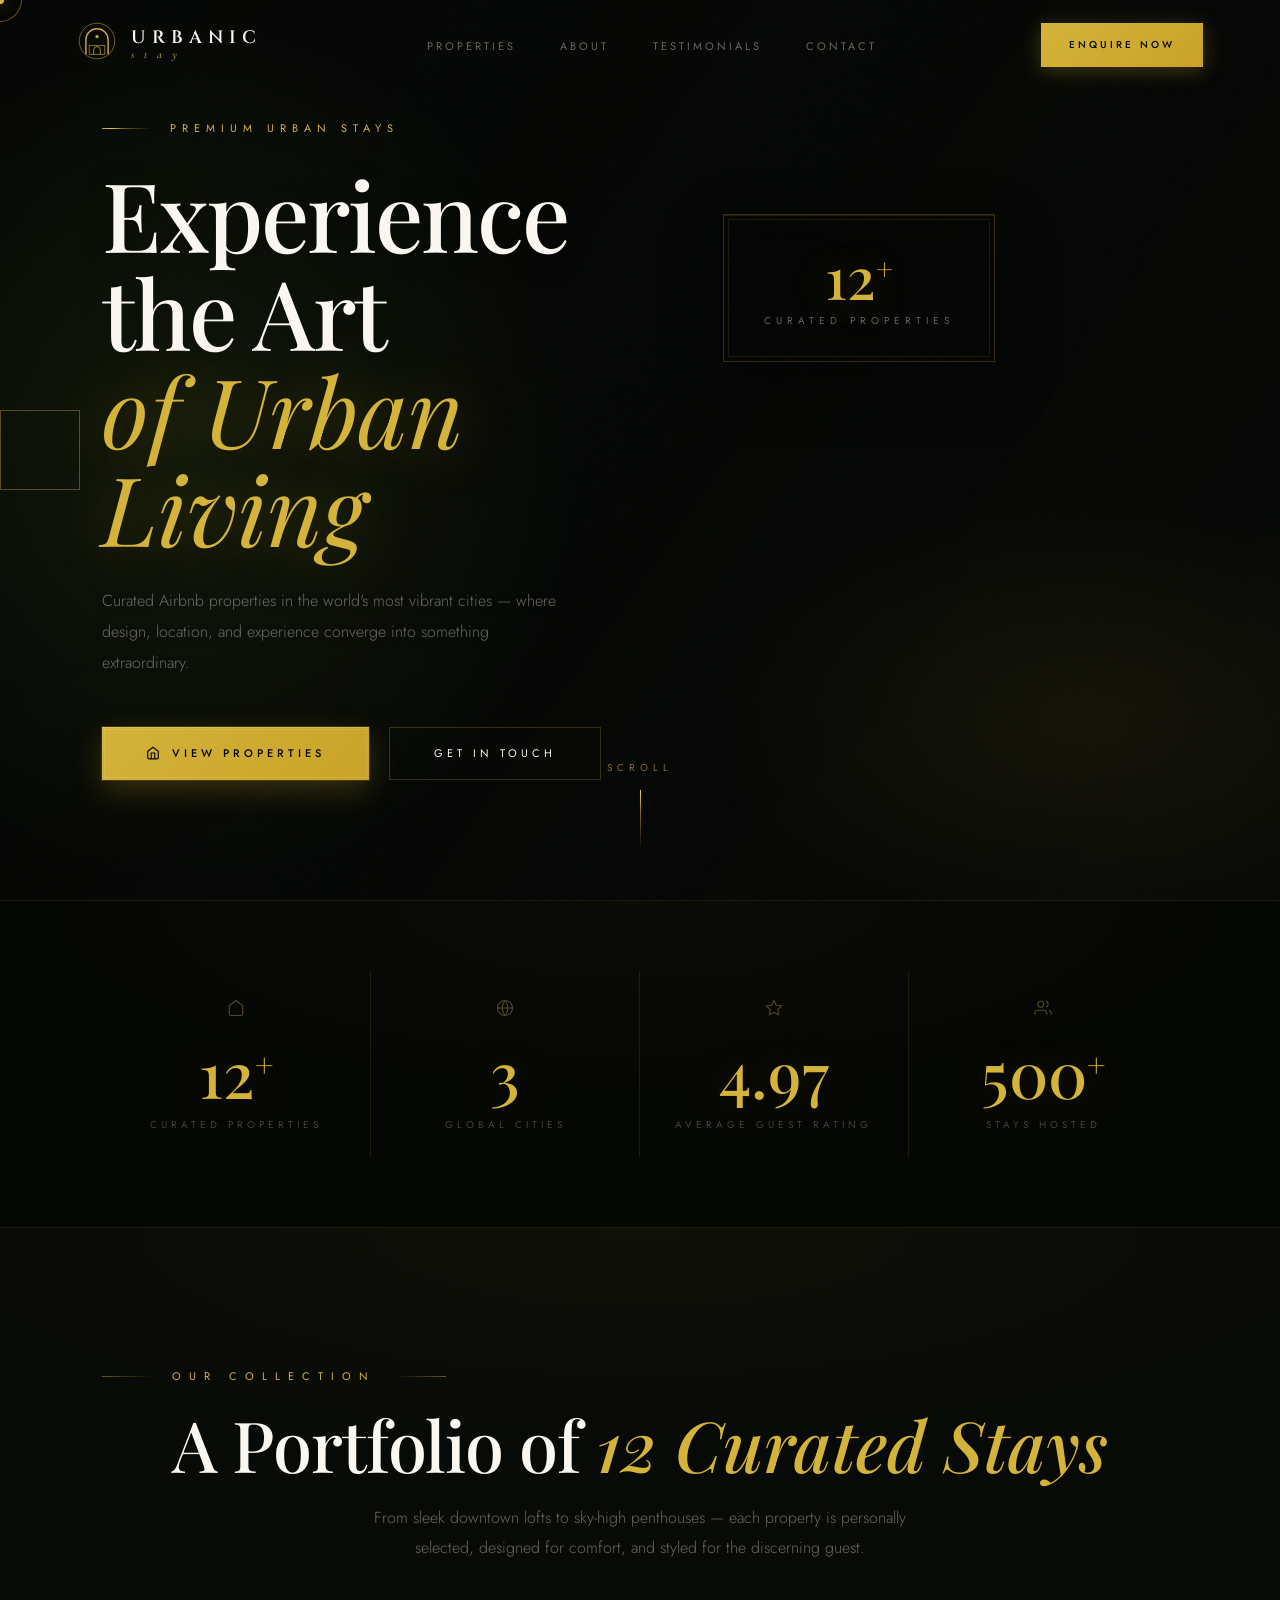
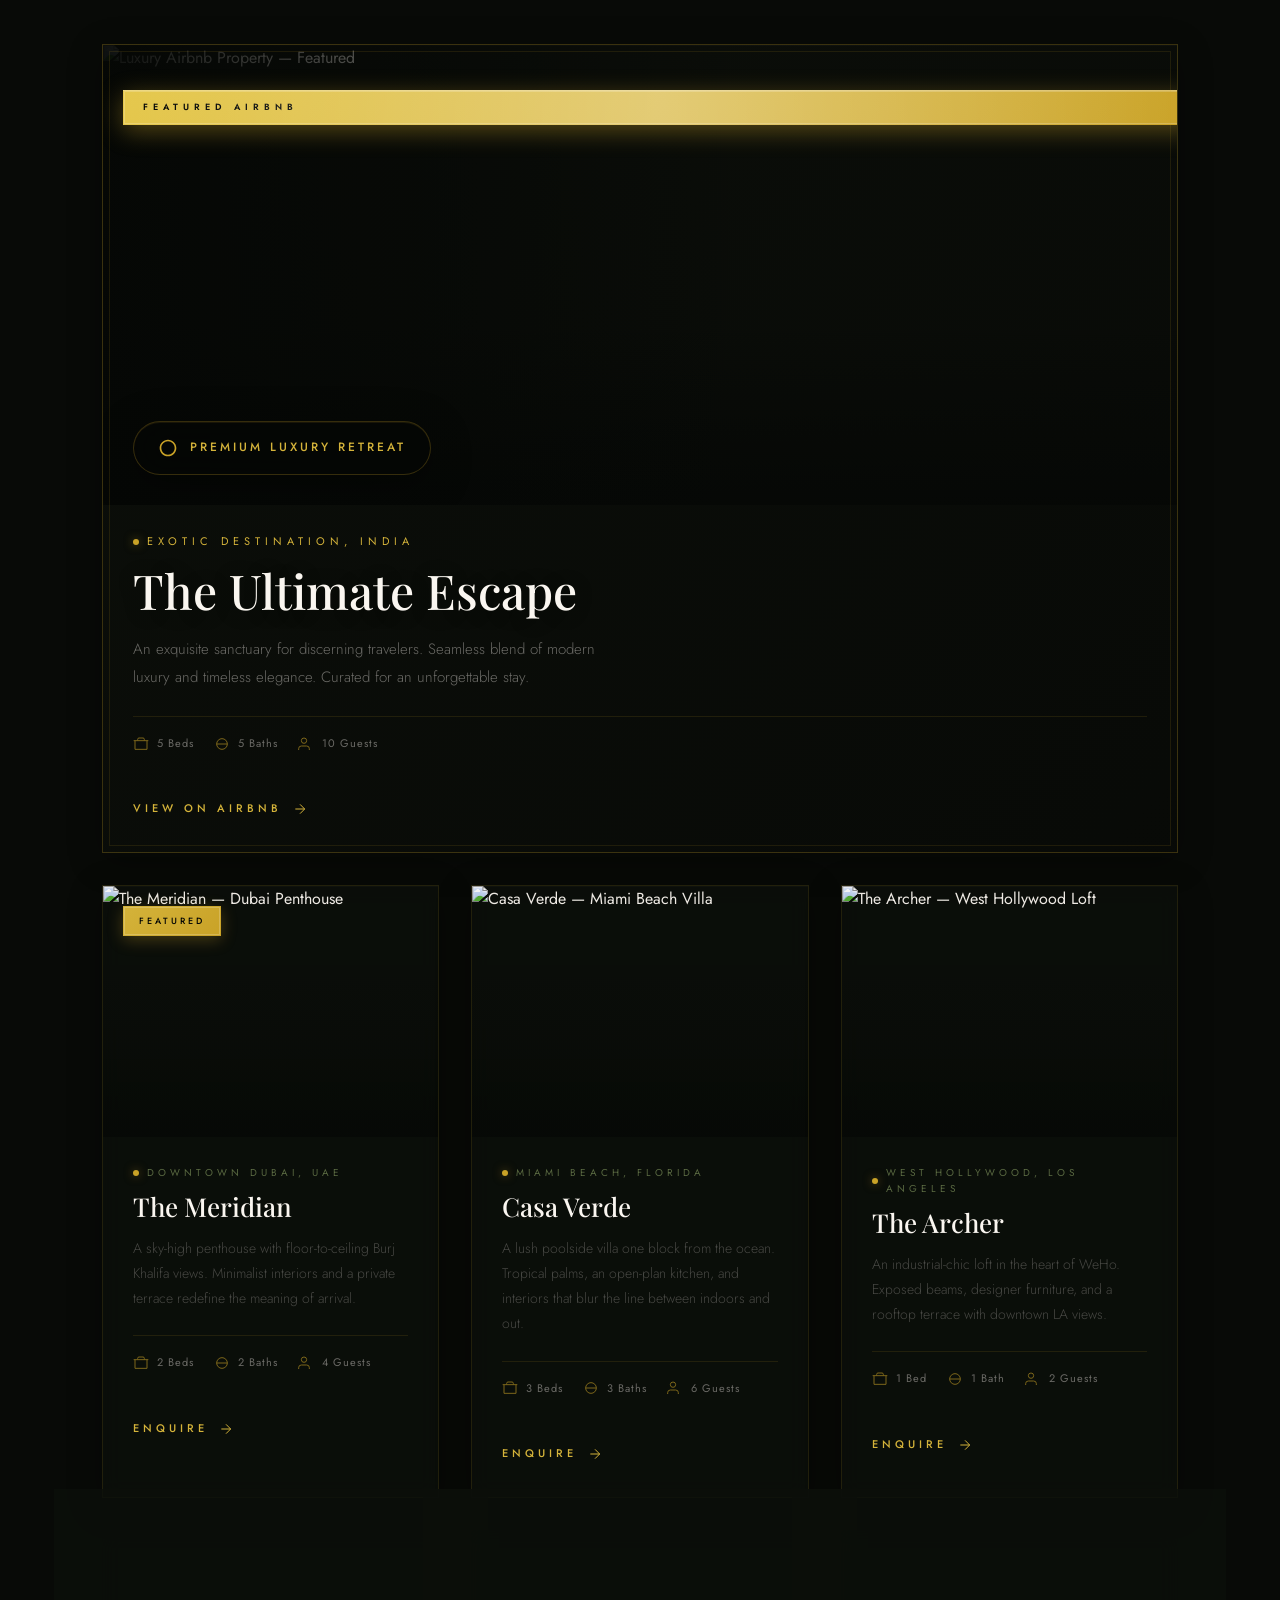
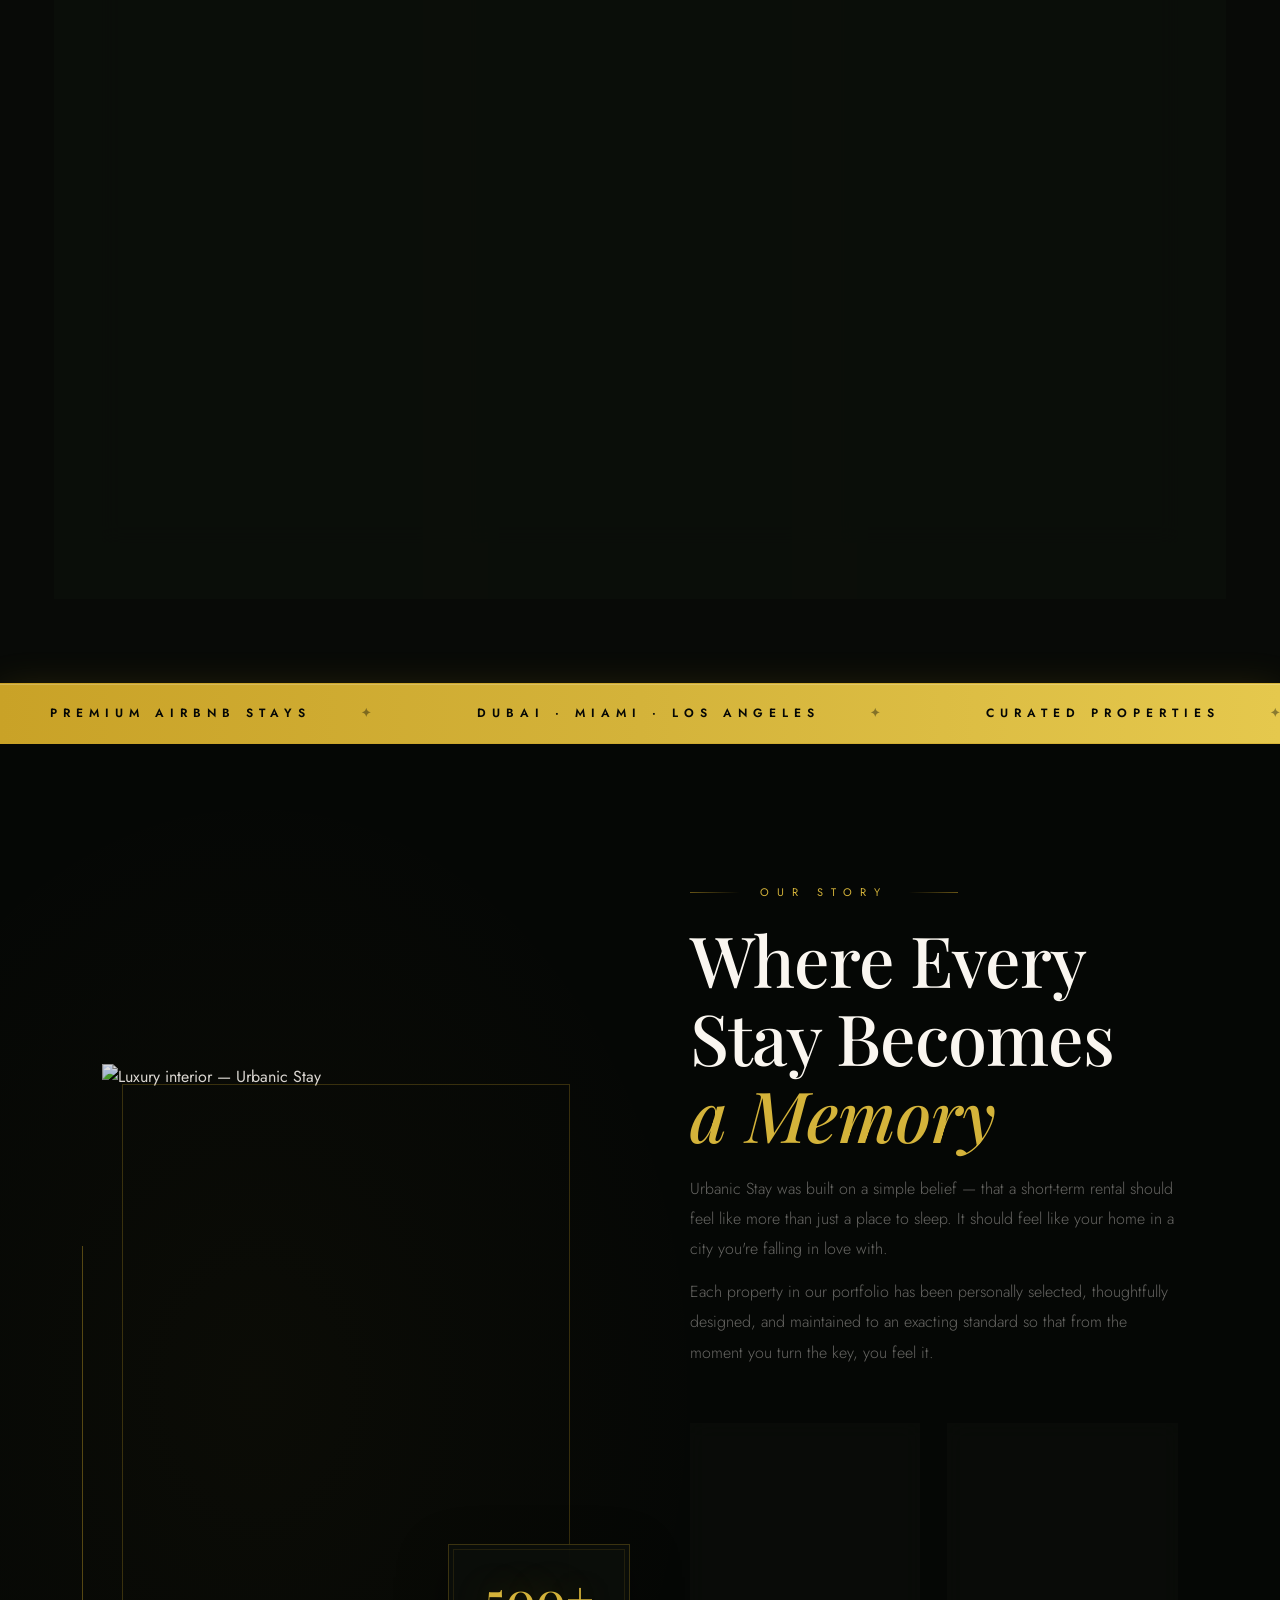
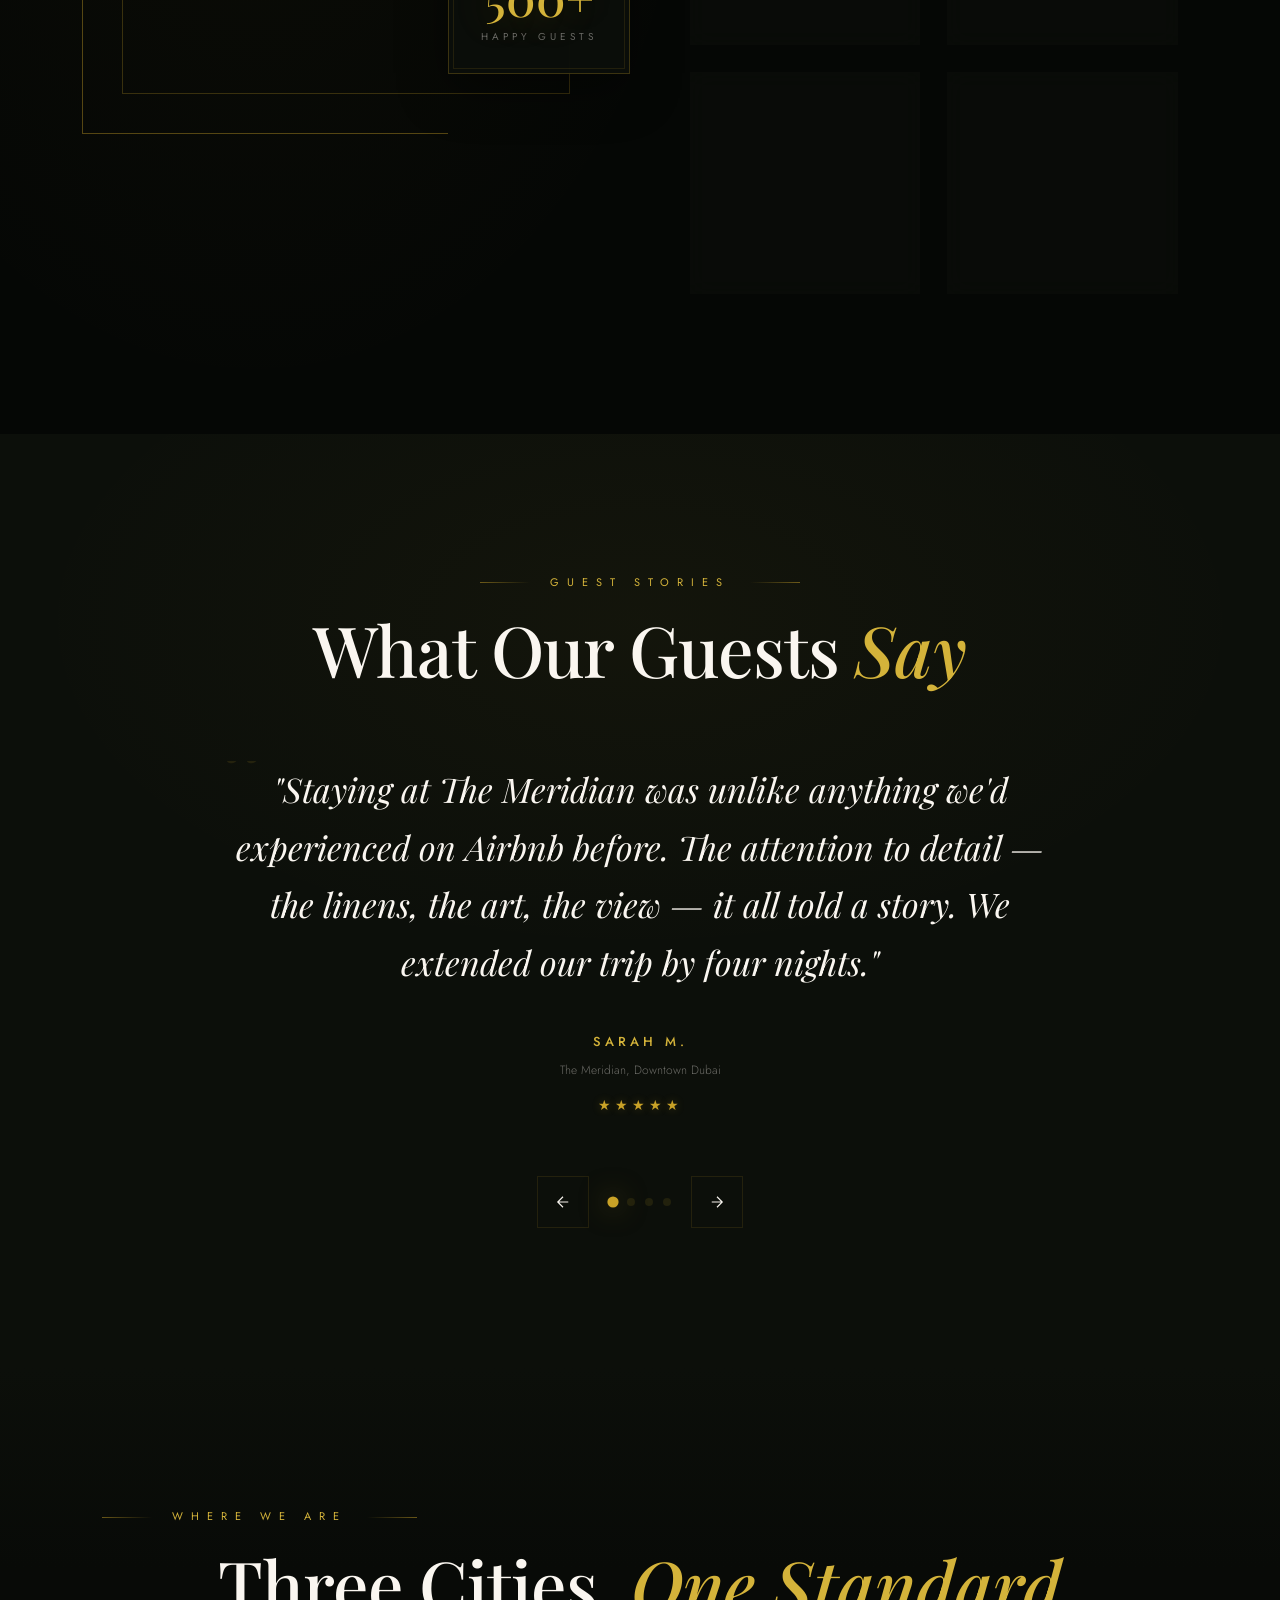
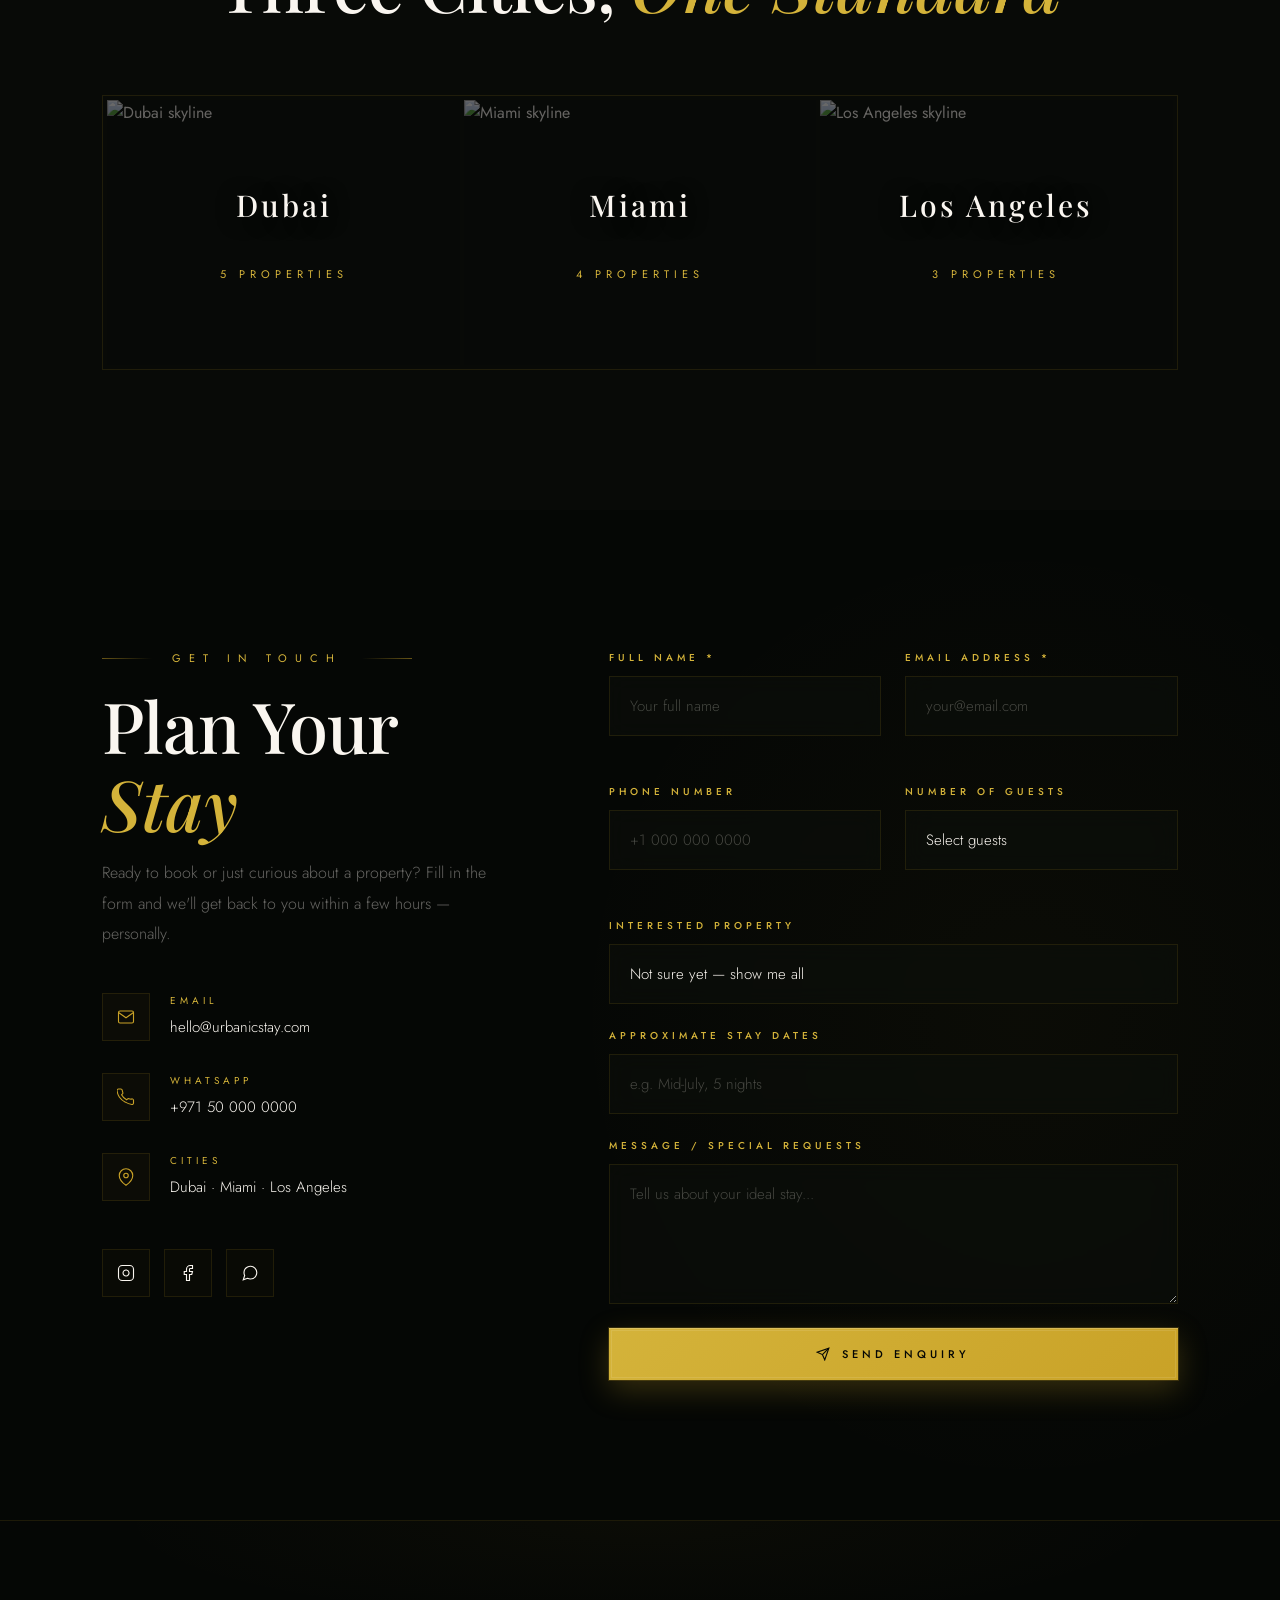
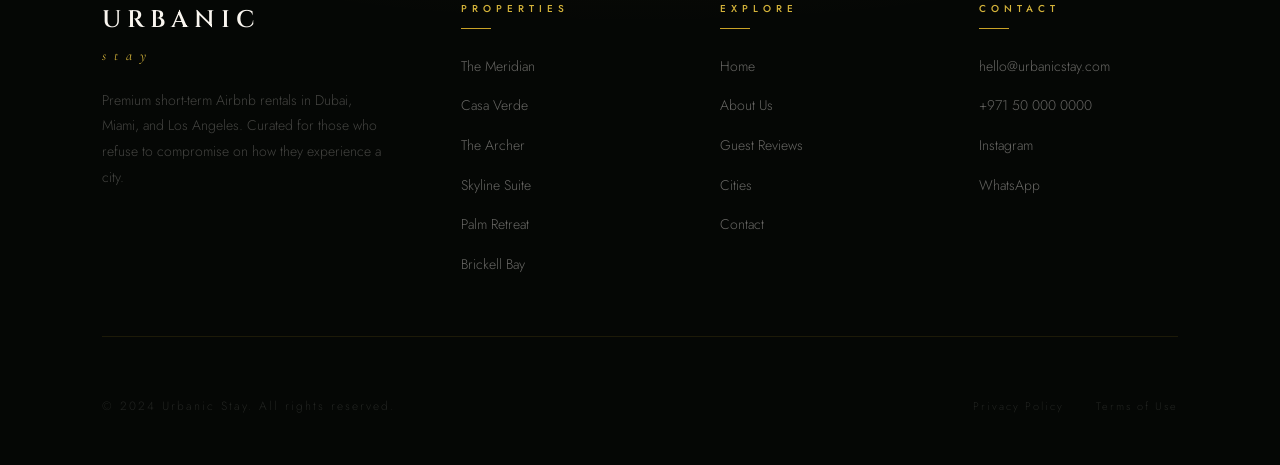
==== public/index.html @ b085d73c "Initial project import Co-Authored-By: Oz <oz-agent@warp.dev>" ====
<!DOCTYPE html>
<html lang="en">
<head>
<meta charset="UTF-8">
<meta name="viewport" content="width=device-width, initial-scale=1.0">
<title>Urbanic Stay — Luxury Urban Retreats</title>
<link rel="preconnect" href="https://fonts.googleapis.com">
<link rel="preconnect" href="https://fonts.gstatic.com" crossorigin>
<link href="https://fonts.googleapis.com/css2?family=Playfair+Display:ital,wght@0,400;0,500;0,600;0,700;1,400;1,500&family=Cormorant+Garamond:ital,wght@0,300;0,400;0,500;0,600;0,700;1,300;1,400;1,500&family=Jost:wght@200;300;400;500&family=Cinzel:wght@400;500;600;700&display=swap" rel="stylesheet">
<style>
/* ═══════════════════════════════════════════════════════
   LUXURY DESIGN SYSTEM — PREMIUM RESET & CUSTOM PROPERTIES
═══════════════════════════════════════════════════════ */
*, *::before, *::after { margin:0; padding:0; box-sizing:border-box; }

:root {
  /* Deep Luxury Darks */
  --dark:        #050705;
  --dark-2:      #080A07;
  --dark-3:      #0C0F0A;
  --dark-4:      #10140D;
  --dark-5:      #151A12;
  
  /* Premium Olive Accents */
  --olive:       #2A3A12;
  --olive-2:     #3A4A22;
  --olive-3:     #4A5A32;
  --olive-4:     #5A6A42;
  
  /* Opulent Gold Spectrum */
  --gold:        #C9A227;
  --gold-light:  #D4B33A;
  --gold-bright: #E5C84D;
  --champagne:   #F0DFA0;
  --gold-pale:   #FFF8E7;
  
  /* Refined Neutrals */
  --cream:       #FAF6F0;
  --cream-2:     #F5EFE6;
  --ivory:       #FFFEF9;
  --pearl:       #E8E4DC;
  --platinum:    #D4D0C8;
  
  /* Atmospheric Tones */
  --sage:        #9AAD6F;
  --moss:        #6B7F4A;
  --muted:       rgba(250,246,240,0.4);
  --muted-2:     rgba(250,246,240,0.25);
  --muted-3:     rgba(250,246,240,0.12);
  
  /* Premium Borders & Shadows */
  --border:      rgba(201,162,39,0.12);
  --border-2:    rgba(201,162,39,0.25);
  --border-3:    rgba(201,162,39,0.4);
  --glow:        rgba(201,162,39,0.3);
  --shadow:      rgba(0,0,0,0.4);
  --shadow-lg:   rgba(0,0,0,0.6);
  
  /* Layout */
  --nav-h:       90px;
  
  /* Premium Easings */
  --ease-luxury: cubic-bezier(0.23, 1, 0.32, 1);
  --ease-bounce: cubic-bezier(0.34, 1.56, 0.64, 1);
  --ease-smooth: cubic-bezier(0.4, 0, 0.2, 1);
}

html { 
  scroll-behavior: smooth; 
  font-size: 16px; 
  -webkit-font-smoothing: antialiased;
  -moz-osx-font-smoothing: grayscale;
}

body {
  font-family: 'Jost', -apple-system, BlinkMacSystemFont, sans-serif;
  background: var(--dark-2);
  color: var(--cream);
  overflow-x: hidden;
  cursor: none;
  line-height: 1.6;
}

/* ═══════════════════════════════════════════════════════
   PREMIUM CUSTOM CURSOR
═══════════════════════════════════════════════════════ */
#cursor {
  position: fixed; 
  width: 8px; 
  height: 8px; 
  border-radius: 50%;
  background: linear-gradient(135deg, var(--gold-bright), var(--gold));
  pointer-events: none; 
  z-index: 99999;
  transform: translate(-50%, -50%); 
  transition: transform 0.08s, width 0.4s var(--ease-bounce), 
              height 0.4s var(--ease-bounce), opacity 0.4s,
              background 0.3s;
  box-shadow: 0 0 20px rgba(201,162,39,0.5), 
              0 0 40px rgba(201,162,39,0.2),
              inset 0 0 4px rgba(255,255,255,0.4);
}
#cursor::after {
  content: '';
  position: absolute;
  inset: -2px;
  border-radius: 50%;
  background: radial-gradient(circle, rgba(201,162,39,0.4) 0%, transparent 70%);
  animation: cursorGlow 2s ease-in-out infinite;
}
@keyframes cursorGlow {
  0%, 100% { transform: scale(1); opacity: 0.6; }
  50% { transform: scale(1.5); opacity: 0.3; }
}

#cursor-ring {
  position: fixed; 
  width: 44px; 
  height: 44px; 
  border-radius: 50%;
  border: 1px solid rgba(201,162,39,0.5); 
  pointer-events: none; 
  z-index: 99998;
  transform: translate(-50%, -50%); 
  transition: transform 0.15s ease-out, 
              width 0.4s var(--ease-bounce), 
              height 0.4s var(--ease-bounce),
              border-color 0.3s,
              background 0.3s;
  background: radial-gradient(circle, rgba(201,162,39,0.03) 0%, transparent 70%);
}
body:hover #cursor { opacity: 1; }

/* ═══════════════════════════════════════════════════════
   LUXURY GRAIN & TEXTURE OVERLAY
═══════════════════════════════════════════════════════ */
body::after {
  content: ''; 
  position: fixed; 
  inset: 0; 
  pointer-events: none; 
  z-index: 9000;
  background-image: url("data:image/svg+xml,%3Csvg xmlns='http://www.w3.org/2000/svg' width='300' height='300'%3E%3Cfilter id='n'%3E%3CfeTurbulence type='fractalNoise' baseFrequency='0.75' numOctaves='4' stitchTiles='stitch'/%3E%3C/filter%3E%3Crect width='300' height='300' filter='url(%23n)' opacity='1'/%3E%3C/svg%3E");
  opacity: 0.022;
  mix-blend-mode: overlay;
}

/* ═══════════════════════════════════════════════════════
   CINEMATIC LUXURY PRELOADER
═══════════════════════════════════════════════════════ */
#preloader {
  position: fixed; 
  inset: 0; 
  z-index: 99000;
  background: var(--dark);
  display: flex; 
  align-items: center; 
  justify-content: center;
  flex-direction: column; 
  gap: 0;
  transition: opacity 1.5s var(--ease-luxury), 
              transform 1.5s var(--ease-luxury),
              filter 1.5s var(--ease-luxury);
  overflow: hidden;
}
#preloader.hide { 
  opacity: 0; 
  transform: scale(1.02); 
  filter: blur(10px);
  pointer-events: none; 
}

/* Animated atmospheric layers */
#preloader::before {
  content: ''; 
  position: absolute; 
  inset: 0; 
  background: 
    radial-gradient(ellipse 80% 50% at 20% 40%, rgba(201,162,39,0.08) 0%, transparent 60%),
    radial-gradient(ellipse 60% 40% at 80% 60%, rgba(154,173,111,0.05) 0%, transparent 60%),
    radial-gradient(ellipse 100% 80% at 50% 100%, rgba(201,162,39,0.04) 0%, transparent 50%);
  animation: preloadAtmosphere 6s ease-in-out infinite;
}
#preloader::after {
  content: ''; 
  position: absolute; 
  inset: 0;
  background: linear-gradient(180deg, transparent 0%, rgba(0,0,0,0.3) 100%);
  pointer-events: none;
}

@keyframes preloadAtmosphere {
  0%, 100% { opacity: 0.4; transform: scale(1); }
  50% { opacity: 0.9; transform: scale(1.1); }
}

/* Floating particles */
.pre-particles {
  position: absolute;
  inset: 0;
  overflow: hidden;
  z-index: 0;
}
.pre-particle {
  position: absolute;
  width: 3px;
  height: 3px;
  background: var(--gold);
  border-radius: 50%;
  opacity: 0;
  animation: floatParticle 8s ease-in-out infinite;
}
.pre-particle:nth-child(1) { left: 10%; animation-delay: 0s; animation-duration: 10s; }
.pre-particle:nth-child(2) { left: 20%; animation-delay: 1s; animation-duration: 12s; }
.pre-particle:nth-child(3) { left: 35%; animation-delay: 2s; animation-duration: 9s; }
.pre-particle:nth-child(4) { left: 50%; animation-delay: 0.5s; animation-duration: 11s; }
.pre-particle:nth-child(5) { left: 65%; animation-delay: 1.5s; animation-duration: 10s; }
.pre-particle:nth-child(6) { left: 80%; animation-delay: 2.5s; animation-duration: 8s; }
.pre-particle:nth-child(7) { left: 90%; animation-delay: 0.8s; animation-duration: 13s; }
@keyframes floatParticle {
  0% { bottom: -10%; opacity: 0; transform: translateX(0) scale(0.5); }
  10% { opacity: 0.6; }
  90% { opacity: 0.6; }
  100% { bottom: 110%; opacity: 0; transform: translateX(30px) scale(1); }
}

/* Elegant lines */
.pre-lines {
  position: absolute;
  inset: 0;
  z-index: 0;
  overflow: hidden;
}
.pre-line {
  position: absolute;
  width: 1px;
  height: 100%;
  background: linear-gradient(180deg, transparent 0%, rgba(201,162,39,0.15) 50%, transparent 100%);
  animation: preLineGlow 4s ease-in-out infinite;
}
.pre-line:nth-child(1) { left: 15%; animation-delay: 0s; }
.pre-line:nth-child(2) { left: 35%; animation-delay: 1s; }
.pre-line:nth-child(3) { left: 65%; animation-delay: 2s; }
.pre-line:nth-child(4) { left: 85%; animation-delay: 0.5s; }
@keyframes preLineGlow {
  0%, 100% { opacity: 0.2; transform: scaleY(0.8); }
  50% { opacity: 0.6; transform: scaleY(1); }
}

/* Emblem container with glow */
.pre-emblem {
  opacity: 0; 
  transform: scale(0.85) rotateY(15deg);
  animation: preEmblem 1.6s var(--ease-bounce) 0.3s forwards;
  position: relative;
  z-index: 2;
  filter: drop-shadow(0 0 40px rgba(201,162,39,0.3));
}
.pre-emblem::before {
  content: '';
  position: absolute;
  inset: -40px;
  background: radial-gradient(circle, rgba(201,162,39,0.15) 0%, transparent 70%);
  animation: emblemGlow 3s ease-in-out infinite;
  z-index: -1;
}
@keyframes emblemGlow {
  0%, 100% { transform: scale(1); opacity: 0.5; }
  50% { transform: scale(1.2); opacity: 0.8; }
}
@keyframes preEmblem {
  to { opacity: 1; transform: scale(1) rotateY(0deg); }
}

.pre-emblem svg .arch-path {
  stroke-dasharray: 600; 
  stroke-dashoffset: 600;
  animation: drawArch 2s var(--ease-luxury) 0.6s forwards;
}
@keyframes drawArch { to { stroke-dashoffset: 0; } }

.pre-emblem svg .arch-inner {
  stroke-dasharray: 480; 
  stroke-dashoffset: 480;
  animation: drawArch 1.8s var(--ease-luxury) 1s forwards;
}
.pre-emblem svg .ring-circle {
  stroke-dasharray: 450; 
  stroke-dashoffset: 450;
  animation: drawArch 2.2s var(--ease-luxury) 0.3s forwards;
}

/* Premium wordmark */
.pre-wordmark {
  margin-top: 50px; 
  text-align: center;
  overflow: hidden;
  position: relative;
  z-index: 2;
}
.pre-title {
  font-family: 'Cinzel', 'Cormorant Garamond', serif;
  font-size: clamp(42px, 7vw, 68px); 
  font-weight: 600;
  color: var(--cream); 
  letter-spacing: 18px;
  text-transform: uppercase;
  clip-path: inset(0 100% 0 0);
  animation: revealTitle 1.4s var(--ease-bounce) 1.2s forwards;
  text-shadow: 0 0 60px rgba(201,162,39,0.3);
}
@keyframes revealTitle { to { clip-path: inset(0 0% 0 0); } }

.pre-sub {
  font-family: 'Cormorant Garamond', serif;
  font-size: clamp(14px, 2.5vw, 22px); 
  font-weight: 300; 
  font-style: italic;
  color: var(--gold-light); 
  letter-spacing: 12px; 
  margin-top: 10px;
  opacity: 0; 
  animation: fadeInUp 1s var(--ease-bounce) 2.2s forwards;
}
@keyframes fadeInUp {
  from { opacity: 0; transform: translateY(20px); }
  to { opacity: 1; transform: translateY(0); }
}

/* Elegant progress indicator */
.pre-bar-wrap {
  width: 180px; 
  height: 1px; 
  background: rgba(201,162,39,0.15);
  margin-top: 56px; 
  overflow: hidden;
  border-radius: 2px;
  position: relative;
  z-index: 2;
}
.pre-bar-wrap::before,
.pre-bar-wrap::after {
  content: '';
  position: absolute;
  top: 50%;
  width: 4px;
  height: 4px;
  background: var(--gold);
  border-radius: 50%;
  transform: translateY(-50%);
  opacity: 0.6;
}
.pre-bar-wrap::before { left: -8px; }
.pre-bar-wrap::after { right: -8px; }

.pre-bar {
  height: 100%; 
  width: 0; 
  background: linear-gradient(90deg, transparent, var(--gold-bright), var(--gold), transparent);
  animation: loadBar 3.5s var(--ease-luxury) 0.4s forwards;
  box-shadow: 0 0 30px rgba(201,162,39,0.6), 0 0 60px rgba(201,162,39,0.3);
  position: relative;
}
.pre-bar::after {
  content: '';
  position: absolute;
  right: 0;
  top: -3px;
  width: 8px;
  height: 8px;
  background: var(--gold-bright);
  border-radius: 50%;
  box-shadow: 0 0 20px var(--gold);
}
@keyframes loadBar { to { width: 100%; } }

/* Ornamental elements */
.pre-ornament {
  display: flex;
  align-items: center;
  gap: 16px;
  margin-top: 40px;
  opacity: 0;
  animation: fadeIn 0.8s ease 2.6s forwards;
  z-index: 2;
  position: relative;
}
.pre-ornament-line {
  width: 30px;
  height: 1px;
  background: linear-gradient(90deg, var(--gold), transparent);
}
.pre-ornament-line:last-child {
  background: linear-gradient(270deg, var(--gold), transparent);
}
.pre-ornament-diamond {
  width: 6px;
  height: 6px;
  background: var(--gold);
  transform: rotate(45deg);
  box-shadow: 0 0 15px rgba(201,162,39,0.5);
}

/* ═══════════════════════════════════════════════════════
   LUXURY ANIMATIONS & UTILITIES
═══════════════════════════════════════════════════════ */
@keyframes fadeIn { to { opacity: 1; } }
@keyframes fadeUp { 
  from { opacity: 0; transform: translateY(50px); } 
  to { opacity: 1; transform: translateY(0); } 
}
@keyframes shimmer {
  0% { background-position: -200% center; }
  100% { background-position: 200% center; }
}
@keyframes float {
  0%, 100% { transform: translateY(0); }
  50% { transform: translateY(-10px); }
}
@keyframes pulse {
  0%, 100% { opacity: 0.6; }
  50% { opacity: 1; }
}

.reveal { 
  opacity: 0; 
  transform: translateY(50px); 
  transition: opacity 1s var(--ease-luxury), 
              transform 1s var(--ease-luxury); 
}
.reveal.visible { opacity: 1; transform: translateY(0); }

.reveal-left { 
  opacity: 0; 
  transform: translateX(-60px); 
  transition: opacity 1s var(--ease-luxury), 
              transform 1s var(--ease-luxury); 
}
.reveal-left.visible { opacity: 1; transform: translateX(0); }

.reveal-right { 
  opacity: 0; 
  transform: translateX(60px); 
  transition: opacity 1s var(--ease-luxury), 
              transform 1s var(--ease-luxury); 
}
.reveal-right.visible { opacity: 1; transform: translateX(0); }

.reveal-scale {
  opacity: 0;
  transform: scale(0.9);
  transition: opacity 1s var(--ease-luxury),
              transform 1s var(--ease-luxury);
}
.reveal-scale.visible { opacity: 1; transform: scale(1); }

.stagger-1 { transition-delay: 0.1s; }
.stagger-2 { transition-delay: 0.2s; }
.stagger-3 { transition-delay: 0.3s; }
.stagger-4 { transition-delay: 0.4s; }
.stagger-5 { transition-delay: 0.5s; }
.stagger-6 { transition-delay: 0.6s; }

/* Premium Section Typography */
.section-eyebrow {
  font-family: 'Jost', sans-serif; 
  font-size: 11px; 
  font-weight: 400;
  letter-spacing: 8px; 
  color: var(--gold-light); 
  text-transform: uppercase;
  display: flex; 
  align-items: center; 
  gap: 20px;
}
.section-eyebrow::before, 
.section-eyebrow::after {
  content: ''; 
  flex: 1; 
  max-width: 50px; 
  height: 1px; 
  background: linear-gradient(90deg, var(--gold), transparent);
  opacity: 0.5;
}
.section-eyebrow::after { 
  background: linear-gradient(270deg, var(--gold), transparent); 
}

.section-title {
  font-family: 'Playfair Display', 'Cormorant Garamond', serif;
  font-size: clamp(40px, 5.5vw, 72px); 
  font-weight: 500; 
  line-height: 1.1;
  color: var(--cream); 
  margin-top: 20px;
  letter-spacing: -1px;
}
.section-title em { 
  font-style: italic; 
  color: var(--gold-light); 
  letter-spacing: 0; 
}

.section-sub {
  font-size: 16px; 
  font-weight: 300; 
  line-height: 1.9;
  color: var(--muted); 
  margin-top: 20px; 
  max-width: 540px;
}

/* Luxury Dividers */
.gold-rule { 
  width: 80px; 
  height: 1px; 
  background: linear-gradient(90deg, transparent, var(--gold), transparent);
  opacity: 0.6; 
  margin: 0 auto; 
  position: relative;
}
.gold-rule::before {
  content: '';
  position: absolute;
  left: 50%;
  top: 50%;
  transform: translate(-50%, -50%);
  width: 6px;
  height: 6px;
  background: var(--gold);
  border-radius: 50%;
}

/* Premium Ornamental Divider */
.ornament-divider {
  display: flex;
  align-items: center;
  justify-content: center;
  gap: 16px;
  margin: 40px 0;
}
.ornament-divider-line {
  width: 60px;
  height: 1px;
  background: linear-gradient(90deg, transparent, var(--border-2));
}
.ornament-divider-line:last-child {
  background: linear-gradient(270deg, transparent, var(--border-2));
}
.ornament-divider-diamond {
  width: 8px;
  height: 8px;
  background: var(--gold);
  transform: rotate(45deg);
  box-shadow: 0 0 20px rgba(201,162,39,0.4);
}

/* ═══════════════════════════════════════════════════════
   LUXURY BUTTON STYLES
═══════════════════════════════════════════════════════ */
.btn-primary {
  display: inline-flex; 
  align-items: center; 
  gap: 12px;
  font-family: 'Jost', sans-serif; 
  font-size: 11px; 
  font-weight: 500; 
  letter-spacing: 4px;
  text-transform: uppercase; 
  text-decoration: none;
  padding: 18px 44px; 
  background: linear-gradient(135deg, var(--gold-light), var(--gold));
  color: var(--dark);
  border: none; 
  cursor: none; 
  position: relative;
  overflow: hidden;
  box-shadow: 0 10px 30px rgba(201,162,39,0.25),
              0 0 0 1px rgba(201,162,39,0.2),
              inset 0 1px 0 rgba(255,255,255,0.2);
  transition: all 0.5s var(--ease-luxury);
}
.btn-primary::before {
  content: ''; 
  position: absolute; 
  inset: 0;
  background: linear-gradient(90deg, transparent, rgba(255,255,255,0.4), transparent);
  transform: translateX(-100%);
  transition: transform 0.8s var(--ease-luxury);
}
.btn-primary::after {
  content: '';
  position: absolute;
  inset: 2px;
  border: 1px solid rgba(255,255,255,0.1);
  pointer-events: none;
}
.btn-primary:hover { 
  letter-spacing: 5px; 
  transform: translateY(-3px);
  box-shadow: 0 16px 40px rgba(201,162,39,0.35),
              0 0 0 1px rgba(201,162,39,0.3),
              inset 0 1px 0 rgba(255,255,255,0.3);
}
.btn-primary:hover::before { transform: translateX(100%); }

.btn-ghost {
  display: inline-flex; 
  align-items: center; 
  gap: 12px;
  font-family: 'Jost', sans-serif; 
  font-size: 11px; 
  font-weight: 400; 
  letter-spacing: 4px;
  text-transform: uppercase; 
  text-decoration: none;
  padding: 17px 44px; 
  background: transparent; 
  color: var(--cream);
  border: 1px solid var(--border-2); 
  cursor: none;
  position: relative;
  overflow: hidden;
  transition: all 0.5s var(--ease-luxury);
}
.btn-ghost::before {
  content: '';
  position: absolute;
  inset: 0;
  background: linear-gradient(135deg, rgba(201,162,39,0.1), transparent);
  opacity: 0;
  transition: opacity 0.5s;
}
.btn-ghost:hover { 
  border-color: var(--gold); 
  color: var(--gold-light); 
  letter-spacing: 5px;
  transform: translateY(-3px);
  box-shadow: 0 10px 30px rgba(201,162,39,0.15);
}
.btn-ghost:hover::before { opacity: 1; }

/* ═══════════════════════════════════════════════════════
   PREMIUM GLASSMORPHISM NAVIGATION
═══════════════════════════════════════════════════════ */
.nav {
  position: fixed; 
  top: 0; 
  left: 0; 
  right: 0; 
  z-index: 8000;
  height: var(--nav-h); 
  padding: 0 6%;
  display: flex; 
  align-items: center; 
  justify-content: space-between;
  transition: all 0.6s var(--ease-luxury);
  border-bottom: 1px solid transparent;
}
.nav.scrolled {
  background: rgba(5,7,5,0.85);
  backdrop-filter: blur(24px) saturate(180%);
  -webkit-backdrop-filter: blur(24px) saturate(180%);
  border-color: var(--border);
  box-shadow: 0 8px 40px rgba(0,0,0,0.4), 
              inset 0 1px 0 rgba(201,162,39,0.08),
              inset 0 -1px 0 rgba(0,0,0,0.2);
}

.nav-logo {
  display: flex; 
  align-items: center; 
  gap: 14px; 
  text-decoration: none;
  transition: transform 0.4s var(--ease-luxury);
}
.nav-logo:hover {
  transform: translateY(-2px);
}
.nav-logo-mark svg { 
  width: 40px; 
  height: 40px;
  filter: drop-shadow(0 0 10px rgba(201,162,39,0.2));
}
.nav-logo-text { 
  display: flex; 
  flex-direction: column; 
  gap: 2px; 
}
.nav-logo-urbanic {
  font-family: 'Cinzel', 'Cormorant Garamond', serif; 
  font-size: 18px; 
  font-weight: 600;
  color: var(--cream); 
  letter-spacing: 6px; 
  line-height: 1;
  text-transform: uppercase;
}
.nav-logo-stay {
  font-family: 'Cormorant Garamond', serif; 
  font-size: 11px; 
  font-weight: 400; 
  font-style: italic;
  color: var(--gold-light); 
  letter-spacing: 10px; 
  line-height: 1;
}

.nav-links {
  display: flex; 
  align-items: center; 
  gap: 44px; 
  list-style: none;
}
.nav-links a {
  font-size: 11px; 
  font-weight: 400; 
  letter-spacing: 3px; 
  text-transform: uppercase;
  color: var(--muted); 
  text-decoration: none;
  transition: all 0.4s var(--ease-luxury); 
  position: relative;
  padding: 8px 0;
}
.nav-links a::after {
  content: ''; 
  position: absolute; 
  bottom: 0; 
  left: 50%; 
  width: 0; 
  height: 1px;
  background: linear-gradient(90deg, transparent, var(--gold), transparent); 
  transition: all 0.4s var(--ease-luxury);
  transform: translateX(-50%);
}
.nav-links a:hover { 
  color: var(--gold-light); 
}
.nav-links a:hover::after { 
  width: 100%; 
}

.nav-cta {
  font-size: 10px; 
  font-weight: 500; 
  letter-spacing: 3px; 
  text-transform: uppercase;
  color: var(--dark); 
  background: linear-gradient(135deg, var(--gold-light), var(--gold));
  text-decoration: none;
  padding: 14px 28px; 
  position: relative;
  overflow: hidden;
  box-shadow: 0 4px 20px rgba(201,162,39,0.3);
  transition: all 0.4s var(--ease-luxury);
}
.nav-cta::before {
  content: '';
  position: absolute;
  inset: 0;
  background: linear-gradient(90deg, transparent, rgba(255,255,255,0.3), transparent);
  transform: translateX(-100%);
  transition: transform 0.6s;
}
.nav-cta:hover { 
  transform: translateY(-2px);
  box-shadow: 0 8px 30px rgba(201,162,39,0.4);
}
.nav-cta:hover::before {
  transform: translateX(100%);
}

.hamburger {
  display: none; 
  flex-direction: column; 
  gap: 6px; 
  background: none; 
  border: none; 
  cursor: none; 
  padding: 6px;
}
.hamburger span {
  display: block; 
  width: 26px; 
  height: 1px; 
  background: var(--cream);
  transition: all 0.4s var(--ease-luxury);
  transform-origin: center;
}
.hamburger.open span:nth-child(1) { transform: translateY(7px) rotate(45deg); }
.hamburger.open span:nth-child(2) { opacity: 0; transform: scaleX(0); }
.hamburger.open span:nth-child(3) { transform: translateY(-7px) rotate(-45deg); }

.mobile-menu {
  display: none; 
  position: fixed; 
  inset: 0; 
  top: var(--nav-h); 
  z-index: 7900;
  background: rgba(5,7,5,0.98); 
  backdrop-filter: blur(30px);
  flex-direction: column; 
  align-items: center; 
  justify-content: center; 
  gap: 40px;
}
.mobile-menu.open { display: flex; }
.mobile-menu a {
  font-family: 'Playfair Display', serif; 
  font-size: 32px; 
  font-weight: 400;
  color: var(--cream); 
  text-decoration: none; 
  letter-spacing: 4px;
  transition: all 0.4s var(--ease-luxury);
}
.mobile-menu a:hover { 
  color: var(--gold-light); 
  transform: translateX(10px);
}

/* ═══════════════════════════════════════════════════════
   CINEMATIC HERO SECTION
═══════════════════════════════════════════════════════ */
.hero {
  position: relative; 
  height: 100vh; 
  min-height: 750px;
  display: flex; 
  align-items: center; 
  justify-content: flex-start;
  overflow: hidden;
}

/* Cinematic background with enhanced zoom */
.hero-bg {
  position: absolute; 
  inset: 0; 
  z-index: 0;
  background-image: url('https://images.unsplash.com/photo-1545324418-cc1a3fa10c00?auto=format&fit=crop&w=1920&q=80');
  background-size: cover; 
  background-position: center;
  transform: scale(1.1);
  animation: heroBgZoom 15s var(--ease-luxury) 3.5s forwards;
  filter: brightness(0.9) saturate(1.1);
}
@keyframes heroBgZoom { to { transform: scale(1); } }

/* Multi-layer cinematic overlays */
.hero-overlay {
  position: absolute; 
  inset: 0; 
  z-index: 1;
  background: 
    linear-gradient(125deg, rgba(5,7,5,0.95) 0%, rgba(5,7,5,0.7) 40%, rgba(5,7,5,0.3) 100%);
}

/* Atmospheric tint with animated glow */
.hero-tint {
  position: absolute; 
  inset: 0; 
  z-index: 2;
  background: 
    radial-gradient(ellipse 50% 80% at 15% 50%, rgba(42,58,18,0.35) 0%, transparent 60%),
    radial-gradient(ellipse 60% 50% at 85% 80%, rgba(201,162,39,0.08) 0%, transparent 50%);
  animation: heroTintPulse 8s ease-in-out infinite;
}
@keyframes heroTintPulse {
  0%, 100% { opacity: 0.8; }
  50% { opacity: 1; }
}

/* Floating particles in hero */
.hero-particles {
  position: absolute;
  inset: 0;
  z-index: 2;
  overflow: hidden;
  pointer-events: none;
}
.hero-particle {
  position: absolute;
  width: 2px;
  height: 2px;
  background: var(--gold);
  border-radius: 50%;
  opacity: 0;
  animation: heroFloat 12s ease-in-out infinite;
}
.hero-particle:nth-child(1) { left: 15%; animation-delay: 0s; }
.hero-particle:nth-child(2) { left: 30%; animation-delay: 2s; }
.hero-particle:nth-child(3) { left: 50%; animation-delay: 4s; }
.hero-particle:nth-child(4) { left: 70%; animation-delay: 1s; }
.hero-particle:nth-child(5) { left: 85%; animation-delay: 3s; }
@keyframes heroFloat {
  0% { bottom: -5%; opacity: 0; }
  10% { opacity: 0.4; }
  90% { opacity: 0.4; }
  100% { bottom: 105%; opacity: 0; }
}

/* Hero content with enhanced animation */
.hero-content {
  position: relative; 
  z-index: 4; 
  padding: 0 8%; 
  max-width: 800px;
  animation: fadeUp 1.2s var(--ease-luxury) 3.6s both;
}

/* Premium eyebrow with animated line */
.hero-eyebrow {
  display: flex; 
  align-items: center; 
  gap: 18px; 
  margin-bottom: 28px;
}
.hero-eyebrow-line { 
  width: 50px; 
  height: 1px; 
  background: linear-gradient(90deg, var(--gold), transparent);
  position: relative;
  overflow: hidden;
}
.hero-eyebrow-line::after {
  content: '';
  position: absolute;
  width: 20px;
  height: 100%;
  background: linear-gradient(90deg, transparent, var(--gold-bright), transparent);
  animation: lineShimmer 3s ease-in-out infinite;
}
@keyframes lineShimmer {
  0% { transform: translateX(-100%); }
  100% { transform: translateX(300%); }
}
.hero-eyebrow-text {
  font-size: 11px; 
  font-weight: 400; 
  letter-spacing: 6px; 
  text-transform: uppercase; 
  color: var(--gold-light);
}

/* Dramatic hero title */
.hero-title {
  font-family: 'Playfair Display', 'Cormorant Garamond', serif;
  font-size: clamp(48px, 7.5vw, 96px); 
  font-weight: 500; 
  line-height: 1.02; 
  color: var(--cream);
  letter-spacing: -2px;
  text-shadow: 0 4px 30px rgba(0,0,0,0.3);
}
.hero-title em { 
  font-style: italic; 
  font-weight: 400; 
  color: var(--gold-light); 
  display: block; 
  letter-spacing: 0;
  text-shadow: 0 0 60px rgba(201,162,39,0.3);
}

.hero-desc {
  font-size: 16px; 
  font-weight: 300; 
  line-height: 1.95; 
  color: var(--muted);
  margin-top: 28px; 
  max-width: 460px;
  text-shadow: 0 2px 10px rgba(0,0,0,0.3);
}

.hero-btns {
  display: flex; 
  gap: 20px; 
  margin-top: 48px; 
  flex-wrap: wrap;
}

/* Elegant scroll indicator */
.hero-scroll {
  position: absolute; 
  bottom: 50px; 
  left: 50%; 
  transform: translateX(-50%);
  z-index: 4; 
  display: flex; 
  flex-direction: column; 
  align-items: center; 
  gap: 14px;
  animation: fadeIn 1s ease 4.5s both;
}
.hero-scroll span {
  font-size: 10px; 
  letter-spacing: 5px; 
  text-transform: uppercase; 
  color: var(--gold-light); 
  opacity: 0.6;
}
.scroll-line {
  width: 1px; 
  height: 60px; 
  background: linear-gradient(to bottom, var(--gold), transparent);
  position: relative;
  overflow: hidden;
}
.scroll-line::after {
  content: '';
  position: absolute;
  top: 0;
  left: 0;
  width: 100%;
  height: 20px;
  background: linear-gradient(to bottom, var(--gold-bright), transparent);
  animation: scrollPulse 2.5s var(--ease-luxury) infinite;
}
@keyframes scrollPulse {
  0% { transform: translateY(-100%); opacity: 0; }
  50% { opacity: 1; }
  100% { transform: translateY(300%); opacity: 0; }
}

/* Premium glassmorphism badge */
.hero-badge {
  position: absolute; 
  right: 6%; 
  bottom: 18%; 
  z-index: 4;
  border: 1px solid var(--border-2); 
  padding: 32px 40px; 
  text-align: center;
  background: rgba(5,7,5,0.7); 
  backdrop-filter: blur(20px) saturate(150%);
  -webkit-backdrop-filter: blur(20px) saturate(150%);
  animation: fadeIn 1s var(--ease-luxury) 4.5s both;
  box-shadow: 0 20px 60px rgba(0,0,0,0.4), 
              inset 0 1px 0 rgba(201,162,39,0.15),
              inset 0 -1px 0 rgba(0,0,0,0.2);
  position: relative;
}
.hero-badge::before {
  content: '';
  position: absolute;
  inset: 4px;
  border: 1px solid var(--border);
  pointer-events: none;
}
.hero-badge-num {
  font-family: 'Playfair Display', serif; 
  font-size: 58px; 
  font-weight: 500; 
  color: var(--gold-light); 
  line-height: 1;
  text-shadow: 0 0 40px rgba(201,162,39,0.3);
}
.hero-badge-label { 
  font-size: 10px; 
  letter-spacing: 5px; 
  text-transform: uppercase; 
  color: var(--muted); 
  margin-top: 8px; 
}

/* Decorative corner elements */
.hero-corner {
  position: absolute;
  width: 80px;
  height: 80px;
  border: 1px solid var(--border);
  z-index: 3;
  opacity: 0;
  animation: fadeIn 1s ease 4.8s forwards;
}
.hero-corner--tl { top: 8%; left: 4%; border-right: none; border-bottom: none; }
.hero-corner--br { bottom: 8%; right: 4%; border-left: none; border-top: none; }

/* ═══════════════════════════════════════════════════════
   LUXURY STATS SECTION
═══════════════════════════════════════════════════════ */
.stats {
  background: var(--dark);
  border-top: 1px solid var(--border);
  border-bottom: 1px solid var(--border);
  padding: 70px 8%;
  display: grid;
  grid-template-columns: repeat(4, 1fr);
  gap: 0;
  position: relative;
}
.stats::before {
  content: '';
  position: absolute;
  inset: 0;
  background: radial-gradient(ellipse 80% 100% at 50% 0%, rgba(201,162,39,0.03) 0%, transparent 60%);
  pointer-events: none;
}

.stat-item {
  text-align: center;
  padding: 24px 20px;
  border-right: 1px solid var(--border);
  position: relative;
  transition: all 0.5s var(--ease-luxury);
}
.stat-item:last-child { border-right: none; }
.stat-item:hover {
  background: rgba(201,162,39,0.03);
}
.stat-item::before {
  content: '';
  position: absolute;
  bottom: 0;
  left: 50%;
  transform: translateX(-50%);
  width: 0;
  height: 2px;
  background: linear-gradient(90deg, transparent, var(--gold), transparent);
  transition: width 0.5s var(--ease-luxury);
}
.stat-item:hover::before {
  width: 60%;
}

.stat-num {
  font-family: 'Playfair Display', serif;
  font-size: clamp(42px, 5vw, 64px);
  font-weight: 500;
  color: var(--gold-light);
  line-height: 1;
  text-shadow: 0 0 40px rgba(201,162,39,0.2);
}
.stat-suffix { 
  font-size: 0.5em; 
  vertical-align: super; 
  color: var(--gold);
}
.stat-label {
  font-size: 10px;
  font-weight: 400;
  letter-spacing: 4px;
  text-transform: uppercase;
  color: var(--muted-2);
  margin-top: 12px;
}
.stat-icon { 
  font-size: 20px; 
  margin-bottom: 14px; 
  opacity: 0.4;
  color: var(--gold);
}

/* ═══════════════════════════════════════════════════════
   LUXURY PROPERTIES SHOWCASE
═══════════════════════════════════════════════════════ */
.properties { 
  padding: 140px 8%; 
  background: var(--dark-2);
  position: relative;
}
.properties::before {
  content: '';
  position: absolute;
  top: 0;
  left: 0;
  right: 0;
  height: 300px;
  background: radial-gradient(ellipse 80% 100% at 50% 0%, rgba(201,162,39,0.04) 0%, transparent 70%);
  pointer-events: none;
}

.properties-header { 
  text-align: center; 
  margin-bottom: 80px;
  position: relative;
}
.properties-header .section-sub { 
  margin: 20px auto 0; 
  text-align: center; 
}

.prop-grid {
  display: grid; 
  grid-template-columns: repeat(3, 1fr); 
  gap: 32px;
}

/* Premium Property Cards with Glassmorphism */
.prop-card {
  background: rgba(12,15,10,0.8);
  backdrop-filter: blur(10px);
  -webkit-backdrop-filter: blur(10px);
  border: 1px solid var(--border);
  overflow: hidden; 
  position: relative; 
  cursor: none;
  transition: all 0.7s var(--ease-luxury);
  box-shadow: 0 8px 32px rgba(0,0,0,0.3),
              inset 0 1px 0 rgba(255,255,255,0.02);
}
.prop-card::before {
  content: '';
  position: absolute;
  inset: 0;
  background: linear-gradient(135deg, rgba(201,162,39,0.03) 0%, transparent 50%);
  opacity: 0;
  transition: opacity 0.5s;
  z-index: 1;
  pointer-events: none;
}
.prop-card:hover { 
  transform: translateY(-16px) scale(1.01); 
  border-color: var(--border-3);
  box-shadow: 0 24px 60px rgba(201,162,39,0.12), 
              0 0 80px rgba(201,162,39,0.06),
              inset 0 1px 0 rgba(201,162,39,0.1);
}
.prop-card:hover::before { opacity: 1; }

.prop-img-wrap { 
  position: relative; 
  overflow: hidden; 
  aspect-ratio: 4/3; 
}
.prop-img-wrap img {
  width: 100%; 
  height: 100%; 
  object-fit: cover;
  transition: transform 0.9s var(--ease-luxury), filter 0.5s;
  filter: brightness(0.95) saturate(1.05);
}
.prop-card:hover .prop-img-wrap img { 
  transform: scale(1.08); 
  filter: brightness(1) saturate(1.1);
}

.prop-img-overlay {
  position: absolute; 
  inset: 0; 
  background: linear-gradient(to top, rgba(5,7,5,0.9) 0%, rgba(5,7,5,0.3) 40%, transparent 70%);
  opacity: 0.7; 
  transition: opacity 0.5s var(--ease-luxury);
}
.prop-card:hover .prop-img-overlay { opacity: 0.9; }

/* Premium tag styling */
.prop-tag {
  position: absolute; 
  top: 20px; 
  left: 20px; 
  z-index: 3;
  font-size: 9px; 
  font-weight: 500; 
  letter-spacing: 3px; 
  text-transform: uppercase;
  background: linear-gradient(135deg, var(--gold-light), var(--gold));
  color: var(--dark); 
  padding: 8px 16px;
  box-shadow: 0 4px 16px rgba(201,162,39,0.3);
}
.prop-tag::after {
  content: '';
  position: absolute;
  inset: 1px;
  border: 1px solid rgba(255,255,255,0.2);
  pointer-events: none;
}

.prop-body { 
  padding: 28px 30px 32px;
  position: relative;
  z-index: 2;
}

.prop-location {
  font-size: 10px; 
  font-weight: 400; 
  letter-spacing: 4px; 
  text-transform: uppercase;
  color: var(--olive-4); 
  margin-bottom: 10px;
  display: flex; 
  align-items: center; 
  gap: 8px;
}
.prop-location::before {
  content: ''; 
  width: 6px; 
  height: 6px; 
  border-radius: 50%; 
  background: var(--gold);
  box-shadow: 0 0 10px rgba(201,162,39,0.5);
  flex-shrink: 0;
}

.prop-name {
  font-family: 'Playfair Display', serif; 
  font-size: 26px; 
  font-weight: 500;
  color: var(--cream); 
  line-height: 1.25; 
  margin-bottom: 12px;
  transition: color 0.4s;
}
.prop-card:hover .prop-name {
  color: var(--gold-pale);
}

.prop-desc {
  font-size: 14px; 
  font-weight: 300; 
  line-height: 1.8; 
  color: var(--muted-2);
  margin-bottom: 24px;
}

.prop-amenities {
  display: flex; 
  gap: 20px; 
  padding: 18px 0; 
  border-top: 1px solid var(--border);
  margin-bottom: 24px;
}
.prop-amenity {
  display: flex; 
  align-items: center; 
  gap: 8px;
  font-size: 11px; 
  font-weight: 400; 
  letter-spacing: 1px; 
  color: var(--muted);
  transition: color 0.3s;
}
.prop-card:hover .prop-amenity {
  color: var(--cream);
}
.prop-amenity svg { 
  width: 16px; 
  height: 16px; 
  flex-shrink: 0; 
  opacity: 0.6;
  stroke: var(--gold);
}

.prop-cta {
  display: inline-flex; 
  align-items: center; 
  gap: 10px;
  font-size: 11px; 
  font-weight: 500; 
  letter-spacing: 4px; 
  text-transform: uppercase;
  color: var(--gold-light); 
  text-decoration: none; 
  transition: all 0.4s var(--ease-luxury);
  position: relative;
}
.prop-cta::after {
  content: '';
  position: absolute;
  bottom: -4px;
  left: 0;
  width: 0;
  height: 1px;
  background: var(--gold);
  transition: width 0.4s var(--ease-luxury);
}
.prop-cta:hover { 
  gap: 16px; 
  letter-spacing: 5px; 
}
.prop-cta:hover::after { width: 100%; }
.prop-cta svg { 
  width: 16px; 
  height: 16px; 
  transition: transform 0.4s var(--ease-luxury); 
}
.prop-cta:hover svg { transform: translateX(6px); }

/* ═══════════════════════════════════════════════════════
   PREMIUM FEATURED AIRBNB SHOWCASE
═══════════════════════════════════════════════════════ */
.featured-airbnb {
  grid-column: 1 / -1;
  grid-row: 1;
  border: 1px solid var(--border-2);
  background: linear-gradient(135deg, rgba(12,15,10,0.95) 0%, rgba(8,10,7,0.98) 100%);
  position: relative;
  overflow: hidden;
}
.featured-airbnb::before {
  content: '';
  position: absolute;
  inset: 0;
  background: 
    radial-gradient(ellipse 60% 80% at 20% 20%, rgba(201,162,39,0.06) 0%, transparent 50%),
    radial-gradient(ellipse 40% 60% at 80% 80%, rgba(201,162,39,0.04) 0%, transparent 50%);
  z-index: 0;
}
.featured-airbnb::after {
  content: '';
  position: absolute;
  inset: 6px;
  border: 1px solid var(--border);
  pointer-events: none;
  z-index: 4;
}

.featured-airbnb:hover {
  border-color: var(--gold);
  box-shadow: 0 30px 80px rgba(201,162,39,0.15),
              0 0 100px rgba(201,162,39,0.08),
              inset 0 1px 0 rgba(201,162,39,0.15);
}

.featured-airbnb .prop-img-wrap {
  aspect-ratio: 21/9;
  position: relative;
}
.featured-airbnb .prop-img-wrap img {
  filter: brightness(0.9) saturate(1.1);
}
.featured-airbnb:hover .prop-img-wrap img {
  filter: brightness(1) saturate(1.15);
}

/* Premium showcase overlay */
.featured-airbnb .prop-img-overlay {
  background: 
    linear-gradient(90deg, rgba(5,7,5,0.95) 0%, rgba(5,7,5,0.6) 30%, transparent 60%),
    linear-gradient(to top, rgba(5,7,5,0.8) 0%, transparent 40%);
  opacity: 1;
}

/* Featured content positioned over image */
.featured-content {
  position: absolute;
  bottom: 0;
  left: 0;
  right: 0;
  padding: 50px 40px;
  z-index: 3;
}
.featured-airbnb .prop-location {
  font-size: 11px;
  letter-spacing: 5px;
  color: var(--gold-light);
}
.featured-airbnb .prop-name {
  font-size: clamp(32px, 4vw, 48px);
  font-weight: 500;
  margin-bottom: 16px;
  text-shadow: 0 2px 20px rgba(0,0,0,0.3);
}
.featured-airbnb .prop-desc {
  font-size: 15px;
  max-width: 500px;
  line-height: 1.85;
  color: var(--muted);
}

/* Airbnb tag - premium styling */
.airbnb-tag {
  background: linear-gradient(135deg, var(--gold-bright), var(--gold));
  box-shadow: 0 6px 24px rgba(201,162,39,0.4),
              inset 0 1px 0 rgba(255,255,255,0.3);
  font-weight: 600;
  letter-spacing: 5px;
  padding: 10px 20px;
  position: relative;
}
.airbnb-tag::before {
  content: '';
  position: absolute;
  inset: 0;
  background: linear-gradient(90deg, transparent, rgba(255,255,255,0.3), transparent);
  animation: shimmer 3s ease-in-out infinite;
}

/* Airbnb badge - glassmorphism */
.airbnb-badge {
  position: absolute;
  bottom: 30px;
  left: 30px;
  background: rgba(5,7,5,0.85);
  backdrop-filter: blur(20px) saturate(150%);
  -webkit-backdrop-filter: blur(20px) saturate(150%);
  border: 1px solid var(--border-2);
  padding: 16px 24px;
  border-radius: 60px;
  display: flex;
  align-items: center;
  gap: 12px;
  z-index: 4;
  animation: fadeInUp 1s var(--ease-bounce) 4.5s both;
  box-shadow: 0 10px 40px rgba(0,0,0,0.4),
              inset 0 1px 0 rgba(201,162,39,0.1);
}
.airbnb-badge svg {
  width: 20px;
  height: 20px;
  fill: var(--gold);
}
.airbnb-badge span {
  font-size: 12px;
  letter-spacing: 3px;
  color: var(--gold-light);
  font-weight: 500;
  text-transform: uppercase;
}

/* Featured stats/rating */
.featured-stats {
  position: absolute;
  top: 30px;
  right: 30px;
  display: flex;
  gap: 20px;
  z-index: 4;
}
.featured-stat {
  background: rgba(5,7,5,0.8);
  backdrop-filter: blur(16px);
  border: 1px solid var(--border);
  padding: 16px 24px;
  text-align: center;
}
.featured-stat-num {
  font-family: 'Playfair Display', serif;
  font-size: 28px;
  font-weight: 500;
  color: var(--gold-light);
  line-height: 1;
}
.featured-stat-label {
  font-size: 9px;
  letter-spacing: 3px;
  text-transform: uppercase;
  color: var(--muted);
  margin-top: 6px;
}

/* ═══════════════════════════════════════════════════════
   LUXURY MARQUEE STRIP
═══════════════════════════════════════════════════════ */
.marquee-strip {
  background: linear-gradient(90deg, var(--gold), var(--gold-light), var(--gold-bright), var(--gold-light), var(--gold)); 
  background-size: 200% 100%;
  animation: marqueeGradient 8s ease-in-out infinite;
  padding: 20px 0; 
  overflow: hidden; 
  display: flex;
  border-top: 1px solid rgba(201,162,39,0.5); 
  border-bottom: 1px solid rgba(201,162,39,0.5);
  box-shadow: 0 8px 40px rgba(201,162,39,0.2),
              inset 0 1px 0 rgba(255,255,255,0.2);
  position: relative;
}
@keyframes marqueeGradient {
  0%, 100% { background-position: 0% center; }
  50% { background-position: 100% center; }
}
.marquee-track {
  display: flex; 
  gap: 0; 
  animation: marquee 28s linear infinite; 
  white-space: nowrap;
}
.marquee-track span {
  font-size: 12px; 
  font-weight: 600; 
  letter-spacing: 6px; 
  text-transform: uppercase;
  color: var(--dark); 
  padding: 0 50px;
  position: relative;
}
.marquee-track span::after {
  content: '✦';
  margin-left: 50px;
  opacity: 0.4;
}

@keyframes marquee { from { transform: translateX(0); } to { transform: translateX(-50%); } }

/* ═══════════════════════════════════════════════════════
   LUXURY ABOUT SECTION
═══════════════════════════════════════════════════════ */
.about { 
  padding: 140px 8%; 
  background: var(--dark);
  display: grid; 
  grid-template-columns: 1fr 1fr; 
  gap: 100px; 
  align-items: center;
  position: relative;
}
.about::before {
  content: '';
  position: absolute;
  inset: 0;
  background: radial-gradient(ellipse 60% 80% at 20% 50%, rgba(201,162,39,0.03) 0%, transparent 60%);
  pointer-events: none;
}

.about-img-col { position: relative; }
.about-img-frame {
  position: relative;
  aspect-ratio: 3/4; 
  overflow: hidden;
}
.about-img-frame img {
  width: 100%; 
  height: 100%; 
  object-fit: cover;
  filter: brightness(0.85) saturate(1.05) contrast(1.05);
  transition: all 0.8s var(--ease-luxury);
}
.about-img-frame:hover img {
  filter: brightness(0.95) saturate(1.1) contrast(1.1);
  transform: scale(1.03);
}

/* Premium frame accents */
.about-img-frame::before {
  content: ''; 
  position: absolute; 
  inset: 20px; 
  border: 1px solid var(--border-2); 
  z-index: 1; 
  pointer-events: none;
  transition: all 0.5s var(--ease-luxury);
}
.about-img-frame:hover::before {
  inset: 16px;
  border-color: var(--gold);
}
.about-img-frame::after {
  content: ''; 
  position: absolute; 
  top: -20px; 
  right: -20px;
  width: 75%; 
  height: 75%; 
  border-top: 1px solid var(--gold); 
  border-right: 1px solid var(--gold);
  opacity: 0.4; 
  pointer-events: none;
  transition: opacity 0.5s;
}
.about-img-frame:hover::after {
  opacity: 0.7;
}

.about-corner {
  position: absolute; 
  bottom: -20px; 
  left: -20px;
  width: 75%; 
  height: 75%; 
  border-bottom: 1px solid var(--gold); 
  border-left: 1px solid var(--gold);
  opacity: 0.4; 
  pointer-events: none;
  transition: opacity 0.5s;
}
.about-img-frame:hover + .about-corner,
.about-img-col:hover .about-corner {
  opacity: 0.7;
}

/* Premium stat badge */
.about-stat-badge {
  position: absolute; 
  bottom: 40px; 
  right: -40px; 
  z-index: 2;
  background: rgba(12,15,10,0.9);
  backdrop-filter: blur(20px);
  -webkit-backdrop-filter: blur(20px);
  border: 1px solid var(--border-2);
  padding: 28px 32px; 
  text-align: center;
  box-shadow: 0 16px 50px rgba(0,0,0,0.4);
}
.about-stat-badge::before {
  content: '';
  position: absolute;
  inset: 4px;
  border: 1px solid var(--border);
  pointer-events: none;
}
.about-stat-badge .num { 
  font-family: 'Playfair Display', serif; 
  font-size: 48px; 
  font-weight: 500; 
  color: var(--gold-light); 
  line-height: 1;
  text-shadow: 0 0 40px rgba(201,162,39,0.3);
}
.about-stat-badge .lbl { 
  font-size: 10px; 
  letter-spacing: 4px; 
  text-transform: uppercase; 
  color: var(--muted); 
  margin-top: 8px; 
}

.about-text-col { position: relative; z-index: 1; }

/* Premium value cards */
.about-values { 
  display: grid; 
  grid-template-columns: 1fr 1fr; 
  gap: 28px; 
  margin-top: 56px; 
}
.about-value-item {
  padding: 28px; 
  border: 1px solid var(--border); 
  background: rgba(12,15,10,0.6);
  backdrop-filter: blur(10px);
  transition: all 0.5s var(--ease-luxury);
  position: relative;
}
.about-value-item::before {
  content: '';
  position: absolute;
  top: 0;
  left: 0;
  width: 0;
  height: 2px;
  background: linear-gradient(90deg, var(--gold), transparent);
  transition: width 0.5s var(--ease-luxury);
}
.about-value-item:hover { 
  border-color: var(--border-2);
  background: rgba(201,162,39,0.03);
  transform: translateY(-4px);
}
.about-value-item:hover::before {
  width: 60%;
}
.about-value-icon { 
  font-size: 24px; 
  margin-bottom: 14px;
  color: var(--gold);
}
.about-value-title { 
  font-family: 'Playfair Display', serif; 
  font-size: 19px; 
  font-weight: 500; 
  color: var(--cream); 
  margin-bottom: 10px; 
}
.about-value-desc { 
  font-size: 13px; 
  font-weight: 300; 
  line-height: 1.8; 
  color: var(--muted-2); 
}

/* ═══════════════════════════════════════════════════════
   LUXURY TESTIMONIALS
═══════════════════════════════════════════════════════ */
.testimonials { 
  padding: 140px 8%; 
  background: var(--dark-3);
  text-align: center; 
  overflow: hidden;
  position: relative;
}
.testimonials::before {
  content: '';
  position: absolute;
  inset: 0;
  background: radial-gradient(ellipse 80% 60% at 50% 20%, rgba(201,162,39,0.04) 0%, transparent 60%);
  pointer-events: none;
}
.testimonials .section-eyebrow { justify-content: center; }

.testi-slider { 
  margin-top: 72px; 
  position: relative; 
  overflow: hidden; 
}
.testi-track {
  display: flex; 
  transition: transform 0.9s var(--ease-luxury);
}
.testi-slide {
  min-width: 100%; 
  padding: 0 12%;
}

.testi-quote {
  font-family: 'Playfair Display', serif;
  font-size: clamp(22px, 3vw, 34px); 
  font-weight: 400; 
  font-style: italic; 
  line-height: 1.7;
  color: var(--cream); 
  position: relative;
}
.testi-quote::before {
  content: '“'; 
  font-size: 120px; 
  font-family: 'Playfair Display', serif;
  color: var(--gold); 
  opacity: 0.12; 
  position: absolute; 
  top: -50px; 
  left: -20px; 
  line-height: 1;
}

.testi-author { 
  margin-top: 40px; 
  display: flex; 
  flex-direction: column; 
  align-items: center; 
  gap: 8px; 
}
.testi-name { 
  font-size: 13px; 
  font-weight: 500; 
  letter-spacing: 4px; 
  text-transform: uppercase; 
  color: var(--gold-light); 
}
.testi-property { 
  font-size: 12px; 
  font-weight: 300; 
  color: var(--muted); 
}
.testi-stars { 
  color: var(--gold); 
  font-size: 14px; 
  letter-spacing: 4px; 
  margin-top: 6px;
  text-shadow: 0 0 10px rgba(201,162,39,0.3);
}

.testi-controls {
  display: flex; 
  align-items: center; 
  justify-content: center; 
  gap: 20px; 
  margin-top: 60px;
}
.testi-btn {
  width: 52px; 
  height: 52px; 
  border: 1px solid var(--border);
  background: transparent; 
  cursor: none; 
  display: flex; 
  align-items: center; 
  justify-content: center;
  transition: all 0.4s var(--ease-luxury);
}
.testi-btn:hover { 
  border-color: var(--gold); 
  background: rgba(201,162,39,0.1);
  transform: translateY(-2px);
}
.testi-btn svg { 
  width: 18px; 
  height: 18px; 
  stroke: var(--cream);
  transition: stroke 0.3s;
}
.testi-btn:hover svg {
  stroke: var(--gold);
}

.testi-dots { display: flex; gap: 10px; }
.testi-dot {
  width: 8px; 
  height: 8px; 
  border-radius: 50%; 
  background: var(--border); 
  cursor: none;
  transition: all 0.4s var(--ease-luxury);
}
.testi-dot.active { 
  background: var(--gold); 
  transform: scale(1.4);
  box-shadow: 0 0 20px rgba(201,162,39,0.5);
}

/* ═══════════════════════════════════════════════════════
   LUXURY LOCATIONS
═══════════════════════════════════════════════════════ */
.locations { 
  padding: 140px 8%; 
  background: var(--dark-2);
  position: relative;
}
.locations::before {
  content: '';
  position: absolute;
  top: 0;
  left: 0;
  right: 0;
  height: 200px;
  background: linear-gradient(180deg, var(--dark-3) 0%, transparent 100%);
  pointer-events: none;
}
.locations-header { 
  text-align: center; 
  margin-bottom: 72px;
  position: relative;
}

.locations-grid { 
  display: grid; 
  grid-template-columns: repeat(3, 1fr); 
  gap: 4px;
  border: 1px solid var(--border);
  padding: 4px;
}
.loc-card {
  position: relative; 
  aspect-ratio: 4/3; 
  overflow: hidden; 
  cursor: none;
}
.loc-card img {
  width: 100%; 
  height: 100%; 
  object-fit: cover;
  filter: brightness(0.5) saturate(0.85);
  transition: all 0.8s var(--ease-luxury);
}
.loc-card:hover img { 
  transform: scale(1.1); 
  filter: brightness(0.4) saturate(1);
}

.loc-overlay {
  position: absolute; 
  inset: 0; 
  display: flex; 
  flex-direction: column;
  align-items: center; 
  justify-content: center; 
  gap: 12px; 
  padding: 30px;
  background: rgba(5,7,5,0.2);
  transition: background 0.5s;
}
.loc-card:hover .loc-overlay {
  background: rgba(5,7,5,0.4);
}

.loc-name {
  font-family: 'Playfair Display', serif; 
  font-size: 30px; 
  font-weight: 500; 
  color: var(--cream);
  letter-spacing: 3px; 
  text-align: center;
  text-shadow: 0 2px 20px rgba(0,0,0,0.5);
}
.loc-count {
  font-size: 11px; 
  letter-spacing: 5px; 
  text-transform: uppercase; 
  color: var(--gold-light);
}
.loc-line {
  width: 0; 
  height: 1px; 
  background: linear-gradient(90deg, transparent, var(--gold), transparent);
  transition: width 0.5s var(--ease-luxury); 
  margin: 6px auto;
}
.loc-card:hover .loc-line { width: 60px; }

/* ═══════════════════════════════════════════════════════
   LUXURY CONTACT SECTION
═══════════════════════════════════════════════════════ */
.contact { 
  padding: 140px 8%; 
  background: var(--dark);
  display: grid; 
  grid-template-columns: 1fr 1.4fr; 
  gap: 100px;
  position: relative;
}
.contact::before {
  content: '';
  position: absolute;
  inset: 0;
  background: radial-gradient(ellipse 60% 80% at 80% 50%, rgba(201,162,39,0.03) 0%, transparent 60%);
  pointer-events: none;
}

.contact-info { position: relative; z-index: 1; }
.contact-detail { 
  display: flex; 
  align-items: flex-start; 
  gap: 20px; 
  margin-bottom: 32px;
  transition: transform 0.4s var(--ease-luxury);
}
.contact-detail:hover {
  transform: translateX(8px);
}
.contact-detail-icon {
  width: 48px; 
  height: 48px; 
  border: 1px solid var(--border); 
  flex-shrink: 0;
  display: flex; 
  align-items: center; 
  justify-content: center;
  background: rgba(201,162,39,0.03);
  transition: all 0.4s var(--ease-luxury);
}
.contact-detail:hover .contact-detail-icon {
  border-color: var(--gold);
  background: rgba(201,162,39,0.1);
}
.contact-detail-icon svg { 
  width: 18px; 
  height: 18px; 
  stroke: var(--gold); 
}
.contact-detail-title { 
  font-size: 10px; 
  letter-spacing: 4px; 
  text-transform: uppercase; 
  color: var(--gold-light); 
  margin-bottom: 6px; 
}
.contact-detail-val { 
  font-size: 15px; 
  font-weight: 300; 
  color: var(--cream); 
  line-height: 1.6; 
}

.contact-social { 
  display: flex; 
  gap: 14px; 
  margin-top: 48px; 
}
.social-btn {
  width: 48px; 
  height: 48px; 
  border: 1px solid var(--border); 
  display: flex; 
  align-items: center; 
  justify-content: center;
  text-decoration: none; 
  transition: all 0.4s var(--ease-luxury);
  background: rgba(201,162,39,0.02);
}
.social-btn:hover { 
  border-color: var(--gold); 
  background: rgba(201,162,39,0.12);
  transform: translateY(-4px);
}
.social-btn svg { 
  width: 18px; 
  height: 18px; 
  stroke: var(--cream);
  transition: stroke 0.3s;
}
.social-btn:hover svg {
  stroke: var(--gold);
}

/* Premium form styling */
.contact-form { position: relative; z-index: 1; }
.form-row { 
  display: grid; 
  grid-template-columns: 1fr 1fr; 
  gap: 24px; 
  margin-bottom: 24px; 
}
.form-group { 
  display: flex; 
  flex-direction: column; 
  gap: 10px; 
  margin-bottom: 24px; 
}
.form-group.full { grid-column: 1/-1; }
.form-label {
  font-size: 10px; 
  font-weight: 500; 
  letter-spacing: 4px; 
  text-transform: uppercase; 
  color: var(--gold-light);
}

.form-input, .form-select, .form-textarea {
  background: rgba(12,15,10,0.6);
  backdrop-filter: blur(10px);
  border: 1px solid var(--border);
  color: var(--cream); 
  font-family: 'Jost', sans-serif; 
  font-size: 15px; 
  font-weight: 300;
  padding: 18px 20px; 
  outline: none; 
  width: 100%;
  transition: all 0.5s var(--ease-luxury);
  -webkit-appearance: none; 
  appearance: none;
}
.form-input:focus, .form-select:focus, .form-textarea:focus { 
  border-color: var(--gold);
  background: rgba(201,162,39,0.05);
  box-shadow: 0 0 30px rgba(201,162,39,0.1), 
              inset 0 0 20px rgba(201,162,39,0.03);
}
.form-input::placeholder, .form-textarea::placeholder { 
  color: var(--muted-2); 
}
.form-select option { background: var(--dark-3); }
.form-textarea { 
  resize: vertical; 
  min-height: 140px; 
}

.form-submit { margin-top: 12px; }
.form-success {
  display: none; 
  padding: 28px 32px; 
  border: 1px solid var(--gold);
  background: rgba(201,162,39,0.08); 
  text-align: center;
  margin-top: 20px;
}
.form-success p { 
  font-size: 15px; 
  font-weight: 400; 
  color: var(--gold-light); 
  letter-spacing: 2px;
}

/* ═══════════════════════════════════════════════════════
   LUXURY FOOTER
═══════════════════════════════════════════════════════ */
.footer {
  background: var(--dark);
  border-top: 1px solid var(--border);
  padding: 80px 8% 48px;
  position: relative;
}
.footer::before {
  content: '';
  position: absolute;
  top: 0;
  left: 0;
  right: 0;
  height: 150px;
  background: radial-gradient(ellipse 60% 100% at 50% 0%, rgba(201,162,39,0.03) 0%, transparent 70%);
  pointer-events: none;
}

.footer-top {
  display: grid;
  grid-template-columns: 1.5fr 1fr 1fr 1fr;
  gap: 60px;
  margin-bottom: 60px;
  padding-bottom: 60px;
  border-bottom: 1px solid var(--border);
  position: relative;
}

.footer-brand-name {
  font-family: 'Cinzel', 'Cormorant Garamond', serif;
  font-size: 24px;
  font-weight: 600;
  color: var(--cream);
  letter-spacing: 6px;
  margin-bottom: 6px;
  text-transform: uppercase;
}
.footer-brand-tag {
  font-family: 'Cormorant Garamond', serif;
  font-size: 14px;
  font-style: italic;
  color: var(--gold-light);
  letter-spacing: 8px;
  margin-bottom: 20px;
}
.footer-brand-desc {
  font-size: 14px;
  font-weight: 300;
  line-height: 1.85;
  color: var(--muted-2);
  max-width: 280px;
}

.footer-col-title {
  font-size: 10px;
  font-weight: 500;
  letter-spacing: 5px;
  text-transform: uppercase;
  color: var(--gold-light);
  margin-bottom: 24px;
  position: relative;
  padding-bottom: 12px;
}
.footer-col-title::after {
  content: '';
  position: absolute;
  bottom: 0;
  left: 0;
  width: 30px;
  height: 1px;
  background: var(--gold);
}

.footer-links {
  list-style: none;
  display: flex;
  flex-direction: column;
  gap: 14px;
}
.footer-links a {
  font-size: 14px;
  font-weight: 300;
  color: var(--muted);
  text-decoration: none;
  transition: all 0.4s var(--ease-luxury);
  position: relative;
  padding-left: 0;
}
.footer-links a::before {
  content: '';
  position: absolute;
  left: 0;
  top: 50%;
  width: 0;
  height: 1px;
  background: var(--gold);
  transition: width 0.4s var(--ease-luxury);
  transform: translateY(-50%);
}
.footer-links a:hover {
  color: var(--gold-light);
  padding-left: 20px;
}
.footer-links a:hover::before {
  width: 12px;
}

.footer-bottom {
  display: flex;
  align-items: center;
  justify-content: space-between;
  flex-wrap: wrap;
  gap: 20px;
}
.footer-copy {
  font-size: 12px;
  font-weight: 300;
  color: var(--muted-3);
  letter-spacing: 2px;
}
.footer-legal {
  display: flex;
  gap: 32px;
}
.footer-legal a {
  font-size: 11px;
  font-weight: 300;
  color: var(--muted-3);
  text-decoration: none;
  letter-spacing: 2px;
  transition: color 0.3s;
}
.footer-legal a:hover {
  color: var(--gold-light);
}

/* ═══════════════════════════════════════════════════════
   RESPONSIVE DESIGN
═══════════════════════════════════════════════════════ */
@media(max-width:1024px) {
  .prop-grid { grid-template-columns: 1fr 1fr; }
  .featured-airbnb .prop-img-wrap { aspect-ratio: 16/9; }
  .about { grid-template-columns: 1fr; gap: 80px; }
  .about-img-frame { aspect-ratio: 16/10; }
  .about-stat-badge { right: 20px; bottom: 20px; }
  .contact { grid-template-columns: 1fr; gap: 60px; }
  .footer-top { grid-template-columns: 1fr 1fr; }
  .locations-grid { grid-template-columns: 1fr 1fr; }
  .hero-content { max-width: 600px; }
  .hero-badge { right: 4%; bottom: 12%; padding: 24px 30px; }
}

@media(max-width:768px) {
  :root { --nav-h: 72px; }
  .nav-links, .nav-cta { display: none; }
  .hamburger { display: flex; }
  .stats { grid-template-columns: repeat(2, 1fr); }
  .stat-item:nth-child(2) { border-right: none; }
  .prop-grid { grid-template-columns: 1fr; }
  .featured-airbnb .prop-img-wrap { aspect-ratio: 4/3; }
  .hero-badge { display: none; }
  .hero-corner { display: none; }
  .hero-particles { display: none; }
  .form-row { grid-template-columns: 1fr; }
  .footer-top { grid-template-columns: 1fr; gap: 40px; }
  .locations-grid { grid-template-columns: 1fr; }
  .about-values { grid-template-columns: 1fr; }
  .about-stat-badge { position: relative; right: 0; bottom: 0; margin-top: 24px; }
  .testi-slide { padding: 0 5%; }
  .hero-title { letter-spacing: -1px; }
  .section-title { font-size: clamp(32px, 8vw, 48px); }
  .pre-title { letter-spacing: 10px; }
}
</style>
</head>

<body>
<!-- ═══ CURSOR ═══ -->
<div id="cursor"></div>
<div id="cursor-ring"></div>

<!-- ═══ LUXURY PRELOADER ═══ -->
<div id="preloader">
  <!-- Floating particles -->
  <div class="pre-particles">
    <div class="pre-particle"></div>
    <div class="pre-particle"></div>
    <div class="pre-particle"></div>
    <div class="pre-particle"></div>
    <div class="pre-particle"></div>
    <div class="pre-particle"></div>
    <div class="pre-particle"></div>
  </div>
  <!-- Elegant vertical lines -->
  <div class="pre-lines">
    <div class="pre-line"></div>
    <div class="pre-line"></div>
    <div class="pre-line"></div>
    <div class="pre-line"></div>
  </div>
  <div class="pre-emblem">
    <svg viewBox="0 0 180 180" width="140" height="140" xmlns="http://www.w3.org/2000/svg">
      <!-- Outer ring (draws in) -->
      <circle class="ring-circle" cx="90" cy="90" r="74" fill="none" stroke="#C9A227" stroke-width="1"/>
      <circle cx="90" cy="90" r="68" fill="none" stroke="#C9A227" stroke-width="0.4" opacity="0.4"/>
      <!-- Ring label text -->
      <path id="preRingPath" d="M90,18 A72,72 0 1,1 89.9,18" fill="none"/>
      <text font-family="'Jost',sans-serif" font-size="7" font-weight="400" fill="#C9A227" letter-spacing="3.2" opacity="0.6">
        <textPath href="#preRingPath" startOffset="6%">LUXURY RETREATS  ·  CURATED STAYS  ·  URBANIC  ·</textPath>
      </text>
      <!-- Main arch outer -->
      <path class="arch-path" d="M52,148 L52,88 A38,38 0 0,1 128,88 L128,148" fill="none" stroke="#C9A227" stroke-width="1.8" stroke-linecap="round"/>
      <!-- Inner arch -->
      <path class="arch-inner" d="M62,148 L62,94 A28,28 0 0,1 118,94 L118,148" fill="none" stroke="#C9A227" stroke-width="0.7" opacity="0.45"/>
      <!-- Building inside -->
      <rect x="70" y="112" width="40" height="36" fill="none" stroke="#C9A227" stroke-width="0.9" opacity="0.7"/>
      <!-- Windows -->
      <rect x="74" y="116" width="11" height="10" rx="0.5" fill="none" stroke="#C9A227" stroke-width="0.7" opacity="0.6"/>
      <rect x="95" y="116" width="11" height="10" rx="0.5" fill="none" stroke="#C9A227" stroke-width="0.7" opacity="0.6"/>
      <!-- Door arch -->
      <path d="M83,148 L83,136 A7,7 0 0,1 97,136 L97,148" fill="none" stroke="#C9A227" stroke-width="0.8" opacity="0.8"/>
      <!-- Ground line -->
      <line x1="47" y1="148" x2="133" y2="148" stroke="#C9A227" stroke-width="1" opacity="0.4"/>
      <!-- Top keystone -->
      <polygon points="90,58 94,66 86,66" fill="#C9A227" opacity="0.6"/>
      <!-- Top circle ornament -->
      <circle cx="90" cy="56" r="4" fill="#050705" stroke="#C9A227" stroke-width="1"/>
      <circle cx="90" cy="56" r="1.5" fill="#C9A227"/>
      <!-- Olive branch left -->
      <path d="M52,128 Q38,114 33,96" fill="none" stroke="#6B7F4A" stroke-width="1.1" stroke-linecap="round"/>
      <ellipse cx="43" cy="112" rx="7" ry="2.8" transform="rotate(-42,43,112)" fill="#6B7F4A" opacity="0.85"/>
      <ellipse cx="37" cy="102" rx="6" ry="2.4" transform="rotate(-54,37,102)" fill="#6B7F4A" opacity="0.75"/>
      <ellipse cx="49" cy="122" rx="5.5" ry="2.2" transform="rotate(-30,49,122)" fill="#6B7F4A" opacity="0.7"/>
      <circle cx="41" cy="108" r="2" fill="#4A5A32" opacity="0.8"/>
      <!-- Olive branch right -->
      <path d="M128,128 Q142,114 147,96" fill="none" stroke="#6B7F4A" stroke-width="1.1" stroke-linecap="round"/>
      <ellipse cx="137" cy="112" rx="7" ry="2.8" transform="rotate(42,137,112)" fill="#6B7F4A" opacity="0.85"/>
      <ellipse cx="143" cy="102" rx="6" ry="2.4" transform="rotate(54,143,102)" fill="#6B7F4A" opacity="0.75"/>
      <ellipse cx="131" cy="122" rx="5.5" ry="2.2" transform="rotate(30,131,122)" fill="#6B7F4A" opacity="0.7"/>
      <circle cx="139" cy="108" r="2" fill="#4A5A32" opacity="0.8"/>
    </svg>
  </div>
  <div class="pre-wordmark">
    <div class="pre-title">URBANIC</div>
    <div class="pre-sub">stay</div>
  </div>
  <div class="pre-bar-wrap"><div class="pre-bar"></div></div>
  <div class="pre-ornament">
    <div class="pre-ornament-line"></div>
    <div class="pre-ornament-diamond"></div>
    <div class="pre-ornament-line"></div>
  </div>
</div>

<!-- ═══ NAVIGATION ═══ -->
<header class="nav" id="nav">
  <a href="#home" class="nav-logo">
    <div class="nav-logo-mark">
      <svg viewBox="0 0 36 36" xmlns="http://www.w3.org/2000/svg" width="36" height="36">
        <circle cx="18" cy="18" r="16" fill="none" stroke="#C4A844" stroke-width="0.8" opacity="0.6"/>
        <path d="M8,30 L8,17 A10,10 0 0,1 28,17 L28,30" fill="none" stroke="#C4A844" stroke-width="1.3"/>
        <rect x="11" y="22" width="14" height="8" fill="none" stroke="#C4A844" stroke-width="0.8" opacity="0.7"/>
        <path d="M15,30 L15,26 A3,3 0 0,1 21,26 L21,30" fill="none" stroke="#C4A844" stroke-width="0.7"/>
        <circle cx="18" cy="14" r="1.5" fill="#C4A844"/>
      </svg>
    </div>
    <div class="nav-logo-text">
      <span class="nav-logo-urbanic">URBANIC</span>
      <span class="nav-logo-stay">stay</span>
    </div>
  </a>
  <ul class="nav-links">
    <li><a href="#properties">Properties</a></li>
    <li><a href="#about">About</a></li>
    <li><a href="#testimonials">Testimonials</a></li>
    <li><a href="#contact">Contact</a></li>
  </ul>
  <a href="#contact" class="nav-cta">Enquire Now</a>
  <button class="hamburger" id="hamburger" aria-label="Menu">
    <span></span><span></span><span></span>
  </button>
</header>

<!-- Mobile menu -->
<div class="mobile-menu" id="mobile-menu">
  <a href="#properties" onclick="closeMobileMenu()">Properties</a>
  <a href="#about"      onclick="closeMobileMenu()">About</a>
  <a href="#testimonials" onclick="closeMobileMenu()">Testimonials</a>
  <a href="#contact"    onclick="closeMobileMenu()">Contact</a>
  <a href="#contact" class="btn-primary" onclick="closeMobileMenu()">Enquire Now</a>
</div>

<!-- ═══ HERO ═══ -->
<section id="home" class="hero">
  <div class="hero-bg"></div>
  <div class="hero-overlay"></div>
  <div class="hero-tint"></div>
  
  <!-- Floating Particles -->
  <div class="hero-particles">
    <div class="hero-particle"></div>
    <div class="hero-particle"></div>
    <div class="hero-particle"></div>
    <div class="hero-particle"></div>
    <div class="hero-particle"></div>
    <div class="hero-particle"></div>
    <div class="hero-particle"></div>
    <div class="hero-particle"></div>
  </div>
  
  <!-- Corner Decorations -->
  <div class="hero-corner hero-corner-tl"></div>
  <div class="hero-corner hero-corner-tr"></div>
  <div class="hero-corner hero-corner-bl"></div>
  <div class="hero-corner hero-corner-br"></div>
  
  <div class="hero-content">
    <div class="hero-eyebrow">
      <div class="hero-eyebrow-line"></div>
      <div class="hero-eyebrow-text">Premium Urban Stays</div>
    </div>
    <h1 class="hero-title">
      Experience the Art<br>
      <em>of Urban Living</em>
    </h1>
    <p class="hero-desc">Curated Airbnb properties in the world's most vibrant cities — where design, location, and experience converge into something extraordinary.</p>
    <div class="hero-btns">
      <a href="#properties" class="btn-primary">
        <svg width="14" height="14" viewBox="0 0 24 24" fill="none" stroke="currentColor" stroke-width="2"><path d="M3 9l9-7 9 7v11a2 2 0 01-2 2H5a2 2 0 01-2-2z"/><polyline points="9 22 9 12 15 12 15 22"/></svg>
        View Properties
      </a>
      <a href="#contact" class="btn-ghost">Get in Touch</a>
    </div>
  </div>
  <div class="hero-badge">
    <div class="hero-badge-num"><span class="counter" data-target="12">0</span><span class="stat-suffix">+</span></div>
    <div class="hero-badge-label">Curated Properties</div>
  </div>
  <div class="hero-scroll">
    <span>Scroll</span>
    <div class="scroll-line"></div>
  </div>
</section>

<!-- ═══ STATS ═══ -->
<section class="stats">
  <div class="stat-item reveal stagger-1">
    <div class="stat-icon">
      <svg width="18" height="18" viewBox="0 0 24 24" fill="none" stroke="#C4A844" stroke-width="1.5"><path d="M3 9l9-7 9 7v11a2 2 0 01-2 2H5a2 2 0 01-2-2z"/></svg>
    </div>
    <div class="stat-num"><span class="counter" data-target="12">0</span><span class="stat-suffix">+</span></div>
    <div class="stat-label">Curated Properties</div>
  </div>
  <div class="stat-item reveal stagger-2">
    <div class="stat-icon">
      <svg width="18" height="18" viewBox="0 0 24 24" fill="none" stroke="#C4A844" stroke-width="1.5"><circle cx="12" cy="12" r="10"/><line x1="2" y1="12" x2="22" y2="12"/><path d="M12 2a15.3 15.3 0 010 20M12 2a15.3 15.3 0 000 20"/></svg>
    </div>
    <div class="stat-num"><span class="counter" data-target="3">0</span></div>
    <div class="stat-label">Global Cities</div>
  </div>
  <div class="stat-item reveal stagger-3">
    <div class="stat-icon">
      <svg width="18" height="18" viewBox="0 0 24 24" fill="none" stroke="#C4A844" stroke-width="1.5"><polygon points="12 2 15.09 8.26 22 9.27 17 14.14 18.18 21.02 12 17.77 5.82 21.02 7 14.14 2 9.27 8.91 8.26 12 2"/></svg>
    </div>
    <div class="stat-num"><span class="counter" data-target="497" data-decimal="true">0</span></div>
    <div class="stat-label">Average Guest Rating</div>
  </div>
  <div class="stat-item reveal stagger-4">
    <div class="stat-icon">
      <svg width="18" height="18" viewBox="0 0 24 24" fill="none" stroke="#C4A844" stroke-width="1.5"><path d="M17 21v-2a4 4 0 00-4-4H5a4 4 0 00-4 4v2"/><circle cx="9" cy="7" r="4"/><path d="M23 21v-2a4 4 0 00-3-3.87M16 3.13a4 4 0 010 7.75"/></svg>
    </div>
    <div class="stat-num"><span class="counter" data-target="500">0</span><span class="stat-suffix">+</span></div>
    <div class="stat-label">Stays Hosted</div>
  </div>
</section>

<!-- ═══ PROPERTIES ═══ -->
<section id="properties" class="properties">
  <div class="properties-header">
    <div class="section-eyebrow reveal">Our Collection</div>
    <h2 class="section-title reveal stagger-1">A Portfolio of <em>12 Curated Stays</em></h2>
    <p class="section-sub reveal stagger-2">From sleek downtown lofts to sky-high penthouses — each property is personally selected, designed for comfort, and styled for the discerning guest.</p>
  </div>
  <div class="prop-grid">

    <!-- Featured Airbnb Showcase -->
    <div class="prop-card reveal stagger-1 featured-airbnb">
      <div class="prop-img-wrap">
        <img src="https://images.unsplash.com/photo-1604009556118-91f84e14e900?auto=format&fit=crop&w=800&q=80" alt="Luxury Airbnb Property — Featured" loading="lazy"/>
        <div class="prop-img-overlay"></div>
        <div class="prop-tag airbnb-tag">Featured Airbnb</div>
        <div class="airbnb-badge">
          <svg width="20" height="20" viewBox="0 0 24 24" fill="#D4AF37"><path d="M12 2C6.48 2 2 6.48 2 12s4.48 10 10 10 10-4.48 10-10S17.52 2 12 2zm0 18c-4.41 0-8-3.59-8-8s3.59-8 8-8 8 3.59 8 8-3.59 8-8 8z"/></svg>
          <span>Premium Luxury Retreat</span>
        </div>
      </div>
      <div class="prop-body">
        <div class="prop-location">Exotic Destination, India</div>
        <div class="prop-name">The Ultimate Escape</div>
        <p class="prop-desc">An exquisite sanctuary for discerning travelers. Seamless blend of modern luxury and timeless elegance. Curated for an unforgettable stay.</p>
        <div class="prop-amenities">
          <div class="prop-amenity">
            <svg viewBox="0 0 24 24" fill="none" stroke="currentColor" stroke-width="1.5"><path d="M3 7v13h18V7M3 7H1M3 7h18M21 7h2M7 7V5a2 2 0 012-2h6a2 2 0 012 2v2"/></svg>
            5 Beds
          </div>
          <div class="prop-amenity">
            <svg viewBox="0 0 24 24" fill="none" stroke="currentColor" stroke-width="1.5"><path d="M4 12h16M4 12a8 8 0 008 8M4 12a8 8 0 018-8M20 12a8 8 0 01-8 8M20 12a8 8 0 00-8-8"/></svg>
            5 Baths
          </div>
          <div class="prop-amenity">
            <svg viewBox="0 0 24 24" fill="none" stroke="currentColor" stroke-width="1.5"><path d="M17 21v-2a4 4 0 00-4-4H5a4 4 0 00-4 4v2"/><circle cx="9" cy="7" r="4"/></svg>
            10 Guests
          </div>
        </div>
        <a href="https://www.airbnb.co.in/rooms/1386951925674251357?source_impression_id=p3_1776334834_P3pV3AhdJErmfD1X" target="_blank" rel="noopener noreferrer" class="prop-cta">
          View on Airbnb
          <svg viewBox="0 0 24 24" fill="none" stroke="currentColor" stroke-width="1.5"><path d="M5 12h14M12 5l7 7-7 7"/></svg>
        </a>
      </div>
    </div>

    <!-- Card 1 -->
    <div class="prop-card reveal stagger-2">
      <div class="prop-img-wrap">
        <img src="https://images.unsplash.com/photo-1600596542815-ffad4c1539a9?auto=format&fit=crop&w=800&q=80" alt="The Meridian — Dubai Penthouse" loading="lazy"/>
        <div class="prop-img-overlay"></div>
        <div class="prop-tag">Featured</div>
      </div>
      <div class="prop-body">
        <div class="prop-location">Downtown Dubai, UAE</div>
        <div class="prop-name">The Meridian</div>
        <p class="prop-desc">A sky-high penthouse with floor-to-ceiling Burj Khalifa views. Minimalist interiors and a private terrace redefine the meaning of arrival.</p>
        <div class="prop-amenities">
          <div class="prop-amenity">
            <svg viewBox="0 0 24 24" fill="none" stroke="currentColor" stroke-width="1.5"><path d="M3 7v13h18V7M3 7H1M3 7h18M21 7h2M7 7V5a2 2 0 012-2h6a2 2 0 012 2v2"/></svg>
            2 Beds
          </div>
          <div class="prop-amenity">
            <svg viewBox="0 0 24 24" fill="none" stroke="currentColor" stroke-width="1.5"><path d="M4 12h16M4 12a8 8 0 008 8M4 12a8 8 0 018-8M20 12a8 8 0 01-8 8M20 12a8 8 0 00-8-8"/></svg>
            2 Baths
          </div>
          <div class="prop-amenity">
            <svg viewBox="0 0 24 24" fill="none" stroke="currentColor" stroke-width="1.5"><path d="M17 21v-2a4 4 0 00-4-4H5a4 4 0 00-4 4v2"/><circle cx="9" cy="7" r="4"/></svg>
            4 Guests
          </div>
        </div>
        <a href="#contact" class="prop-cta">
          Enquire
          <svg viewBox="0 0 24 24" fill="none" stroke="currentColor" stroke-width="1.5"><path d="M5 12h14M12 5l7 7-7 7"/></svg>
        </a>
      </div>
    </div>

    <!-- Card 2 -->
    <div class="prop-card reveal stagger-3">
      <div class="prop-img-wrap">
        <img src="https://images.unsplash.com/photo-1613977257592-4871e5fcd7c4?auto=format&fit=crop&w=800&q=80" alt="Casa Verde — Miami Beach Villa" loading="lazy"/>
        <div class="prop-img-overlay"></div>
      </div>
      <div class="prop-body">
        <div class="prop-location">Miami Beach, Florida</div>
        <div class="prop-name">Casa Verde</div>
        <p class="prop-desc">A lush poolside villa one block from the ocean. Tropical palms, an open-plan kitchen, and interiors that blur the line between indoors and out.</p>
        <div class="prop-amenities">
          <div class="prop-amenity">
            <svg viewBox="0 0 24 24" fill="none" stroke="currentColor" stroke-width="1.5"><path d="M3 7v13h18V7M3 7H1M3 7h18M21 7h2M7 7V5a2 2 0 012-2h6a2 2 0 012 2v2"/></svg>
            3 Beds
          </div>
          <div class="prop-amenity">
            <svg viewBox="0 0 24 24" fill="none" stroke="currentColor" stroke-width="1.5"><path d="M4 12h16M4 12a8 8 0 008 8M4 12a8 8 0 018-8M20 12a8 8 0 01-8 8M20 12a8 8 0 00-8-8"/></svg>
            3 Baths
          </div>
          <div class="prop-amenity">
            <svg viewBox="0 0 24 24" fill="none" stroke="currentColor" stroke-width="1.5"><path d="M17 21v-2a4 4 0 00-4-4H5a4 4 0 00-4 4v2"/><circle cx="9" cy="7" r="4"/></svg>
            6 Guests
          </div>
        </div>
        <a href="#contact" class="prop-cta">
          Enquire
          <svg viewBox="0 0 24 24" fill="none" stroke="currentColor" stroke-width="1.5"><path d="M5 12h14M12 5l7 7-7 7"/></svg>
        </a>
      </div>
    </div>

    <!-- Card 3 -->
    <div class="prop-card reveal stagger-3">
      <div class="prop-img-wrap">
        <img src="https://images.unsplash.com/photo-1522708323590-d24dbb6b0267?auto=format&fit=crop&w=800&q=80" alt="The Archer — West Hollywood Loft" loading="lazy"/>
        <div class="prop-img-overlay"></div>
      </div>
      <div class="prop-body">
        <div class="prop-location">West Hollywood, Los Angeles</div>
        <div class="prop-name">The Archer</div>
        <p class="prop-desc">An industrial-chic loft in the heart of WeHo. Exposed beams, designer furniture, and a rooftop terrace with downtown LA views.</p>
        <div class="prop-amenities">
          <div class="prop-amenity">
            <svg viewBox="0 0 24 24" fill="none" stroke="currentColor" stroke-width="1.5"><path d="M3 7v13h18V7M3 7H1M3 7h18M21 7h2M7 7V5a2 2 0 012-2h6a2 2 0 012 2v2"/></svg>
            1 Bed
          </div>
          <div class="prop-amenity">
            <svg viewBox="0 0 24 24" fill="none" stroke="currentColor" stroke-width="1.5"><path d="M4 12h16M4 12a8 8 0 008 8M4 12a8 8 0 018-8M20 12a8 8 0 01-8 8M20 12a8 8 0 00-8-8"/></svg>
            1 Bath
          </div>
          <div class="prop-amenity">
            <svg viewBox="0 0 24 24" fill="none" stroke="currentColor" stroke-width="1.5"><path d="M17 21v-2a4 4 0 00-4-4H5a4 4 0 00-4 4v2"/><circle cx="9" cy="7" r="4"/></svg>
            2 Guests
          </div>
        </div>
        <a href="#contact" class="prop-cta">
          Enquire
          <svg viewBox="0 0 24 24" fill="none" stroke="currentColor" stroke-width="1.5"><path d="M5 12h14M12 5l7 7-7 7"/></svg>
        </a>
      </div>
    </div>

    <!-- Card 4 -->
    <div class="prop-card reveal stagger-1">
      <div class="prop-img-wrap">
        <img src="https://images.unsplash.com/photo-1560448204-e02f11c3d0e2?auto=format&fit=crop&w=800&q=80" alt="Skyline Suite — Downtown LA" loading="lazy"/>
        <div class="prop-img-overlay"></div>
        <div class="prop-tag">New</div>
      </div>
      <div class="prop-body">
        <div class="prop-location">Downtown Los Angeles</div>
        <div class="prop-name">Skyline Suite</div>
        <p class="prop-desc">High above the city grid — a glass-walled apartment with panoramic LA views, curated art, and a spa-style bathroom that demands a long stay.</p>
        <div class="prop-amenities">
          <div class="prop-amenity">
            <svg viewBox="0 0 24 24" fill="none" stroke="currentColor" stroke-width="1.5"><path d="M3 7v13h18V7M3 7H1M3 7h18M21 7h2M7 7V5a2 2 0 012-2h6a2 2 0 012 2v2"/></svg>
            2 Beds
          </div>
          <div class="prop-amenity">
            <svg viewBox="0 0 24 24" fill="none" stroke="currentColor" stroke-width="1.5"><path d="M4 12h16M4 12a8 8 0 008 8M4 12a8 8 0 018-8M20 12a8 8 0 01-8 8M20 12a8 8 0 00-8-8"/></svg>
            2 Baths
          </div>
          <div class="prop-amenity">
            <svg viewBox="0 0 24 24" fill="none" stroke="currentColor" stroke-width="1.5"><path d="M17 21v-2a4 4 0 00-4-4H5a4 4 0 00-4 4v2"/><circle cx="9" cy="7" r="4"/></svg>
            4 Guests
          </div>
        </div>
        <a href="#contact" class="prop-cta">
          Enquire
          <svg viewBox="0 0 24 24" fill="none" stroke="currentColor" stroke-width="1.5"><path d="M5 12h14M12 5l7 7-7 7"/></svg>
        </a>
      </div>
    </div>

    <!-- Card 5 -->
    <div class="prop-card reveal stagger-2">
      <div class="prop-img-wrap">
        <img src="https://images.unsplash.com/photo-1613977257363-707ba9348227?auto=format&fit=crop&w=800&q=80" alt="Palm Retreat — Palm Jumeirah Villa" loading="lazy"/>
        <div class="prop-img-overlay"></div>
        <div class="prop-tag">Luxury</div>
      </div>
      <div class="prop-body">
        <div class="prop-location">Palm Jumeirah, Dubai</div>
        <div class="prop-name">Palm Retreat</div>
        <p class="prop-desc">A private beachfront villa on the iconic Palm — 4 bedrooms, an infinity pool, and Arabian Gulf sunsets that make every evening feel like an event.</p>
        <div class="prop-amenities">
          <div class="prop-amenity">
            <svg viewBox="0 0 24 24" fill="none" stroke="currentColor" stroke-width="1.5"><path d="M3 7v13h18V7M3 7H1M3 7h18M21 7h2M7 7V5a2 2 0 012-2h6a2 2 0 012 2v2"/></svg>
            4 Beds
          </div>
          <div class="prop-amenity">
            <svg viewBox="0 0 24 24" fill="none" stroke="currentColor" stroke-width="1.5"><path d="M4 12h16M4 12a8 8 0 008 8M4 12a8 8 0 018-8M20 12a8 8 0 01-8 8M20 12a8 8 0 00-8-8"/></svg>
            4 Baths
          </div>
          <div class="prop-amenity">
            <svg viewBox="0 0 24 24" fill="none" stroke="currentColor" stroke-width="1.5"><path d="M17 21v-2a4 4 0 00-4-4H5a4 4 0 00-4 4v2"/><circle cx="9" cy="7" r="4"/></svg>
            8 Guests
          </div>
        </div>
        <a href="#contact" class="prop-cta">
          Enquire
          <svg viewBox="0 0 24 24" fill="none" stroke="currentColor" stroke-width="1.5"><path d="M5 12h14M12 5l7 7-7 7"/></svg>
        </a>
      </div>
    </div>

    <!-- Card 6 -->
    <div class="prop-card reveal stagger-3">
      <div class="prop-img-wrap">
        <img src="https://images.unsplash.com/photo-1631049307264-da0ec9d70304?auto=format&fit=crop&w=800&q=80" alt="Brickell Bay — Miami Waterfront" loading="lazy"/>
        <div class="prop-img-overlay"></div>
      </div>
      <div class="prop-body">
        <div class="prop-location">Brickell, Miami</div>
        <div class="prop-name">Brickell Bay</div>
        <p class="prop-desc">Waterfront living in Miami's financial district — a contemporary apartment with bay views, a chef's kitchen, and walking access to the best of Brickell.</p>
        <div class="prop-amenities">
          <div class="prop-amenity">
            <svg viewBox="0 0 24 24" fill="none" stroke="currentColor" stroke-width="1.5"><path d="M3 7v13h18V7M3 7H1M3 7h18M21 7h2M7 7V5a2 2 0 012-2h6a2 2 0 012 2v2"/></svg>
            2 Beds
          </div>
          <div class="prop-amenity">
            <svg viewBox="0 0 24 24" fill="none" stroke="currentColor" stroke-width="1.5"><path d="M4 12h16M4 12a8 8 0 008 8M4 12a8 8 0 018-8M20 12a8 8 0 01-8 8M20 12a8 8 0 00-8-8"/></svg>
            2 Baths
          </div>
          <div class="prop-amenity">
            <svg viewBox="0 0 24 24" fill="none" stroke="currentColor" stroke-width="1.5"><path d="M17 21v-2a4 4 0 00-4-4H5a4 4 0 00-4 4v2"/><circle cx="9" cy="7" r="4"/></svg>
            4 Guests
          </div>
        </div>
        <a href="#contact" class="prop-cta">
          Enquire
          <svg viewBox="0 0 24 24" fill="none" stroke="currentColor" stroke-width="1.5"><path d="M5 12h14M12 5l7 7-7 7"/></svg>
        </a>
      </div>
    </div>

  </div>
</section>

<!-- ═══ MARQUEE ═══ -->
<div class="marquee-strip" aria-hidden="true">
  <div class="marquee-track" id="marqueeTrack">
    <span>Premium Airbnb Stays</span><span>Dubai · Miami · Los Angeles</span><span>Curated Properties</span><span>5-Star Guest Experience</span><span>Urban Living Redefined</span><span>Design-First Rentals</span><span>Premium Airbnb Stays</span><span>Dubai · Miami · Los Angeles</span><span>Curated Properties</span><span>5-Star Guest Experience</span><span>Urban Living Redefined</span><span>Design-First Rentals</span>
  </div>
</div>

<!-- ═══ ABOUT ═══ -->
<section id="about" class="about">
  <div class="about-img-col reveal-left">
    <div class="about-img-frame">
      <img src="https://images.unsplash.com/photo-1600607687939-ce8a6c25118c?auto=format&fit=crop&w=800&q=80" alt="Luxury interior — Urbanic Stay" loading="lazy"/>
    </div>
    <div class="about-corner"></div>
    <div class="about-stat-badge">
      <div class="num"><span class="counter" data-target="500">0</span>+</div>
      <div class="lbl">Happy Guests</div>
    </div>
  </div>
  <div class="about-text-col reveal-right">
    <div class="section-eyebrow">Our Story</div>
    <h2 class="section-title">Where Every Stay Becomes<br><em>a Memory</em></h2>
    <p class="section-sub">Urbanic Stay was built on a simple belief — that a short-term rental should feel like more than just a place to sleep. It should feel like your home in a city you're falling in love with.</p>
    <p class="section-sub" style="margin-top:12px;">Each property in our portfolio has been personally selected, thoughtfully designed, and maintained to an exacting standard so that from the moment you turn the key, you feel it.</p>
    <div class="about-values">
      <div class="about-value-item reveal stagger-1">
        <div class="about-value-icon">
          <svg width="22" height="22" viewBox="0 0 24 24" fill="none" stroke="#C4A844" stroke-width="1.5"><polygon points="12 2 15.09 8.26 22 9.27 17 14.14 18.18 21.02 12 17.77 5.82 21.02 7 14.14 2 9.27 8.91 8.26 12 2"/></svg>
        </div>
        <div class="about-value-title">Curated Quality</div>
        <div class="about-value-desc">Every property personally vetted and styled to meet our premium standard.</div>
      </div>
      <div class="about-value-item reveal stagger-2">
        <div class="about-value-icon">
          <svg width="22" height="22" viewBox="0 0 24 24" fill="none" stroke="#C4A844" stroke-width="1.5"><path d="M20.84 4.61a5.5 5.5 0 00-7.78 0L12 5.67l-1.06-1.06a5.5 5.5 0 00-7.78 7.78L12 21.23l8.84-8.84a5.5 5.5 0 000-7.78z"/></svg>
        </div>
        <div class="about-value-title">Guest First</div>
        <div class="about-value-desc">Responsive support, meticulous cleaning, and seamless check-in every time.</div>
      </div>
      <div class="about-value-item reveal stagger-3">
        <div class="about-value-icon">
          <svg width="22" height="22" viewBox="0 0 24 24" fill="none" stroke="#C4A844" stroke-width="1.5"><circle cx="12" cy="12" r="10"/><line x1="2" y1="12" x2="22" y2="12"/><path d="M12 2a15.3 15.3 0 010 20M12 2a15.3 15.3 0 000 20"/></svg>
        </div>
        <div class="about-value-title">Prime Locations</div>
        <div class="about-value-desc">Properties positioned in the most sought-after neighbourhoods on the planet.</div>
      </div>
      <div class="about-value-item reveal stagger-4">
        <div class="about-value-icon">
          <svg width="22" height="22" viewBox="0 0 24 24" fill="none" stroke="#C4A844" stroke-width="1.5"><rect x="3" y="11" width="18" height="11" rx="2"/><path d="M7 11V7a5 5 0 0110 0v4"/></svg>
        </div>
        <div class="about-value-title">Full Transparency</div>
        <div class="about-value-desc">What you see is exactly what you get — no surprises, no hidden fees.</div>
      </div>
    </div>
  </div>
</section>

<!-- ═══ TESTIMONIALS ═══ -->
<section id="testimonials" class="testimonials">
  <div class="section-eyebrow reveal">Guest Stories</div>
  <h2 class="section-title reveal stagger-1">What Our Guests <em>Say</em></h2>
  <div class="testi-slider">
    <div class="testi-track" id="testiTrack">

      <div class="testi-slide">
        <p class="testi-quote">"Staying at The Meridian was unlike anything we'd experienced on Airbnb before. The attention to detail — the linens, the art, the view — it all told a story. We extended our trip by four nights."</p>
        <div class="testi-author">
          <div class="testi-name">Sarah M.</div>
          <div class="testi-property">The Meridian, Downtown Dubai</div>
          <div class="testi-stars">★★★★★</div>
        </div>
      </div>

      <div class="testi-slide">
        <p class="testi-quote">"Casa Verde was the perfect Miami base. The pool was immaculate, the neighbourhood was buzzing, and the host responded within minutes every single time. It's become our annual tradition."</p>
        <div class="testi-author">
          <div class="testi-name">James & Priya T.</div>
          <div class="testi-property">Casa Verde, Miami Beach</div>
          <div class="testi-stars">★★★★★</div>
        </div>
      </div>

      <div class="testi-slide">
        <p class="testi-quote">"I travel for work and have stayed in hundreds of apartments. The Archer in West Hollywood is the first one that felt like it was designed with real intention. I'll only book Urbanic Stay from now on."</p>
        <div class="testi-author">
          <div class="testi-name">David L.</div>
          <div class="testi-property">The Archer, West Hollywood</div>
          <div class="testi-stars">★★★★★</div>
        </div>
      </div>

      <div class="testi-slide">
        <p class="testi-quote">"Palm Retreat exceeded every expectation. The villa, the beach, the sunsets from the infinity pool — it was the most memorable week of our lives. Absolutely flawless from start to finish."</p>
        <div class="testi-author">
          <div class="testi-name">Nour & Alex K.</div>
          <div class="testi-property">Palm Retreat, Palm Jumeirah</div>
          <div class="testi-stars">★★★★★</div>
        </div>
      </div>

    </div>
  </div>
  <div class="testi-controls">
    <button class="testi-btn" id="testiPrev" aria-label="Previous">
      <svg viewBox="0 0 24 24" fill="none" stroke-width="1.5"><path d="M19 12H5M12 19l-7-7 7-7"/></svg>
    </button>
    <div class="testi-dots" id="testiDots">
      <div class="testi-dot active"></div>
      <div class="testi-dot"></div>
      <div class="testi-dot"></div>
      <div class="testi-dot"></div>
    </div>
    <button class="testi-btn" id="testiNext" aria-label="Next">
      <svg viewBox="0 0 24 24" fill="none" stroke-width="1.5"><path d="M5 12h14M12 5l7 7-7 7"/></svg>
    </button>
  </div>
</section>

<!-- ═══ LOCATIONS ═══ -->
<section id="locations" class="locations">
  <div class="locations-header">
    <div class="section-eyebrow reveal">Where We Are</div>
    <h2 class="section-title reveal stagger-1">Three Cities, <em>One Standard</em></h2>
  </div>
  <div class="locations-grid reveal stagger-2">
    <div class="loc-card">
      <img src="https://images.unsplash.com/photo-1512453979798-5ea266f8880c?auto=format&fit=crop&w=800&q=80" alt="Dubai skyline" loading="lazy"/>
      <div class="loc-overlay">
        <div class="loc-name">Dubai</div>
        <div class="loc-line"></div>
        <div class="loc-count">5 Properties</div>
      </div>
    </div>
    <div class="loc-card">
      <img src="https://images.unsplash.com/photo-1533106418989-88406c7cc8ca?auto=format&fit=crop&w=800&q=80" alt="Miami skyline" loading="lazy"/>
      <div class="loc-overlay">
        <div class="loc-name">Miami</div>
        <div class="loc-line"></div>
        <div class="loc-count">4 Properties</div>
      </div>
    </div>
    <div class="loc-card">
      <img src="https://images.unsplash.com/photo-1580655653885-65763b2597d0?auto=format&fit=crop&w=800&q=80" alt="Los Angeles skyline" loading="lazy"/>
      <div class="loc-overlay">
        <div class="loc-name">Los Angeles</div>
        <div class="loc-line"></div>
        <div class="loc-count">3 Properties</div>
      </div>
    </div>
  </div>
</section>

<!-- ═══ CONTACT ═══ -->
<section id="contact" class="contact">
  <div class="contact-info reveal-left">
    <div class="section-eyebrow">Get in Touch</div>
    <h2 class="section-title">Plan Your <em>Stay</em></h2>
    <p class="section-sub" style="margin-top:16px;">Ready to book or just curious about a property? Fill in the form and we'll get back to you within a few hours — personally.</p>

    <div style="margin-top:44px;">
      <div class="contact-detail">
        <div class="contact-detail-icon">
          <svg viewBox="0 0 24 24" fill="none" stroke-width="1.5"><path d="M4 4h16c1.1 0 2 .9 2 2v12c0 1.1-.9 2-2 2H4c-1.1 0-2-.9-2-2V6c0-1.1.9-2 2-2z"/><polyline points="22,6 12,13 2,6"/></svg>
        </div>
        <div>
          <div class="contact-detail-title">Email</div>
          <div class="contact-detail-val">hello@urbanicstay.com</div>
        </div>
      </div>
      <div class="contact-detail">
        <div class="contact-detail-icon">
          <svg viewBox="0 0 24 24" fill="none" stroke-width="1.5"><path d="M22 16.92v3a2 2 0 01-2.18 2 19.79 19.79 0 01-8.63-3.07A19.5 19.5 0 013.07 12a19.79 19.79 0 01-3.07-8.67A2 2 0 012 1.28h3a2 2 0 012 1.72c.127.96.361 1.903.7 2.81a2 2 0 01-.45 2.11L6.09 9.09a16 16 0 006.72 6.72l1.06-1.06a2 2 0 012.11-.45c.907.339 1.85.573 2.81.7A2 2 0 0122 16.92z"/></svg>
        </div>
        <div>
          <div class="contact-detail-title">WhatsApp</div>
          <div class="contact-detail-val">+971 50 000 0000</div>
        </div>
      </div>
      <div class="contact-detail">
        <div class="contact-detail-icon">
          <svg viewBox="0 0 24 24" fill="none" stroke-width="1.5"><path d="M21 10c0 7-9 13-9 13s-9-6-9-13a9 9 0 0118 0z"/><circle cx="12" cy="10" r="3"/></svg>
        </div>
        <div>
          <div class="contact-detail-title">Cities</div>
          <div class="contact-detail-val">Dubai · Miami · Los Angeles</div>
        </div>
      </div>
    </div>

    <div class="contact-social">
      <a href="#" class="social-btn" aria-label="Instagram">
        <svg viewBox="0 0 24 24" fill="none" stroke-width="1.5"><rect x="2" y="2" width="20" height="20" rx="5"/><path d="M16 11.37A4 4 0 1112.63 8 4 4 0 0116 11.37z"/><line x1="17.5" y1="6.5" x2="17.51" y2="6.5"/></svg>
      </a>
      <a href="#" class="social-btn" aria-label="Facebook">
        <svg viewBox="0 0 24 24" fill="none" stroke-width="1.5"><path d="M18 2h-3a5 5 0 00-5 5v3H7v4h3v8h4v-8h3l1-4h-4V7a1 1 0 011-1h3z"/></svg>
      </a>
      <a href="#" class="social-btn" aria-label="WhatsApp">
        <svg viewBox="0 0 24 24" fill="none" stroke-width="1.5"><path d="M21 11.5a8.38 8.38 0 01-.9 3.8 8.5 8.5 0 01-7.6 4.7 8.38 8.38 0 01-3.8-.9L3 21l1.9-5.7a8.38 8.38 0 01-.9-3.8 8.5 8.5 0 014.7-7.6 8.38 8.38 0 013.8-.9h.5a8.48 8.48 0 018 8v.5z"/></svg>
      </a>
    </div>
  </div>

  <div class="contact-form reveal-right">
    <form id="enquireForm" novalidate>
      <div class="form-row">
        <div class="form-group">
          <label class="form-label" for="fname">Full Name *</label>
          <input class="form-input" id="fname" type="text" placeholder="Your full name" required/>
        </div>
        <div class="form-group">
          <label class="form-label" for="femail">Email Address *</label>
          <input class="form-input" id="femail" type="email" placeholder="your@email.com" required/>
        </div>
      </div>
      <div class="form-row">
        <div class="form-group">
          <label class="form-label" for="fphone">Phone Number</label>
          <input class="form-input" id="fphone" type="tel" placeholder="+1 000 000 0000"/>
        </div>
        <div class="form-group">
          <label class="form-label" for="fguests">Number of Guests</label>
          <select class="form-select" id="fguests">
            <option value="">Select guests</option>
            <option>1 Guest</option><option>2 Guests</option><option>3 Guests</option>
            <option>4 Guests</option><option>5–6 Guests</option><option>7–8 Guests</option><option>8+ Guests</option>
          </select>
        </div>
      </div>
      <div class="form-group">
        <label class="form-label" for="fproperty">Interested Property</label>
        <select class="form-select" id="fproperty">
          <option value="">Not sure yet — show me all</option>
          <option>The Meridian — Downtown Dubai</option>
          <option>Casa Verde — Miami Beach</option>
          <option>The Archer — West Hollywood</option>
          <option>Skyline Suite — Downtown LA</option>
          <option>Palm Retreat — Palm Jumeirah</option>
          <option>Brickell Bay — Miami</option>
        </select>
      </div>
      <div class="form-group">
        <label class="form-label" for="fdates">Approximate Stay Dates</label>
        <input class="form-input" id="fdates" type="text" placeholder="e.g. Mid-July, 5 nights"/>
      </div>
      <div class="form-group">
        <label class="form-label" for="fmsg">Message / Special Requests</label>
        <textarea class="form-textarea" id="fmsg" placeholder="Tell us about your ideal stay..."></textarea>
      </div>
      <div class="form-submit">
        <button type="submit" class="btn-primary" style="width:100%;justify-content:center;">
          <svg width="14" height="14" viewBox="0 0 24 24" fill="none" stroke="currentColor" stroke-width="2"><line x1="22" y1="2" x2="11" y2="13"/><polygon points="22 2 15 22 11 13 2 9 22 2"/></svg>
          Send Enquiry
        </button>
      </div>
      <div class="form-success" id="formSuccess">
        <p>✦ &nbsp; Thank you. We'll be in touch within a few hours.</p>
      </div>
    </form>
  </div>
</section>

<!-- ═══ FOOTER ═══ -->
<footer class="footer">
  <div class="footer-top">
    <div>
      <div class="footer-brand-name">URBANIC</div>
      <div class="footer-brand-tag">stay</div>
      <p class="footer-brand-desc">Premium short-term Airbnb rentals in Dubai, Miami, and Los Angeles. Curated for those who refuse to compromise on how they experience a city.</p>
    </div>
    <div>
      <div class="footer-col-title">Properties</div>
      <ul class="footer-links">
        <li><a href="#properties">The Meridian</a></li>
        <li><a href="#properties">Casa Verde</a></li>
        <li><a href="#properties">The Archer</a></li>
        <li><a href="#properties">Skyline Suite</a></li>
        <li><a href="#properties">Palm Retreat</a></li>
        <li><a href="#properties">Brickell Bay</a></li>
      </ul>
    </div>
    <div>
      <div class="footer-col-title">Explore</div>
      <ul class="footer-links">
        <li><a href="#home">Home</a></li>
        <li><a href="#about">About Us</a></li>
        <li><a href="#testimonials">Guest Reviews</a></li>
        <li><a href="#locations">Cities</a></li>
        <li><a href="#contact">Contact</a></li>
      </ul>
    </div>
    <div>
      <div class="footer-col-title">Contact</div>
      <ul class="footer-links">
        <li><a href="mailto:hello@urbanicstay.com">hello@urbanicstay.com</a></li>
        <li><a href="#">+971 50 000 0000</a></li>
        <li><a href="#">Instagram</a></li>
        <li><a href="#">WhatsApp</a></li>
      </ul>
    </div>
  </div>
  <div class="footer-bottom">
    <div class="footer-copy">© 2024 Urbanic Stay. All rights reserved.</div>
    <div class="footer-legal">
      <a href="#">Privacy Policy</a>
      <a href="#">Terms of Use</a>
    </div>
  </div>
</footer>

<script>
/* ═══════════════════════════════════════════════════════
   CUSTOM CURSOR
═══════════════════════════════════════════════════════ */
const cur = document.getElementById('cursor');
const ring = document.getElementById('cursor-ring');
let mx=0,my=0,rx=0,ry=0;
document.addEventListener('mousemove', e=>{ mx=e.clientX; my=e.clientY; cur.style.left=mx+'px'; cur.style.top=my+'px'; });
(function animRing(){ rx+=(mx-rx)*0.12; ry+=(my-ry)*0.12; ring.style.left=rx+'px'; ring.style.top=ry+'px'; requestAnimationFrame(animRing); })();
document.querySelectorAll('a,button,.prop-card,.loc-card,.testi-btn').forEach(el=>{
  el.addEventListener('mouseenter',()=>{ cur.style.width='18px'; cur.style.height='18px'; ring.style.width='54px'; ring.style.height='54px'; });
  el.addEventListener('mouseleave',()=>{ cur.style.width='10px'; cur.style.height='10px'; ring.style.width='36px'; ring.style.height='36px'; });
});

/* ═══════════════════════════════════════════════════════
   PRELOADER
═══════════════════════════════════════════════════════ */
window.addEventListener('load', ()=>{
  setTimeout(()=>{
    const pre = document.getElementById('preloader');
    pre.classList.add('hide');
    setTimeout(()=>{ pre.style.display='none'; }, 1200);
  }, 3400);
});

/* ═══════════════════════════════════════════════════════
   NAVBAR SCROLL
═══════════════════════════════════════════════════════ */
const nav = document.getElementById('nav');
window.addEventListener('scroll',()=>{
  nav.classList.toggle('scrolled', window.scrollY > 60);
});

/* ═══════════════════════════════════════════════════════
   MOBILE MENU
═══════════════════════════════════════════════════════ */
const hamburger = document.getElementById('hamburger');
const mobileMenu = document.getElementById('mobile-menu');
hamburger.addEventListener('click',()=>{
  hamburger.classList.toggle('open');
  mobileMenu.classList.toggle('open');
  document.body.style.overflow = mobileMenu.classList.contains('open') ? 'hidden' : '';
});
function closeMobileMenu(){
  hamburger.classList.remove('open');
  mobileMenu.classList.remove('open');
  document.body.style.overflow = '';
}

/* ═══════════════════════════════════════════════════════
   SCROLL REVEAL (IntersectionObserver)
═══════════════════════════════════════════════════════ */
const revealEls = document.querySelectorAll('.reveal, .reveal-left, .reveal-right');
const revealObs = new IntersectionObserver((entries)=>{
  entries.forEach(e=>{ if(e.isIntersecting){ e.target.classList.add('visible'); } });
}, { threshold: 0.12, rootMargin:'0px 0px -40px 0px' });
revealEls.forEach(el => revealObs.observe(el));

/* ═══════════════════════════════════════════════════════
   ANIMATED COUNTERS
═══════════════════════════════════════════════════════ */
function animateCounter(el) {
  const target = parseInt(el.dataset.target);
  const isDecimal = el.dataset.decimal === 'true';
  const duration = 2000;
  const start = performance.now();
  const displayTarget = isDecimal ? (target / 100) : target;
  
  function update(now) {
    const elapsed = now - start;
    const progress = Math.min(elapsed / duration, 1);
    const ease = 1 - Math.pow(1 - progress, 4);
    const current = isDecimal ? (displayTarget * ease) : Math.round(target * ease);
    el.textContent = isDecimal ? current.toFixed(2) : current;
    if (progress < 1) requestAnimationFrame(update);
    else el.textContent = isDecimal ? displayTarget.toFixed(2) : target;
  }
  requestAnimationFrame(update);
}

const counterObs = new IntersectionObserver((entries)=>{
  entries.forEach(e=>{
    if(e.isIntersecting && !e.target.dataset.counted){
      e.target.dataset.counted = 'true';
      animateCounter(e.target);
    }
  });
}, { threshold: 0.5 });
document.querySelectorAll('.counter').forEach(el => counterObs.observe(el));

/* ═══════════════════════════════════════════════════════
   TESTIMONIALS SLIDER
═══════════════════════════════════════════════════════ */
let testiIdx = 0;
const track = document.getElementById('testiTrack');
const slides = track.querySelectorAll('.testi-slide');
const dots = document.querySelectorAll('.testi-dot');
const totalSlides = slides.length;

function goToSlide(n) {
  testiIdx = (n + totalSlides) % totalSlides;
  track.style.transform = `translateX(-${testiIdx * 100}%)`;
  dots.forEach((d,i) => d.classList.toggle('active', i === testiIdx));
}

document.getElementById('testiPrev').addEventListener('click', () => goToSlide(testiIdx - 1));
document.getElementById('testiNext').addEventListener('click', () => goToSlide(testiIdx + 1));
dots.forEach((d,i) => d.addEventListener('click', () => goToSlide(i)));

// Auto-advance
let testiTimer = setInterval(() => goToSlide(testiIdx + 1), 5500);
track.parentElement.addEventListener('mouseenter', () => clearInterval(testiTimer));
track.parentElement.addEventListener('mouseleave', () => { testiTimer = setInterval(() => goToSlide(testiIdx + 1), 5500); });

// Touch/swipe
let tsX = 0;
track.addEventListener('touchstart', e => { tsX = e.changedTouches[0].clientX; }, {passive:true});
track.addEventListener('touchend', e => {
  const diff = tsX - e.changedTouches[0].clientX;
  if (Math.abs(diff) > 40) goToSlide(diff > 0 ? testiIdx + 1 : testiIdx - 1);
}, {passive:true});

/* ═══════════════════════════════════════════════════════
   CONTACT FORM
═══════════════════════════════════════════════════════ */
document.getElementById('enquireForm').addEventListener('submit', function(e) {
  e.preventDefault();
  const name = document.getElementById('fname').value.trim();
  const email = document.getElementById('femail').value.trim();
  if (!name || !email) return;
  
  const btn = this.querySelector('button[type="submit"]');
  btn.textContent = 'Sending...';
  btn.disabled = true;
  
  setTimeout(() => {
    this.querySelectorAll('.form-input,.form-select,.form-textarea').forEach(el => el.value = '');
    btn.style.display = 'none';
    document.getElementById('formSuccess').style.display = 'block';
  }, 1200);
});

/* ═══════════════════════════════════════════════════════
   SMOOTH SCROLL FOR ANCHOR LINKS
═══════════════════════════════════════════════════════ */
document.querySelectorAll('a[href^="#"]').forEach(a => {
  a.addEventListener('click', function(e) {
    const id = this.getAttribute('href');
    if(id.length > 1) {
      const target = document.querySelector(id);
      if(target) {
        e.preventDefault();
        const navH = parseInt(getComputedStyle(document.documentElement).getPropertyValue('--nav-h'));
        const top = target.getBoundingClientRect().top + window.scrollY - navH;
        window.scrollTo({ top, behavior:'smooth' });
      }
    }
  });
});

/* ═══════════════════════════════════════════════════════
   PARALLAX HERO BACKGROUND (subtle)
═══════════════════════════════════════════════════════ */
const heroBg = document.querySelector('.hero-bg');
window.addEventListener('scroll', () => {
  const scrolled = window.scrollY;
  if (scrolled < window.innerHeight && heroBg) {
    heroBg.style.transform = `scale(1) translateY(${scrolled * 0.25}px)`;
  }
}, { passive: true });
</script>
</body>
</html>
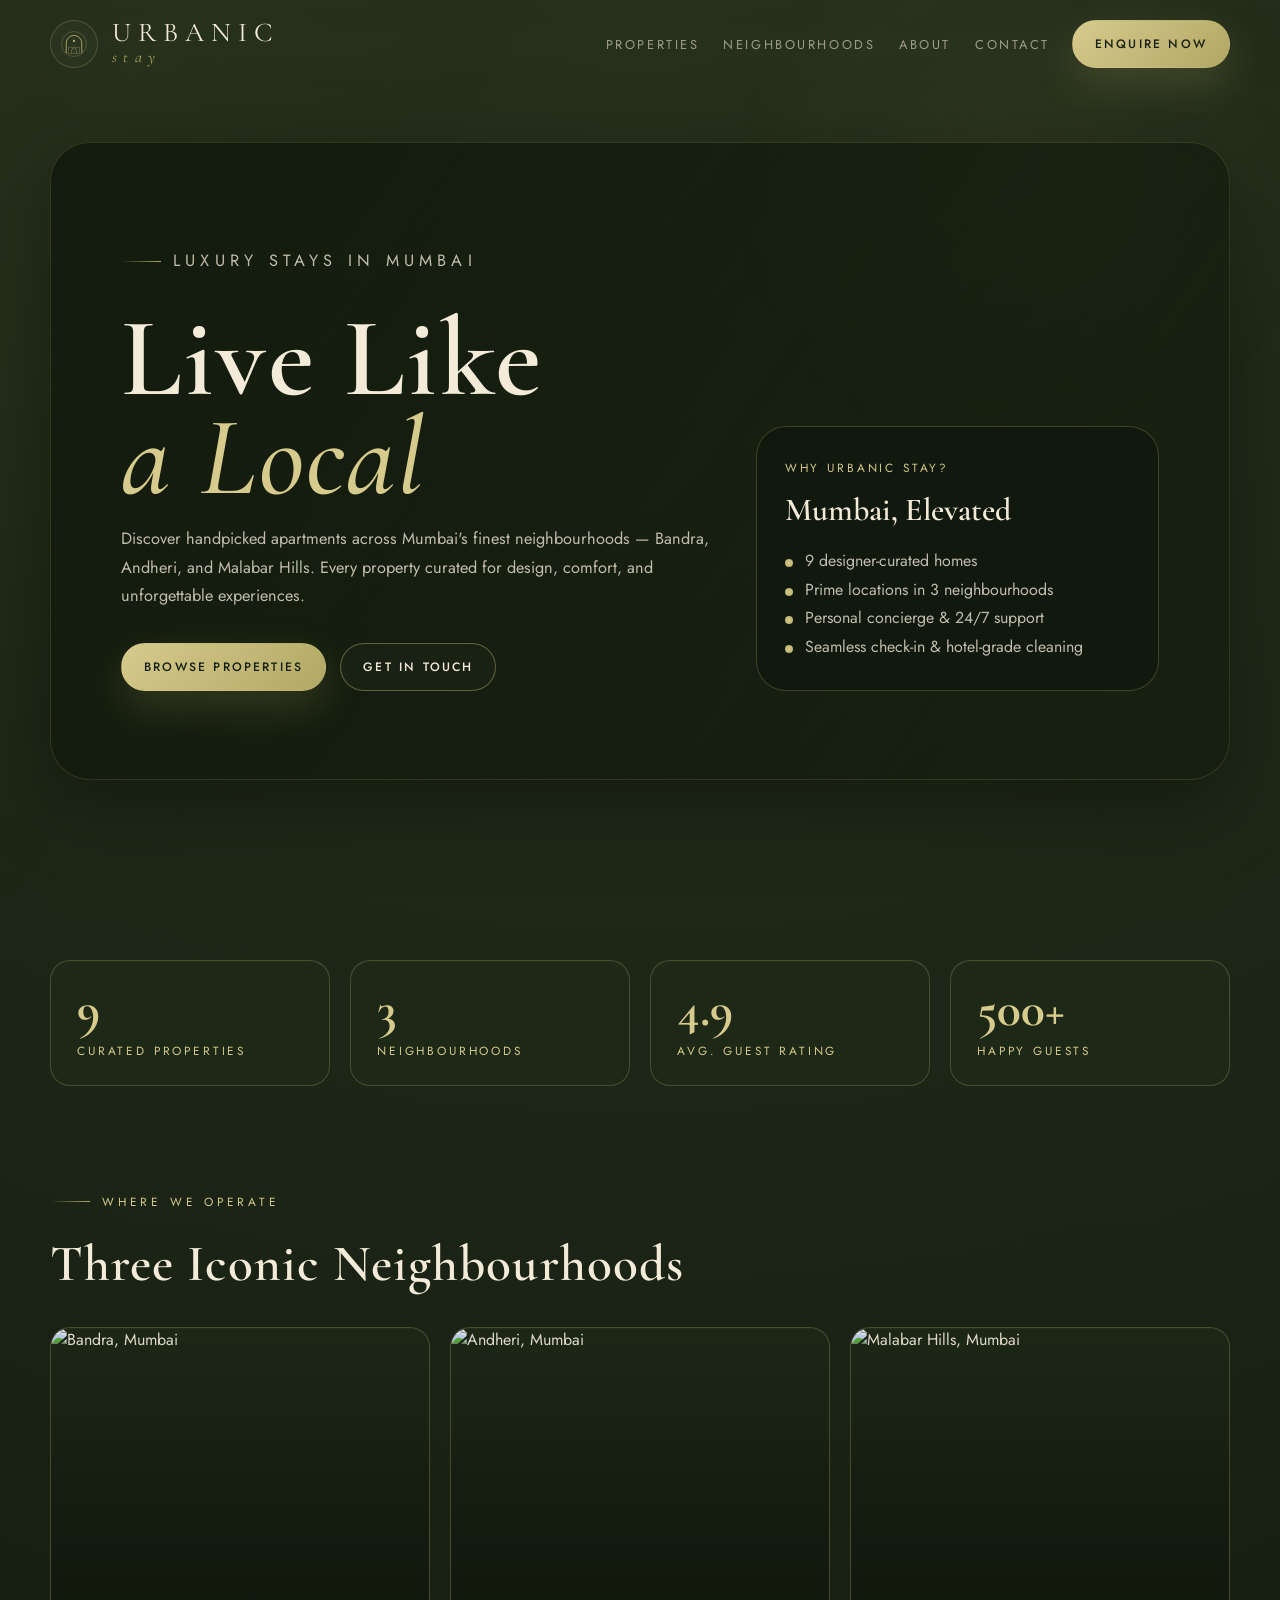
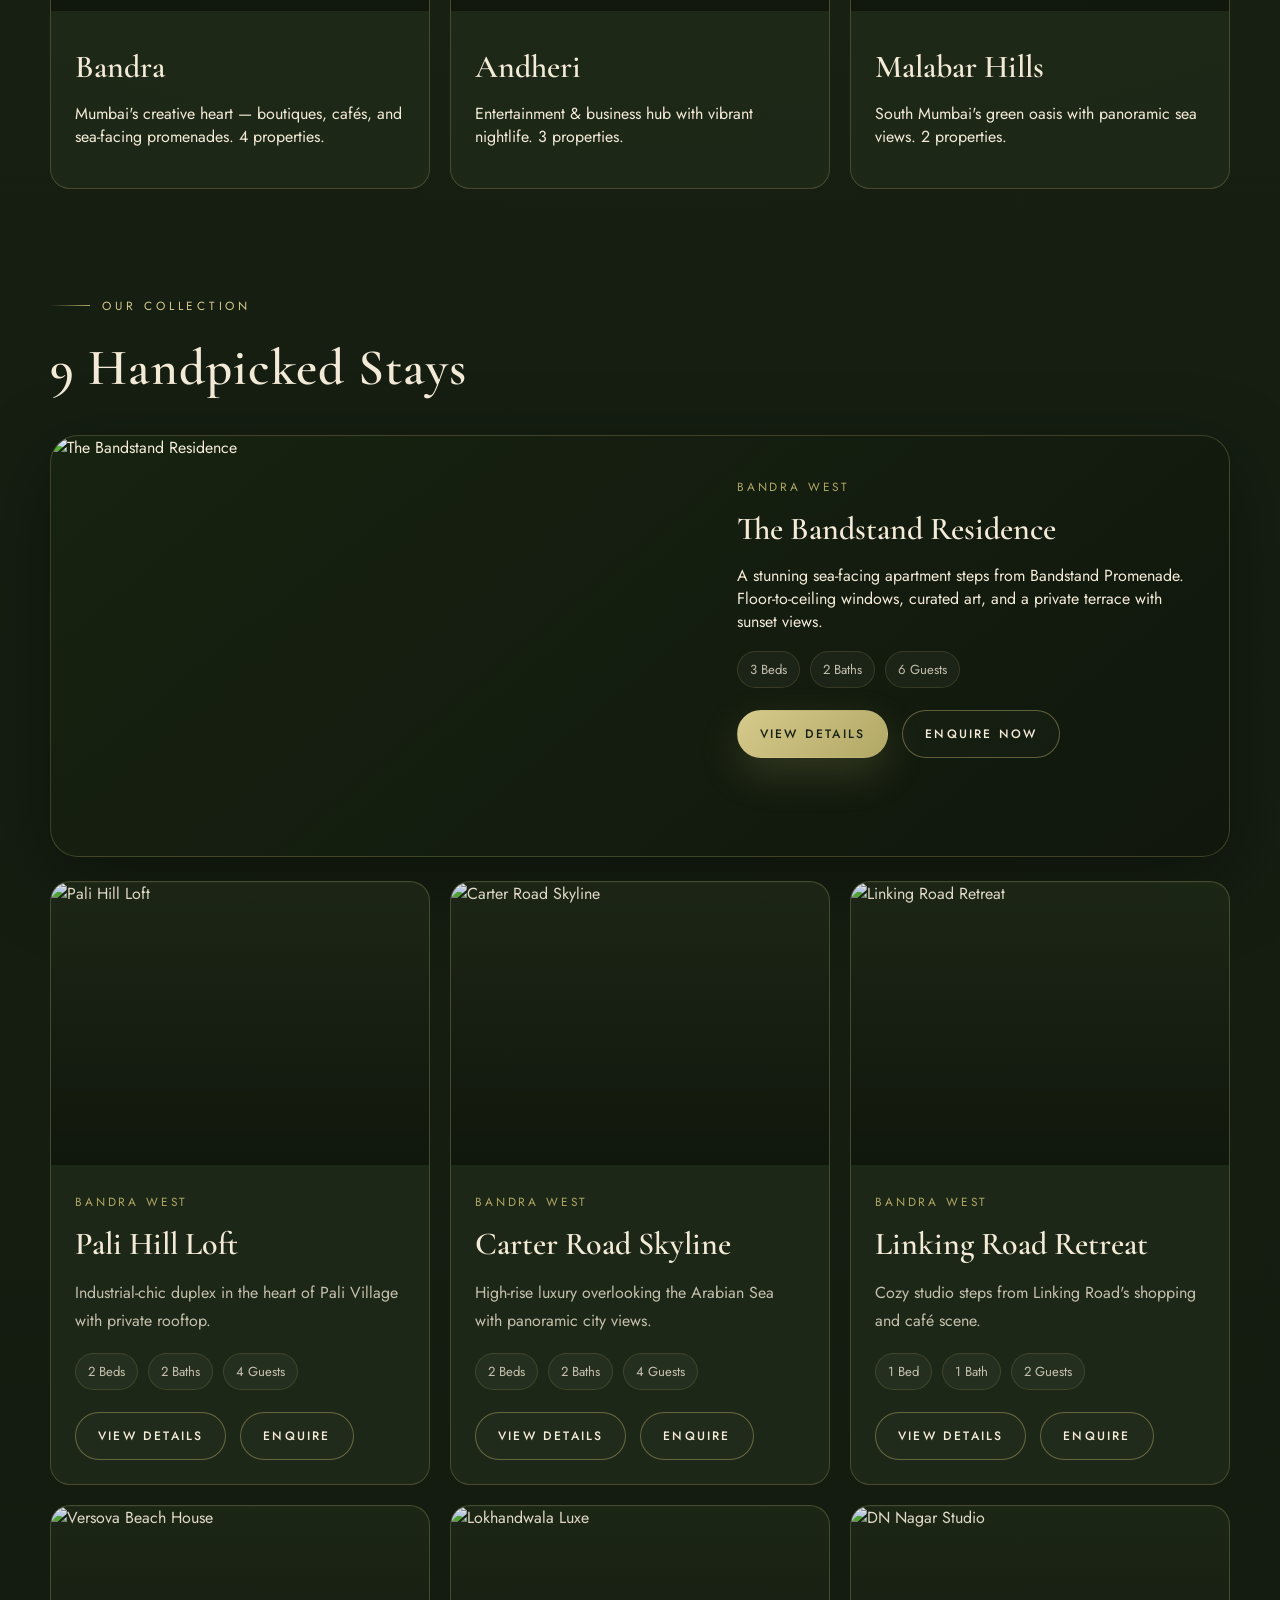
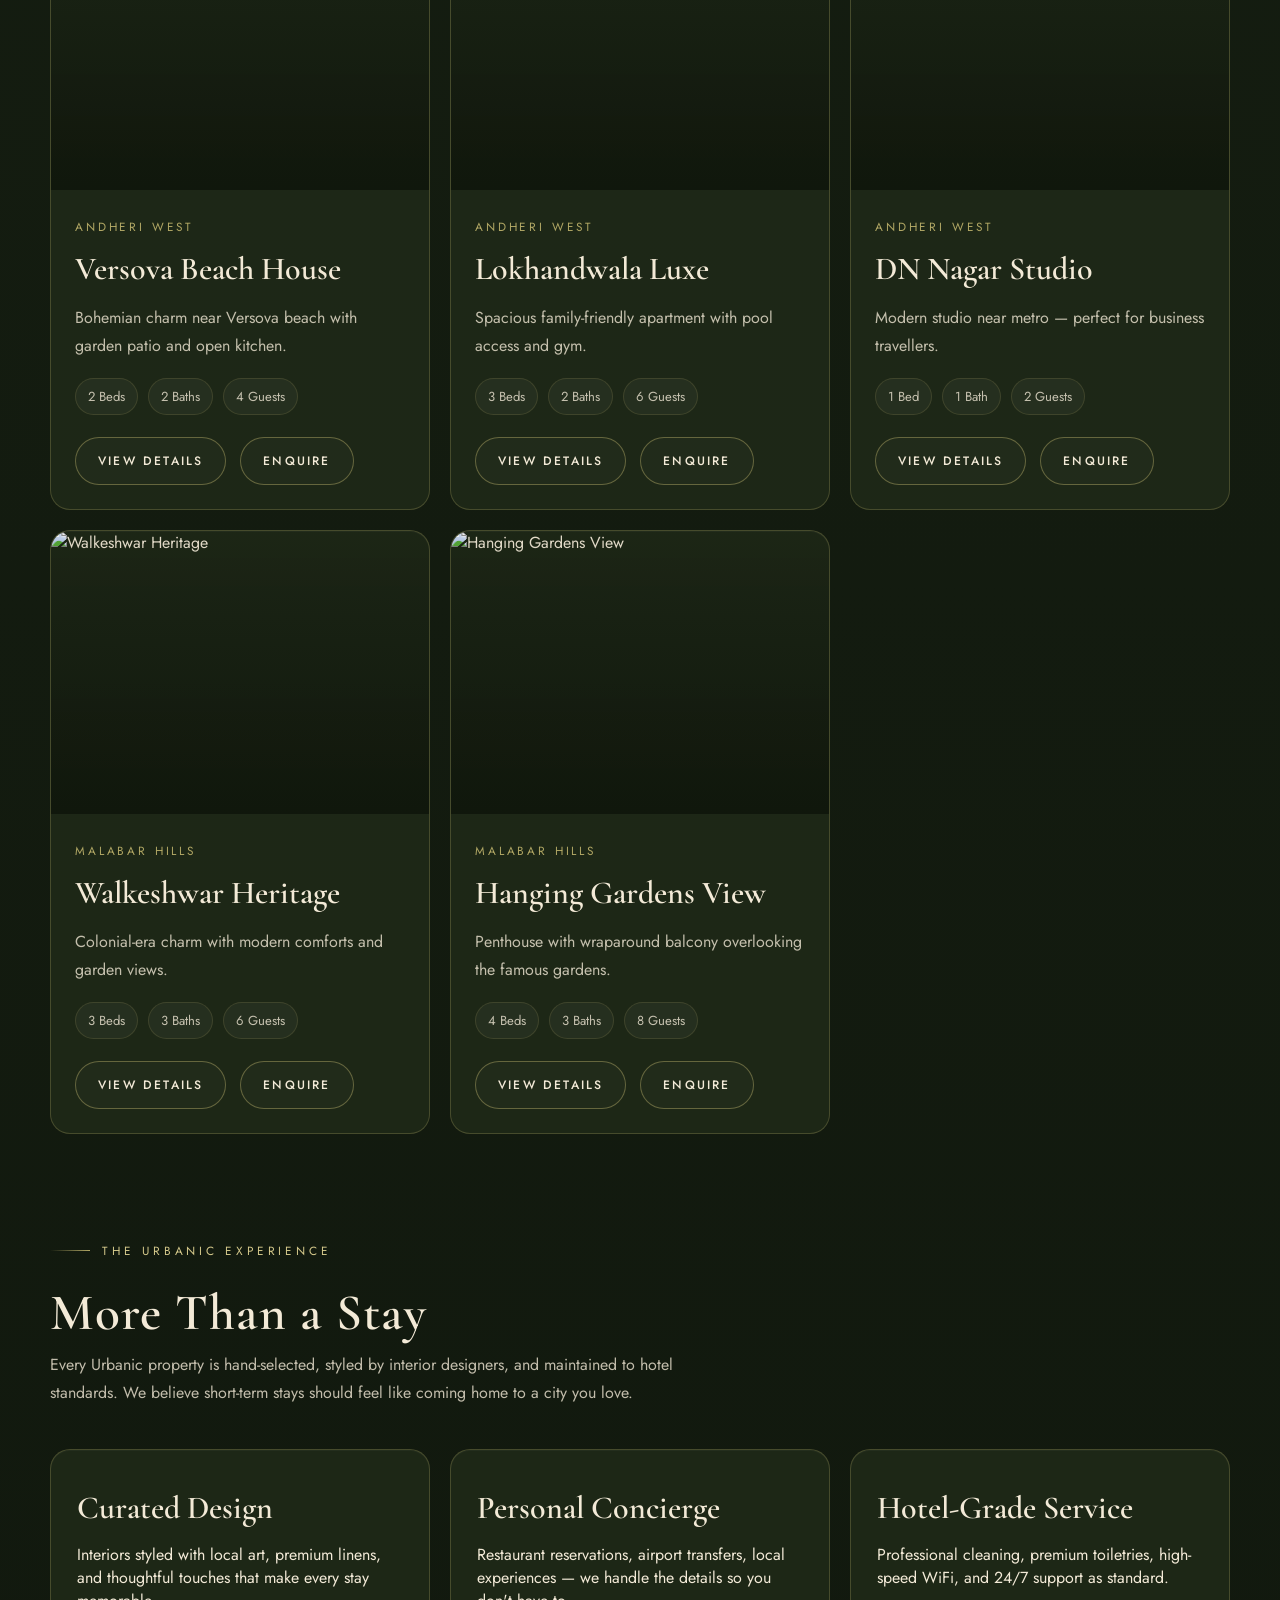
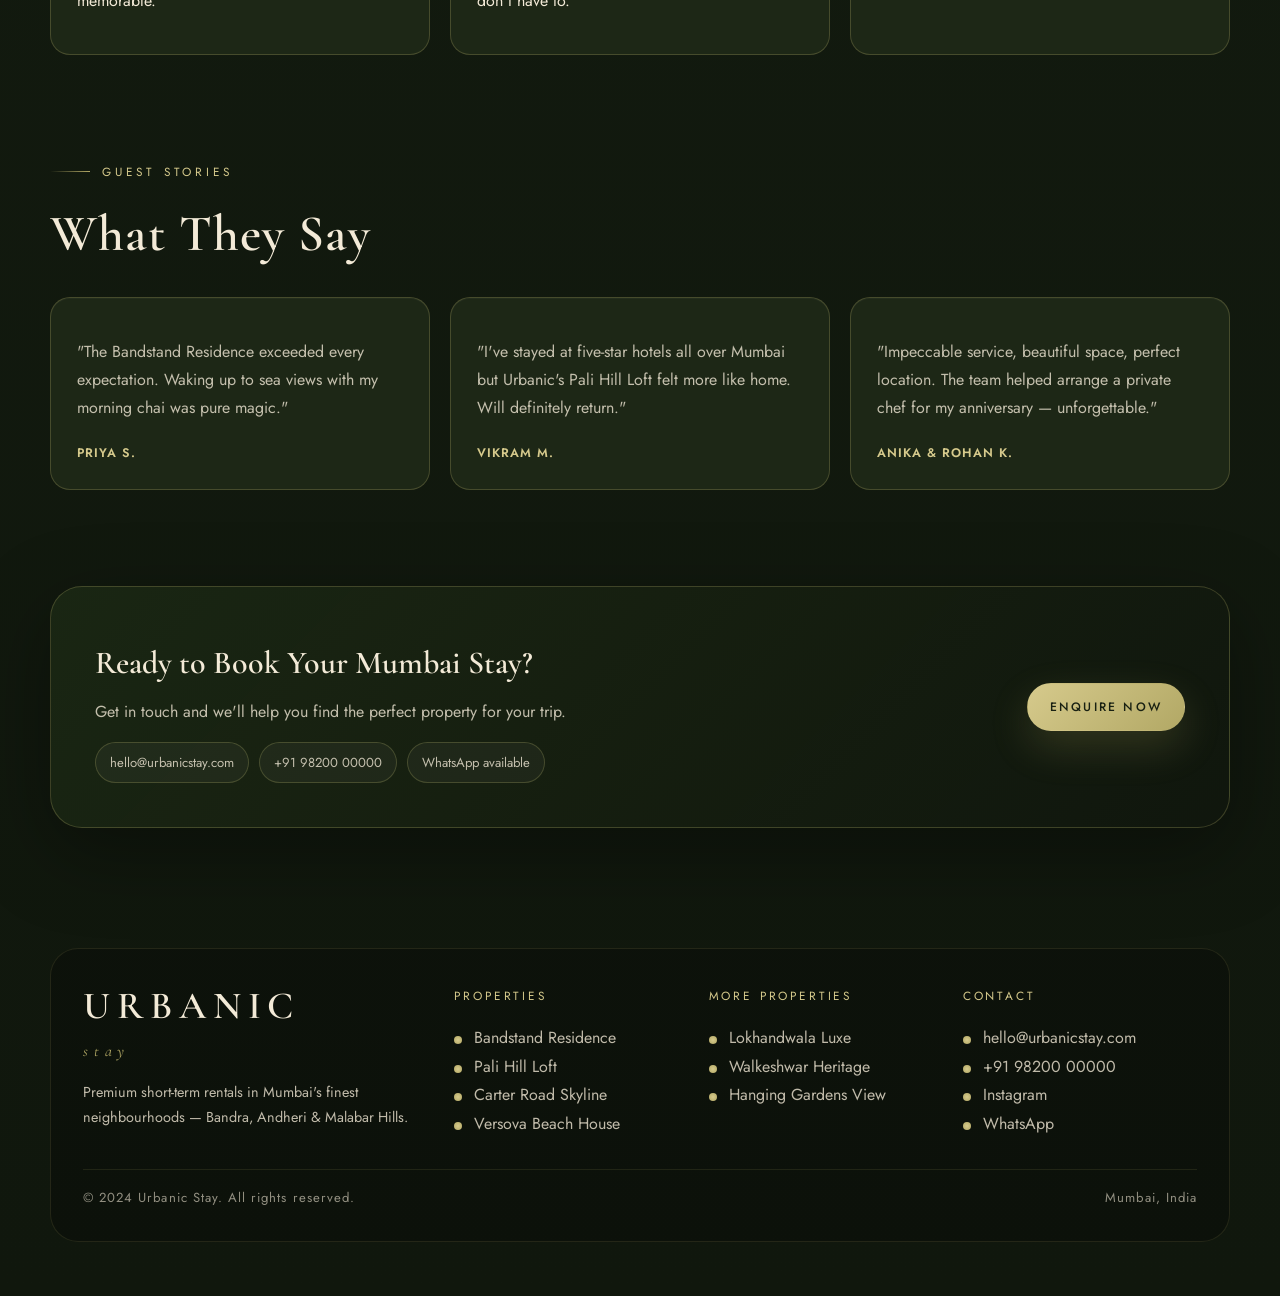
==== commit 71d6a7e3: "Redesign website for Mumbai with new theme and listing pages - Update color theme to match logo (dar" ====
--- a/public/index.html
+++ b/public/index.html
@@ -1,3242 +1,505 @@
 <!DOCTYPE html>
 <html lang="en">
 <head>
-<meta charset="UTF-8">
-<meta name="viewport" content="width=device-width, initial-scale=1.0">
-<title>Urbanic Stay — Luxury Urban Retreats</title>
-<link rel="preconnect" href="https://fonts.googleapis.com">
-<link rel="preconnect" href="https://fonts.gstatic.com" crossorigin>
-<link href="https://fonts.googleapis.com/css2?family=Playfair+Display:ital,wght@0,400;0,500;0,600;0,700;1,400;1,500&family=Cormorant+Garamond:ital,wght@0,300;0,400;0,500;0,600;0,700;1,300;1,400;1,500&family=Jost:wght@200;300;400;500&family=Cinzel:wght@400;500;600;700&display=swap" rel="stylesheet">
-<style>
-/* ═══════════════════════════════════════════════════════
-   LUXURY DESIGN SYSTEM — PREMIUM RESET & CUSTOM PROPERTIES
-═══════════════════════════════════════════════════════ */
-*, *::before, *::after { margin:0; padding:0; box-sizing:border-box; }
-
-:root {
-  /* Deep Luxury Darks */
-  --dark:        #050705;
-  --dark-2:      #080A07;
-  --dark-3:      #0C0F0A;
-  --dark-4:      #10140D;
-  --dark-5:      #151A12;
-  
-  /* Premium Olive Accents */
-  --olive:       #2A3A12;
-  --olive-2:     #3A4A22;
-  --olive-3:     #4A5A32;
-  --olive-4:     #5A6A42;
-  
-  /* Opulent Gold Spectrum */
-  --gold:        #C9A227;
-  --gold-light:  #D4B33A;
-  --gold-bright: #E5C84D;
-  --champagne:   #F0DFA0;
-  --gold-pale:   #FFF8E7;
-  
-  /* Refined Neutrals */
-  --cream:       #FAF6F0;
-  --cream-2:     #F5EFE6;
-  --ivory:       #FFFEF9;
-  --pearl:       #E8E4DC;
-  --platinum:    #D4D0C8;
-  
-  /* Atmospheric Tones */
-  --sage:        #9AAD6F;
-  --moss:        #6B7F4A;
-  --muted:       rgba(250,246,240,0.4);
-  --muted-2:     rgba(250,246,240,0.25);
-  --muted-3:     rgba(250,246,240,0.12);
-  
-  /* Premium Borders & Shadows */
-  --border:      rgba(201,162,39,0.12);
-  --border-2:    rgba(201,162,39,0.25);
-  --border-3:    rgba(201,162,39,0.4);
-  --glow:        rgba(201,162,39,0.3);
-  --shadow:      rgba(0,0,0,0.4);
-  --shadow-lg:   rgba(0,0,0,0.6);
-  
-  /* Layout */
-  --nav-h:       90px;
-  
-  /* Premium Easings */
-  --ease-luxury: cubic-bezier(0.23, 1, 0.32, 1);
-  --ease-bounce: cubic-bezier(0.34, 1.56, 0.64, 1);
-  --ease-smooth: cubic-bezier(0.4, 0, 0.2, 1);
-}
-
-html { 
-  scroll-behavior: smooth; 
-  font-size: 16px; 
-  -webkit-font-smoothing: antialiased;
-  -moz-osx-font-smoothing: grayscale;
-}
-
-body {
-  font-family: 'Jost', -apple-system, BlinkMacSystemFont, sans-serif;
-  background: var(--dark-2);
-  color: var(--cream);
-  overflow-x: hidden;
-  cursor: none;
-  line-height: 1.6;
-}
-
-/* ═══════════════════════════════════════════════════════
-   PREMIUM CUSTOM CURSOR
-═══════════════════════════════════════════════════════ */
-#cursor {
-  position: fixed; 
-  width: 8px; 
-  height: 8px; 
-  border-radius: 50%;
-  background: linear-gradient(135deg, var(--gold-bright), var(--gold));
-  pointer-events: none; 
-  z-index: 99999;
-  transform: translate(-50%, -50%); 
-  transition: transform 0.08s, width 0.4s var(--ease-bounce), 
-              height 0.4s var(--ease-bounce), opacity 0.4s,
-              background 0.3s;
-  box-shadow: 0 0 20px rgba(201,162,39,0.5), 
-              0 0 40px rgba(201,162,39,0.2),
-              inset 0 0 4px rgba(255,255,255,0.4);
-}
-#cursor::after {
-  content: '';
-  position: absolute;
-  inset: -2px;
-  border-radius: 50%;
-  background: radial-gradient(circle, rgba(201,162,39,0.4) 0%, transparent 70%);
-  animation: cursorGlow 2s ease-in-out infinite;
-}
-@keyframes cursorGlow {
-  0%, 100% { transform: scale(1); opacity: 0.6; }
-  50% { transform: scale(1.5); opacity: 0.3; }
-}
-
-#cursor-ring {
-  position: fixed; 
-  width: 44px; 
-  height: 44px; 
-  border-radius: 50%;
-  border: 1px solid rgba(201,162,39,0.5); 
-  pointer-events: none; 
-  z-index: 99998;
-  transform: translate(-50%, -50%); 
-  transition: transform 0.15s ease-out, 
-              width 0.4s var(--ease-bounce), 
-              height 0.4s var(--ease-bounce),
-              border-color 0.3s,
-              background 0.3s;
-  background: radial-gradient(circle, rgba(201,162,39,0.03) 0%, transparent 70%);
-}
-body:hover #cursor { opacity: 1; }
-
-/* ═══════════════════════════════════════════════════════
-   LUXURY GRAIN & TEXTURE OVERLAY
-═══════════════════════════════════════════════════════ */
-body::after {
-  content: ''; 
-  position: fixed; 
-  inset: 0; 
-  pointer-events: none; 
-  z-index: 9000;
-  background-image: url("data:image/svg+xml,%3Csvg xmlns='http://www.w3.org/2000/svg' width='300' height='300'%3E%3Cfilter id='n'%3E%3CfeTurbulence type='fractalNoise' baseFrequency='0.75' numOctaves='4' stitchTiles='stitch'/%3E%3C/filter%3E%3Crect width='300' height='300' filter='url(%23n)' opacity='1'/%3E%3C/svg%3E");
-  opacity: 0.022;
-  mix-blend-mode: overlay;
-}
-
-/* ═══════════════════════════════════════════════════════
-   CINEMATIC LUXURY PRELOADER
-═══════════════════════════════════════════════════════ */
-#preloader {
-  position: fixed; 
-  inset: 0; 
-  z-index: 99000;
-  background: var(--dark);
-  display: flex; 
-  align-items: center; 
-  justify-content: center;
-  flex-direction: column; 
-  gap: 0;
-  transition: opacity 1.5s var(--ease-luxury), 
-              transform 1.5s var(--ease-luxury),
-              filter 1.5s var(--ease-luxury);
-  overflow: hidden;
-}
-#preloader.hide { 
-  opacity: 0; 
-  transform: scale(1.02); 
-  filter: blur(10px);
-  pointer-events: none; 
-}
-
-/* Animated atmospheric layers */
-#preloader::before {
-  content: ''; 
-  position: absolute; 
-  inset: 0; 
-  background: 
-    radial-gradient(ellipse 80% 50% at 20% 40%, rgba(201,162,39,0.08) 0%, transparent 60%),
-    radial-gradient(ellipse 60% 40% at 80% 60%, rgba(154,173,111,0.05) 0%, transparent 60%),
-    radial-gradient(ellipse 100% 80% at 50% 100%, rgba(201,162,39,0.04) 0%, transparent 50%);
-  animation: preloadAtmosphere 6s ease-in-out infinite;
-}
-#preloader::after {
-  content: ''; 
-  position: absolute; 
-  inset: 0;
-  background: linear-gradient(180deg, transparent 0%, rgba(0,0,0,0.3) 100%);
-  pointer-events: none;
-}
-
-@keyframes preloadAtmosphere {
-  0%, 100% { opacity: 0.4; transform: scale(1); }
-  50% { opacity: 0.9; transform: scale(1.1); }
-}
-
-/* Floating particles */
-.pre-particles {
-  position: absolute;
-  inset: 0;
-  overflow: hidden;
-  z-index: 0;
-}
-.pre-particle {
-  position: absolute;
-  width: 3px;
-  height: 3px;
-  background: var(--gold);
-  border-radius: 50%;
-  opacity: 0;
-  animation: floatParticle 8s ease-in-out infinite;
-}
-.pre-particle:nth-child(1) { left: 10%; animation-delay: 0s; animation-duration: 10s; }
-.pre-particle:nth-child(2) { left: 20%; animation-delay: 1s; animation-duration: 12s; }
-.pre-particle:nth-child(3) { left: 35%; animation-delay: 2s; animation-duration: 9s; }
-.pre-particle:nth-child(4) { left: 50%; animation-delay: 0.5s; animation-duration: 11s; }
-.pre-particle:nth-child(5) { left: 65%; animation-delay: 1.5s; animation-duration: 10s; }
-.pre-particle:nth-child(6) { left: 80%; animation-delay: 2.5s; animation-duration: 8s; }
-.pre-particle:nth-child(7) { left: 90%; animation-delay: 0.8s; animation-duration: 13s; }
-@keyframes floatParticle {
-  0% { bottom: -10%; opacity: 0; transform: translateX(0) scale(0.5); }
-  10% { opacity: 0.6; }
-  90% { opacity: 0.6; }
-  100% { bottom: 110%; opacity: 0; transform: translateX(30px) scale(1); }
-}
-
-/* Elegant lines */
-.pre-lines {
-  position: absolute;
-  inset: 0;
-  z-index: 0;
-  overflow: hidden;
-}
-.pre-line {
-  position: absolute;
-  width: 1px;
-  height: 100%;
-  background: linear-gradient(180deg, transparent 0%, rgba(201,162,39,0.15) 50%, transparent 100%);
-  animation: preLineGlow 4s ease-in-out infinite;
-}
-.pre-line:nth-child(1) { left: 15%; animation-delay: 0s; }
-.pre-line:nth-child(2) { left: 35%; animation-delay: 1s; }
-.pre-line:nth-child(3) { left: 65%; animation-delay: 2s; }
-.pre-line:nth-child(4) { left: 85%; animation-delay: 0.5s; }
-@keyframes preLineGlow {
-  0%, 100% { opacity: 0.2; transform: scaleY(0.8); }
-  50% { opacity: 0.6; transform: scaleY(1); }
-}
-
-/* Emblem container with glow */
-.pre-emblem {
-  opacity: 0; 
-  transform: scale(0.85) rotateY(15deg);
-  animation: preEmblem 1.6s var(--ease-bounce) 0.3s forwards;
-  position: relative;
-  z-index: 2;
-  filter: drop-shadow(0 0 40px rgba(201,162,39,0.3));
-}
-.pre-emblem::before {
-  content: '';
-  position: absolute;
-  inset: -40px;
-  background: radial-gradient(circle, rgba(201,162,39,0.15) 0%, transparent 70%);
-  animation: emblemGlow 3s ease-in-out infinite;
-  z-index: -1;
-}
-@keyframes emblemGlow {
-  0%, 100% { transform: scale(1); opacity: 0.5; }
-  50% { transform: scale(1.2); opacity: 0.8; }
-}
-@keyframes preEmblem {
-  to { opacity: 1; transform: scale(1) rotateY(0deg); }
-}
-
-.pre-emblem svg .arch-path {
-  stroke-dasharray: 600; 
-  stroke-dashoffset: 600;
-  animation: drawArch 2s var(--ease-luxury) 0.6s forwards;
-}
-@keyframes drawArch { to { stroke-dashoffset: 0; } }
-
-.pre-emblem svg .arch-inner {
-  stroke-dasharray: 480; 
-  stroke-dashoffset: 480;
-  animation: drawArch 1.8s var(--ease-luxury) 1s forwards;
-}
-.pre-emblem svg .ring-circle {
-  stroke-dasharray: 450; 
-  stroke-dashoffset: 450;
-  animation: drawArch 2.2s var(--ease-luxury) 0.3s forwards;
-}
-
-/* Premium wordmark */
-.pre-wordmark {
-  margin-top: 50px; 
-  text-align: center;
-  overflow: hidden;
-  position: relative;
-  z-index: 2;
-}
-.pre-title {
-  font-family: 'Cinzel', 'Cormorant Garamond', serif;
-  font-size: clamp(42px, 7vw, 68px); 
-  font-weight: 600;
-  color: var(--cream); 
-  letter-spacing: 18px;
-  text-transform: uppercase;
-  clip-path: inset(0 100% 0 0);
-  animation: revealTitle 1.4s var(--ease-bounce) 1.2s forwards;
-  text-shadow: 0 0 60px rgba(201,162,39,0.3);
-}
-@keyframes revealTitle { to { clip-path: inset(0 0% 0 0); } }
-
-.pre-sub {
-  font-family: 'Cormorant Garamond', serif;
-  font-size: clamp(14px, 2.5vw, 22px); 
-  font-weight: 300; 
-  font-style: italic;
-  color: var(--gold-light); 
-  letter-spacing: 12px; 
-  margin-top: 10px;
-  opacity: 0; 
-  animation: fadeInUp 1s var(--ease-bounce) 2.2s forwards;
-}
-@keyframes fadeInUp {
-  from { opacity: 0; transform: translateY(20px); }
-  to { opacity: 1; transform: translateY(0); }
-}
-
-/* Elegant progress indicator */
-.pre-bar-wrap {
-  width: 180px; 
-  height: 1px; 
-  background: rgba(201,162,39,0.15);
-  margin-top: 56px; 
-  overflow: hidden;
-  border-radius: 2px;
-  position: relative;
-  z-index: 2;
-}
-.pre-bar-wrap::before,
-.pre-bar-wrap::after {
-  content: '';
-  position: absolute;
-  top: 50%;
-  width: 4px;
-  height: 4px;
-  background: var(--gold);
-  border-radius: 50%;
-  transform: translateY(-50%);
-  opacity: 0.6;
-}
-.pre-bar-wrap::before { left: -8px; }
-.pre-bar-wrap::after { right: -8px; }
-
-.pre-bar {
-  height: 100%; 
-  width: 0; 
-  background: linear-gradient(90deg, transparent, var(--gold-bright), var(--gold), transparent);
-  animation: loadBar 3.5s var(--ease-luxury) 0.4s forwards;
-  box-shadow: 0 0 30px rgba(201,162,39,0.6), 0 0 60px rgba(201,162,39,0.3);
-  position: relative;
-}
-.pre-bar::after {
-  content: '';
-  position: absolute;
-  right: 0;
-  top: -3px;
-  width: 8px;
-  height: 8px;
-  background: var(--gold-bright);
-  border-radius: 50%;
-  box-shadow: 0 0 20px var(--gold);
-}
-@keyframes loadBar { to { width: 100%; } }
-
-/* Ornamental elements */
-.pre-ornament {
-  display: flex;
-  align-items: center;
-  gap: 16px;
-  margin-top: 40px;
-  opacity: 0;
-  animation: fadeIn 0.8s ease 2.6s forwards;
-  z-index: 2;
-  position: relative;
-}
-.pre-ornament-line {
-  width: 30px;
-  height: 1px;
-  background: linear-gradient(90deg, var(--gold), transparent);
-}
-.pre-ornament-line:last-child {
-  background: linear-gradient(270deg, var(--gold), transparent);
-}
-.pre-ornament-diamond {
-  width: 6px;
-  height: 6px;
-  background: var(--gold);
-  transform: rotate(45deg);
-  box-shadow: 0 0 15px rgba(201,162,39,0.5);
-}
-
-/* ═══════════════════════════════════════════════════════
-   LUXURY ANIMATIONS & UTILITIES
-═══════════════════════════════════════════════════════ */
-@keyframes fadeIn { to { opacity: 1; } }
-@keyframes fadeUp { 
-  from { opacity: 0; transform: translateY(50px); } 
-  to { opacity: 1; transform: translateY(0); } 
-}
-@keyframes shimmer {
-  0% { background-position: -200% center; }
-  100% { background-position: 200% center; }
-}
-@keyframes float {
-  0%, 100% { transform: translateY(0); }
-  50% { transform: translateY(-10px); }
-}
-@keyframes pulse {
-  0%, 100% { opacity: 0.6; }
-  50% { opacity: 1; }
-}
-
-.reveal { 
-  opacity: 0; 
-  transform: translateY(50px); 
-  transition: opacity 1s var(--ease-luxury), 
-              transform 1s var(--ease-luxury); 
-}
-.reveal.visible { opacity: 1; transform: translateY(0); }
-
-.reveal-left { 
-  opacity: 0; 
-  transform: translateX(-60px); 
-  transition: opacity 1s var(--ease-luxury), 
-              transform 1s var(--ease-luxury); 
-}
-.reveal-left.visible { opacity: 1; transform: translateX(0); }
-
-.reveal-right { 
-  opacity: 0; 
-  transform: translateX(60px); 
-  transition: opacity 1s var(--ease-luxury), 
-              transform 1s var(--ease-luxury); 
-}
-.reveal-right.visible { opacity: 1; transform: translateX(0); }
-
-.reveal-scale {
-  opacity: 0;
-  transform: scale(0.9);
-  transition: opacity 1s var(--ease-luxury),
-              transform 1s var(--ease-luxury);
-}
-.reveal-scale.visible { opacity: 1; transform: scale(1); }
-
-.stagger-1 { transition-delay: 0.1s; }
-.stagger-2 { transition-delay: 0.2s; }
-.stagger-3 { transition-delay: 0.3s; }
-.stagger-4 { transition-delay: 0.4s; }
-.stagger-5 { transition-delay: 0.5s; }
-.stagger-6 { transition-delay: 0.6s; }
-
-/* Premium Section Typography */
-.section-eyebrow {
-  font-family: 'Jost', sans-serif; 
-  font-size: 11px; 
-  font-weight: 400;
-  letter-spacing: 8px; 
-  color: var(--gold-light); 
-  text-transform: uppercase;
-  display: flex; 
-  align-items: center; 
-  gap: 20px;
-}
-.section-eyebrow::before, 
-.section-eyebrow::after {
-  content: ''; 
-  flex: 1; 
-  max-width: 50px; 
-  height: 1px; 
-  background: linear-gradient(90deg, var(--gold), transparent);
-  opacity: 0.5;
-}
-.section-eyebrow::after { 
-  background: linear-gradient(270deg, var(--gold), transparent); 
-}
-
-.section-title {
-  font-family: 'Playfair Display', 'Cormorant Garamond', serif;
-  font-size: clamp(40px, 5.5vw, 72px); 
-  font-weight: 500; 
-  line-height: 1.1;
-  color: var(--cream); 
-  margin-top: 20px;
-  letter-spacing: -1px;
-}
-.section-title em { 
-  font-style: italic; 
-  color: var(--gold-light); 
-  letter-spacing: 0; 
-}
-
-.section-sub {
-  font-size: 16px; 
-  font-weight: 300; 
-  line-height: 1.9;
-  color: var(--muted); 
-  margin-top: 20px; 
-  max-width: 540px;
-}
-
-/* Luxury Dividers */
-.gold-rule { 
-  width: 80px; 
-  height: 1px; 
-  background: linear-gradient(90deg, transparent, var(--gold), transparent);
-  opacity: 0.6; 
-  margin: 0 auto; 
-  position: relative;
-}
-.gold-rule::before {
-  content: '';
-  position: absolute;
-  left: 50%;
-  top: 50%;
-  transform: translate(-50%, -50%);
-  width: 6px;
-  height: 6px;
-  background: var(--gold);
-  border-radius: 50%;
-}
-
-/* Premium Ornamental Divider */
-.ornament-divider {
-  display: flex;
-  align-items: center;
-  justify-content: center;
-  gap: 16px;
-  margin: 40px 0;
-}
-.ornament-divider-line {
-  width: 60px;
-  height: 1px;
-  background: linear-gradient(90deg, transparent, var(--border-2));
-}
-.ornament-divider-line:last-child {
-  background: linear-gradient(270deg, transparent, var(--border-2));
-}
-.ornament-divider-diamond {
-  width: 8px;
-  height: 8px;
-  background: var(--gold);
-  transform: rotate(45deg);
-  box-shadow: 0 0 20px rgba(201,162,39,0.4);
-}
-
-/* ═══════════════════════════════════════════════════════
-   LUXURY BUTTON STYLES
-═══════════════════════════════════════════════════════ */
-.btn-primary {
-  display: inline-flex; 
-  align-items: center; 
-  gap: 12px;
-  font-family: 'Jost', sans-serif; 
-  font-size: 11px; 
-  font-weight: 500; 
-  letter-spacing: 4px;
-  text-transform: uppercase; 
-  text-decoration: none;
-  padding: 18px 44px; 
-  background: linear-gradient(135deg, var(--gold-light), var(--gold));
-  color: var(--dark);
-  border: none; 
-  cursor: none; 
-  position: relative;
-  overflow: hidden;
-  box-shadow: 0 10px 30px rgba(201,162,39,0.25),
-              0 0 0 1px rgba(201,162,39,0.2),
-              inset 0 1px 0 rgba(255,255,255,0.2);
-  transition: all 0.5s var(--ease-luxury);
-}
-.btn-primary::before {
-  content: ''; 
-  position: absolute; 
-  inset: 0;
-  background: linear-gradient(90deg, transparent, rgba(255,255,255,0.4), transparent);
-  transform: translateX(-100%);
-  transition: transform 0.8s var(--ease-luxury);
-}
-.btn-primary::after {
-  content: '';
-  position: absolute;
-  inset: 2px;
-  border: 1px solid rgba(255,255,255,0.1);
-  pointer-events: none;
-}
-.btn-primary:hover { 
-  letter-spacing: 5px; 
-  transform: translateY(-3px);
-  box-shadow: 0 16px 40px rgba(201,162,39,0.35),
-              0 0 0 1px rgba(201,162,39,0.3),
-              inset 0 1px 0 rgba(255,255,255,0.3);
-}
-.btn-primary:hover::before { transform: translateX(100%); }
-
-.btn-ghost {
-  display: inline-flex; 
-  align-items: center; 
-  gap: 12px;
-  font-family: 'Jost', sans-serif; 
-  font-size: 11px; 
-  font-weight: 400; 
-  letter-spacing: 4px;
-  text-transform: uppercase; 
-  text-decoration: none;
-  padding: 17px 44px; 
-  background: transparent; 
-  color: var(--cream);
-  border: 1px solid var(--border-2); 
-  cursor: none;
-  position: relative;
-  overflow: hidden;
-  transition: all 0.5s var(--ease-luxury);
-}
-.btn-ghost::before {
-  content: '';
-  position: absolute;
-  inset: 0;
-  background: linear-gradient(135deg, rgba(201,162,39,0.1), transparent);
-  opacity: 0;
-  transition: opacity 0.5s;
-}
-.btn-ghost:hover { 
-  border-color: var(--gold); 
-  color: var(--gold-light); 
-  letter-spacing: 5px;
-  transform: translateY(-3px);
-  box-shadow: 0 10px 30px rgba(201,162,39,0.15);
-}
-.btn-ghost:hover::before { opacity: 1; }
-
-/* ═══════════════════════════════════════════════════════
-   PREMIUM GLASSMORPHISM NAVIGATION
-═══════════════════════════════════════════════════════ */
-.nav {
-  position: fixed; 
-  top: 0; 
-  left: 0; 
-  right: 0; 
-  z-index: 8000;
-  height: var(--nav-h); 
-  padding: 0 6%;
-  display: flex; 
-  align-items: center; 
-  justify-content: space-between;
-  transition: all 0.6s var(--ease-luxury);
-  border-bottom: 1px solid transparent;
-}
-.nav.scrolled {
-  background: rgba(5,7,5,0.85);
-  backdrop-filter: blur(24px) saturate(180%);
-  -webkit-backdrop-filter: blur(24px) saturate(180%);
-  border-color: var(--border);
-  box-shadow: 0 8px 40px rgba(0,0,0,0.4), 
-              inset 0 1px 0 rgba(201,162,39,0.08),
-              inset 0 -1px 0 rgba(0,0,0,0.2);
-}
-
-.nav-logo {
-  display: flex; 
-  align-items: center; 
-  gap: 14px; 
-  text-decoration: none;
-  transition: transform 0.4s var(--ease-luxury);
-}
-.nav-logo:hover {
-  transform: translateY(-2px);
-}
-.nav-logo-mark svg { 
-  width: 40px; 
-  height: 40px;
-  filter: drop-shadow(0 0 10px rgba(201,162,39,0.2));
-}
-.nav-logo-text { 
-  display: flex; 
-  flex-direction: column; 
-  gap: 2px; 
-}
-.nav-logo-urbanic {
-  font-family: 'Cinzel', 'Cormorant Garamond', serif; 
-  font-size: 18px; 
-  font-weight: 600;
-  color: var(--cream); 
-  letter-spacing: 6px; 
-  line-height: 1;
-  text-transform: uppercase;
-}
-.nav-logo-stay {
-  font-family: 'Cormorant Garamond', serif; 
-  font-size: 11px; 
-  font-weight: 400; 
-  font-style: italic;
-  color: var(--gold-light); 
-  letter-spacing: 10px; 
-  line-height: 1;
-}
-
-.nav-links {
-  display: flex; 
-  align-items: center; 
-  gap: 44px; 
-  list-style: none;
-}
-.nav-links a {
-  font-size: 11px; 
-  font-weight: 400; 
-  letter-spacing: 3px; 
-  text-transform: uppercase;
-  color: var(--muted); 
-  text-decoration: none;
-  transition: all 0.4s var(--ease-luxury); 
-  position: relative;
-  padding: 8px 0;
-}
-.nav-links a::after {
-  content: ''; 
-  position: absolute; 
-  bottom: 0; 
-  left: 50%; 
-  width: 0; 
-  height: 1px;
-  background: linear-gradient(90deg, transparent, var(--gold), transparent); 
-  transition: all 0.4s var(--ease-luxury);
-  transform: translateX(-50%);
-}
-.nav-links a:hover { 
-  color: var(--gold-light); 
-}
-.nav-links a:hover::after { 
-  width: 100%; 
-}
-
-.nav-cta {
-  font-size: 10px; 
-  font-weight: 500; 
-  letter-spacing: 3px; 
-  text-transform: uppercase;
-  color: var(--dark); 
-  background: linear-gradient(135deg, var(--gold-light), var(--gold));
-  text-decoration: none;
-  padding: 14px 28px; 
-  position: relative;
-  overflow: hidden;
-  box-shadow: 0 4px 20px rgba(201,162,39,0.3);
-  transition: all 0.4s var(--ease-luxury);
-}
-.nav-cta::before {
-  content: '';
-  position: absolute;
-  inset: 0;
-  background: linear-gradient(90deg, transparent, rgba(255,255,255,0.3), transparent);
-  transform: translateX(-100%);
-  transition: transform 0.6s;
-}
-.nav-cta:hover { 
-  transform: translateY(-2px);
-  box-shadow: 0 8px 30px rgba(201,162,39,0.4);
-}
-.nav-cta:hover::before {
-  transform: translateX(100%);
-}
-
-.hamburger {
-  display: none; 
-  flex-direction: column; 
-  gap: 6px; 
-  background: none; 
-  border: none; 
-  cursor: none; 
-  padding: 6px;
-}
-.hamburger span {
-  display: block; 
-  width: 26px; 
-  height: 1px; 
-  background: var(--cream);
-  transition: all 0.4s var(--ease-luxury);
-  transform-origin: center;
-}
-.hamburger.open span:nth-child(1) { transform: translateY(7px) rotate(45deg); }
-.hamburger.open span:nth-child(2) { opacity: 0; transform: scaleX(0); }
-.hamburger.open span:nth-child(3) { transform: translateY(-7px) rotate(-45deg); }
-
-.mobile-menu {
-  display: none; 
-  position: fixed; 
-  inset: 0; 
-  top: var(--nav-h); 
-  z-index: 7900;
-  background: rgba(5,7,5,0.98); 
-  backdrop-filter: blur(30px);
-  flex-direction: column; 
-  align-items: center; 
-  justify-content: center; 
-  gap: 40px;
-}
-.mobile-menu.open { display: flex; }
-.mobile-menu a {
-  font-family: 'Playfair Display', serif; 
-  font-size: 32px; 
-  font-weight: 400;
-  color: var(--cream); 
-  text-decoration: none; 
-  letter-spacing: 4px;
-  transition: all 0.4s var(--ease-luxury);
-}
-.mobile-menu a:hover { 
-  color: var(--gold-light); 
-  transform: translateX(10px);
-}
-
-/* ═══════════════════════════════════════════════════════
-   CINEMATIC HERO SECTION
-═══════════════════════════════════════════════════════ */
-.hero {
-  position: relative; 
-  height: 100vh; 
-  min-height: 750px;
-  display: flex; 
-  align-items: center; 
-  justify-content: flex-start;
-  overflow: hidden;
-}
-
-/* Cinematic background with enhanced zoom */
-.hero-bg {
-  position: absolute; 
-  inset: 0; 
-  z-index: 0;
-  background-image: url('https://images.unsplash.com/photo-1545324418-cc1a3fa10c00?auto=format&fit=crop&w=1920&q=80');
-  background-size: cover; 
-  background-position: center;
-  transform: scale(1.1);
-  animation: heroBgZoom 15s var(--ease-luxury) 3.5s forwards;
-  filter: brightness(0.9) saturate(1.1);
-}
-@keyframes heroBgZoom { to { transform: scale(1); } }
-
-/* Multi-layer cinematic overlays */
-.hero-overlay {
-  position: absolute; 
-  inset: 0; 
-  z-index: 1;
-  background: 
-    linear-gradient(125deg, rgba(5,7,5,0.95) 0%, rgba(5,7,5,0.7) 40%, rgba(5,7,5,0.3) 100%);
-}
-
-/* Atmospheric tint with animated glow */
-.hero-tint {
-  position: absolute; 
-  inset: 0; 
-  z-index: 2;
-  background: 
-    radial-gradient(ellipse 50% 80% at 15% 50%, rgba(42,58,18,0.35) 0%, transparent 60%),
-    radial-gradient(ellipse 60% 50% at 85% 80%, rgba(201,162,39,0.08) 0%, transparent 50%);
-  animation: heroTintPulse 8s ease-in-out infinite;
-}
-@keyframes heroTintPulse {
-  0%, 100% { opacity: 0.8; }
-  50% { opacity: 1; }
-}
-
-/* Floating particles in hero */
-.hero-particles {
-  position: absolute;
-  inset: 0;
-  z-index: 2;
-  overflow: hidden;
-  pointer-events: none;
-}
-.hero-particle {
-  position: absolute;
-  width: 2px;
-  height: 2px;
-  background: var(--gold);
-  border-radius: 50%;
-  opacity: 0;
-  animation: heroFloat 12s ease-in-out infinite;
-}
-.hero-particle:nth-child(1) { left: 15%; animation-delay: 0s; }
-.hero-particle:nth-child(2) { left: 30%; animation-delay: 2s; }
-.hero-particle:nth-child(3) { left: 50%; animation-delay: 4s; }
-.hero-particle:nth-child(4) { left: 70%; animation-delay: 1s; }
-.hero-particle:nth-child(5) { left: 85%; animation-delay: 3s; }
-@keyframes heroFloat {
-  0% { bottom: -5%; opacity: 0; }
-  10% { opacity: 0.4; }
-  90% { opacity: 0.4; }
-  100% { bottom: 105%; opacity: 0; }
-}
-
-/* Hero content with enhanced animation */
-.hero-content {
-  position: relative; 
-  z-index: 4; 
-  padding: 0 8%; 
-  max-width: 800px;
-  animation: fadeUp 1.2s var(--ease-luxury) 3.6s both;
-}
-
-/* Premium eyebrow with animated line */
-.hero-eyebrow {
-  display: flex; 
-  align-items: center; 
-  gap: 18px; 
-  margin-bottom: 28px;
-}
-.hero-eyebrow-line { 
-  width: 50px; 
-  height: 1px; 
-  background: linear-gradient(90deg, var(--gold), transparent);
-  position: relative;
-  overflow: hidden;
-}
-.hero-eyebrow-line::after {
-  content: '';
-  position: absolute;
-  width: 20px;
-  height: 100%;
-  background: linear-gradient(90deg, transparent, var(--gold-bright), transparent);
-  animation: lineShimmer 3s ease-in-out infinite;
-}
-@keyframes lineShimmer {
-  0% { transform: translateX(-100%); }
-  100% { transform: translateX(300%); }
-}
-.hero-eyebrow-text {
-  font-size: 11px; 
-  font-weight: 400; 
-  letter-spacing: 6px; 
-  text-transform: uppercase; 
-  color: var(--gold-light);
-}
-
-/* Dramatic hero title */
-.hero-title {
-  font-family: 'Playfair Display', 'Cormorant Garamond', serif;
-  font-size: clamp(48px, 7.5vw, 96px); 
-  font-weight: 500; 
-  line-height: 1.02; 
-  color: var(--cream);
-  letter-spacing: -2px;
-  text-shadow: 0 4px 30px rgba(0,0,0,0.3);
-}
-.hero-title em { 
-  font-style: italic; 
-  font-weight: 400; 
-  color: var(--gold-light); 
-  display: block; 
-  letter-spacing: 0;
-  text-shadow: 0 0 60px rgba(201,162,39,0.3);
-}
-
-.hero-desc {
-  font-size: 16px; 
-  font-weight: 300; 
-  line-height: 1.95; 
-  color: var(--muted);
-  margin-top: 28px; 
-  max-width: 460px;
-  text-shadow: 0 2px 10px rgba(0,0,0,0.3);
-}
-
-.hero-btns {
-  display: flex; 
-  gap: 20px; 
-  margin-top: 48px; 
-  flex-wrap: wrap;
-}
-
-/* Elegant scroll indicator */
-.hero-scroll {
-  position: absolute; 
-  bottom: 50px; 
-  left: 50%; 
-  transform: translateX(-50%);
-  z-index: 4; 
-  display: flex; 
-  flex-direction: column; 
-  align-items: center; 
-  gap: 14px;
-  animation: fadeIn 1s ease 4.5s both;
-}
-.hero-scroll span {
-  font-size: 10px; 
-  letter-spacing: 5px; 
-  text-transform: uppercase; 
-  color: var(--gold-light); 
-  opacity: 0.6;
-}
-.scroll-line {
-  width: 1px; 
-  height: 60px; 
-  background: linear-gradient(to bottom, var(--gold), transparent);
-  position: relative;
-  overflow: hidden;
-}
-.scroll-line::after {
-  content: '';
-  position: absolute;
-  top: 0;
-  left: 0;
-  width: 100%;
-  height: 20px;
-  background: linear-gradient(to bottom, var(--gold-bright), transparent);
-  animation: scrollPulse 2.5s var(--ease-luxury) infinite;
-}
-@keyframes scrollPulse {
-  0% { transform: translateY(-100%); opacity: 0; }
-  50% { opacity: 1; }
-  100% { transform: translateY(300%); opacity: 0; }
-}
-
-/* Premium glassmorphism badge */
-.hero-badge {
-  position: absolute; 
-  right: 6%; 
-  bottom: 18%; 
-  z-index: 4;
-  border: 1px solid var(--border-2); 
-  padding: 32px 40px; 
-  text-align: center;
-  background: rgba(5,7,5,0.7); 
-  backdrop-filter: blur(20px) saturate(150%);
-  -webkit-backdrop-filter: blur(20px) saturate(150%);
-  animation: fadeIn 1s var(--ease-luxury) 4.5s both;
-  box-shadow: 0 20px 60px rgba(0,0,0,0.4), 
-              inset 0 1px 0 rgba(201,162,39,0.15),
-              inset 0 -1px 0 rgba(0,0,0,0.2);
-  position: relative;
-}
-.hero-badge::before {
-  content: '';
-  position: absolute;
-  inset: 4px;
-  border: 1px solid var(--border);
-  pointer-events: none;
-}
-.hero-badge-num {
-  font-family: 'Playfair Display', serif; 
-  font-size: 58px; 
-  font-weight: 500; 
-  color: var(--gold-light); 
-  line-height: 1;
-  text-shadow: 0 0 40px rgba(201,162,39,0.3);
-}
-.hero-badge-label { 
-  font-size: 10px; 
-  letter-spacing: 5px; 
-  text-transform: uppercase; 
-  color: var(--muted); 
-  margin-top: 8px; 
-}
-
-/* Decorative corner elements */
-.hero-corner {
-  position: absolute;
-  width: 80px;
-  height: 80px;
-  border: 1px solid var(--border);
-  z-index: 3;
-  opacity: 0;
-  animation: fadeIn 1s ease 4.8s forwards;
-}
-.hero-corner--tl { top: 8%; left: 4%; border-right: none; border-bottom: none; }
-.hero-corner--br { bottom: 8%; right: 4%; border-left: none; border-top: none; }
-
-/* ═══════════════════════════════════════════════════════
-   LUXURY STATS SECTION
-═══════════════════════════════════════════════════════ */
-.stats {
-  background: var(--dark);
-  border-top: 1px solid var(--border);
-  border-bottom: 1px solid var(--border);
-  padding: 70px 8%;
-  display: grid;
-  grid-template-columns: repeat(4, 1fr);
-  gap: 0;
-  position: relative;
-}
-.stats::before {
-  content: '';
-  position: absolute;
-  inset: 0;
-  background: radial-gradient(ellipse 80% 100% at 50% 0%, rgba(201,162,39,0.03) 0%, transparent 60%);
-  pointer-events: none;
-}
-
-.stat-item {
-  text-align: center;
-  padding: 24px 20px;
-  border-right: 1px solid var(--border);
-  position: relative;
-  transition: all 0.5s var(--ease-luxury);
-}
-.stat-item:last-child { border-right: none; }
-.stat-item:hover {
-  background: rgba(201,162,39,0.03);
-}
-.stat-item::before {
-  content: '';
-  position: absolute;
-  bottom: 0;
-  left: 50%;
-  transform: translateX(-50%);
-  width: 0;
-  height: 2px;
-  background: linear-gradient(90deg, transparent, var(--gold), transparent);
-  transition: width 0.5s var(--ease-luxury);
-}
-.stat-item:hover::before {
-  width: 60%;
-}
-
-.stat-num {
-  font-family: 'Playfair Display', serif;
-  font-size: clamp(42px, 5vw, 64px);
-  font-weight: 500;
-  color: var(--gold-light);
-  line-height: 1;
-  text-shadow: 0 0 40px rgba(201,162,39,0.2);
-}
-.stat-suffix { 
-  font-size: 0.5em; 
-  vertical-align: super; 
-  color: var(--gold);
-}
-.stat-label {
-  font-size: 10px;
-  font-weight: 400;
-  letter-spacing: 4px;
-  text-transform: uppercase;
-  color: var(--muted-2);
-  margin-top: 12px;
-}
-.stat-icon { 
-  font-size: 20px; 
-  margin-bottom: 14px; 
-  opacity: 0.4;
-  color: var(--gold);
-}
-
-/* ═══════════════════════════════════════════════════════
-   LUXURY PROPERTIES SHOWCASE
-═══════════════════════════════════════════════════════ */
-.properties { 
-  padding: 140px 8%; 
-  background: var(--dark-2);
-  position: relative;
-}
-.properties::before {
-  content: '';
-  position: absolute;
-  top: 0;
-  left: 0;
-  right: 0;
-  height: 300px;
-  background: radial-gradient(ellipse 80% 100% at 50% 0%, rgba(201,162,39,0.04) 0%, transparent 70%);
-  pointer-events: none;
-}
-
-.properties-header { 
-  text-align: center; 
-  margin-bottom: 80px;
-  position: relative;
-}
-.properties-header .section-sub { 
-  margin: 20px auto 0; 
-  text-align: center; 
-}
-
-.prop-grid {
-  display: grid; 
-  grid-template-columns: repeat(3, 1fr); 
-  gap: 32px;
-}
-
-/* Premium Property Cards with Glassmorphism */
-.prop-card {
-  background: rgba(12,15,10,0.8);
-  backdrop-filter: blur(10px);
-  -webkit-backdrop-filter: blur(10px);
-  border: 1px solid var(--border);
-  overflow: hidden; 
-  position: relative; 
-  cursor: none;
-  transition: all 0.7s var(--ease-luxury);
-  box-shadow: 0 8px 32px rgba(0,0,0,0.3),
-              inset 0 1px 0 rgba(255,255,255,0.02);
-}
-.prop-card::before {
-  content: '';
-  position: absolute;
-  inset: 0;
-  background: linear-gradient(135deg, rgba(201,162,39,0.03) 0%, transparent 50%);
-  opacity: 0;
-  transition: opacity 0.5s;
-  z-index: 1;
-  pointer-events: none;
-}
-.prop-card:hover { 
-  transform: translateY(-16px) scale(1.01); 
-  border-color: var(--border-3);
-  box-shadow: 0 24px 60px rgba(201,162,39,0.12), 
-              0 0 80px rgba(201,162,39,0.06),
-              inset 0 1px 0 rgba(201,162,39,0.1);
-}
-.prop-card:hover::before { opacity: 1; }
-
-.prop-img-wrap { 
-  position: relative; 
-  overflow: hidden; 
-  aspect-ratio: 4/3; 
-}
-.prop-img-wrap img {
-  width: 100%; 
-  height: 100%; 
-  object-fit: cover;
-  transition: transform 0.9s var(--ease-luxury), filter 0.5s;
-  filter: brightness(0.95) saturate(1.05);
-}
-.prop-card:hover .prop-img-wrap img { 
-  transform: scale(1.08); 
-  filter: brightness(1) saturate(1.1);
-}
-
-.prop-img-overlay {
-  position: absolute; 
-  inset: 0; 
-  background: linear-gradient(to top, rgba(5,7,5,0.9) 0%, rgba(5,7,5,0.3) 40%, transparent 70%);
-  opacity: 0.7; 
-  transition: opacity 0.5s var(--ease-luxury);
-}
-.prop-card:hover .prop-img-overlay { opacity: 0.9; }
-
-/* Premium tag styling */
-.prop-tag {
-  position: absolute; 
-  top: 20px; 
-  left: 20px; 
-  z-index: 3;
-  font-size: 9px; 
-  font-weight: 500; 
-  letter-spacing: 3px; 
-  text-transform: uppercase;
-  background: linear-gradient(135deg, var(--gold-light), var(--gold));
-  color: var(--dark); 
-  padding: 8px 16px;
-  box-shadow: 0 4px 16px rgba(201,162,39,0.3);
-}
-.prop-tag::after {
-  content: '';
-  position: absolute;
-  inset: 1px;
-  border: 1px solid rgba(255,255,255,0.2);
-  pointer-events: none;
-}
-
-.prop-body { 
-  padding: 28px 30px 32px;
-  position: relative;
-  z-index: 2;
-}
-
-.prop-location {
-  font-size: 10px; 
-  font-weight: 400; 
-  letter-spacing: 4px; 
-  text-transform: uppercase;
-  color: var(--olive-4); 
-  margin-bottom: 10px;
-  display: flex; 
-  align-items: center; 
-  gap: 8px;
-}
-.prop-location::before {
-  content: ''; 
-  width: 6px; 
-  height: 6px; 
-  border-radius: 50%; 
-  background: var(--gold);
-  box-shadow: 0 0 10px rgba(201,162,39,0.5);
-  flex-shrink: 0;
-}
-
-.prop-name {
-  font-family: 'Playfair Display', serif; 
-  font-size: 26px; 
-  font-weight: 500;
-  color: var(--cream); 
-  line-height: 1.25; 
-  margin-bottom: 12px;
-  transition: color 0.4s;
-}
-.prop-card:hover .prop-name {
-  color: var(--gold-pale);
-}
-
-.prop-desc {
-  font-size: 14px; 
-  font-weight: 300; 
-  line-height: 1.8; 
-  color: var(--muted-2);
-  margin-bottom: 24px;
-}
-
-.prop-amenities {
-  display: flex; 
-  gap: 20px; 
-  padding: 18px 0; 
-  border-top: 1px solid var(--border);
-  margin-bottom: 24px;
-}
-.prop-amenity {
-  display: flex; 
-  align-items: center; 
-  gap: 8px;
-  font-size: 11px; 
-  font-weight: 400; 
-  letter-spacing: 1px; 
-  color: var(--muted);
-  transition: color 0.3s;
-}
-.prop-card:hover .prop-amenity {
-  color: var(--cream);
-}
-.prop-amenity svg { 
-  width: 16px; 
-  height: 16px; 
-  flex-shrink: 0; 
-  opacity: 0.6;
-  stroke: var(--gold);
-}
-
-.prop-cta {
-  display: inline-flex; 
-  align-items: center; 
-  gap: 10px;
-  font-size: 11px; 
-  font-weight: 500; 
-  letter-spacing: 4px; 
-  text-transform: uppercase;
-  color: var(--gold-light); 
-  text-decoration: none; 
-  transition: all 0.4s var(--ease-luxury);
-  position: relative;
-}
-.prop-cta::after {
-  content: '';
-  position: absolute;
-  bottom: -4px;
-  left: 0;
-  width: 0;
-  height: 1px;
-  background: var(--gold);
-  transition: width 0.4s var(--ease-luxury);
-}
-.prop-cta:hover { 
-  gap: 16px; 
-  letter-spacing: 5px; 
-}
-.prop-cta:hover::after { width: 100%; }
-.prop-cta svg { 
-  width: 16px; 
-  height: 16px; 
-  transition: transform 0.4s var(--ease-luxury); 
-}
-.prop-cta:hover svg { transform: translateX(6px); }
-
-/* ═══════════════════════════════════════════════════════
-   PREMIUM FEATURED AIRBNB SHOWCASE
-═══════════════════════════════════════════════════════ */
-.featured-airbnb {
-  grid-column: 1 / -1;
-  grid-row: 1;
-  border: 1px solid var(--border-2);
-  background: linear-gradient(135deg, rgba(12,15,10,0.95) 0%, rgba(8,10,7,0.98) 100%);
-  position: relative;
-  overflow: hidden;
-}
-.featured-airbnb::before {
-  content: '';
-  position: absolute;
-  inset: 0;
-  background: 
-    radial-gradient(ellipse 60% 80% at 20% 20%, rgba(201,162,39,0.06) 0%, transparent 50%),
-    radial-gradient(ellipse 40% 60% at 80% 80%, rgba(201,162,39,0.04) 0%, transparent 50%);
-  z-index: 0;
-}
-.featured-airbnb::after {
-  content: '';
-  position: absolute;
-  inset: 6px;
-  border: 1px solid var(--border);
-  pointer-events: none;
-  z-index: 4;
-}
-
-.featured-airbnb:hover {
-  border-color: var(--gold);
-  box-shadow: 0 30px 80px rgba(201,162,39,0.15),
-              0 0 100px rgba(201,162,39,0.08),
-              inset 0 1px 0 rgba(201,162,39,0.15);
-}
-
-.featured-airbnb .prop-img-wrap {
-  aspect-ratio: 21/9;
-  position: relative;
-}
-.featured-airbnb .prop-img-wrap img {
-  filter: brightness(0.9) saturate(1.1);
-}
-.featured-airbnb:hover .prop-img-wrap img {
-  filter: brightness(1) saturate(1.15);
-}
-
-/* Premium showcase overlay */
-.featured-airbnb .prop-img-overlay {
-  background: 
-    linear-gradient(90deg, rgba(5,7,5,0.95) 0%, rgba(5,7,5,0.6) 30%, transparent 60%),
-    linear-gradient(to top, rgba(5,7,5,0.8) 0%, transparent 40%);
-  opacity: 1;
-}
-
-/* Featured content positioned over image */
-.featured-content {
-  position: absolute;
-  bottom: 0;
-  left: 0;
-  right: 0;
-  padding: 50px 40px;
-  z-index: 3;
-}
-.featured-airbnb .prop-location {
-  font-size: 11px;
-  letter-spacing: 5px;
-  color: var(--gold-light);
-}
-.featured-airbnb .prop-name {
-  font-size: clamp(32px, 4vw, 48px);
-  font-weight: 500;
-  margin-bottom: 16px;
-  text-shadow: 0 2px 20px rgba(0,0,0,0.3);
-}
-.featured-airbnb .prop-desc {
-  font-size: 15px;
-  max-width: 500px;
-  line-height: 1.85;
-  color: var(--muted);
-}
-
-/* Airbnb tag - premium styling */
-.airbnb-tag {
-  background: linear-gradient(135deg, var(--gold-bright), var(--gold));
-  box-shadow: 0 6px 24px rgba(201,162,39,0.4),
-              inset 0 1px 0 rgba(255,255,255,0.3);
-  font-weight: 600;
-  letter-spacing: 5px;
-  padding: 10px 20px;
-  position: relative;
-}
-.airbnb-tag::before {
-  content: '';
-  position: absolute;
-  inset: 0;
-  background: linear-gradient(90deg, transparent, rgba(255,255,255,0.3), transparent);
-  animation: shimmer 3s ease-in-out infinite;
-}
-
-/* Airbnb badge - glassmorphism */
-.airbnb-badge {
-  position: absolute;
-  bottom: 30px;
-  left: 30px;
-  background: rgba(5,7,5,0.85);
-  backdrop-filter: blur(20px) saturate(150%);
-  -webkit-backdrop-filter: blur(20px) saturate(150%);
-  border: 1px solid var(--border-2);
-  padding: 16px 24px;
-  border-radius: 60px;
-  display: flex;
-  align-items: center;
-  gap: 12px;
-  z-index: 4;
-  animation: fadeInUp 1s var(--ease-bounce) 4.5s both;
-  box-shadow: 0 10px 40px rgba(0,0,0,0.4),
-              inset 0 1px 0 rgba(201,162,39,0.1);
-}
-.airbnb-badge svg {
-  width: 20px;
-  height: 20px;
-  fill: var(--gold);
-}
-.airbnb-badge span {
-  font-size: 12px;
-  letter-spacing: 3px;
-  color: var(--gold-light);
-  font-weight: 500;
-  text-transform: uppercase;
-}
-
-/* Featured stats/rating */
-.featured-stats {
-  position: absolute;
-  top: 30px;
-  right: 30px;
-  display: flex;
-  gap: 20px;
-  z-index: 4;
-}
-.featured-stat {
-  background: rgba(5,7,5,0.8);
-  backdrop-filter: blur(16px);
-  border: 1px solid var(--border);
-  padding: 16px 24px;
-  text-align: center;
-}
-.featured-stat-num {
-  font-family: 'Playfair Display', serif;
-  font-size: 28px;
-  font-weight: 500;
-  color: var(--gold-light);
-  line-height: 1;
-}
-.featured-stat-label {
-  font-size: 9px;
-  letter-spacing: 3px;
-  text-transform: uppercase;
-  color: var(--muted);
-  margin-top: 6px;
-}
-
-/* ═══════════════════════════════════════════════════════
-   LUXURY MARQUEE STRIP
-═══════════════════════════════════════════════════════ */
-.marquee-strip {
-  background: linear-gradient(90deg, var(--gold), var(--gold-light), var(--gold-bright), var(--gold-light), var(--gold)); 
-  background-size: 200% 100%;
-  animation: marqueeGradient 8s ease-in-out infinite;
-  padding: 20px 0; 
-  overflow: hidden; 
-  display: flex;
-  border-top: 1px solid rgba(201,162,39,0.5); 
-  border-bottom: 1px solid rgba(201,162,39,0.5);
-  box-shadow: 0 8px 40px rgba(201,162,39,0.2),
-              inset 0 1px 0 rgba(255,255,255,0.2);
-  position: relative;
-}
-@keyframes marqueeGradient {
-  0%, 100% { background-position: 0% center; }
-  50% { background-position: 100% center; }
-}
-.marquee-track {
-  display: flex; 
-  gap: 0; 
-  animation: marquee 28s linear infinite; 
-  white-space: nowrap;
-}
-.marquee-track span {
-  font-size: 12px; 
-  font-weight: 600; 
-  letter-spacing: 6px; 
-  text-transform: uppercase;
-  color: var(--dark); 
-  padding: 0 50px;
-  position: relative;
-}
-.marquee-track span::after {
-  content: '✦';
-  margin-left: 50px;
-  opacity: 0.4;
-}
-
-@keyframes marquee { from { transform: translateX(0); } to { transform: translateX(-50%); } }
-
-/* ═══════════════════════════════════════════════════════
-   LUXURY ABOUT SECTION
-═══════════════════════════════════════════════════════ */
-.about { 
-  padding: 140px 8%; 
-  background: var(--dark);
-  display: grid; 
-  grid-template-columns: 1fr 1fr; 
-  gap: 100px; 
-  align-items: center;
-  position: relative;
-}
-.about::before {
-  content: '';
-  position: absolute;
-  inset: 0;
-  background: radial-gradient(ellipse 60% 80% at 20% 50%, rgba(201,162,39,0.03) 0%, transparent 60%);
-  pointer-events: none;
-}
-
-.about-img-col { position: relative; }
-.about-img-frame {
-  position: relative;
-  aspect-ratio: 3/4; 
-  overflow: hidden;
-}
-.about-img-frame img {
-  width: 100%; 
-  height: 100%; 
-  object-fit: cover;
-  filter: brightness(0.85) saturate(1.05) contrast(1.05);
-  transition: all 0.8s var(--ease-luxury);
-}
-.about-img-frame:hover img {
-  filter: brightness(0.95) saturate(1.1) contrast(1.1);
-  transform: scale(1.03);
-}
-
-/* Premium frame accents */
-.about-img-frame::before {
-  content: ''; 
-  position: absolute; 
-  inset: 20px; 
-  border: 1px solid var(--border-2); 
-  z-index: 1; 
-  pointer-events: none;
-  transition: all 0.5s var(--ease-luxury);
-}
-.about-img-frame:hover::before {
-  inset: 16px;
-  border-color: var(--gold);
-}
-.about-img-frame::after {
-  content: ''; 
-  position: absolute; 
-  top: -20px; 
-  right: -20px;
-  width: 75%; 
-  height: 75%; 
-  border-top: 1px solid var(--gold); 
-  border-right: 1px solid var(--gold);
-  opacity: 0.4; 
-  pointer-events: none;
-  transition: opacity 0.5s;
-}
-.about-img-frame:hover::after {
-  opacity: 0.7;
-}
-
-.about-corner {
-  position: absolute; 
-  bottom: -20px; 
-  left: -20px;
-  width: 75%; 
-  height: 75%; 
-  border-bottom: 1px solid var(--gold); 
-  border-left: 1px solid var(--gold);
-  opacity: 0.4; 
-  pointer-events: none;
-  transition: opacity 0.5s;
-}
-.about-img-frame:hover + .about-corner,
-.about-img-col:hover .about-corner {
-  opacity: 0.7;
-}
-
-/* Premium stat badge */
-.about-stat-badge {
-  position: absolute; 
-  bottom: 40px; 
-  right: -40px; 
-  z-index: 2;
-  background: rgba(12,15,10,0.9);
-  backdrop-filter: blur(20px);
-  -webkit-backdrop-filter: blur(20px);
-  border: 1px solid var(--border-2);
-  padding: 28px 32px; 
-  text-align: center;
-  box-shadow: 0 16px 50px rgba(0,0,0,0.4);
-}
-.about-stat-badge::before {
-  content: '';
-  position: absolute;
-  inset: 4px;
-  border: 1px solid var(--border);
-  pointer-events: none;
-}
-.about-stat-badge .num { 
-  font-family: 'Playfair Display', serif; 
-  font-size: 48px; 
-  font-weight: 500; 
-  color: var(--gold-light); 
-  line-height: 1;
-  text-shadow: 0 0 40px rgba(201,162,39,0.3);
-}
-.about-stat-badge .lbl { 
-  font-size: 10px; 
-  letter-spacing: 4px; 
-  text-transform: uppercase; 
-  color: var(--muted); 
-  margin-top: 8px; 
-}
-
-.about-text-col { position: relative; z-index: 1; }
-
-/* Premium value cards */
-.about-values { 
-  display: grid; 
-  grid-template-columns: 1fr 1fr; 
-  gap: 28px; 
-  margin-top: 56px; 
-}
-.about-value-item {
-  padding: 28px; 
-  border: 1px solid var(--border); 
-  background: rgba(12,15,10,0.6);
-  backdrop-filter: blur(10px);
-  transition: all 0.5s var(--ease-luxury);
-  position: relative;
-}
-.about-value-item::before {
-  content: '';
-  position: absolute;
-  top: 0;
-  left: 0;
-  width: 0;
-  height: 2px;
-  background: linear-gradient(90deg, var(--gold), transparent);
-  transition: width 0.5s var(--ease-luxury);
-}
-.about-value-item:hover { 
-  border-color: var(--border-2);
-  background: rgba(201,162,39,0.03);
-  transform: translateY(-4px);
-}
-.about-value-item:hover::before {
-  width: 60%;
-}
-.about-value-icon { 
-  font-size: 24px; 
-  margin-bottom: 14px;
-  color: var(--gold);
-}
-.about-value-title { 
-  font-family: 'Playfair Display', serif; 
-  font-size: 19px; 
-  font-weight: 500; 
-  color: var(--cream); 
-  margin-bottom: 10px; 
-}
-.about-value-desc { 
-  font-size: 13px; 
-  font-weight: 300; 
-  line-height: 1.8; 
-  color: var(--muted-2); 
-}
-
-/* ═══════════════════════════════════════════════════════
-   LUXURY TESTIMONIALS
-═══════════════════════════════════════════════════════ */
-.testimonials { 
-  padding: 140px 8%; 
-  background: var(--dark-3);
-  text-align: center; 
-  overflow: hidden;
-  position: relative;
-}
-.testimonials::before {
-  content: '';
-  position: absolute;
-  inset: 0;
-  background: radial-gradient(ellipse 80% 60% at 50% 20%, rgba(201,162,39,0.04) 0%, transparent 60%);
-  pointer-events: none;
-}
-.testimonials .section-eyebrow { justify-content: center; }
-
-.testi-slider { 
-  margin-top: 72px; 
-  position: relative; 
-  overflow: hidden; 
-}
-.testi-track {
-  display: flex; 
-  transition: transform 0.9s var(--ease-luxury);
-}
-.testi-slide {
-  min-width: 100%; 
-  padding: 0 12%;
-}
-
-.testi-quote {
-  font-family: 'Playfair Display', serif;
-  font-size: clamp(22px, 3vw, 34px); 
-  font-weight: 400; 
-  font-style: italic; 
-  line-height: 1.7;
-  color: var(--cream); 
-  position: relative;
-}
-.testi-quote::before {
-  content: '“'; 
-  font-size: 120px; 
-  font-family: 'Playfair Display', serif;
-  color: var(--gold); 
-  opacity: 0.12; 
-  position: absolute; 
-  top: -50px; 
-  left: -20px; 
-  line-height: 1;
-}
-
-.testi-author { 
-  margin-top: 40px; 
-  display: flex; 
-  flex-direction: column; 
-  align-items: center; 
-  gap: 8px; 
-}
-.testi-name { 
-  font-size: 13px; 
-  font-weight: 500; 
-  letter-spacing: 4px; 
-  text-transform: uppercase; 
-  color: var(--gold-light); 
-}
-.testi-property { 
-  font-size: 12px; 
-  font-weight: 300; 
-  color: var(--muted); 
-}
-.testi-stars { 
-  color: var(--gold); 
-  font-size: 14px; 
-  letter-spacing: 4px; 
-  margin-top: 6px;
-  text-shadow: 0 0 10px rgba(201,162,39,0.3);
-}
-
-.testi-controls {
-  display: flex; 
-  align-items: center; 
-  justify-content: center; 
-  gap: 20px; 
-  margin-top: 60px;
-}
-.testi-btn {
-  width: 52px; 
-  height: 52px; 
-  border: 1px solid var(--border);
-  background: transparent; 
-  cursor: none; 
-  display: flex; 
-  align-items: center; 
-  justify-content: center;
-  transition: all 0.4s var(--ease-luxury);
-}
-.testi-btn:hover { 
-  border-color: var(--gold); 
-  background: rgba(201,162,39,0.1);
-  transform: translateY(-2px);
-}
-.testi-btn svg { 
-  width: 18px; 
-  height: 18px; 
-  stroke: var(--cream);
-  transition: stroke 0.3s;
-}
-.testi-btn:hover svg {
-  stroke: var(--gold);
-}
-
-.testi-dots { display: flex; gap: 10px; }
-.testi-dot {
-  width: 8px; 
-  height: 8px; 
-  border-radius: 50%; 
-  background: var(--border); 
-  cursor: none;
-  transition: all 0.4s var(--ease-luxury);
-}
-.testi-dot.active { 
-  background: var(--gold); 
-  transform: scale(1.4);
-  box-shadow: 0 0 20px rgba(201,162,39,0.5);
-}
-
-/* ═══════════════════════════════════════════════════════
-   LUXURY LOCATIONS
-═══════════════════════════════════════════════════════ */
-.locations { 
-  padding: 140px 8%; 
-  background: var(--dark-2);
-  position: relative;
-}
-.locations::before {
-  content: '';
-  position: absolute;
-  top: 0;
-  left: 0;
-  right: 0;
-  height: 200px;
-  background: linear-gradient(180deg, var(--dark-3) 0%, transparent 100%);
-  pointer-events: none;
-}
-.locations-header { 
-  text-align: center; 
-  margin-bottom: 72px;
-  position: relative;
-}
-
-.locations-grid { 
-  display: grid; 
-  grid-template-columns: repeat(3, 1fr); 
-  gap: 4px;
-  border: 1px solid var(--border);
-  padding: 4px;
-}
-.loc-card {
-  position: relative; 
-  aspect-ratio: 4/3; 
-  overflow: hidden; 
-  cursor: none;
-}
-.loc-card img {
-  width: 100%; 
-  height: 100%; 
-  object-fit: cover;
-  filter: brightness(0.5) saturate(0.85);
-  transition: all 0.8s var(--ease-luxury);
-}
-.loc-card:hover img { 
-  transform: scale(1.1); 
-  filter: brightness(0.4) saturate(1);
-}
-
-.loc-overlay {
-  position: absolute; 
-  inset: 0; 
-  display: flex; 
-  flex-direction: column;
-  align-items: center; 
-  justify-content: center; 
-  gap: 12px; 
-  padding: 30px;
-  background: rgba(5,7,5,0.2);
-  transition: background 0.5s;
-}
-.loc-card:hover .loc-overlay {
-  background: rgba(5,7,5,0.4);
-}
-
-.loc-name {
-  font-family: 'Playfair Display', serif; 
-  font-size: 30px; 
-  font-weight: 500; 
-  color: var(--cream);
-  letter-spacing: 3px; 
-  text-align: center;
-  text-shadow: 0 2px 20px rgba(0,0,0,0.5);
-}
-.loc-count {
-  font-size: 11px; 
-  letter-spacing: 5px; 
-  text-transform: uppercase; 
-  color: var(--gold-light);
-}
-.loc-line {
-  width: 0; 
-  height: 1px; 
-  background: linear-gradient(90deg, transparent, var(--gold), transparent);
-  transition: width 0.5s var(--ease-luxury); 
-  margin: 6px auto;
-}
-.loc-card:hover .loc-line { width: 60px; }
-
-/* ═══════════════════════════════════════════════════════
-   LUXURY CONTACT SECTION
-═══════════════════════════════════════════════════════ */
-.contact { 
-  padding: 140px 8%; 
-  background: var(--dark);
-  display: grid; 
-  grid-template-columns: 1fr 1.4fr; 
-  gap: 100px;
-  position: relative;
-}
-.contact::before {
-  content: '';
-  position: absolute;
-  inset: 0;
-  background: radial-gradient(ellipse 60% 80% at 80% 50%, rgba(201,162,39,0.03) 0%, transparent 60%);
-  pointer-events: none;
-}
-
-.contact-info { position: relative; z-index: 1; }
-.contact-detail { 
-  display: flex; 
-  align-items: flex-start; 
-  gap: 20px; 
-  margin-bottom: 32px;
-  transition: transform 0.4s var(--ease-luxury);
-}
-.contact-detail:hover {
-  transform: translateX(8px);
-}
-.contact-detail-icon {
-  width: 48px; 
-  height: 48px; 
-  border: 1px solid var(--border); 
-  flex-shrink: 0;
-  display: flex; 
-  align-items: center; 
-  justify-content: center;
-  background: rgba(201,162,39,0.03);
-  transition: all 0.4s var(--ease-luxury);
-}
-.contact-detail:hover .contact-detail-icon {
-  border-color: var(--gold);
-  background: rgba(201,162,39,0.1);
-}
-.contact-detail-icon svg { 
-  width: 18px; 
-  height: 18px; 
-  stroke: var(--gold); 
-}
-.contact-detail-title { 
-  font-size: 10px; 
-  letter-spacing: 4px; 
-  text-transform: uppercase; 
-  color: var(--gold-light); 
-  margin-bottom: 6px; 
-}
-.contact-detail-val { 
-  font-size: 15px; 
-  font-weight: 300; 
-  color: var(--cream); 
-  line-height: 1.6; 
-}
-
-.contact-social { 
-  display: flex; 
-  gap: 14px; 
-  margin-top: 48px; 
-}
-.social-btn {
-  width: 48px; 
-  height: 48px; 
-  border: 1px solid var(--border); 
-  display: flex; 
-  align-items: center; 
-  justify-content: center;
-  text-decoration: none; 
-  transition: all 0.4s var(--ease-luxury);
-  background: rgba(201,162,39,0.02);
-}
-.social-btn:hover { 
-  border-color: var(--gold); 
-  background: rgba(201,162,39,0.12);
-  transform: translateY(-4px);
-}
-.social-btn svg { 
-  width: 18px; 
-  height: 18px; 
-  stroke: var(--cream);
-  transition: stroke 0.3s;
-}
-.social-btn:hover svg {
-  stroke: var(--gold);
-}
-
-/* Premium form styling */
-.contact-form { position: relative; z-index: 1; }
-.form-row { 
-  display: grid; 
-  grid-template-columns: 1fr 1fr; 
-  gap: 24px; 
-  margin-bottom: 24px; 
-}
-.form-group { 
-  display: flex; 
-  flex-direction: column; 
-  gap: 10px; 
-  margin-bottom: 24px; 
-}
-.form-group.full { grid-column: 1/-1; }
-.form-label {
-  font-size: 10px; 
-  font-weight: 500; 
-  letter-spacing: 4px; 
-  text-transform: uppercase; 
-  color: var(--gold-light);
-}
-
-.form-input, .form-select, .form-textarea {
-  background: rgba(12,15,10,0.6);
-  backdrop-filter: blur(10px);
-  border: 1px solid var(--border);
-  color: var(--cream); 
-  font-family: 'Jost', sans-serif; 
-  font-size: 15px; 
-  font-weight: 300;
-  padding: 18px 20px; 
-  outline: none; 
-  width: 100%;
-  transition: all 0.5s var(--ease-luxury);
-  -webkit-appearance: none; 
-  appearance: none;
-}
-.form-input:focus, .form-select:focus, .form-textarea:focus { 
-  border-color: var(--gold);
-  background: rgba(201,162,39,0.05);
-  box-shadow: 0 0 30px rgba(201,162,39,0.1), 
-              inset 0 0 20px rgba(201,162,39,0.03);
-}
-.form-input::placeholder, .form-textarea::placeholder { 
-  color: var(--muted-2); 
-}
-.form-select option { background: var(--dark-3); }
-.form-textarea { 
-  resize: vertical; 
-  min-height: 140px; 
-}
-
-.form-submit { margin-top: 12px; }
-.form-success {
-  display: none; 
-  padding: 28px 32px; 
-  border: 1px solid var(--gold);
-  background: rgba(201,162,39,0.08); 
-  text-align: center;
-  margin-top: 20px;
-}
-.form-success p { 
-  font-size: 15px; 
-  font-weight: 400; 
-  color: var(--gold-light); 
-  letter-spacing: 2px;
-}
-
-/* ═══════════════════════════════════════════════════════
-   LUXURY FOOTER
-═══════════════════════════════════════════════════════ */
-.footer {
-  background: var(--dark);
-  border-top: 1px solid var(--border);
-  padding: 80px 8% 48px;
-  position: relative;
-}
-.footer::before {
-  content: '';
-  position: absolute;
-  top: 0;
-  left: 0;
-  right: 0;
-  height: 150px;
-  background: radial-gradient(ellipse 60% 100% at 50% 0%, rgba(201,162,39,0.03) 0%, transparent 70%);
-  pointer-events: none;
-}
-
-.footer-top {
-  display: grid;
-  grid-template-columns: 1.5fr 1fr 1fr 1fr;
-  gap: 60px;
-  margin-bottom: 60px;
-  padding-bottom: 60px;
-  border-bottom: 1px solid var(--border);
-  position: relative;
-}
-
-.footer-brand-name {
-  font-family: 'Cinzel', 'Cormorant Garamond', serif;
-  font-size: 24px;
-  font-weight: 600;
-  color: var(--cream);
-  letter-spacing: 6px;
-  margin-bottom: 6px;
-  text-transform: uppercase;
-}
-.footer-brand-tag {
-  font-family: 'Cormorant Garamond', serif;
-  font-size: 14px;
-  font-style: italic;
-  color: var(--gold-light);
-  letter-spacing: 8px;
-  margin-bottom: 20px;
-}
-.footer-brand-desc {
-  font-size: 14px;
-  font-weight: 300;
-  line-height: 1.85;
-  color: var(--muted-2);
-  max-width: 280px;
-}
-
-.footer-col-title {
-  font-size: 10px;
-  font-weight: 500;
-  letter-spacing: 5px;
-  text-transform: uppercase;
-  color: var(--gold-light);
-  margin-bottom: 24px;
-  position: relative;
-  padding-bottom: 12px;
-}
-.footer-col-title::after {
-  content: '';
-  position: absolute;
-  bottom: 0;
-  left: 0;
-  width: 30px;
-  height: 1px;
-  background: var(--gold);
-}
-
-.footer-links {
-  list-style: none;
-  display: flex;
-  flex-direction: column;
-  gap: 14px;
-}
-.footer-links a {
-  font-size: 14px;
-  font-weight: 300;
-  color: var(--muted);
-  text-decoration: none;
-  transition: all 0.4s var(--ease-luxury);
-  position: relative;
-  padding-left: 0;
-}
-.footer-links a::before {
-  content: '';
-  position: absolute;
-  left: 0;
-  top: 50%;
-  width: 0;
-  height: 1px;
-  background: var(--gold);
-  transition: width 0.4s var(--ease-luxury);
-  transform: translateY(-50%);
-}
-.footer-links a:hover {
-  color: var(--gold-light);
-  padding-left: 20px;
-}
-.footer-links a:hover::before {
-  width: 12px;
-}
-
-.footer-bottom {
-  display: flex;
-  align-items: center;
-  justify-content: space-between;
-  flex-wrap: wrap;
-  gap: 20px;
-}
-.footer-copy {
-  font-size: 12px;
-  font-weight: 300;
-  color: var(--muted-3);
-  letter-spacing: 2px;
-}
-.footer-legal {
-  display: flex;
-  gap: 32px;
-}
-.footer-legal a {
-  font-size: 11px;
-  font-weight: 300;
-  color: var(--muted-3);
-  text-decoration: none;
-  letter-spacing: 2px;
-  transition: color 0.3s;
-}
-.footer-legal a:hover {
-  color: var(--gold-light);
-}
-
-/* ═══════════════════════════════════════════════════════
-   RESPONSIVE DESIGN
-═══════════════════════════════════════════════════════ */
-@media(max-width:1024px) {
-  .prop-grid { grid-template-columns: 1fr 1fr; }
-  .featured-airbnb .prop-img-wrap { aspect-ratio: 16/9; }
-  .about { grid-template-columns: 1fr; gap: 80px; }
-  .about-img-frame { aspect-ratio: 16/10; }
-  .about-stat-badge { right: 20px; bottom: 20px; }
-  .contact { grid-template-columns: 1fr; gap: 60px; }
-  .footer-top { grid-template-columns: 1fr 1fr; }
-  .locations-grid { grid-template-columns: 1fr 1fr; }
-  .hero-content { max-width: 600px; }
-  .hero-badge { right: 4%; bottom: 12%; padding: 24px 30px; }
-}
-
-@media(max-width:768px) {
-  :root { --nav-h: 72px; }
-  .nav-links, .nav-cta { display: none; }
-  .hamburger { display: flex; }
-  .stats { grid-template-columns: repeat(2, 1fr); }
-  .stat-item:nth-child(2) { border-right: none; }
-  .prop-grid { grid-template-columns: 1fr; }
-  .featured-airbnb .prop-img-wrap { aspect-ratio: 4/3; }
-  .hero-badge { display: none; }
-  .hero-corner { display: none; }
-  .hero-particles { display: none; }
-  .form-row { grid-template-columns: 1fr; }
-  .footer-top { grid-template-columns: 1fr; gap: 40px; }
-  .locations-grid { grid-template-columns: 1fr; }
-  .about-values { grid-template-columns: 1fr; }
-  .about-stat-badge { position: relative; right: 0; bottom: 0; margin-top: 24px; }
-  .testi-slide { padding: 0 5%; }
-  .hero-title { letter-spacing: -1px; }
-  .section-title { font-size: clamp(32px, 8vw, 48px); }
-  .pre-title { letter-spacing: 10px; }
-}
-</style>
+  <meta charset="UTF-8">
+  <meta name="viewport" content="width=device-width, initial-scale=1.0">
+  <title>Urbanic Stay — Premium Stays in Mumbai</title>
+  <meta name="description" content="Curated luxury short-term rentals across Mumbai's most prestigious neighbourhoods — Bandra, Andheri & Malabar Hills.">
+  <link rel="stylesheet" href="urbanic.css">
 </head>
-
 <body>
-<!-- ═══ CURSOR ═══ -->
-<div id="cursor"></div>
-<div id="cursor-ring"></div>
-
-<!-- ═══ LUXURY PRELOADER ═══ -->
-<div id="preloader">
-  <!-- Floating particles -->
-  <div class="pre-particles">
-    <div class="pre-particle"></div>
-    <div class="pre-particle"></div>
-    <div class="pre-particle"></div>
-    <div class="pre-particle"></div>
-    <div class="pre-particle"></div>
-    <div class="pre-particle"></div>
-    <div class="pre-particle"></div>
-  </div>
-  <!-- Elegant vertical lines -->
-  <div class="pre-lines">
-    <div class="pre-line"></div>
-    <div class="pre-line"></div>
-    <div class="pre-line"></div>
-    <div class="pre-line"></div>
-  </div>
-  <div class="pre-emblem">
-    <svg viewBox="0 0 180 180" width="140" height="140" xmlns="http://www.w3.org/2000/svg">
-      <!-- Outer ring (draws in) -->
-      <circle class="ring-circle" cx="90" cy="90" r="74" fill="none" stroke="#C9A227" stroke-width="1"/>
-      <circle cx="90" cy="90" r="68" fill="none" stroke="#C9A227" stroke-width="0.4" opacity="0.4"/>
-      <!-- Ring label text -->
-      <path id="preRingPath" d="M90,18 A72,72 0 1,1 89.9,18" fill="none"/>
-      <text font-family="'Jost',sans-serif" font-size="7" font-weight="400" fill="#C9A227" letter-spacing="3.2" opacity="0.6">
-        <textPath href="#preRingPath" startOffset="6%">LUXURY RETREATS  ·  CURATED STAYS  ·  URBANIC  ·</textPath>
-      </text>
-      <!-- Main arch outer -->
-      <path class="arch-path" d="M52,148 L52,88 A38,38 0 0,1 128,88 L128,148" fill="none" stroke="#C9A227" stroke-width="1.8" stroke-linecap="round"/>
-      <!-- Inner arch -->
-      <path class="arch-inner" d="M62,148 L62,94 A28,28 0 0,1 118,94 L118,148" fill="none" stroke="#C9A227" stroke-width="0.7" opacity="0.45"/>
-      <!-- Building inside -->
-      <rect x="70" y="112" width="40" height="36" fill="none" stroke="#C9A227" stroke-width="0.9" opacity="0.7"/>
-      <!-- Windows -->
-      <rect x="74" y="116" width="11" height="10" rx="0.5" fill="none" stroke="#C9A227" stroke-width="0.7" opacity="0.6"/>
-      <rect x="95" y="116" width="11" height="10" rx="0.5" fill="none" stroke="#C9A227" stroke-width="0.7" opacity="0.6"/>
-      <!-- Door arch -->
-      <path d="M83,148 L83,136 A7,7 0 0,1 97,136 L97,148" fill="none" stroke="#C9A227" stroke-width="0.8" opacity="0.8"/>
-      <!-- Ground line -->
-      <line x1="47" y1="148" x2="133" y2="148" stroke="#C9A227" stroke-width="1" opacity="0.4"/>
-      <!-- Top keystone -->
-      <polygon points="90,58 94,66 86,66" fill="#C9A227" opacity="0.6"/>
-      <!-- Top circle ornament -->
-      <circle cx="90" cy="56" r="4" fill="#050705" stroke="#C9A227" stroke-width="1"/>
-      <circle cx="90" cy="56" r="1.5" fill="#C9A227"/>
-      <!-- Olive branch left -->
-      <path d="M52,128 Q38,114 33,96" fill="none" stroke="#6B7F4A" stroke-width="1.1" stroke-linecap="round"/>
-      <ellipse cx="43" cy="112" rx="7" ry="2.8" transform="rotate(-42,43,112)" fill="#6B7F4A" opacity="0.85"/>
-      <ellipse cx="37" cy="102" rx="6" ry="2.4" transform="rotate(-54,37,102)" fill="#6B7F4A" opacity="0.75"/>
-      <ellipse cx="49" cy="122" rx="5.5" ry="2.2" transform="rotate(-30,49,122)" fill="#6B7F4A" opacity="0.7"/>
-      <circle cx="41" cy="108" r="2" fill="#4A5A32" opacity="0.8"/>
-      <!-- Olive branch right -->
-      <path d="M128,128 Q142,114 147,96" fill="none" stroke="#6B7F4A" stroke-width="1.1" stroke-linecap="round"/>
-      <ellipse cx="137" cy="112" rx="7" ry="2.8" transform="rotate(42,137,112)" fill="#6B7F4A" opacity="0.85"/>
-      <ellipse cx="143" cy="102" rx="6" ry="2.4" transform="rotate(54,143,102)" fill="#6B7F4A" opacity="0.75"/>
-      <ellipse cx="131" cy="122" rx="5.5" ry="2.2" transform="rotate(30,131,122)" fill="#6B7F4A" opacity="0.7"/>
-      <circle cx="139" cy="108" r="2" fill="#4A5A32" opacity="0.8"/>
-    </svg>
-  </div>
-  <div class="pre-wordmark">
-    <div class="pre-title">URBANIC</div>
-    <div class="pre-sub">stay</div>
-  </div>
-  <div class="pre-bar-wrap"><div class="pre-bar"></div></div>
-  <div class="pre-ornament">
-    <div class="pre-ornament-line"></div>
-    <div class="pre-ornament-diamond"></div>
-    <div class="pre-ornament-line"></div>
+<div class="page-shell">
+
+  <!-- Header -->
+  <header class="site-header">
+    <div class="site-header-inner">
+      <a href="index.html" class="brand">
+        <div class="brand-mark">
+          <svg width="28" height="28" viewBox="0 0 36 36" fill="none">
+            <circle cx="18" cy="18" r="16" stroke="#b2a865" stroke-width="0.8" opacity="0.5"/>
+            <path d="M8 30V17a10 10 0 0 1 20 0v13" stroke="#b2a865" stroke-width="1.2"/>
+            <rect x="11" y="22" width="14" height="8" stroke="#b2a865" stroke-width="0.7" opacity="0.6"/>
+            <path d="M15 30v-4a3 3 0 0 1 6 0v4" stroke="#b2a865" stroke-width="0.6"/>
+            <circle cx="18" cy="14" r="1.5" fill="#b2a865"/>
+          </svg>
+        </div>
+        <div class="brand-copy">
+          <span class="brand-title">URBANIC</span>
+          <span class="brand-subtitle">stay</span>
+        </div>
+      </a>
+      <nav class="site-nav">
+        <div class="site-nav-links">
+          <a href="#listings">Properties</a>
+          <a href="#neighbourhoods">Neighbourhoods</a>
+          <a href="#about">About</a>
+          <a href="#contact">Contact</a>
+        </div>
+        <button class="button button-solid" data-enquire="">Enquire Now</button>
+        <button class="nav-toggle" aria-expanded="false" aria-label="Menu"><span></span></button>
+      </nav>
+    </div>
+  </header>
+
+  <!-- Hero -->
+  <section class="hero">
+    <div class="hero-panel" style="background-image: linear-gradient(125deg, rgba(18,26,13,0.92), rgba(18,26,13,0.6)), url('https://images.unsplash.com/photo-1570168007204-dfb528c6958f?auto=format&fit=crop&w=1600&q=80');">
+      <div class="hero-grid">
+        <div class="hero-copy">
+          <p class="eyebrow">Luxury Stays in Mumbai</p>
+          <h1 class="hero-title">Live Like<br><span>a Local</span></h1>
+          <p>Discover handpicked apartments across Mumbai's finest neighbourhoods — Bandra, Andheri, and Malabar Hills. Every property curated for design, comfort, and unforgettable experiences.</p>
+          <div class="hero-actions" style="margin-top:32px;">
+            <a href="#listings" class="button button-solid">Browse Properties</a>
+            <button class="button button-ghost" data-enquire="">Get in Touch</button>
+          </div>
+        </div>
+        <div class="hero-card">
+          <span class="hero-card-label">Why Urbanic Stay?</span>
+          <h2>Mumbai, Elevated</h2>
+          <ul class="hero-card-list">
+            <li>9 designer-curated homes</li>
+            <li>Prime locations in 3 neighbourhoods</li>
+            <li>Personal concierge &amp; 24/7 support</li>
+            <li>Seamless check-in &amp; hotel-grade cleaning</li>
+          </ul>
+        </div>
+      </div>
+    </div>
+  </section>
+
+  <!-- Stats -->
+  <section class="section" id="stats">
+    <div class="container">
+      <div class="stats-grid fade-up">
+        <div class="stat-card">
+          <strong>9</strong>
+          <span class="stat-label">Curated Properties</span>
+        </div>
+        <div class="stat-card">
+          <strong>3</strong>
+          <span class="stat-label">Neighbourhoods</span>
+        </div>
+        <div class="stat-card">
+          <strong>4.9</strong>
+          <span class="stat-label">Avg. Guest Rating</span>
+        </div>
+        <div class="stat-card">
+          <strong>500+</strong>
+          <span class="stat-label">Happy Guests</span>
+        </div>
+      </div>
+    </div>
+  </section>
+
+  <!-- Neighbourhoods -->
+  <section class="section" id="neighbourhoods">
+    <div class="container">
+      <p class="eyebrow fade-up">Where We Operate</p>
+      <h2 class="section-title fade-up">Three Iconic Neighbourhoods</h2>
+      <div class="neighbourhood-grid fade-up" style="margin-top:38px;">
+        <article class="neighbourhood-card">
+          <div class="neighbourhood-media">
+            <img src="https://images.unsplash.com/photo-1567157577867-05ccb1388e66?auto=format&fit=crop&w=800&q=80" alt="Bandra, Mumbai">
+          </div>
+          <div class="neighbourhood-copy">
+            <h3>Bandra</h3>
+            <p>Mumbai's creative heart — boutiques, cafés, and sea-facing promenades. 4 properties.</p>
+          </div>
+        </article>
+        <article class="neighbourhood-card">
+          <div class="neighbourhood-media">
+            <img src="https://images.unsplash.com/photo-1582510003544-4d00b7f74220?auto=format&fit=crop&w=800&q=80" alt="Andheri, Mumbai">
+          </div>
+          <div class="neighbourhood-copy">
+            <h3>Andheri</h3>
+            <p>Entertainment &amp; business hub with vibrant nightlife. 3 properties.</p>
+          </div>
+        </article>
+        <article class="neighbourhood-card">
+          <div class="neighbourhood-media">
+            <img src="https://images.unsplash.com/photo-1595658658481-d53d3f999875?auto=format&fit=crop&w=800&q=80" alt="Malabar Hills, Mumbai">
+          </div>
+          <div class="neighbourhood-copy">
+            <h3>Malabar Hills</h3>
+            <p>South Mumbai's green oasis with panoramic sea views. 2 properties.</p>
+          </div>
+        </article>
+      </div>
+    </div>
+  </section>
+
+  <!-- Featured Listing -->
+  <section class="section" id="listings">
+    <div class="container">
+      <p class="eyebrow fade-up">Our Collection</p>
+      <h2 class="section-title fade-up">9 Handpicked Stays</h2>
+
+      <div class="listing-featured fade-up" style="margin-top:42px;">
+        <div class="listing-featured-media">
+          <img src="https://images.unsplash.com/photo-1600596542815-ffad4c1539a9?auto=format&fit=crop&w=900&q=80" alt="The Bandstand Residence">
+        </div>
+        <div class="listing-featured-copy">
+          <span class="listing-area">Bandra West</span>
+          <h2>The Bandstand Residence</h2>
+          <p>A stunning sea-facing apartment steps from Bandstand Promenade. Floor-to-ceiling windows, curated art, and a private terrace with sunset views.</p>
+          <div class="listing-meta">
+            <span>3 Beds</span>
+            <span>2 Baths</span>
+            <span>6 Guests</span>
+          </div>
+          <div class="listing-actions">
+            <a href="listing-bandstand-residence.html" class="button button-solid">View Details</a>
+            <button class="button button-ghost" data-enquire="The Bandstand Residence">Enquire Now</button>
+          </div>
+        </div>
+      </div>
+
+      <!-- Listing Grid -->
+      <div class="listing-grid">
+        <!-- Bandra -->
+        <article class="listing-card fade-up">
+          <div class="listing-media">
+            <img src="https://images.unsplash.com/photo-1560448204-e02f11c3d0e2?auto=format&fit=crop&w=800&q=80" alt="Pali Hill Loft">
+          </div>
+          <div class="listing-copy">
+            <span class="listing-area">Bandra West</span>
+            <h3>Pali Hill Loft</h3>
+            <p>Industrial-chic duplex in the heart of Pali Village with private rooftop.</p>
+            <div class="listing-meta">
+              <span>2 Beds</span>
+              <span>2 Baths</span>
+              <span>4 Guests</span>
+            </div>
+            <div class="listing-actions">
+              <a href="listing-pali-hill-loft.html" class="button button-ghost">View Details</a>
+              <button class="button button-ghost" data-enquire="Pali Hill Loft">Enquire</button>
+            </div>
+          </div>
+        </article>
+
+        <article class="listing-card fade-up">
+          <div class="listing-media">
+            <img src="https://images.unsplash.com/photo-1613977257592-4871e5fcd7c4?auto=format&fit=crop&w=800&q=80" alt="Carter Road Skyline">
+          </div>
+          <div class="listing-copy">
+            <span class="listing-area">Bandra West</span>
+            <h3>Carter Road Skyline</h3>
+            <p>High-rise luxury overlooking the Arabian Sea with panoramic city views.</p>
+            <div class="listing-meta">
+              <span>2 Beds</span>
+              <span>2 Baths</span>
+              <span>4 Guests</span>
+            </div>
+            <div class="listing-actions">
+              <a href="listing-carter-road-skyline.html" class="button button-ghost">View Details</a>
+              <button class="button button-ghost" data-enquire="Carter Road Skyline">Enquire</button>
+            </div>
+          </div>
+        </article>
+
+        <article class="listing-card fade-up">
+          <div class="listing-media">
+            <img src="https://images.unsplash.com/photo-1502672260266-1c1ef2d93688?auto=format&fit=crop&w=800&q=80" alt="Linking Road Retreat">
+          </div>
+          <div class="listing-copy">
+            <span class="listing-area">Bandra West</span>
+            <h3>Linking Road Retreat</h3>
+            <p>Cozy studio steps from Linking Road's shopping and café scene.</p>
+            <div class="listing-meta">
+              <span>1 Bed</span>
+              <span>1 Bath</span>
+              <span>2 Guests</span>
+            </div>
+            <div class="listing-actions">
+              <a href="listing-linking-road-retreat.html" class="button button-ghost">View Details</a>
+              <button class="button button-ghost" data-enquire="Linking Road Retreat">Enquire</button>
+            </div>
+          </div>
+        </article>
+
+        <!-- Andheri -->
+        <article class="listing-card fade-up">
+          <div class="listing-media">
+            <img src="https://images.unsplash.com/photo-1631049307264-da0ec9d70304?auto=format&fit=crop&w=800&q=80" alt="Versova Beach House">
+          </div>
+          <div class="listing-copy">
+            <span class="listing-area">Andheri West</span>
+            <h3>Versova Beach House</h3>
+            <p>Bohemian charm near Versova beach with garden patio and open kitchen.</p>
+            <div class="listing-meta">
+              <span>2 Beds</span>
+              <span>2 Baths</span>
+              <span>4 Guests</span>
+            </div>
+            <div class="listing-actions">
+              <a href="listing-versova-beach-house.html" class="button button-ghost">View Details</a>
+              <button class="button button-ghost" data-enquire="Versova Beach House">Enquire</button>
+            </div>
+          </div>
+        </article>
+
+        <article class="listing-card fade-up">
+          <div class="listing-media">
+            <img src="https://images.unsplash.com/photo-1600585154340-be6161a56a0c?auto=format&fit=crop&w=800&q=80" alt="Lokhandwala Luxe">
+          </div>
+          <div class="listing-copy">
+            <span class="listing-area">Andheri West</span>
+            <h3>Lokhandwala Luxe</h3>
+            <p>Spacious family-friendly apartment with pool access and gym.</p>
+            <div class="listing-meta">
+              <span>3 Beds</span>
+              <span>2 Baths</span>
+              <span>6 Guests</span>
+            </div>
+            <div class="listing-actions">
+              <a href="listing-lokhandwala-luxe.html" class="button button-ghost">View Details</a>
+              <button class="button button-ghost" data-enquire="Lokhandwala Luxe">Enquire</button>
+            </div>
+          </div>
+        </article>
+
+        <article class="listing-card fade-up">
+          <div class="listing-media">
+            <img src="https://images.unsplash.com/photo-1560185127-6ed189bf02f4?auto=format&fit=crop&w=800&q=80" alt="DN Nagar Studio">
+          </div>
+          <div class="listing-copy">
+            <span class="listing-area">Andheri West</span>
+            <h3>DN Nagar Studio</h3>
+            <p>Modern studio near metro — perfect for business travellers.</p>
+            <div class="listing-meta">
+              <span>1 Bed</span>
+              <span>1 Bath</span>
+              <span>2 Guests</span>
+            </div>
+            <div class="listing-actions">
+              <a href="listing-dn-nagar-studio.html" class="button button-ghost">View Details</a>
+              <button class="button button-ghost" data-enquire="DN Nagar Studio">Enquire</button>
+            </div>
+          </div>
+        </article>
+
+        <!-- Malabar Hills -->
+        <article class="listing-card fade-up">
+          <div class="listing-media">
+            <img src="https://images.unsplash.com/photo-1600607687939-ce8a6c25118c?auto=format&fit=crop&w=800&q=80" alt="Walkeshwar Heritage">
+          </div>
+          <div class="listing-copy">
+            <span class="listing-area">Malabar Hills</span>
+            <h3>Walkeshwar Heritage</h3>
+            <p>Colonial-era charm with modern comforts and garden views.</p>
+            <div class="listing-meta">
+              <span>3 Beds</span>
+              <span>3 Baths</span>
+              <span>6 Guests</span>
+            </div>
+            <div class="listing-actions">
+              <a href="listing-walkeshwar-heritage.html" class="button button-ghost">View Details</a>
+              <button class="button button-ghost" data-enquire="Walkeshwar Heritage">Enquire</button>
+            </div>
+          </div>
+        </article>
+
+        <article class="listing-card fade-up">
+          <div class="listing-media">
+            <img src="https://images.unsplash.com/photo-1512917774080-9991f1c4c750?auto=format&fit=crop&w=800&q=80" alt="Hanging Gardens View">
+          </div>
+          <div class="listing-copy">
+            <span class="listing-area">Malabar Hills</span>
+            <h3>Hanging Gardens View</h3>
+            <p>Penthouse with wraparound balcony overlooking the famous gardens.</p>
+            <div class="listing-meta">
+              <span>4 Beds</span>
+              <span>3 Baths</span>
+              <span>8 Guests</span>
+            </div>
+            <div class="listing-actions">
+              <a href="listing-hanging-gardens-view.html" class="button button-ghost">View Details</a>
+              <button class="button button-ghost" data-enquire="Hanging Gardens View">Enquire</button>
+            </div>
+          </div>
+        </article>
+      </div>
+    </div>
+  </section>
+
+  <!-- About / Experience -->
+  <section class="section" id="about">
+    <div class="container">
+      <p class="eyebrow fade-up">The Urbanic Experience</p>
+      <h2 class="section-title fade-up">More Than a Stay</h2>
+      <p class="section-copy fade-up" style="max-width:680px;margin-top:14px;">Every Urbanic property is hand-selected, styled by interior designers, and maintained to hotel standards. We believe short-term stays should feel like coming home to a city you love.</p>
+      <div class="experience-grid fade-up" style="margin-top:42px;">
+        <article class="experience-card">
+          <h3>Curated Design</h3>
+          <p>Interiors styled with local art, premium linens, and thoughtful touches that make every stay memorable.</p>
+        </article>
+        <article class="experience-card">
+          <h3>Personal Concierge</h3>
+          <p>Restaurant reservations, airport transfers, local experiences — we handle the details so you don't have to.</p>
+        </article>
+        <article class="experience-card">
+          <h3>Hotel-Grade Service</h3>
+          <p>Professional cleaning, premium toiletries, high-speed WiFi, and 24/7 support as standard.</p>
+        </article>
+      </div>
+    </div>
+  </section>
+
+  <!-- Testimonials -->
+  <section class="section" id="testimonials">
+    <div class="container">
+      <p class="eyebrow fade-up">Guest Stories</p>
+      <h2 class="section-title fade-up">What They Say</h2>
+      <div class="testimonial-grid fade-up" style="margin-top:38px;">
+        <article class="testimonial-card">
+          <p class="testimonial-quote">"The Bandstand Residence exceeded every expectation. Waking up to sea views with my morning chai was pure magic."</p>
+          <span class="testimonial-name">Priya S.</span>
+        </article>
+        <article class="testimonial-card">
+          <p class="testimonial-quote">"I've stayed at five-star hotels all over Mumbai but Urbanic's Pali Hill Loft felt more like home. Will definitely return."</p>
+          <span class="testimonial-name">Vikram M.</span>
+        </article>
+        <article class="testimonial-card">
+          <p class="testimonial-quote">"Impeccable service, beautiful space, perfect location. The team helped arrange a private chef for my anniversary — unforgettable."</p>
+          <span class="testimonial-name">Anika &amp; Rohan K.</span>
+        </article>
+      </div>
+    </div>
+  </section>
+
+  <!-- Contact Banner -->
+  <section class="section" id="contact">
+    <div class="container">
+      <div class="contact-banner fade-up">
+        <div>
+          <h2>Ready to Book Your Mumbai Stay?</h2>
+          <p>Get in touch and we'll help you find the perfect property for your trip.</p>
+          <div class="contact-chips">
+            <span>hello@urbanicstay.com</span>
+            <span>+91 98200 00000</span>
+            <span>WhatsApp available</span>
+          </div>
+        </div>
+        <button class="button button-solid" data-enquire="">Enquire Now</button>
+      </div>
+    </div>
+  </section>
+
+  <!-- Footer -->
+  <footer class="footer">
+    <div class="footer-inner">
+      <div class="footer-grid">
+        <div>
+          <h2 class="footer-brand">URBANIC</h2>
+          <span class="footer-subtitle">stay</span>
+          <p class="footer-note">Premium short-term rentals in Mumbai's finest neighbourhoods — Bandra, Andheri &amp; Malabar Hills.</p>
+        </div>
+        <div>
+          <span class="footer-heading">Properties</span>
+          <ul class="footer-list">
+            <li><a href="listing-bandstand-residence.html">Bandstand Residence</a></li>
+            <li><a href="listing-pali-hill-loft.html">Pali Hill Loft</a></li>
+            <li><a href="listing-carter-road-skyline.html">Carter Road Skyline</a></li>
+            <li><a href="listing-versova-beach-house.html">Versova Beach House</a></li>
+          </ul>
+        </div>
+        <div>
+          <span class="footer-heading">More Properties</span>
+          <ul class="footer-list">
+            <li><a href="listing-lokhandwala-luxe.html">Lokhandwala Luxe</a></li>
+            <li><a href="listing-walkeshwar-heritage.html">Walkeshwar Heritage</a></li>
+            <li><a href="listing-hanging-gardens-view.html">Hanging Gardens View</a></li>
+          </ul>
+        </div>
+        <div>
+          <span class="footer-heading">Contact</span>
+          <ul class="footer-list">
+            <li><a href="mailto:hello@urbanicstay.com">hello@urbanicstay.com</a></li>
+            <li><a href="tel:+919820000000">+91 98200 00000</a></li>
+            <li><a href="#">Instagram</a></li>
+            <li><a href="#">WhatsApp</a></li>
+          </ul>
+        </div>
+      </div>
+      <div class="footer-bottom">
+        <span>© 2024 Urbanic Stay. All rights reserved.</span>
+        <span>Mumbai, India</span>
+      </div>
+    </div>
+  </footer>
+
+</div>
+
+<!-- Enquiry Modal -->
+<div class="enquiry-modal" id="enquiryModal" hidden>
+  <div class="modal-backdrop"></div>
+  <div class="modal-panel">
+    <div class="modal-header">
+      <div>
+        <span class="eyebrow">Get in Touch</span>
+        <h2 class="modal-title">Enquire Now</h2>
+      </div>
+      <button class="modal-close" id="modalClose" aria-label="Close">&times;</button>
+    </div>
+    <p class="modal-copy">Fill in your details and we'll get back to you within a few hours.</p>
+    <form class="enquiry-form" id="enquiryForm">
+      <div class="form-grid">
+        <div class="field">
+          <label for="fname">Full Name *</label>
+          <input type="text" id="fname" name="name" required>
+        </div>
+        <div class="field">
+          <label for="femail">Email *</label>
+          <input type="email" id="femail" name="email" required>
+        </div>
+        <div class="field">
+          <label for="fphone">Phone</label>
+          <input type="tel" id="fphone" name="phone">
+        </div>
+        <div class="field">
+          <label for="fguests">Guests</label>
+          <select id="fguests" name="guests">
+            <option value="">Select</option>
+            <option>1-2</option>
+            <option>3-4</option>
+            <option>5-6</option>
+            <option>7+</option>
+          </select>
+        </div>
+        <div class="field field-full">
+          <label for="propertyField">Property Interested In</label>
+          <select id="propertyField" name="property">
+            <option value="">Not sure yet — show me all</option>
+            <option>The Bandstand Residence</option>
+            <option>Pali Hill Loft</option>
+            <option>Carter Road Skyline</option>
+            <option>Linking Road Retreat</option>
+            <option>Versova Beach House</option>
+            <option>Lokhandwala Luxe</option>
+            <option>DN Nagar Studio</option>
+            <option>Walkeshwar Heritage</option>
+            <option>Hanging Gardens View</option>
+          </select>
+        </div>
+        <div class="field field-full">
+          <label for="fdates">Approximate Dates</label>
+          <input type="text" id="fdates" name="dates" placeholder="e.g. Mid-January, 5 nights">
+        </div>
+        <div class="field field-full">
+          <label for="fmsg">Message</label>
+          <textarea id="fmsg" name="message" placeholder="Tell us about your ideal stay..."></textarea>
+        </div>
+      </div>
+      <button type="submit" class="button button-solid" style="width:100%;margin-top:8px;">Send Enquiry</button>
+      <p class="form-note" style="margin-top:12px;">We typically respond within 2-4 hours during business hours.</p>
+      <div class="form-success" id="formSuccess" hidden>
+        ✓ Thank you! We'll be in touch shortly.
+      </div>
+    </form>
   </div>
 </div>
 
-<!-- ═══ NAVIGATION ═══ -->
-<header class="nav" id="nav">
-  <a href="#home" class="nav-logo">
-    <div class="nav-logo-mark">
-      <svg viewBox="0 0 36 36" xmlns="http://www.w3.org/2000/svg" width="36" height="36">
-        <circle cx="18" cy="18" r="16" fill="none" stroke="#C4A844" stroke-width="0.8" opacity="0.6"/>
-        <path d="M8,30 L8,17 A10,10 0 0,1 28,17 L28,30" fill="none" stroke="#C4A844" stroke-width="1.3"/>
-        <rect x="11" y="22" width="14" height="8" fill="none" stroke="#C4A844" stroke-width="0.8" opacity="0.7"/>
-        <path d="M15,30 L15,26 A3,3 0 0,1 21,26 L21,30" fill="none" stroke="#C4A844" stroke-width="0.7"/>
-        <circle cx="18" cy="14" r="1.5" fill="#C4A844"/>
-      </svg>
-    </div>
-    <div class="nav-logo-text">
-      <span class="nav-logo-urbanic">URBANIC</span>
-      <span class="nav-logo-stay">stay</span>
-    </div>
-  </a>
-  <ul class="nav-links">
-    <li><a href="#properties">Properties</a></li>
-    <li><a href="#about">About</a></li>
-    <li><a href="#testimonials">Testimonials</a></li>
-    <li><a href="#contact">Contact</a></li>
-  </ul>
-  <a href="#contact" class="nav-cta">Enquire Now</a>
-  <button class="hamburger" id="hamburger" aria-label="Menu">
-    <span></span><span></span><span></span>
-  </button>
-</header>
-
-<!-- Mobile menu -->
-<div class="mobile-menu" id="mobile-menu">
-  <a href="#properties" onclick="closeMobileMenu()">Properties</a>
-  <a href="#about"      onclick="closeMobileMenu()">About</a>
-  <a href="#testimonials" onclick="closeMobileMenu()">Testimonials</a>
-  <a href="#contact"    onclick="closeMobileMenu()">Contact</a>
-  <a href="#contact" class="btn-primary" onclick="closeMobileMenu()">Enquire Now</a>
-</div>
-
-<!-- ═══ HERO ═══ -->
-<section id="home" class="hero">
-  <div class="hero-bg"></div>
-  <div class="hero-overlay"></div>
-  <div class="hero-tint"></div>
-  
-  <!-- Floating Particles -->
-  <div class="hero-particles">
-    <div class="hero-particle"></div>
-    <div class="hero-particle"></div>
-    <div class="hero-particle"></div>
-    <div class="hero-particle"></div>
-    <div class="hero-particle"></div>
-    <div class="hero-particle"></div>
-    <div class="hero-particle"></div>
-    <div class="hero-particle"></div>
-  </div>
-  
-  <!-- Corner Decorations -->
-  <div class="hero-corner hero-corner-tl"></div>
-  <div class="hero-corner hero-corner-tr"></div>
-  <div class="hero-corner hero-corner-bl"></div>
-  <div class="hero-corner hero-corner-br"></div>
-  
-  <div class="hero-content">
-    <div class="hero-eyebrow">
-      <div class="hero-eyebrow-line"></div>
-      <div class="hero-eyebrow-text">Premium Urban Stays</div>
-    </div>
-    <h1 class="hero-title">
-      Experience the Art<br>
-      <em>of Urban Living</em>
-    </h1>
-    <p class="hero-desc">Curated Airbnb properties in the world's most vibrant cities — where design, location, and experience converge into something extraordinary.</p>
-    <div class="hero-btns">
-      <a href="#properties" class="btn-primary">
-        <svg width="14" height="14" viewBox="0 0 24 24" fill="none" stroke="currentColor" stroke-width="2"><path d="M3 9l9-7 9 7v11a2 2 0 01-2 2H5a2 2 0 01-2-2z"/><polyline points="9 22 9 12 15 12 15 22"/></svg>
-        View Properties
-      </a>
-      <a href="#contact" class="btn-ghost">Get in Touch</a>
-    </div>
-  </div>
-  <div class="hero-badge">
-    <div class="hero-badge-num"><span class="counter" data-target="12">0</span><span class="stat-suffix">+</span></div>
-    <div class="hero-badge-label">Curated Properties</div>
-  </div>
-  <div class="hero-scroll">
-    <span>Scroll</span>
-    <div class="scroll-line"></div>
-  </div>
-</section>
-
-<!-- ═══ STATS ═══ -->
-<section class="stats">
-  <div class="stat-item reveal stagger-1">
-    <div class="stat-icon">
-      <svg width="18" height="18" viewBox="0 0 24 24" fill="none" stroke="#C4A844" stroke-width="1.5"><path d="M3 9l9-7 9 7v11a2 2 0 01-2 2H5a2 2 0 01-2-2z"/></svg>
-    </div>
-    <div class="stat-num"><span class="counter" data-target="12">0</span><span class="stat-suffix">+</span></div>
-    <div class="stat-label">Curated Properties</div>
-  </div>
-  <div class="stat-item reveal stagger-2">
-    <div class="stat-icon">
-      <svg width="18" height="18" viewBox="0 0 24 24" fill="none" stroke="#C4A844" stroke-width="1.5"><circle cx="12" cy="12" r="10"/><line x1="2" y1="12" x2="22" y2="12"/><path d="M12 2a15.3 15.3 0 010 20M12 2a15.3 15.3 0 000 20"/></svg>
-    </div>
-    <div class="stat-num"><span class="counter" data-target="3">0</span></div>
-    <div class="stat-label">Global Cities</div>
-  </div>
-  <div class="stat-item reveal stagger-3">
-    <div class="stat-icon">
-      <svg width="18" height="18" viewBox="0 0 24 24" fill="none" stroke="#C4A844" stroke-width="1.5"><polygon points="12 2 15.09 8.26 22 9.27 17 14.14 18.18 21.02 12 17.77 5.82 21.02 7 14.14 2 9.27 8.91 8.26 12 2"/></svg>
-    </div>
-    <div class="stat-num"><span class="counter" data-target="497" data-decimal="true">0</span></div>
-    <div class="stat-label">Average Guest Rating</div>
-  </div>
-  <div class="stat-item reveal stagger-4">
-    <div class="stat-icon">
-      <svg width="18" height="18" viewBox="0 0 24 24" fill="none" stroke="#C4A844" stroke-width="1.5"><path d="M17 21v-2a4 4 0 00-4-4H5a4 4 0 00-4 4v2"/><circle cx="9" cy="7" r="4"/><path d="M23 21v-2a4 4 0 00-3-3.87M16 3.13a4 4 0 010 7.75"/></svg>
-    </div>
-    <div class="stat-num"><span class="counter" data-target="500">0</span><span class="stat-suffix">+</span></div>
-    <div class="stat-label">Stays Hosted</div>
-  </div>
-</section>
-
-<!-- ═══ PROPERTIES ═══ -->
-<section id="properties" class="properties">
-  <div class="properties-header">
-    <div class="section-eyebrow reveal">Our Collection</div>
-    <h2 class="section-title reveal stagger-1">A Portfolio of <em>12 Curated Stays</em></h2>
-    <p class="section-sub reveal stagger-2">From sleek downtown lofts to sky-high penthouses — each property is personally selected, designed for comfort, and styled for the discerning guest.</p>
-  </div>
-  <div class="prop-grid">
-
-    <!-- Featured Airbnb Showcase -->
-    <div class="prop-card reveal stagger-1 featured-airbnb">
-      <div class="prop-img-wrap">
-        <img src="https://images.unsplash.com/photo-1604009556118-91f84e14e900?auto=format&fit=crop&w=800&q=80" alt="Luxury Airbnb Property — Featured" loading="lazy"/>
-        <div class="prop-img-overlay"></div>
-        <div class="prop-tag airbnb-tag">Featured Airbnb</div>
-        <div class="airbnb-badge">
-          <svg width="20" height="20" viewBox="0 0 24 24" fill="#D4AF37"><path d="M12 2C6.48 2 2 6.48 2 12s4.48 10 10 10 10-4.48 10-10S17.52 2 12 2zm0 18c-4.41 0-8-3.59-8-8s3.59-8 8-8 8 3.59 8 8-3.59 8-8 8z"/></svg>
-          <span>Premium Luxury Retreat</span>
-        </div>
-      </div>
-      <div class="prop-body">
-        <div class="prop-location">Exotic Destination, India</div>
-        <div class="prop-name">The Ultimate Escape</div>
-        <p class="prop-desc">An exquisite sanctuary for discerning travelers. Seamless blend of modern luxury and timeless elegance. Curated for an unforgettable stay.</p>
-        <div class="prop-amenities">
-          <div class="prop-amenity">
-            <svg viewBox="0 0 24 24" fill="none" stroke="currentColor" stroke-width="1.5"><path d="M3 7v13h18V7M3 7H1M3 7h18M21 7h2M7 7V5a2 2 0 012-2h6a2 2 0 012 2v2"/></svg>
-            5 Beds
-          </div>
-          <div class="prop-amenity">
-            <svg viewBox="0 0 24 24" fill="none" stroke="currentColor" stroke-width="1.5"><path d="M4 12h16M4 12a8 8 0 008 8M4 12a8 8 0 018-8M20 12a8 8 0 01-8 8M20 12a8 8 0 00-8-8"/></svg>
-            5 Baths
-          </div>
-          <div class="prop-amenity">
-            <svg viewBox="0 0 24 24" fill="none" stroke="currentColor" stroke-width="1.5"><path d="M17 21v-2a4 4 0 00-4-4H5a4 4 0 00-4 4v2"/><circle cx="9" cy="7" r="4"/></svg>
-            10 Guests
-          </div>
-        </div>
-        <a href="https://www.airbnb.co.in/rooms/1386951925674251357?source_impression_id=p3_1776334834_P3pV3AhdJErmfD1X" target="_blank" rel="noopener noreferrer" class="prop-cta">
-          View on Airbnb
-          <svg viewBox="0 0 24 24" fill="none" stroke="currentColor" stroke-width="1.5"><path d="M5 12h14M12 5l7 7-7 7"/></svg>
-        </a>
-      </div>
-    </div>
-
-    <!-- Card 1 -->
-    <div class="prop-card reveal stagger-2">
-      <div class="prop-img-wrap">
-        <img src="https://images.unsplash.com/photo-1600596542815-ffad4c1539a9?auto=format&fit=crop&w=800&q=80" alt="The Meridian — Dubai Penthouse" loading="lazy"/>
-        <div class="prop-img-overlay"></div>
-        <div class="prop-tag">Featured</div>
-      </div>
-      <div class="prop-body">
-        <div class="prop-location">Downtown Dubai, UAE</div>
-        <div class="prop-name">The Meridian</div>
-        <p class="prop-desc">A sky-high penthouse with floor-to-ceiling Burj Khalifa views. Minimalist interiors and a private terrace redefine the meaning of arrival.</p>
-        <div class="prop-amenities">
-          <div class="prop-amenity">
-            <svg viewBox="0 0 24 24" fill="none" stroke="currentColor" stroke-width="1.5"><path d="M3 7v13h18V7M3 7H1M3 7h18M21 7h2M7 7V5a2 2 0 012-2h6a2 2 0 012 2v2"/></svg>
-            2 Beds
-          </div>
-          <div class="prop-amenity">
-            <svg viewBox="0 0 24 24" fill="none" stroke="currentColor" stroke-width="1.5"><path d="M4 12h16M4 12a8 8 0 008 8M4 12a8 8 0 018-8M20 12a8 8 0 01-8 8M20 12a8 8 0 00-8-8"/></svg>
-            2 Baths
-          </div>
-          <div class="prop-amenity">
-            <svg viewBox="0 0 24 24" fill="none" stroke="currentColor" stroke-width="1.5"><path d="M17 21v-2a4 4 0 00-4-4H5a4 4 0 00-4 4v2"/><circle cx="9" cy="7" r="4"/></svg>
-            4 Guests
-          </div>
-        </div>
-        <a href="#contact" class="prop-cta">
-          Enquire
-          <svg viewBox="0 0 24 24" fill="none" stroke="currentColor" stroke-width="1.5"><path d="M5 12h14M12 5l7 7-7 7"/></svg>
-        </a>
-      </div>
-    </div>
-
-    <!-- Card 2 -->
-    <div class="prop-card reveal stagger-3">
-      <div class="prop-img-wrap">
-        <img src="https://images.unsplash.com/photo-1613977257592-4871e5fcd7c4?auto=format&fit=crop&w=800&q=80" alt="Casa Verde — Miami Beach Villa" loading="lazy"/>
-        <div class="prop-img-overlay"></div>
-      </div>
-      <div class="prop-body">
-        <div class="prop-location">Miami Beach, Florida</div>
-        <div class="prop-name">Casa Verde</div>
-        <p class="prop-desc">A lush poolside villa one block from the ocean. Tropical palms, an open-plan kitchen, and interiors that blur the line between indoors and out.</p>
-        <div class="prop-amenities">
-          <div class="prop-amenity">
-            <svg viewBox="0 0 24 24" fill="none" stroke="currentColor" stroke-width="1.5"><path d="M3 7v13h18V7M3 7H1M3 7h18M21 7h2M7 7V5a2 2 0 012-2h6a2 2 0 012 2v2"/></svg>
-            3 Beds
-          </div>
-          <div class="prop-amenity">
-            <svg viewBox="0 0 24 24" fill="none" stroke="currentColor" stroke-width="1.5"><path d="M4 12h16M4 12a8 8 0 008 8M4 12a8 8 0 018-8M20 12a8 8 0 01-8 8M20 12a8 8 0 00-8-8"/></svg>
-            3 Baths
-          </div>
-          <div class="prop-amenity">
-            <svg viewBox="0 0 24 24" fill="none" stroke="currentColor" stroke-width="1.5"><path d="M17 21v-2a4 4 0 00-4-4H5a4 4 0 00-4 4v2"/><circle cx="9" cy="7" r="4"/></svg>
-            6 Guests
-          </div>
-        </div>
-        <a href="#contact" class="prop-cta">
-          Enquire
-          <svg viewBox="0 0 24 24" fill="none" stroke="currentColor" stroke-width="1.5"><path d="M5 12h14M12 5l7 7-7 7"/></svg>
-        </a>
-      </div>
-    </div>
-
-    <!-- Card 3 -->
-    <div class="prop-card reveal stagger-3">
-      <div class="prop-img-wrap">
-        <img src="https://images.unsplash.com/photo-1522708323590-d24dbb6b0267?auto=format&fit=crop&w=800&q=80" alt="The Archer — West Hollywood Loft" loading="lazy"/>
-        <div class="prop-img-overlay"></div>
-      </div>
-      <div class="prop-body">
-        <div class="prop-location">West Hollywood, Los Angeles</div>
-        <div class="prop-name">The Archer</div>
-        <p class="prop-desc">An industrial-chic loft in the heart of WeHo. Exposed beams, designer furniture, and a rooftop terrace with downtown LA views.</p>
-        <div class="prop-amenities">
-          <div class="prop-amenity">
-            <svg viewBox="0 0 24 24" fill="none" stroke="currentColor" stroke-width="1.5"><path d="M3 7v13h18V7M3 7H1M3 7h18M21 7h2M7 7V5a2 2 0 012-2h6a2 2 0 012 2v2"/></svg>
-            1 Bed
-          </div>
-          <div class="prop-amenity">
-            <svg viewBox="0 0 24 24" fill="none" stroke="currentColor" stroke-width="1.5"><path d="M4 12h16M4 12a8 8 0 008 8M4 12a8 8 0 018-8M20 12a8 8 0 01-8 8M20 12a8 8 0 00-8-8"/></svg>
-            1 Bath
-          </div>
-          <div class="prop-amenity">
-            <svg viewBox="0 0 24 24" fill="none" stroke="currentColor" stroke-width="1.5"><path d="M17 21v-2a4 4 0 00-4-4H5a4 4 0 00-4 4v2"/><circle cx="9" cy="7" r="4"/></svg>
-            2 Guests
-          </div>
-        </div>
-        <a href="#contact" class="prop-cta">
-          Enquire
-          <svg viewBox="0 0 24 24" fill="none" stroke="currentColor" stroke-width="1.5"><path d="M5 12h14M12 5l7 7-7 7"/></svg>
-        </a>
-      </div>
-    </div>
-
-    <!-- Card 4 -->
-    <div class="prop-card reveal stagger-1">
-      <div class="prop-img-wrap">
-        <img src="https://images.unsplash.com/photo-1560448204-e02f11c3d0e2?auto=format&fit=crop&w=800&q=80" alt="Skyline Suite — Downtown LA" loading="lazy"/>
-        <div class="prop-img-overlay"></div>
-        <div class="prop-tag">New</div>
-      </div>
-      <div class="prop-body">
-        <div class="prop-location">Downtown Los Angeles</div>
-        <div class="prop-name">Skyline Suite</div>
-        <p class="prop-desc">High above the city grid — a glass-walled apartment with panoramic LA views, curated art, and a spa-style bathroom that demands a long stay.</p>
-        <div class="prop-amenities">
-          <div class="prop-amenity">
-            <svg viewBox="0 0 24 24" fill="none" stroke="currentColor" stroke-width="1.5"><path d="M3 7v13h18V7M3 7H1M3 7h18M21 7h2M7 7V5a2 2 0 012-2h6a2 2 0 012 2v2"/></svg>
-            2 Beds
-          </div>
-          <div class="prop-amenity">
-            <svg viewBox="0 0 24 24" fill="none" stroke="currentColor" stroke-width="1.5"><path d="M4 12h16M4 12a8 8 0 008 8M4 12a8 8 0 018-8M20 12a8 8 0 01-8 8M20 12a8 8 0 00-8-8"/></svg>
-            2 Baths
-          </div>
-          <div class="prop-amenity">
-            <svg viewBox="0 0 24 24" fill="none" stroke="currentColor" stroke-width="1.5"><path d="M17 21v-2a4 4 0 00-4-4H5a4 4 0 00-4 4v2"/><circle cx="9" cy="7" r="4"/></svg>
-            4 Guests
-          </div>
-        </div>
-        <a href="#contact" class="prop-cta">
-          Enquire
-          <svg viewBox="0 0 24 24" fill="none" stroke="currentColor" stroke-width="1.5"><path d="M5 12h14M12 5l7 7-7 7"/></svg>
-        </a>
-      </div>
-    </div>
-
-    <!-- Card 5 -->
-    <div class="prop-card reveal stagger-2">
-      <div class="prop-img-wrap">
-        <img src="https://images.unsplash.com/photo-1613977257363-707ba9348227?auto=format&fit=crop&w=800&q=80" alt="Palm Retreat — Palm Jumeirah Villa" loading="lazy"/>
-        <div class="prop-img-overlay"></div>
-        <div class="prop-tag">Luxury</div>
-      </div>
-      <div class="prop-body">
-        <div class="prop-location">Palm Jumeirah, Dubai</div>
-        <div class="prop-name">Palm Retreat</div>
-        <p class="prop-desc">A private beachfront villa on the iconic Palm — 4 bedrooms, an infinity pool, and Arabian Gulf sunsets that make every evening feel like an event.</p>
-        <div class="prop-amenities">
-          <div class="prop-amenity">
-            <svg viewBox="0 0 24 24" fill="none" stroke="currentColor" stroke-width="1.5"><path d="M3 7v13h18V7M3 7H1M3 7h18M21 7h2M7 7V5a2 2 0 012-2h6a2 2 0 012 2v2"/></svg>
-            4 Beds
-          </div>
-          <div class="prop-amenity">
-            <svg viewBox="0 0 24 24" fill="none" stroke="currentColor" stroke-width="1.5"><path d="M4 12h16M4 12a8 8 0 008 8M4 12a8 8 0 018-8M20 12a8 8 0 01-8 8M20 12a8 8 0 00-8-8"/></svg>
-            4 Baths
-          </div>
-          <div class="prop-amenity">
-            <svg viewBox="0 0 24 24" fill="none" stroke="currentColor" stroke-width="1.5"><path d="M17 21v-2a4 4 0 00-4-4H5a4 4 0 00-4 4v2"/><circle cx="9" cy="7" r="4"/></svg>
-            8 Guests
-          </div>
-        </div>
-        <a href="#contact" class="prop-cta">
-          Enquire
-          <svg viewBox="0 0 24 24" fill="none" stroke="currentColor" stroke-width="1.5"><path d="M5 12h14M12 5l7 7-7 7"/></svg>
-        </a>
-      </div>
-    </div>
-
-    <!-- Card 6 -->
-    <div class="prop-card reveal stagger-3">
-      <div class="prop-img-wrap">
-        <img src="https://images.unsplash.com/photo-1631049307264-da0ec9d70304?auto=format&fit=crop&w=800&q=80" alt="Brickell Bay — Miami Waterfront" loading="lazy"/>
-        <div class="prop-img-overlay"></div>
-      </div>
-      <div class="prop-body">
-        <div class="prop-location">Brickell, Miami</div>
-        <div class="prop-name">Brickell Bay</div>
-        <p class="prop-desc">Waterfront living in Miami's financial district — a contemporary apartment with bay views, a chef's kitchen, and walking access to the best of Brickell.</p>
-        <div class="prop-amenities">
-          <div class="prop-amenity">
-            <svg viewBox="0 0 24 24" fill="none" stroke="currentColor" stroke-width="1.5"><path d="M3 7v13h18V7M3 7H1M3 7h18M21 7h2M7 7V5a2 2 0 012-2h6a2 2 0 012 2v2"/></svg>
-            2 Beds
-          </div>
-          <div class="prop-amenity">
-            <svg viewBox="0 0 24 24" fill="none" stroke="currentColor" stroke-width="1.5"><path d="M4 12h16M4 12a8 8 0 008 8M4 12a8 8 0 018-8M20 12a8 8 0 01-8 8M20 12a8 8 0 00-8-8"/></svg>
-            2 Baths
-          </div>
-          <div class="prop-amenity">
-            <svg viewBox="0 0 24 24" fill="none" stroke="currentColor" stroke-width="1.5"><path d="M17 21v-2a4 4 0 00-4-4H5a4 4 0 00-4 4v2"/><circle cx="9" cy="7" r="4"/></svg>
-            4 Guests
-          </div>
-        </div>
-        <a href="#contact" class="prop-cta">
-          Enquire
-          <svg viewBox="0 0 24 24" fill="none" stroke="currentColor" stroke-width="1.5"><path d="M5 12h14M12 5l7 7-7 7"/></svg>
-        </a>
-      </div>
-    </div>
-
-  </div>
-</section>
-
-<!-- ═══ MARQUEE ═══ -->
-<div class="marquee-strip" aria-hidden="true">
-  <div class="marquee-track" id="marqueeTrack">
-    <span>Premium Airbnb Stays</span><span>Dubai · Miami · Los Angeles</span><span>Curated Properties</span><span>5-Star Guest Experience</span><span>Urban Living Redefined</span><span>Design-First Rentals</span><span>Premium Airbnb Stays</span><span>Dubai · Miami · Los Angeles</span><span>Curated Properties</span><span>5-Star Guest Experience</span><span>Urban Living Redefined</span><span>Design-First Rentals</span>
-  </div>
-</div>
-
-<!-- ═══ ABOUT ═══ -->
-<section id="about" class="about">
-  <div class="about-img-col reveal-left">
-    <div class="about-img-frame">
-      <img src="https://images.unsplash.com/photo-1600607687939-ce8a6c25118c?auto=format&fit=crop&w=800&q=80" alt="Luxury interior — Urbanic Stay" loading="lazy"/>
-    </div>
-    <div class="about-corner"></div>
-    <div class="about-stat-badge">
-      <div class="num"><span class="counter" data-target="500">0</span>+</div>
-      <div class="lbl">Happy Guests</div>
-    </div>
-  </div>
-  <div class="about-text-col reveal-right">
-    <div class="section-eyebrow">Our Story</div>
-    <h2 class="section-title">Where Every Stay Becomes<br><em>a Memory</em></h2>
-    <p class="section-sub">Urbanic Stay was built on a simple belief — that a short-term rental should feel like more than just a place to sleep. It should feel like your home in a city you're falling in love with.</p>
-    <p class="section-sub" style="margin-top:12px;">Each property in our portfolio has been personally selected, thoughtfully designed, and maintained to an exacting standard so that from the moment you turn the key, you feel it.</p>
-    <div class="about-values">
-      <div class="about-value-item reveal stagger-1">
-        <div class="about-value-icon">
-          <svg width="22" height="22" viewBox="0 0 24 24" fill="none" stroke="#C4A844" stroke-width="1.5"><polygon points="12 2 15.09 8.26 22 9.27 17 14.14 18.18 21.02 12 17.77 5.82 21.02 7 14.14 2 9.27 8.91 8.26 12 2"/></svg>
-        </div>
-        <div class="about-value-title">Curated Quality</div>
-        <div class="about-value-desc">Every property personally vetted and styled to meet our premium standard.</div>
-      </div>
-      <div class="about-value-item reveal stagger-2">
-        <div class="about-value-icon">
-          <svg width="22" height="22" viewBox="0 0 24 24" fill="none" stroke="#C4A844" stroke-width="1.5"><path d="M20.84 4.61a5.5 5.5 0 00-7.78 0L12 5.67l-1.06-1.06a5.5 5.5 0 00-7.78 7.78L12 21.23l8.84-8.84a5.5 5.5 0 000-7.78z"/></svg>
-        </div>
-        <div class="about-value-title">Guest First</div>
-        <div class="about-value-desc">Responsive support, meticulous cleaning, and seamless check-in every time.</div>
-      </div>
-      <div class="about-value-item reveal stagger-3">
-        <div class="about-value-icon">
-          <svg width="22" height="22" viewBox="0 0 24 24" fill="none" stroke="#C4A844" stroke-width="1.5"><circle cx="12" cy="12" r="10"/><line x1="2" y1="12" x2="22" y2="12"/><path d="M12 2a15.3 15.3 0 010 20M12 2a15.3 15.3 0 000 20"/></svg>
-        </div>
-        <div class="about-value-title">Prime Locations</div>
-        <div class="about-value-desc">Properties positioned in the most sought-after neighbourhoods on the planet.</div>
-      </div>
-      <div class="about-value-item reveal stagger-4">
-        <div class="about-value-icon">
-          <svg width="22" height="22" viewBox="0 0 24 24" fill="none" stroke="#C4A844" stroke-width="1.5"><rect x="3" y="11" width="18" height="11" rx="2"/><path d="M7 11V7a5 5 0 0110 0v4"/></svg>
-        </div>
-        <div class="about-value-title">Full Transparency</div>
-        <div class="about-value-desc">What you see is exactly what you get — no surprises, no hidden fees.</div>
-      </div>
-    </div>
-  </div>
-</section>
-
-<!-- ═══ TESTIMONIALS ═══ -->
-<section id="testimonials" class="testimonials">
-  <div class="section-eyebrow reveal">Guest Stories</div>
-  <h2 class="section-title reveal stagger-1">What Our Guests <em>Say</em></h2>
-  <div class="testi-slider">
-    <div class="testi-track" id="testiTrack">
-
-      <div class="testi-slide">
-        <p class="testi-quote">"Staying at The Meridian was unlike anything we'd experienced on Airbnb before. The attention to detail — the linens, the art, the view — it all told a story. We extended our trip by four nights."</p>
-        <div class="testi-author">
-          <div class="testi-name">Sarah M.</div>
-          <div class="testi-property">The Meridian, Downtown Dubai</div>
-          <div class="testi-stars">★★★★★</div>
-        </div>
-      </div>
-
-      <div class="testi-slide">
-        <p class="testi-quote">"Casa Verde was the perfect Miami base. The pool was immaculate, the neighbourhood was buzzing, and the host responded within minutes every single time. It's become our annual tradition."</p>
-        <div class="testi-author">
-          <div class="testi-name">James & Priya T.</div>
-          <div class="testi-property">Casa Verde, Miami Beach</div>
-          <div class="testi-stars">★★★★★</div>
-        </div>
-      </div>
-
-      <div class="testi-slide">
-        <p class="testi-quote">"I travel for work and have stayed in hundreds of apartments. The Archer in West Hollywood is the first one that felt like it was designed with real intention. I'll only book Urbanic Stay from now on."</p>
-        <div class="testi-author">
-          <div class="testi-name">David L.</div>
-          <div class="testi-property">The Archer, West Hollywood</div>
-          <div class="testi-stars">★★★★★</div>
-        </div>
-      </div>
-
-      <div class="testi-slide">
-        <p class="testi-quote">"Palm Retreat exceeded every expectation. The villa, the beach, the sunsets from the infinity pool — it was the most memorable week of our lives. Absolutely flawless from start to finish."</p>
-        <div class="testi-author">
-          <div class="testi-name">Nour & Alex K.</div>
-          <div class="testi-property">Palm Retreat, Palm Jumeirah</div>
-          <div class="testi-stars">★★★★★</div>
-        </div>
-      </div>
-
-    </div>
-  </div>
-  <div class="testi-controls">
-    <button class="testi-btn" id="testiPrev" aria-label="Previous">
-      <svg viewBox="0 0 24 24" fill="none" stroke-width="1.5"><path d="M19 12H5M12 19l-7-7 7-7"/></svg>
-    </button>
-    <div class="testi-dots" id="testiDots">
-      <div class="testi-dot active"></div>
-      <div class="testi-dot"></div>
-      <div class="testi-dot"></div>
-      <div class="testi-dot"></div>
-    </div>
-    <button class="testi-btn" id="testiNext" aria-label="Next">
-      <svg viewBox="0 0 24 24" fill="none" stroke-width="1.5"><path d="M5 12h14M12 5l7 7-7 7"/></svg>
-    </button>
-  </div>
-</section>
-
-<!-- ═══ LOCATIONS ═══ -->
-<section id="locations" class="locations">
-  <div class="locations-header">
-    <div class="section-eyebrow reveal">Where We Are</div>
-    <h2 class="section-title reveal stagger-1">Three Cities, <em>One Standard</em></h2>
-  </div>
-  <div class="locations-grid reveal stagger-2">
-    <div class="loc-card">
-      <img src="https://images.unsplash.com/photo-1512453979798-5ea266f8880c?auto=format&fit=crop&w=800&q=80" alt="Dubai skyline" loading="lazy"/>
-      <div class="loc-overlay">
-        <div class="loc-name">Dubai</div>
-        <div class="loc-line"></div>
-        <div class="loc-count">5 Properties</div>
-      </div>
-    </div>
-    <div class="loc-card">
-      <img src="https://images.unsplash.com/photo-1533106418989-88406c7cc8ca?auto=format&fit=crop&w=800&q=80" alt="Miami skyline" loading="lazy"/>
-      <div class="loc-overlay">
-        <div class="loc-name">Miami</div>
-        <div class="loc-line"></div>
-        <div class="loc-count">4 Properties</div>
-      </div>
-    </div>
-    <div class="loc-card">
-      <img src="https://images.unsplash.com/photo-1580655653885-65763b2597d0?auto=format&fit=crop&w=800&q=80" alt="Los Angeles skyline" loading="lazy"/>
-      <div class="loc-overlay">
-        <div class="loc-name">Los Angeles</div>
-        <div class="loc-line"></div>
-        <div class="loc-count">3 Properties</div>
-      </div>
-    </div>
-  </div>
-</section>
-
-<!-- ═══ CONTACT ═══ -->
-<section id="contact" class="contact">
-  <div class="contact-info reveal-left">
-    <div class="section-eyebrow">Get in Touch</div>
-    <h2 class="section-title">Plan Your <em>Stay</em></h2>
-    <p class="section-sub" style="margin-top:16px;">Ready to book or just curious about a property? Fill in the form and we'll get back to you within a few hours — personally.</p>
-
-    <div style="margin-top:44px;">
-      <div class="contact-detail">
-        <div class="contact-detail-icon">
-          <svg viewBox="0 0 24 24" fill="none" stroke-width="1.5"><path d="M4 4h16c1.1 0 2 .9 2 2v12c0 1.1-.9 2-2 2H4c-1.1 0-2-.9-2-2V6c0-1.1.9-2 2-2z"/><polyline points="22,6 12,13 2,6"/></svg>
-        </div>
-        <div>
-          <div class="contact-detail-title">Email</div>
-          <div class="contact-detail-val">hello@urbanicstay.com</div>
-        </div>
-      </div>
-      <div class="contact-detail">
-        <div class="contact-detail-icon">
-          <svg viewBox="0 0 24 24" fill="none" stroke-width="1.5"><path d="M22 16.92v3a2 2 0 01-2.18 2 19.79 19.79 0 01-8.63-3.07A19.5 19.5 0 013.07 12a19.79 19.79 0 01-3.07-8.67A2 2 0 012 1.28h3a2 2 0 012 1.72c.127.96.361 1.903.7 2.81a2 2 0 01-.45 2.11L6.09 9.09a16 16 0 006.72 6.72l1.06-1.06a2 2 0 012.11-.45c.907.339 1.85.573 2.81.7A2 2 0 0122 16.92z"/></svg>
-        </div>
-        <div>
-          <div class="contact-detail-title">WhatsApp</div>
-          <div class="contact-detail-val">+971 50 000 0000</div>
-        </div>
-      </div>
-      <div class="contact-detail">
-        <div class="contact-detail-icon">
-          <svg viewBox="0 0 24 24" fill="none" stroke-width="1.5"><path d="M21 10c0 7-9 13-9 13s-9-6-9-13a9 9 0 0118 0z"/><circle cx="12" cy="10" r="3"/></svg>
-        </div>
-        <div>
-          <div class="contact-detail-title">Cities</div>
-          <div class="contact-detail-val">Dubai · Miami · Los Angeles</div>
-        </div>
-      </div>
-    </div>
-
-    <div class="contact-social">
-      <a href="#" class="social-btn" aria-label="Instagram">
-        <svg viewBox="0 0 24 24" fill="none" stroke-width="1.5"><rect x="2" y="2" width="20" height="20" rx="5"/><path d="M16 11.37A4 4 0 1112.63 8 4 4 0 0116 11.37z"/><line x1="17.5" y1="6.5" x2="17.51" y2="6.5"/></svg>
-      </a>
-      <a href="#" class="social-btn" aria-label="Facebook">
-        <svg viewBox="0 0 24 24" fill="none" stroke-width="1.5"><path d="M18 2h-3a5 5 0 00-5 5v3H7v4h3v8h4v-8h3l1-4h-4V7a1 1 0 011-1h3z"/></svg>
-      </a>
-      <a href="#" class="social-btn" aria-label="WhatsApp">
-        <svg viewBox="0 0 24 24" fill="none" stroke-width="1.5"><path d="M21 11.5a8.38 8.38 0 01-.9 3.8 8.5 8.5 0 01-7.6 4.7 8.38 8.38 0 01-3.8-.9L3 21l1.9-5.7a8.38 8.38 0 01-.9-3.8 8.5 8.5 0 014.7-7.6 8.38 8.38 0 013.8-.9h.5a8.48 8.48 0 018 8v.5z"/></svg>
-      </a>
-    </div>
-  </div>
-
-  <div class="contact-form reveal-right">
-    <form id="enquireForm" novalidate>
-      <div class="form-row">
-        <div class="form-group">
-          <label class="form-label" for="fname">Full Name *</label>
-          <input class="form-input" id="fname" type="text" placeholder="Your full name" required/>
-        </div>
-        <div class="form-group">
-          <label class="form-label" for="femail">Email Address *</label>
-          <input class="form-input" id="femail" type="email" placeholder="your@email.com" required/>
-        </div>
-      </div>
-      <div class="form-row">
-        <div class="form-group">
-          <label class="form-label" for="fphone">Phone Number</label>
-          <input class="form-input" id="fphone" type="tel" placeholder="+1 000 000 0000"/>
-        </div>
-        <div class="form-group">
-          <label class="form-label" for="fguests">Number of Guests</label>
-          <select class="form-select" id="fguests">
-            <option value="">Select guests</option>
-            <option>1 Guest</option><option>2 Guests</option><option>3 Guests</option>
-            <option>4 Guests</option><option>5–6 Guests</option><option>7–8 Guests</option><option>8+ Guests</option>
-          </select>
-        </div>
-      </div>
-      <div class="form-group">
-        <label class="form-label" for="fproperty">Interested Property</label>
-        <select class="form-select" id="fproperty">
-          <option value="">Not sure yet — show me all</option>
-          <option>The Meridian — Downtown Dubai</option>
-          <option>Casa Verde — Miami Beach</option>
-          <option>The Archer — West Hollywood</option>
-          <option>Skyline Suite — Downtown LA</option>
-          <option>Palm Retreat — Palm Jumeirah</option>
-          <option>Brickell Bay — Miami</option>
-        </select>
-      </div>
-      <div class="form-group">
-        <label class="form-label" for="fdates">Approximate Stay Dates</label>
-        <input class="form-input" id="fdates" type="text" placeholder="e.g. Mid-July, 5 nights"/>
-      </div>
-      <div class="form-group">
-        <label class="form-label" for="fmsg">Message / Special Requests</label>
-        <textarea class="form-textarea" id="fmsg" placeholder="Tell us about your ideal stay..."></textarea>
-      </div>
-      <div class="form-submit">
-        <button type="submit" class="btn-primary" style="width:100%;justify-content:center;">
-          <svg width="14" height="14" viewBox="0 0 24 24" fill="none" stroke="currentColor" stroke-width="2"><line x1="22" y1="2" x2="11" y2="13"/><polygon points="22 2 15 22 11 13 2 9 22 2"/></svg>
-          Send Enquiry
-        </button>
-      </div>
-      <div class="form-success" id="formSuccess">
-        <p>✦ &nbsp; Thank you. We'll be in touch within a few hours.</p>
-      </div>
-    </form>
-  </div>
-</section>
-
-<!-- ═══ FOOTER ═══ -->
-<footer class="footer">
-  <div class="footer-top">
-    <div>
-      <div class="footer-brand-name">URBANIC</div>
-      <div class="footer-brand-tag">stay</div>
-      <p class="footer-brand-desc">Premium short-term Airbnb rentals in Dubai, Miami, and Los Angeles. Curated for those who refuse to compromise on how they experience a city.</p>
-    </div>
-    <div>
-      <div class="footer-col-title">Properties</div>
-      <ul class="footer-links">
-        <li><a href="#properties">The Meridian</a></li>
-        <li><a href="#properties">Casa Verde</a></li>
-        <li><a href="#properties">The Archer</a></li>
-        <li><a href="#properties">Skyline Suite</a></li>
-        <li><a href="#properties">Palm Retreat</a></li>
-        <li><a href="#properties">Brickell Bay</a></li>
-      </ul>
-    </div>
-    <div>
-      <div class="footer-col-title">Explore</div>
-      <ul class="footer-links">
-        <li><a href="#home">Home</a></li>
-        <li><a href="#about">About Us</a></li>
-        <li><a href="#testimonials">Guest Reviews</a></li>
-        <li><a href="#locations">Cities</a></li>
-        <li><a href="#contact">Contact</a></li>
-      </ul>
-    </div>
-    <div>
-      <div class="footer-col-title">Contact</div>
-      <ul class="footer-links">
-        <li><a href="mailto:hello@urbanicstay.com">hello@urbanicstay.com</a></li>
-        <li><a href="#">+971 50 000 0000</a></li>
-        <li><a href="#">Instagram</a></li>
-        <li><a href="#">WhatsApp</a></li>
-      </ul>
-    </div>
-  </div>
-  <div class="footer-bottom">
-    <div class="footer-copy">© 2024 Urbanic Stay. All rights reserved.</div>
-    <div class="footer-legal">
-      <a href="#">Privacy Policy</a>
-      <a href="#">Terms of Use</a>
-    </div>
-  </div>
-</footer>
-
-<script>
-/* ═══════════════════════════════════════════════════════
-   CUSTOM CURSOR
-═══════════════════════════════════════════════════════ */
-const cur = document.getElementById('cursor');
-const ring = document.getElementById('cursor-ring');
-let mx=0,my=0,rx=0,ry=0;
-document.addEventListener('mousemove', e=>{ mx=e.clientX; my=e.clientY; cur.style.left=mx+'px'; cur.style.top=my+'px'; });
-(function animRing(){ rx+=(mx-rx)*0.12; ry+=(my-ry)*0.12; ring.style.left=rx+'px'; ring.style.top=ry+'px'; requestAnimationFrame(animRing); })();
-document.querySelectorAll('a,button,.prop-card,.loc-card,.testi-btn').forEach(el=>{
-  el.addEventListener('mouseenter',()=>{ cur.style.width='18px'; cur.style.height='18px'; ring.style.width='54px'; ring.style.height='54px'; });
-  el.addEventListener('mouseleave',()=>{ cur.style.width='10px'; cur.style.height='10px'; ring.style.width='36px'; ring.style.height='36px'; });
-});
-
-/* ═══════════════════════════════════════════════════════
-   PRELOADER
-═══════════════════════════════════════════════════════ */
-window.addEventListener('load', ()=>{
-  setTimeout(()=>{
-    const pre = document.getElementById('preloader');
-    pre.classList.add('hide');
-    setTimeout(()=>{ pre.style.display='none'; }, 1200);
-  }, 3400);
-});
-
-/* ═══════════════════════════════════════════════════════
-   NAVBAR SCROLL
-═══════════════════════════════════════════════════════ */
-const nav = document.getElementById('nav');
-window.addEventListener('scroll',()=>{
-  nav.classList.toggle('scrolled', window.scrollY > 60);
-});
-
-/* ═══════════════════════════════════════════════════════
-   MOBILE MENU
-═══════════════════════════════════════════════════════ */
-const hamburger = document.getElementById('hamburger');
-const mobileMenu = document.getElementById('mobile-menu');
-hamburger.addEventListener('click',()=>{
-  hamburger.classList.toggle('open');
-  mobileMenu.classList.toggle('open');
-  document.body.style.overflow = mobileMenu.classList.contains('open') ? 'hidden' : '';
-});
-function closeMobileMenu(){
-  hamburger.classList.remove('open');
-  mobileMenu.classList.remove('open');
-  document.body.style.overflow = '';
-}
-
-/* ═══════════════════════════════════════════════════════
-   SCROLL REVEAL (IntersectionObserver)
-═══════════════════════════════════════════════════════ */
-const revealEls = document.querySelectorAll('.reveal, .reveal-left, .reveal-right');
-const revealObs = new IntersectionObserver((entries)=>{
-  entries.forEach(e=>{ if(e.isIntersecting){ e.target.classList.add('visible'); } });
-}, { threshold: 0.12, rootMargin:'0px 0px -40px 0px' });
-revealEls.forEach(el => revealObs.observe(el));
-
-/* ═══════════════════════════════════════════════════════
-   ANIMATED COUNTERS
-═══════════════════════════════════════════════════════ */
-function animateCounter(el) {
-  const target = parseInt(el.dataset.target);
-  const isDecimal = el.dataset.decimal === 'true';
-  const duration = 2000;
-  const start = performance.now();
-  const displayTarget = isDecimal ? (target / 100) : target;
-  
-  function update(now) {
-    const elapsed = now - start;
-    const progress = Math.min(elapsed / duration, 1);
-    const ease = 1 - Math.pow(1 - progress, 4);
-    const current = isDecimal ? (displayTarget * ease) : Math.round(target * ease);
-    el.textContent = isDecimal ? current.toFixed(2) : current;
-    if (progress < 1) requestAnimationFrame(update);
-    else el.textContent = isDecimal ? displayTarget.toFixed(2) : target;
-  }
-  requestAnimationFrame(update);
-}
-
-const counterObs = new IntersectionObserver((entries)=>{
-  entries.forEach(e=>{
-    if(e.isIntersecting && !e.target.dataset.counted){
-      e.target.dataset.counted = 'true';
-      animateCounter(e.target);
-    }
-  });
-}, { threshold: 0.5 });
-document.querySelectorAll('.counter').forEach(el => counterObs.observe(el));
-
-/* ═══════════════════════════════════════════════════════
-   TESTIMONIALS SLIDER
-═══════════════════════════════════════════════════════ */
-let testiIdx = 0;
-const track = document.getElementById('testiTrack');
-const slides = track.querySelectorAll('.testi-slide');
-const dots = document.querySelectorAll('.testi-dot');
-const totalSlides = slides.length;
-
-function goToSlide(n) {
-  testiIdx = (n + totalSlides) % totalSlides;
-  track.style.transform = `translateX(-${testiIdx * 100}%)`;
-  dots.forEach((d,i) => d.classList.toggle('active', i === testiIdx));
-}
-
-document.getElementById('testiPrev').addEventListener('click', () => goToSlide(testiIdx - 1));
-document.getElementById('testiNext').addEventListener('click', () => goToSlide(testiIdx + 1));
-dots.forEach((d,i) => d.addEventListener('click', () => goToSlide(i)));
-
-// Auto-advance
-let testiTimer = setInterval(() => goToSlide(testiIdx + 1), 5500);
-track.parentElement.addEventListener('mouseenter', () => clearInterval(testiTimer));
-track.parentElement.addEventListener('mouseleave', () => { testiTimer = setInterval(() => goToSlide(testiIdx + 1), 5500); });
-
-// Touch/swipe
-let tsX = 0;
-track.addEventListener('touchstart', e => { tsX = e.changedTouches[0].clientX; }, {passive:true});
-track.addEventListener('touchend', e => {
-  const diff = tsX - e.changedTouches[0].clientX;
-  if (Math.abs(diff) > 40) goToSlide(diff > 0 ? testiIdx + 1 : testiIdx - 1);
-}, {passive:true});
-
-/* ═══════════════════════════════════════════════════════
-   CONTACT FORM
-═══════════════════════════════════════════════════════ */
-document.getElementById('enquireForm').addEventListener('submit', function(e) {
-  e.preventDefault();
-  const name = document.getElementById('fname').value.trim();
-  const email = document.getElementById('femail').value.trim();
-  if (!name || !email) return;
-  
-  const btn = this.querySelector('button[type="submit"]');
-  btn.textContent = 'Sending...';
-  btn.disabled = true;
-  
-  setTimeout(() => {
-    this.querySelectorAll('.form-input,.form-select,.form-textarea').forEach(el => el.value = '');
-    btn.style.display = 'none';
-    document.getElementById('formSuccess').style.display = 'block';
-  }, 1200);
-});
-
-/* ═══════════════════════════════════════════════════════
-   SMOOTH SCROLL FOR ANCHOR LINKS
-═══════════════════════════════════════════════════════ */
-document.querySelectorAll('a[href^="#"]').forEach(a => {
-  a.addEventListener('click', function(e) {
-    const id = this.getAttribute('href');
-    if(id.length > 1) {
-      const target = document.querySelector(id);
-      if(target) {
-        e.preventDefault();
-        const navH = parseInt(getComputedStyle(document.documentElement).getPropertyValue('--nav-h'));
-        const top = target.getBoundingClientRect().top + window.scrollY - navH;
-        window.scrollTo({ top, behavior:'smooth' });
-      }
-    }
-  });
-});
-
-/* ═══════════════════════════════════════════════════════
-   PARALLAX HERO BACKGROUND (subtle)
-═══════════════════════════════════════════════════════ */
-const heroBg = document.querySelector('.hero-bg');
-window.addEventListener('scroll', () => {
-  const scrolled = window.scrollY;
-  if (scrolled < window.innerHeight && heroBg) {
-    heroBg.style.transform = `scale(1) translateY(${scrolled * 0.25}px)`;
-  }
-}, { passive: true });
-</script>
+<script src="urbanic.js"></script>
 </body>
 </html>
--- a/public/urbanic.css
+++ b/public/urbanic.css
@@ -0,0 +1,1061 @@
+@import url('https://fonts.googleapis.com/css2?family=Cormorant+Garamond:wght@400;500;600;700&family=Jost:wght@300;400;500;600&display=swap');
+
+:root {
+  --bg: #161f12;
+  --bg-deep: #10170d;
+  --panel: rgba(31, 42, 24, 0.88);
+  --panel-strong: rgba(38, 50, 29, 0.96);
+  --panel-soft: rgba(54, 69, 40, 0.28);
+  --line: rgba(176, 168, 101, 0.28);
+  --line-strong: rgba(176, 168, 101, 0.48);
+  --text: #f3ead7;
+  --text-soft: rgba(243, 234, 215, 0.78);
+  --text-muted: rgba(243, 234, 215, 0.58);
+  --accent: #b2a865;
+  --accent-bright: #d6ca8c;
+  --accent-olive: #7d8b56;
+  --shadow: 0 24px 80px rgba(0, 0, 0, 0.34);
+  --radius-lg: 30px;
+  --radius-md: 20px;
+  --radius-sm: 14px;
+  --container: min(1180px, calc(100vw - 40px));
+}
+
+*,
+*::before,
+*::after {
+  box-sizing: border-box;
+}
+
+html {
+  scroll-behavior: smooth;
+}
+
+body {
+  margin: 0;
+  font-family: 'Jost', sans-serif;
+  background:
+    radial-gradient(circle at top, rgba(125, 139, 86, 0.12), transparent 30%),
+    linear-gradient(180deg, #1b2515 0%, var(--bg) 24%, var(--bg-deep) 100%);
+  color: var(--text);
+  min-height: 100vh;
+}
+
+body::before {
+  content: '';
+  position: fixed;
+  inset: 0;
+  pointer-events: none;
+  background:
+    linear-gradient(120deg, rgba(178, 168, 101, 0.04), transparent 35%),
+    radial-gradient(circle at 80% 20%, rgba(178, 168, 101, 0.08), transparent 25%);
+  opacity: 0.8;
+}
+
+body.modal-open,
+body.nav-open {
+  overflow: hidden;
+}
+
+a {
+  color: inherit;
+  text-decoration: none;
+}
+
+button,
+input,
+select,
+textarea {
+  font: inherit;
+}
+
+img {
+  max-width: 100%;
+  display: block;
+}
+
+.page-shell {
+  position: relative;
+  z-index: 1;
+}
+
+.container,
+.section,
+.site-header-inner,
+.footer-inner {
+  width: var(--container);
+  margin: 0 auto;
+}
+
+.section {
+  padding: 96px 0;
+}
+
+.section + .section {
+  padding-top: 0;
+}
+
+.eyebrow {
+  display: inline-flex;
+  align-items: center;
+  gap: 12px;
+  font-size: 0.74rem;
+  letter-spacing: 0.32em;
+  text-transform: uppercase;
+  color: var(--accent-bright);
+}
+
+.eyebrow::before {
+  content: '';
+  width: 40px;
+  height: 1px;
+  background: linear-gradient(90deg, transparent, var(--accent));
+}
+
+.section-title,
+.hero-title,
+.listing-hero-copy h1,
+.modal-title {
+  font-family: 'Cormorant Garamond', serif;
+  font-weight: 600;
+  letter-spacing: 0.02em;
+}
+
+.section-title {
+  margin: 18px 0 14px;
+  font-size: clamp(2.35rem, 4vw, 4.5rem);
+  line-height: 0.95;
+}
+
+.section-copy,
+.hero-copy p,
+.listing-copy p,
+.testimonial-quote,
+.contact-banner p,
+.listing-detail-card p,
+.listing-sidebar p,
+.footer-note {
+  color: var(--text-soft);
+  line-height: 1.75;
+}
+
+.accent-line {
+  width: 110px;
+  height: 1px;
+  margin-top: 26px;
+  background: linear-gradient(90deg, var(--accent), transparent);
+}
+
+.button-row,
+.listing-actions,
+.hero-actions {
+  display: flex;
+  flex-wrap: wrap;
+  gap: 14px;
+}
+
+.button {
+  display: inline-flex;
+  align-items: center;
+  justify-content: center;
+  gap: 10px;
+  padding: 14px 22px;
+  border-radius: 999px;
+  border: 1px solid transparent;
+  letter-spacing: 0.18em;
+  text-transform: uppercase;
+  font-size: 0.76rem;
+  font-weight: 500;
+  cursor: pointer;
+  transition: transform 0.3s ease, background 0.3s ease, border-color 0.3s ease, color 0.3s ease, box-shadow 0.3s ease;
+}
+
+.button:hover {
+  transform: translateY(-2px);
+}
+
+.button-solid {
+  background: linear-gradient(135deg, var(--accent-bright), var(--accent));
+  color: #182012;
+  box-shadow: 0 16px 40px rgba(178, 168, 101, 0.2);
+}
+
+.button-ghost {
+  background: rgba(255, 255, 255, 0.02);
+  color: var(--text);
+  border-color: var(--line-strong);
+}
+
+.button-ghost:hover {
+  border-color: var(--accent);
+  color: var(--accent-bright);
+}
+
+.site-header {
+  position: sticky;
+  top: 0;
+  z-index: 20;
+  backdrop-filter: blur(14px);
+}
+
+.site-header.is-scrolled {
+  background: rgba(16, 23, 13, 0.82);
+  border-bottom: 1px solid rgba(176, 168, 101, 0.12);
+}
+
+.site-header-inner {
+  display: flex;
+  align-items: center;
+  justify-content: space-between;
+  min-height: 88px;
+  gap: 20px;
+}
+
+.brand {
+  display: inline-flex;
+  align-items: center;
+  gap: 14px;
+}
+
+.brand-mark {
+  width: 48px;
+  height: 48px;
+  border-radius: 50%;
+  border: 1px solid rgba(176, 168, 101, 0.28);
+  display: grid;
+  place-items: center;
+  background: rgba(255, 255, 255, 0.02);
+}
+
+.brand-copy {
+  display: flex;
+  flex-direction: column;
+  gap: 2px;
+}
+
+.brand-title {
+  font-family: 'Cormorant Garamond', serif;
+  font-size: 1.7rem;
+  letter-spacing: 0.26em;
+  line-height: 0.9;
+}
+
+.brand-subtitle {
+  font-family: 'Cormorant Garamond', serif;
+  font-style: italic;
+  letter-spacing: 0.4em;
+  color: var(--accent);
+  text-transform: lowercase;
+  font-size: 1rem;
+}
+
+.site-nav {
+  display: flex;
+  align-items: center;
+  gap: 22px;
+}
+
+.site-nav-links {
+  display: flex;
+  align-items: center;
+  gap: 24px;
+}
+
+.site-nav-links a {
+  font-size: 0.8rem;
+  text-transform: uppercase;
+  letter-spacing: 0.2em;
+  color: var(--text-muted);
+}
+
+.site-nav-links a:hover {
+  color: var(--accent-bright);
+}
+
+.nav-toggle {
+  display: none;
+  width: 48px;
+  height: 48px;
+  border-radius: 50%;
+  border: 1px solid var(--line-strong);
+  background: transparent;
+  color: var(--text);
+  cursor: pointer;
+}
+
+.nav-toggle span,
+.nav-toggle::before,
+.nav-toggle::after {
+  content: '';
+  display: block;
+  width: 18px;
+  height: 1px;
+  background: currentColor;
+  margin: 0 auto;
+  transition: transform 0.3s ease, opacity 0.3s ease;
+}
+
+.nav-toggle span {
+  margin-top: 6px;
+  margin-bottom: 6px;
+}
+
+.nav-toggle[aria-expanded='true']::before {
+  transform: translateY(7px) rotate(45deg);
+}
+
+.nav-toggle[aria-expanded='true'] span {
+  opacity: 0;
+}
+
+.nav-toggle[aria-expanded='true']::after {
+  transform: translateY(-7px) rotate(-45deg);
+}
+
+.hero {
+  padding: 54px 0 84px;
+}
+
+.hero-panel,
+.listing-hero-panel {
+  width: var(--container);
+  margin: 0 auto;
+  background:
+    linear-gradient(125deg, rgba(18, 26, 13, 0.9), rgba(18, 26, 13, 0.62)),
+    url('https://images.unsplash.com/photo-1560448075-bb4caa6b424a?auto=format&fit=crop&w=1600&q=80') center/cover;
+  border: 1px solid rgba(176, 168, 101, 0.18);
+  border-radius: 40px;
+  overflow: hidden;
+  box-shadow: var(--shadow);
+}
+
+.hero-grid {
+  display: grid;
+  grid-template-columns: minmax(0, 1.2fr) minmax(320px, 0.8fr);
+  gap: 30px;
+  padding: 88px 70px;
+}
+
+.hero-copy p {
+  max-width: 620px;
+  font-size: 1.02rem;
+}
+
+.hero-title {
+  font-size: clamp(3.8rem, 9vw, 7rem);
+  line-height: 0.88;
+  margin: 18px 0 18px;
+}
+
+.hero-title span {
+  display: block;
+  color: var(--accent-bright);
+  font-style: italic;
+  font-weight: 500;
+}
+
+.hero-card {
+  align-self: end;
+  background: rgba(16, 23, 13, 0.72);
+  border: 1px solid var(--line);
+  border-radius: var(--radius-lg);
+  padding: 28px;
+  backdrop-filter: blur(12px);
+}
+
+.hero-card-label,
+.mini-label,
+.listing-area,
+.footer-heading,
+.stat-label,
+.detail-label {
+  font-size: 0.74rem;
+  text-transform: uppercase;
+  letter-spacing: 0.24em;
+  color: var(--accent-bright);
+}
+
+.hero-card h2,
+.listing-card h3,
+.listing-featured-copy h2,
+.listing-detail-card h3,
+.listing-sidebar h3,
+.neighbourhood-card h3,
+.experience-card h3,
+.footer-brand,
+.contact-banner h2 {
+  font-family: 'Cormorant Garamond', serif;
+  font-size: 2rem;
+  font-weight: 600;
+  margin: 12px 0 10px;
+}
+
+.hero-card-list,
+.mini-list,
+.listing-bullets,
+.detail-list,
+.footer-list {
+  list-style: none;
+  padding: 0;
+  margin: 18px 0 0;
+}
+
+.hero-card-list li,
+.mini-list li,
+.listing-bullets li,
+.detail-list li,
+.footer-list li {
+  position: relative;
+  padding-left: 20px;
+  color: var(--text-soft);
+  line-height: 1.8;
+}
+
+.hero-card-list li::before,
+.mini-list li::before,
+.listing-bullets li::before,
+.detail-list li::before,
+.footer-list li::before {
+  content: '';
+  position: absolute;
+  left: 0;
+  top: 12px;
+  width: 8px;
+  height: 8px;
+  border-radius: 50%;
+  background: radial-gradient(circle, var(--accent-bright), var(--accent));
+}
+
+.stats-grid,
+.neighbourhood-grid,
+.listing-grid,
+.experience-grid,
+.testimonial-grid,
+.footer-grid,
+.gallery-grid {
+  display: grid;
+  gap: 20px;
+}
+
+.stats-grid {
+  grid-template-columns: repeat(4, minmax(0, 1fr));
+}
+
+.stat-card,
+.neighbourhood-card,
+.listing-card,
+.experience-card,
+.testimonial-card,
+.listing-detail-card,
+.listing-sidebar,
+.gallery-card {
+  background: var(--panel);
+  border: 1px solid var(--line);
+  border-radius: var(--radius-md);
+  padding: 26px;
+  box-shadow: inset 0 1px 0 rgba(255, 255, 255, 0.03);
+}
+
+.stat-card strong,
+.fact-value {
+  display: block;
+  font-family: 'Cormorant Garamond', serif;
+  font-size: 3.1rem;
+  line-height: 0.9;
+  color: var(--accent-bright);
+}
+
+.stat-label {
+  display: block;
+  margin-top: 10px;
+}
+
+.neighbourhood-grid {
+  grid-template-columns: repeat(3, minmax(0, 1fr));
+}
+
+.neighbourhood-card {
+  padding: 0;
+  overflow: hidden;
+}
+
+.neighbourhood-media {
+  aspect-ratio: 4 / 3;
+  position: relative;
+}
+
+.neighbourhood-media::after,
+.listing-media::after,
+.gallery-card::after {
+  content: '';
+  position: absolute;
+  inset: 0;
+  background: linear-gradient(180deg, rgba(11, 16, 8, 0.05), rgba(11, 16, 8, 0.7));
+}
+
+.neighbourhood-media img,
+.listing-media img,
+.gallery-card img {
+  width: 100%;
+  height: 100%;
+  object-fit: cover;
+}
+
+.neighbourhood-copy,
+.listing-copy {
+  padding: 24px;
+}
+
+.listing-featured {
+  display: grid;
+  grid-template-columns: minmax(0, 1.1fr) minmax(320px, 0.9fr);
+  gap: 0;
+  overflow: hidden;
+  background: linear-gradient(140deg, rgba(24, 35, 17, 0.96), rgba(16, 23, 13, 0.9));
+  border: 1px solid var(--line);
+  border-radius: 28px;
+  box-shadow: var(--shadow);
+}
+
+.listing-featured-media {
+  min-height: 420px;
+}
+
+.listing-featured-media img {
+  width: 100%;
+  height: 100%;
+  object-fit: cover;
+}
+
+.listing-featured-copy {
+  padding: 38px;
+}
+
+.listing-grid {
+  grid-template-columns: repeat(3, minmax(0, 1fr));
+  margin-top: 24px;
+}
+
+.listing-card {
+  padding: 0;
+  overflow: hidden;
+}
+
+.listing-media {
+  position: relative;
+  aspect-ratio: 4 / 3;
+}
+
+.listing-area {
+  color: var(--accent);
+}
+
+.listing-card h3 {
+  margin-bottom: 10px;
+}
+
+.listing-meta,
+.fact-grid {
+  display: flex;
+  flex-wrap: wrap;
+  gap: 10px;
+  margin: 18px 0 22px;
+}
+
+.listing-meta span,
+.fact-chip {
+  padding: 8px 12px;
+  border-radius: 999px;
+  background: rgba(255, 255, 255, 0.04);
+  border: 1px solid rgba(176, 168, 101, 0.18);
+  color: var(--text-soft);
+  font-size: 0.82rem;
+}
+
+.experience-grid,
+.testimonial-grid {
+  grid-template-columns: repeat(3, minmax(0, 1fr));
+}
+
+.testimonial-quote {
+  margin: 14px 0 18px;
+  font-size: 1rem;
+}
+
+.testimonial-name {
+  font-weight: 600;
+  letter-spacing: 0.08em;
+  text-transform: uppercase;
+  font-size: 0.78rem;
+  color: var(--accent-bright);
+}
+
+.contact-banner {
+  background:
+    linear-gradient(135deg, rgba(27, 39, 20, 0.95), rgba(16, 23, 13, 0.92)),
+    url('https://images.unsplash.com/photo-1545324418-cc1a3fa10c00?auto=format&fit=crop&w=1600&q=80') center/cover;
+  border: 1px solid var(--line);
+  border-radius: 32px;
+  padding: 44px;
+  display: grid;
+  grid-template-columns: minmax(0, 1fr) auto;
+  gap: 20px;
+  align-items: center;
+  box-shadow: var(--shadow);
+}
+
+.contact-chips {
+  display: flex;
+  flex-wrap: wrap;
+  gap: 10px;
+  margin-top: 16px;
+}
+
+.contact-chips span {
+  padding: 10px 14px;
+  border-radius: 999px;
+  background: rgba(255, 255, 255, 0.04);
+  border: 1px solid var(--line);
+  color: var(--text-soft);
+  font-size: 0.82rem;
+}
+
+.footer {
+  padding: 24px 0 54px;
+}
+
+.footer-inner {
+  background: rgba(12, 17, 10, 0.7);
+  border: 1px solid rgba(176, 168, 101, 0.14);
+  border-radius: 28px;
+  padding: 34px 32px;
+}
+
+.footer-grid {
+  grid-template-columns: 1.5fr repeat(3, minmax(0, 1fr));
+}
+
+.footer-brand {
+  margin-top: 0;
+  font-size: 2.4rem;
+  letter-spacing: 0.18em;
+}
+
+.footer-subtitle {
+  color: var(--accent);
+  letter-spacing: 0.36em;
+  font-family: 'Cormorant Garamond', serif;
+  font-style: italic;
+}
+
+.footer-heading {
+  margin-bottom: 12px;
+}
+
+.footer-note {
+  margin-top: 18px;
+  font-size: 0.9rem;
+}
+
+.footer-bottom {
+  margin-top: 24px;
+  padding-top: 18px;
+  border-top: 1px solid rgba(176, 168, 101, 0.12);
+  display: flex;
+  justify-content: space-between;
+  gap: 16px;
+  flex-wrap: wrap;
+  color: var(--text-muted);
+  font-size: 0.82rem;
+  letter-spacing: 0.08em;
+}
+
+.fade-up {
+  opacity: 0;
+  transform: translateY(24px);
+  transition: opacity 0.7s ease, transform 0.7s ease;
+}
+
+.fade-up.is-visible {
+  opacity: 1;
+  transform: translateY(0);
+}
+
+.listing-hero {
+  padding: 42px 0 72px;
+}
+
+.listing-hero-panel {
+  background: linear-gradient(130deg, rgba(18, 26, 13, 0.92), rgba(18, 26, 13, 0.7));
+}
+
+.listing-hero-layout {
+  display: grid;
+  grid-template-columns: minmax(0, 1fr) minmax(360px, 0.95fr);
+  gap: 38px;
+  padding: 54px;
+}
+
+.breadcrumbs {
+  font-size: 0.76rem;
+  text-transform: uppercase;
+  letter-spacing: 0.18em;
+  color: var(--text-muted);
+}
+
+.breadcrumbs a:hover {
+  color: var(--accent-bright);
+}
+
+.listing-hero-copy h1 {
+  margin: 18px 0 12px;
+  font-size: clamp(3rem, 6vw, 5.6rem);
+  line-height: 0.9;
+}
+
+.listing-hero-copy p {
+  max-width: 600px;
+}
+
+.listing-visual-stack {
+  display: grid;
+  grid-template-columns: 1.2fr 0.8fr;
+  gap: 14px;
+}
+
+.listing-visual-main,
+.listing-visual-small {
+  overflow: hidden;
+  border-radius: 22px;
+  border: 1px solid rgba(176, 168, 101, 0.18);
+}
+
+.listing-visual-main {
+  min-height: 100%;
+}
+
+.listing-visual-main img,
+.listing-visual-small img {
+  width: 100%;
+  height: 100%;
+  object-fit: cover;
+}
+
+.listing-visual-column {
+  display: grid;
+  gap: 14px;
+}
+
+.listing-detail-layout {
+  display: grid;
+  grid-template-columns: minmax(0, 1fr) 320px;
+  gap: 20px;
+}
+
+.listing-detail-grid {
+  display: grid;
+  gap: 20px;
+}
+
+.listing-detail-card h3,
+.listing-sidebar h3 {
+  margin-top: 0;
+}
+
+.detail-list {
+  display: grid;
+  gap: 10px;
+}
+
+.detail-list li {
+  padding-left: 22px;
+}
+
+.detail-list li::before {
+  top: 10px;
+}
+
+.detail-grid-inline {
+  display: grid;
+  grid-template-columns: repeat(2, minmax(0, 1fr));
+  gap: 14px;
+}
+
+.detail-grid-inline .mini-card {
+  padding: 18px;
+  border-radius: 18px;
+  background: rgba(255, 255, 255, 0.03);
+  border: 1px solid rgba(176, 168, 101, 0.14);
+}
+
+.mini-card strong {
+  display: block;
+  margin-top: 8px;
+  font-size: 1rem;
+  color: var(--text);
+}
+
+.gallery-grid {
+  grid-template-columns: repeat(3, minmax(0, 1fr));
+}
+
+.gallery-card {
+  padding: 0;
+  overflow: hidden;
+  aspect-ratio: 4 / 3;
+  position: relative;
+}
+
+.gallery-card span {
+  position: absolute;
+  left: 18px;
+  bottom: 16px;
+  z-index: 1;
+  font-size: 0.78rem;
+  letter-spacing: 0.16em;
+  text-transform: uppercase;
+}
+
+.enquiry-modal {
+  position: fixed;
+  inset: 0;
+  z-index: 60;
+}
+
+.modal-backdrop {
+  position: absolute;
+  inset: 0;
+  background: rgba(9, 12, 7, 0.72);
+  backdrop-filter: blur(10px);
+}
+
+.modal-panel {
+  position: relative;
+  width: min(720px, calc(100vw - 24px));
+  margin: min(7vh, 48px) auto;
+  background: linear-gradient(180deg, rgba(27, 39, 20, 0.98), rgba(16, 23, 13, 0.98));
+  border: 1px solid var(--line-strong);
+  border-radius: 28px;
+  padding: 28px;
+  box-shadow: var(--shadow);
+  max-height: calc(100vh - 96px);
+  overflow-y: auto;
+}
+
+.modal-header {
+  display: flex;
+  align-items: flex-start;
+  justify-content: space-between;
+  gap: 12px;
+}
+
+.modal-title {
+  margin: 10px 0 8px;
+  font-size: clamp(2.2rem, 5vw, 3.5rem);
+  line-height: 0.95;
+}
+
+.modal-close {
+  width: 42px;
+  height: 42px;
+  border-radius: 50%;
+  border: 1px solid var(--line-strong);
+  background: transparent;
+  color: var(--text);
+  cursor: pointer;
+  font-size: 1.4rem;
+}
+
+.modal-close:hover {
+  border-color: var(--accent);
+  color: var(--accent);
+}
+
+.modal-copy {
+  color: var(--text-soft);
+  margin: 0 0 20px;
+}
+
+.enquiry-form {
+  display: grid;
+  gap: 16px;
+}
+
+.form-grid {
+  display: grid;
+  grid-template-columns: repeat(2, minmax(0, 1fr));
+  gap: 16px;
+}
+
+.field,
+.field-full {
+  display: grid;
+  gap: 8px;
+}
+
+.field-full {
+  grid-column: 1 / -1;
+}
+
+.field label {
+  font-size: 0.72rem;
+  letter-spacing: 0.2em;
+  text-transform: uppercase;
+  color: var(--accent-bright);
+}
+
+.field input,
+.field textarea,
+.field select,
+.field-full input,
+.field-full textarea,
+.field-full select {
+  width: 100%;
+  border-radius: 16px;
+  border: 1px solid rgba(176, 168, 101, 0.2);
+  background: rgba(255, 255, 255, 0.04);
+  color: var(--text);
+  padding: 14px 16px;
+  outline: none;
+}
+
+.field input:focus,
+.field textarea:focus,
+.field select:focus,
+.field-full input:focus,
+.field-full textarea:focus,
+.field-full select:focus {
+  border-color: var(--accent);
+}
+
+.field textarea,
+.field-full textarea {
+  min-height: 120px;
+  resize: vertical;
+}
+
+.form-note {
+  font-size: 0.82rem;
+  color: var(--text-muted);
+}
+
+.form-success {
+  padding: 14px 16px;
+  border-radius: 16px;
+  border: 1px solid rgba(176, 168, 101, 0.28);
+  background: rgba(176, 168, 101, 0.09);
+  color: var(--accent-bright);
+}
+
+[hidden] {
+  display: none !important;
+}
+
+@media (max-width: 1080px) {
+  .hero-grid,
+  .listing-featured,
+  .listing-hero-layout,
+  .listing-detail-layout,
+  .contact-banner,
+  .footer-grid {
+    grid-template-columns: 1fr;
+  }
+
+  .stats-grid {
+    grid-template-columns: repeat(2, minmax(0, 1fr));
+  }
+
+  .neighbourhood-grid,
+  .listing-grid,
+  .experience-grid,
+  .testimonial-grid,
+  .gallery-grid {
+    grid-template-columns: repeat(2, minmax(0, 1fr));
+  }
+}
+
+@media (max-width: 820px) {
+  .site-header-inner {
+    min-height: 76px;
+  }
+
+  .nav-toggle {
+    display: inline-grid;
+    place-items: center;
+  }
+
+  .site-nav-links {
+    position: fixed;
+    top: 76px;
+    left: 20px;
+    right: 20px;
+    display: none;
+    flex-direction: column;
+    align-items: stretch;
+    gap: 14px;
+    padding: 22px;
+    background: rgba(16, 23, 13, 0.98);
+    border: 1px solid var(--line);
+    border-radius: 24px;
+    box-shadow: var(--shadow);
+  }
+
+  .site-nav-links.is-open {
+    display: flex;
+  }
+
+  .site-nav .button {
+    display: none;
+  }
+
+  .hero-grid,
+  .listing-hero-layout {
+    padding: 56px 24px;
+  }
+
+  .section {
+    padding: 76px 0;
+  }
+
+  .listing-featured-copy,
+  .contact-banner,
+  .footer-inner {
+    padding: 24px;
+  }
+}
+
+@media (max-width: 640px) {
+  .stats-grid,
+  .neighbourhood-grid,
+  .listing-grid,
+  .experience-grid,
+  .testimonial-grid,
+  .gallery-grid,
+  .form-grid,
+  .detail-grid-inline {
+    grid-template-columns: 1fr;
+  }
+
+  .hero {
+    padding-top: 28px;
+  }
+
+  .hero-panel,
+  .listing-hero-panel {
+    border-radius: 26px;
+  }
+
+  .brand-title {
+    font-size: 1.35rem;
+    letter-spacing: 0.18em;
+  }
+
+  .brand-subtitle {
+    letter-spacing: 0.28em;
+    font-size: 0.92rem;
+  }
+
+  .modal-panel {
+    padding: 22px 18px;
+  }
+}
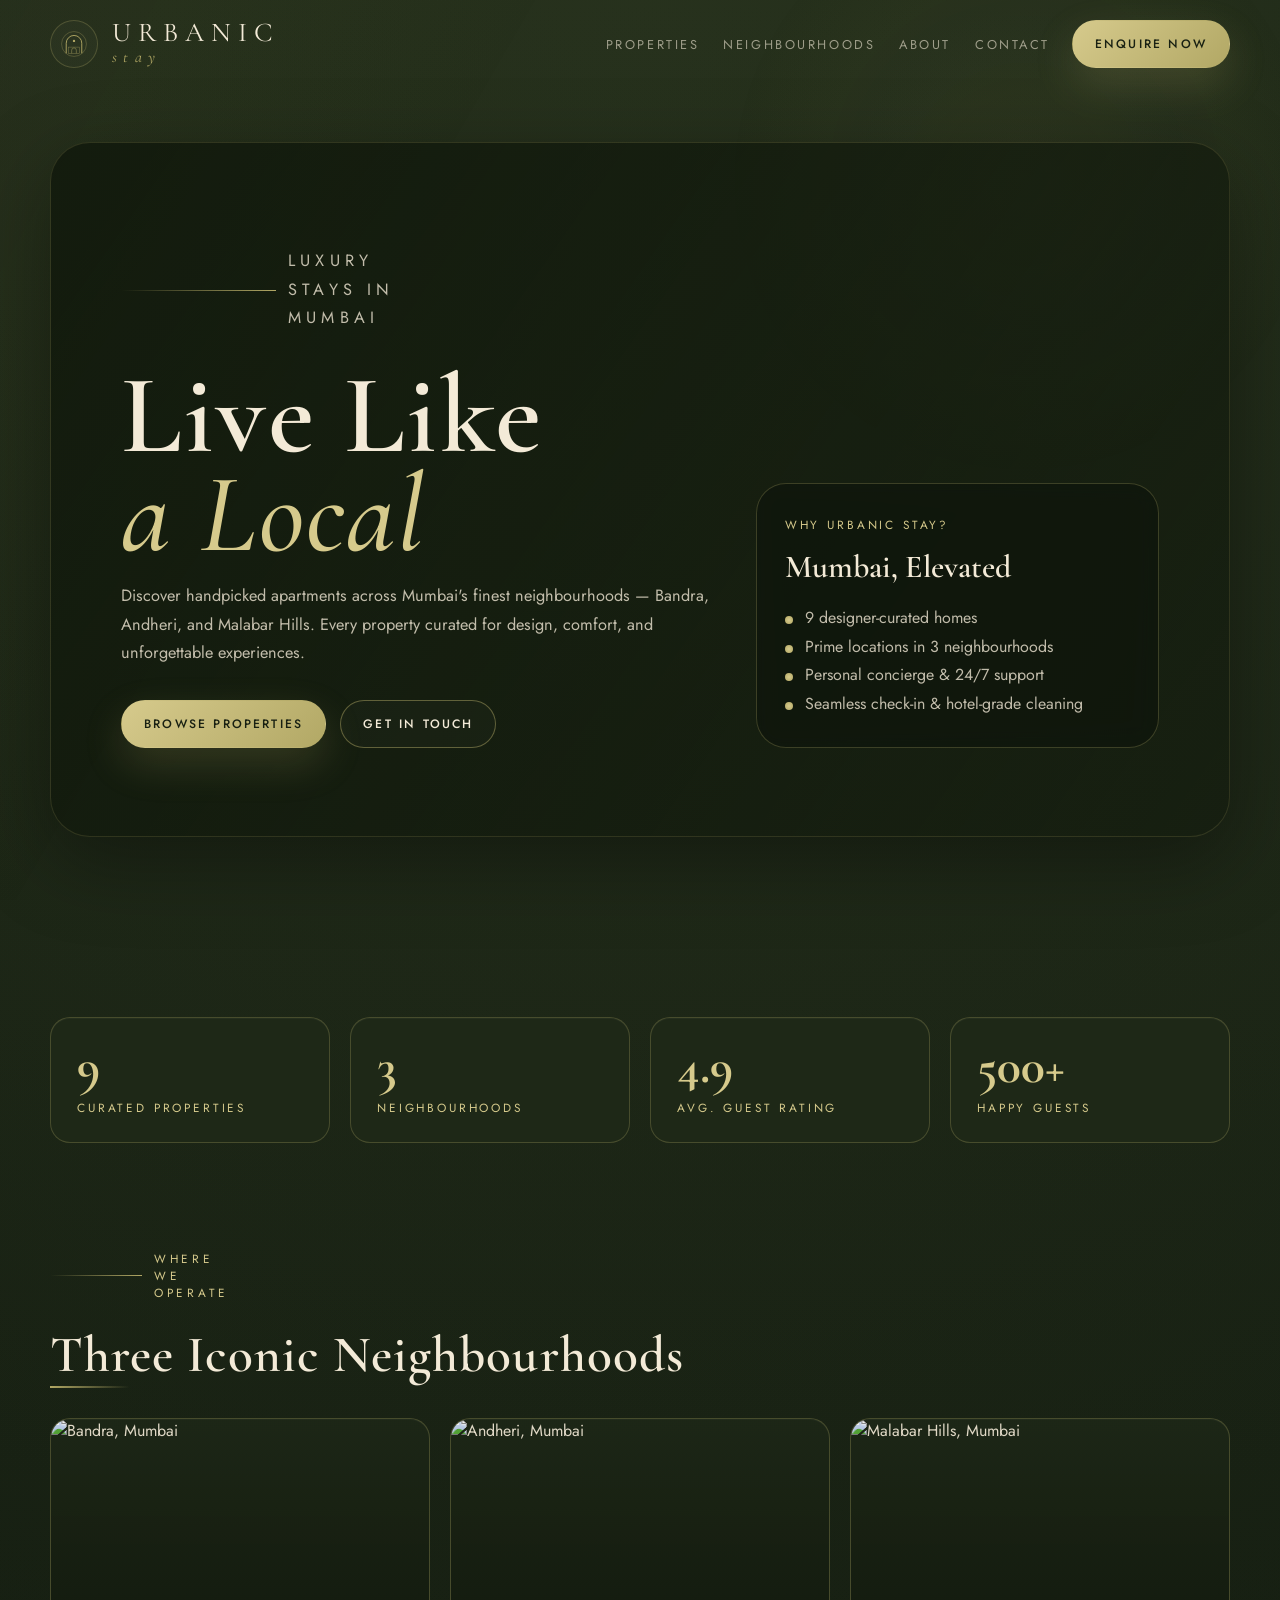
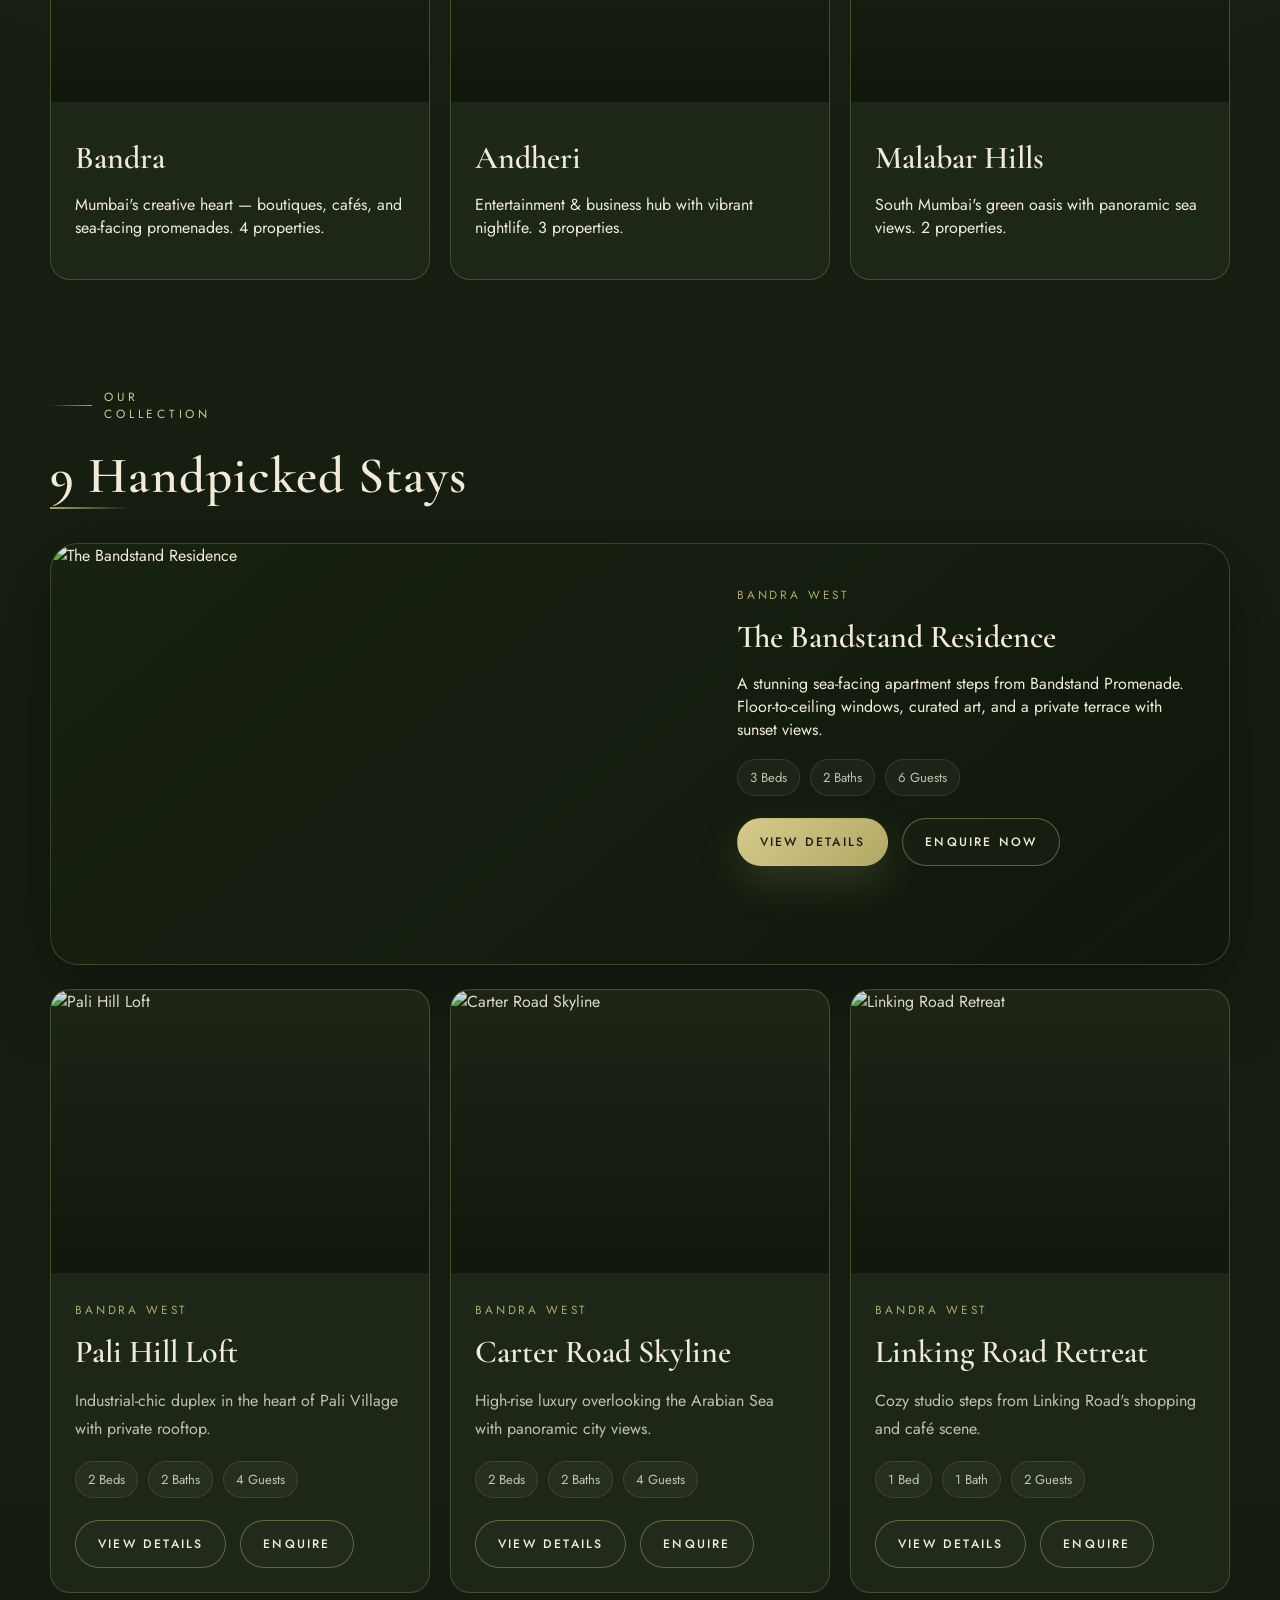
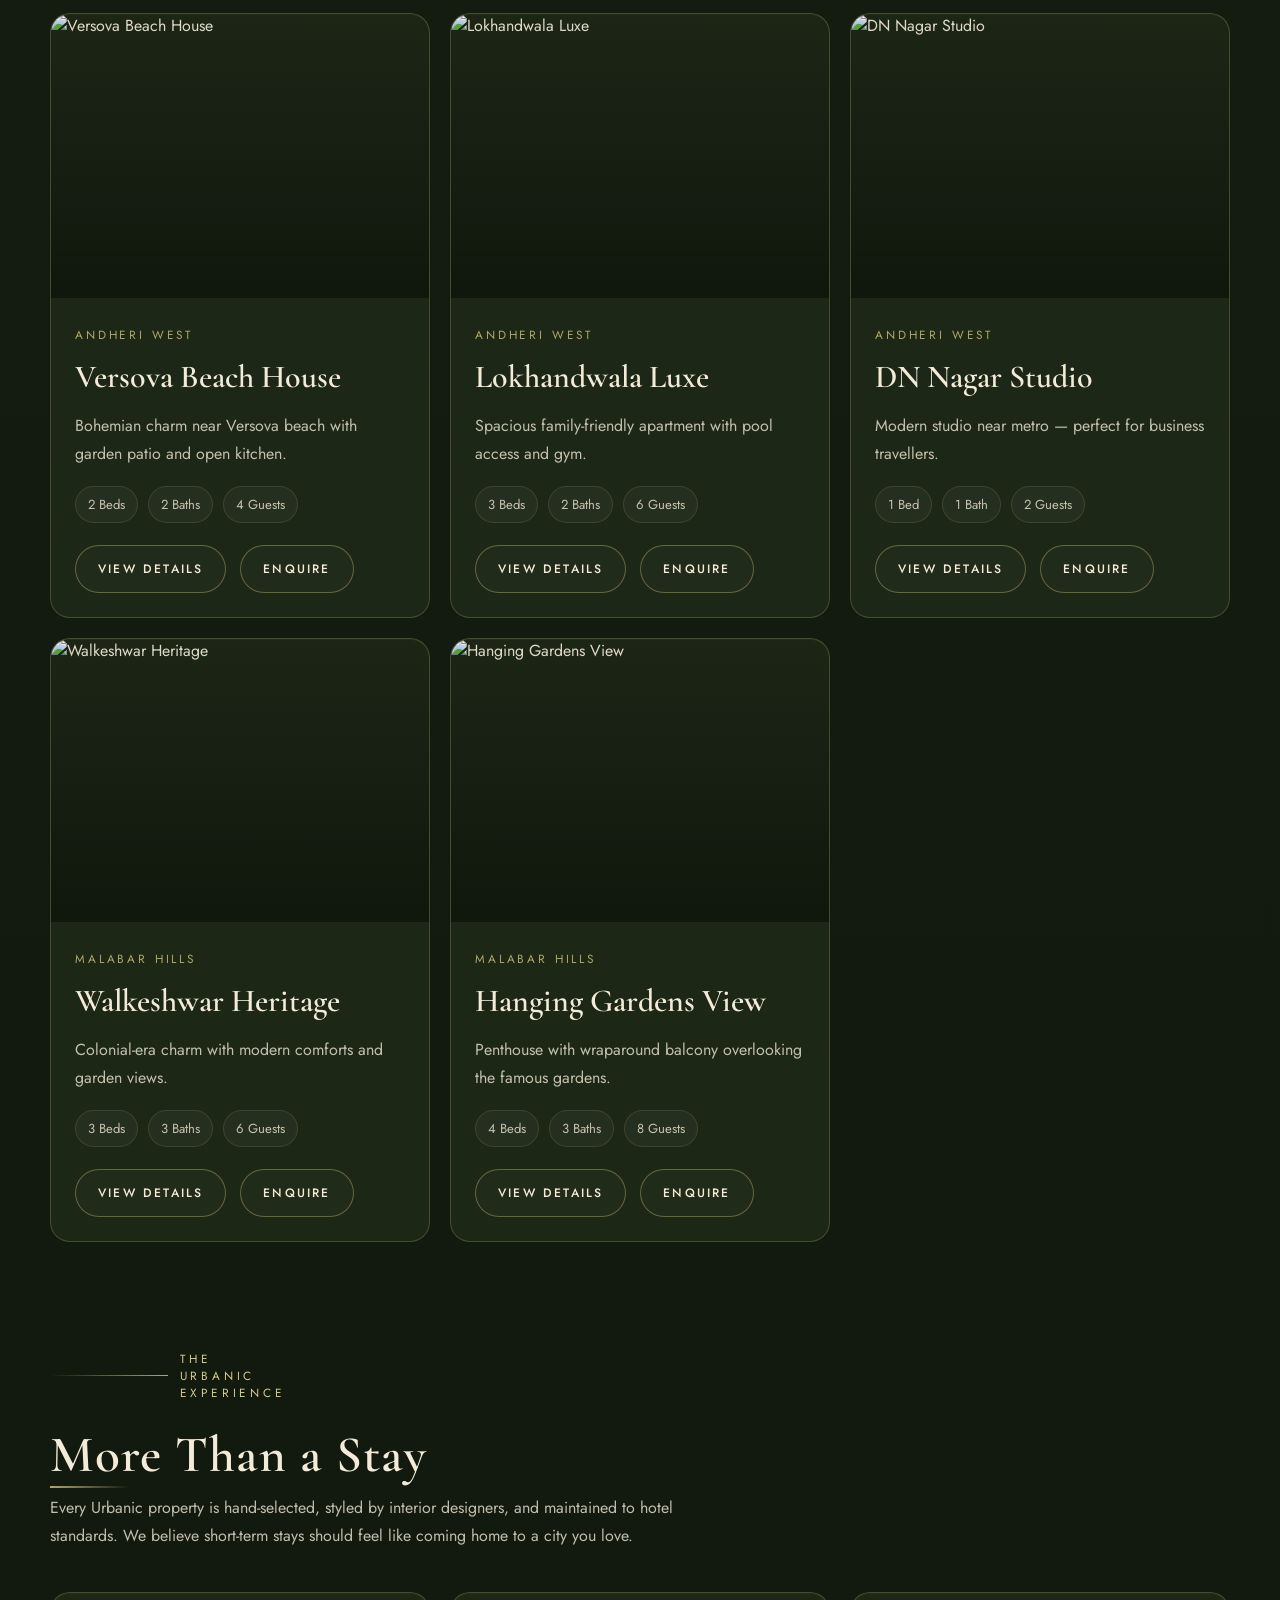
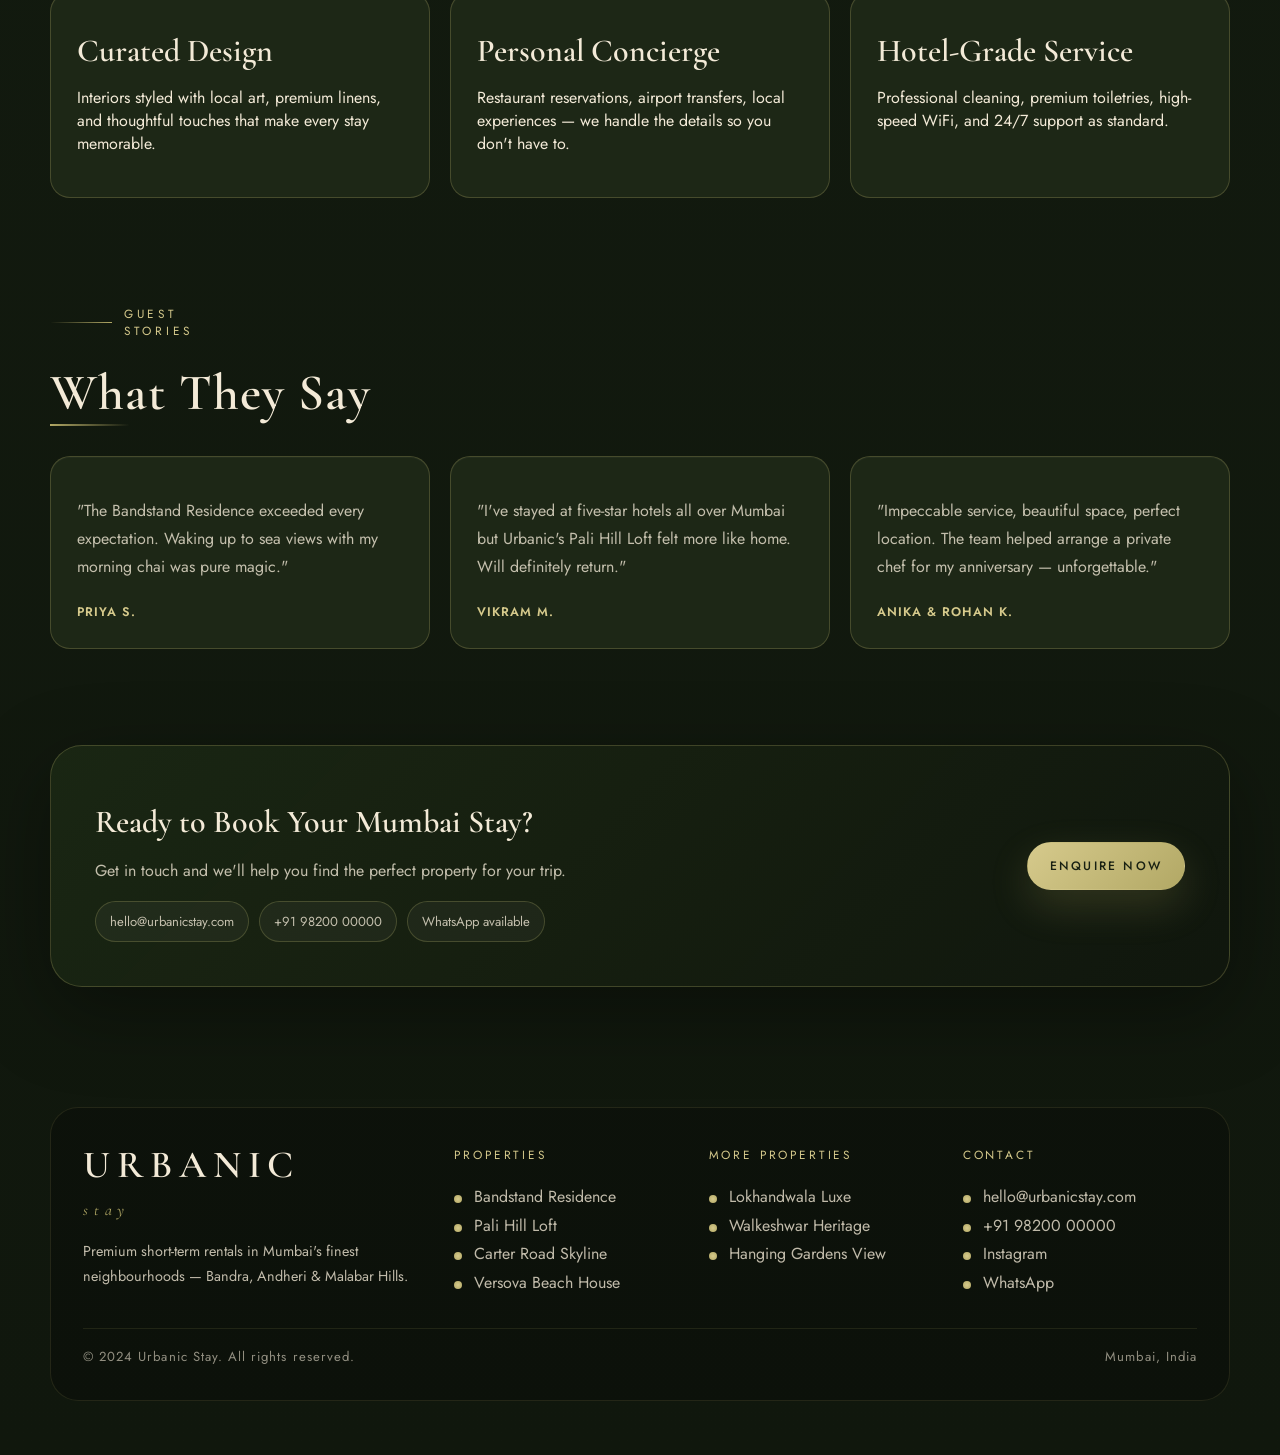
==== commit c6042b42: "Add smooth preloader and premium animations - Add animated preloader with logo draw-in effect - Add " ====
--- a/public/index.html
+++ b/public/index.html
@@ -8,6 +8,38 @@
   <link rel="stylesheet" href="urbanic.css">
 </head>
 <body>
+
+<!-- Preloader -->
+<div class="preloader" id="preloader">
+  <div class="preloader-content">
+    <div class="preloader-logo">
+      <svg viewBox="0 0 100 100" fill="none">
+        <!-- Outer ring -->
+        <circle class="logo-ring" cx="50" cy="50" r="45" stroke="#b2a865" stroke-width="1" fill="none"/>
+        <!-- Arch -->
+        <path class="logo-arch" d="M25 85V47a25 25 0 0 1 50 0v38" stroke="#b2a865" stroke-width="2" fill="none"/>
+        <!-- Door frame -->
+        <g class="logo-door">
+          <rect x="32" y="60" width="36" height="25" stroke="#b2a865" stroke-width="1" fill="none" opacity="0.6"/>
+          <path d="M42 85v-12a8 8 0 0 1 16 0v12" stroke="#b2a865" stroke-width="1" fill="none"/>
+        </g>
+        <!-- Center dot -->
+        <circle class="logo-dot" cx="50" cy="38" r="4" fill="#b2a865"/>
+      </svg>
+    </div>
+    <div class="preloader-brand">
+      <h1 class="preloader-title">URBANIC</h1>
+      <p class="preloader-subtitle">stay</p>
+    </div>
+    <div class="preloader-bar"></div>
+    <div class="preloader-dots">
+      <span class="preloader-dot"></span>
+      <span class="preloader-dot"></span>
+      <span class="preloader-dot"></span>
+    </div>
+  </div>
+</div>
+
 <div class="page-shell">
 
   <!-- Header -->
--- a/public/urbanic.css
+++ b/public/urbanic.css
@@ -1,4 +1,210 @@
 @import url('https://fonts.googleapis.com/css2?family=Cormorant+Garamond:wght@400;500;600;700&family=Jost:wght@300;400;500;600&display=swap');
+
+/* Premium Animations */
+@keyframes fadeIn {
+  from { opacity: 0; }
+  to { opacity: 1; }
+}
+
+@keyframes fadeInUp {
+  from { opacity: 0; transform: translateY(40px); }
+  to { opacity: 1; transform: translateY(0); }
+}
+
+@keyframes fadeInDown {
+  from { opacity: 0; transform: translateY(-30px); }
+  to { opacity: 1; transform: translateY(0); }
+}
+
+@keyframes scaleIn {
+  from { opacity: 0; transform: scale(0.9); }
+  to { opacity: 1; transform: scale(1); }
+}
+
+@keyframes slideInLeft {
+  from { opacity: 0; transform: translateX(-60px); }
+  to { opacity: 1; transform: translateX(0); }
+}
+
+@keyframes slideInRight {
+  from { opacity: 0; transform: translateX(60px); }
+  to { opacity: 1; transform: translateX(0); }
+}
+
+@keyframes shimmer {
+  0% { background-position: -200% center; }
+  100% { background-position: 200% center; }
+}
+
+@keyframes float {
+  0%, 100% { transform: translateY(0); }
+  50% { transform: translateY(-10px); }
+}
+
+@keyframes pulse {
+  0%, 100% { opacity: 1; }
+  50% { opacity: 0.6; }
+}
+
+@keyframes goldGlow {
+  0%, 100% { box-shadow: 0 0 20px rgba(178, 168, 101, 0.2); }
+  50% { box-shadow: 0 0 40px rgba(178, 168, 101, 0.4); }
+}
+
+@keyframes drawLine {
+  from { width: 0; }
+  to { width: 100%; }
+}
+
+@keyframes rotateIn {
+  from { opacity: 0; transform: rotate(-10deg) scale(0.9); }
+  to { opacity: 1; transform: rotate(0) scale(1); }
+}
+
+/* Preloader Styles */
+.preloader {
+  position: fixed;
+  inset: 0;
+  z-index: 9999;
+  background: linear-gradient(135deg, #0d1209 0%, #161f12 50%, #10170d 100%);
+  display: flex;
+  align-items: center;
+  justify-content: center;
+  flex-direction: column;
+  transition: opacity 0.8s cubic-bezier(0.4, 0, 0.2, 1), visibility 0.8s;
+}
+
+.preloader.is-hidden {
+  opacity: 0;
+  visibility: hidden;
+  pointer-events: none;
+}
+
+.preloader-content {
+  text-align: center;
+  position: relative;
+}
+
+.preloader-logo {
+  width: 120px;
+  height: 120px;
+  margin: 0 auto 32px;
+  position: relative;
+  animation: float 3s ease-in-out infinite;
+}
+
+.preloader-logo svg {
+  width: 100%;
+  height: 100%;
+}
+
+.preloader-logo .logo-ring {
+  stroke-dasharray: 314;
+  stroke-dashoffset: 314;
+  animation: drawRing 2s ease-out forwards;
+}
+
+@keyframes drawRing {
+  to { stroke-dashoffset: 0; }
+}
+
+.preloader-logo .logo-arch {
+  stroke-dasharray: 150;
+  stroke-dashoffset: 150;
+  animation: drawArch 1.5s ease-out 0.5s forwards;
+}
+
+@keyframes drawArch {
+  to { stroke-dashoffset: 0; }
+}
+
+.preloader-logo .logo-door {
+  opacity: 0;
+  animation: fadeIn 0.6s ease-out 1.2s forwards;
+}
+
+.preloader-logo .logo-dot {
+  opacity: 0;
+  animation: scaleIn 0.4s ease-out 1.5s forwards;
+}
+
+.preloader-brand {
+  opacity: 0;
+  animation: fadeInUp 0.8s ease-out 1s forwards;
+}
+
+.preloader-title {
+  font-family: 'Cormorant Garamond', serif;
+  font-size: 2.4rem;
+  font-weight: 600;
+  letter-spacing: 0.3em;
+  color: var(--text);
+  margin: 0;
+}
+
+.preloader-subtitle {
+  font-family: 'Cormorant Garamond', serif;
+  font-size: 1.1rem;
+  font-style: italic;
+  letter-spacing: 0.5em;
+  color: var(--accent);
+  margin-top: 4px;
+}
+
+.preloader-bar {
+  width: 180px;
+  height: 1px;
+  background: rgba(178, 168, 101, 0.2);
+  margin: 32px auto 0;
+  position: relative;
+  overflow: hidden;
+  opacity: 0;
+  animation: fadeIn 0.5s ease-out 1.4s forwards;
+}
+
+.preloader-bar::after {
+  content: '';
+  position: absolute;
+  left: 0;
+  top: 0;
+  height: 100%;
+  width: 0;
+  background: linear-gradient(90deg, transparent, var(--accent-bright), var(--accent), transparent);
+  animation: loadBar 2s ease-out 1.6s forwards;
+}
+
+@keyframes loadBar {
+  to { width: 100%; }
+}
+
+.preloader-dots {
+  display: flex;
+  justify-content: center;
+  gap: 8px;
+  margin-top: 24px;
+  opacity: 0;
+  animation: fadeIn 0.5s ease-out 1.8s forwards;
+}
+
+.preloader-dot {
+  width: 6px;
+  height: 6px;
+  border-radius: 50%;
+  background: var(--accent);
+  animation: pulse 1.4s ease-in-out infinite;
+}
+
+.preloader-dot:nth-child(2) { animation-delay: 0.2s; }
+.preloader-dot:nth-child(3) { animation-delay: 0.4s; }
+
+/* Page reveal after preloader */
+.page-shell {
+  opacity: 0;
+}
+
+.page-shell.is-revealed {
+  animation: fadeIn 0.8s ease-out forwards;
+}
 
 :root {
   --bg: #161f12;
@@ -178,6 +384,25 @@
   background: linear-gradient(135deg, var(--accent-bright), var(--accent));
   color: #182012;
   box-shadow: 0 16px 40px rgba(178, 168, 101, 0.2);
+  position: relative;
+  overflow: hidden;
+}
+
+.button-solid::before {
+  content: '';
+  position: absolute;
+  inset: 0;
+  background: linear-gradient(90deg, transparent, rgba(255,255,255,0.4), transparent);
+  transform: translateX(-100%);
+  transition: transform 0.6s ease;
+}
+
+.button-solid:hover::before {
+  transform: translateX(100%);
+}
+
+.button-solid:hover {
+  box-shadow: 0 20px 50px rgba(178, 168, 101, 0.35);
 }
 
 .button-ghost {
@@ -454,6 +679,21 @@
   border-radius: var(--radius-md);
   padding: 26px;
   box-shadow: inset 0 1px 0 rgba(255, 255, 255, 0.03);
+  transition: transform 0.5s cubic-bezier(0.23, 1, 0.32, 1), 
+              border-color 0.4s ease, 
+              box-shadow 0.5s ease;
+}
+
+.stat-card:hover,
+.neighbourhood-card:hover,
+.listing-card:hover,
+.experience-card:hover,
+.testimonial-card:hover {
+  transform: translateY(-8px);
+  border-color: var(--line-strong);
+  box-shadow: 0 20px 60px rgba(0, 0, 0, 0.3), 
+              0 0 40px rgba(178, 168, 101, 0.08),
+              inset 0 1px 0 rgba(255, 255, 255, 0.05);
 }
 
 .stat-card strong,
@@ -499,6 +739,14 @@
   width: 100%;
   height: 100%;
   object-fit: cover;
+  transition: transform 0.8s cubic-bezier(0.23, 1, 0.32, 1), filter 0.5s ease;
+}
+
+.neighbourhood-card:hover .neighbourhood-media img,
+.listing-card:hover .listing-media img,
+.gallery-card:hover img {
+  transform: scale(1.08);
+  filter: brightness(1.05);
 }
 
 .neighbourhood-copy,
@@ -672,13 +920,162 @@
 
 .fade-up {
   opacity: 0;
-  transform: translateY(24px);
-  transition: opacity 0.7s ease, transform 0.7s ease;
+  transform: translateY(40px);
+  transition: opacity 0.8s cubic-bezier(0.23, 1, 0.32, 1), 
+              transform 0.8s cubic-bezier(0.23, 1, 0.32, 1);
 }
 
 .fade-up.is-visible {
   opacity: 1;
   transform: translateY(0);
+}
+
+/* Staggered animations for grid children */
+.fade-up.is-visible .stat-card,
+.fade-up.is-visible .neighbourhood-card,
+.fade-up.is-visible .listing-card,
+.fade-up.is-visible .experience-card,
+.fade-up.is-visible .testimonial-card,
+.fade-up.is-visible .gallery-card {
+  animation: fadeInUp 0.7s cubic-bezier(0.23, 1, 0.32, 1) both;
+}
+
+.fade-up.is-visible > *:nth-child(1) { animation-delay: 0s; }
+.fade-up.is-visible > *:nth-child(2) { animation-delay: 0.1s; }
+.fade-up.is-visible > *:nth-child(3) { animation-delay: 0.2s; }
+.fade-up.is-visible > *:nth-child(4) { animation-delay: 0.3s; }
+.fade-up.is-visible > *:nth-child(5) { animation-delay: 0.4s; }
+.fade-up.is-visible > *:nth-child(6) { animation-delay: 0.5s; }
+.fade-up.is-visible > *:nth-child(7) { animation-delay: 0.6s; }
+.fade-up.is-visible > *:nth-child(8) { animation-delay: 0.7s; }
+.fade-up.is-visible > *:nth-child(9) { animation-delay: 0.8s; }
+
+/* Hero entrance animations */
+.hero-copy .eyebrow {
+  opacity: 0;
+  animation: slideInLeft 0.8s cubic-bezier(0.23, 1, 0.32, 1) 0.3s forwards;
+}
+
+.hero-title {
+  opacity: 0;
+  animation: fadeInUp 1s cubic-bezier(0.23, 1, 0.32, 1) 0.5s forwards;
+}
+
+.hero-copy > p {
+  opacity: 0;
+  animation: fadeInUp 0.8s cubic-bezier(0.23, 1, 0.32, 1) 0.7s forwards;
+}
+
+.hero-actions {
+  opacity: 0;
+  animation: fadeInUp 0.8s cubic-bezier(0.23, 1, 0.32, 1) 0.9s forwards;
+}
+
+.hero-card {
+  opacity: 0;
+  animation: slideInRight 1s cubic-bezier(0.23, 1, 0.32, 1) 0.6s forwards;
+}
+
+/* Section title animations */
+.section-title {
+  position: relative;
+}
+
+.section-title::after {
+  content: '';
+  position: absolute;
+  left: 0;
+  bottom: -8px;
+  width: 0;
+  height: 2px;
+  background: linear-gradient(90deg, var(--accent), transparent);
+  transition: width 0.8s cubic-bezier(0.23, 1, 0.32, 1) 0.3s;
+}
+
+.fade-up.is-visible .section-title::after,
+.section-title.is-visible::after {
+  width: 80px;
+}
+
+/* Eyebrow line animation */
+.eyebrow::before {
+  animation: drawLine 0.6s ease-out 0.2s both;
+}
+
+/* Listing featured hover */
+.listing-featured {
+  transition: transform 0.5s cubic-bezier(0.23, 1, 0.32, 1), box-shadow 0.5s ease;
+}
+
+.listing-featured:hover {
+  transform: translateY(-4px);
+  box-shadow: 0 30px 80px rgba(0, 0, 0, 0.4), 0 0 60px rgba(178, 168, 101, 0.1);
+}
+
+.listing-featured-media img {
+  transition: transform 1s cubic-bezier(0.23, 1, 0.32, 1);
+}
+
+.listing-featured:hover .listing-featured-media img {
+  transform: scale(1.05);
+}
+
+/* Contact banner hover */
+.contact-banner {
+  transition: transform 0.5s cubic-bezier(0.23, 1, 0.32, 1), box-shadow 0.5s ease;
+}
+
+.contact-banner:hover {
+  transform: translateY(-4px);
+  box-shadow: 0 30px 80px rgba(0, 0, 0, 0.4), 0 0 40px rgba(178, 168, 101, 0.1);
+}
+
+/* Brand logo animation */
+.brand {
+  transition: transform 0.4s ease;
+}
+
+.brand:hover {
+  transform: translateY(-2px);
+}
+
+.brand-mark {
+  transition: border-color 0.4s ease, box-shadow 0.4s ease;
+}
+
+.brand:hover .brand-mark {
+  border-color: var(--accent);
+  box-shadow: 0 0 20px rgba(178, 168, 101, 0.2);
+}
+
+/* Nav link underline animation */
+.site-nav-links a {
+  position: relative;
+}
+
+.site-nav-links a::after {
+  content: '';
+  position: absolute;
+  left: 0;
+  bottom: -4px;
+  width: 0;
+  height: 1px;
+  background: var(--accent);
+  transition: width 0.4s cubic-bezier(0.23, 1, 0.32, 1);
+}
+
+.site-nav-links a:hover::after {
+  width: 100%;
+}
+
+/* Footer link hover */
+.footer-list a {
+  transition: color 0.3s ease, padding-left 0.3s ease;
+}
+
+.footer-list a:hover {
+  color: var(--accent-bright);
+  padding-left: 8px;
 }
 
 .listing-hero {
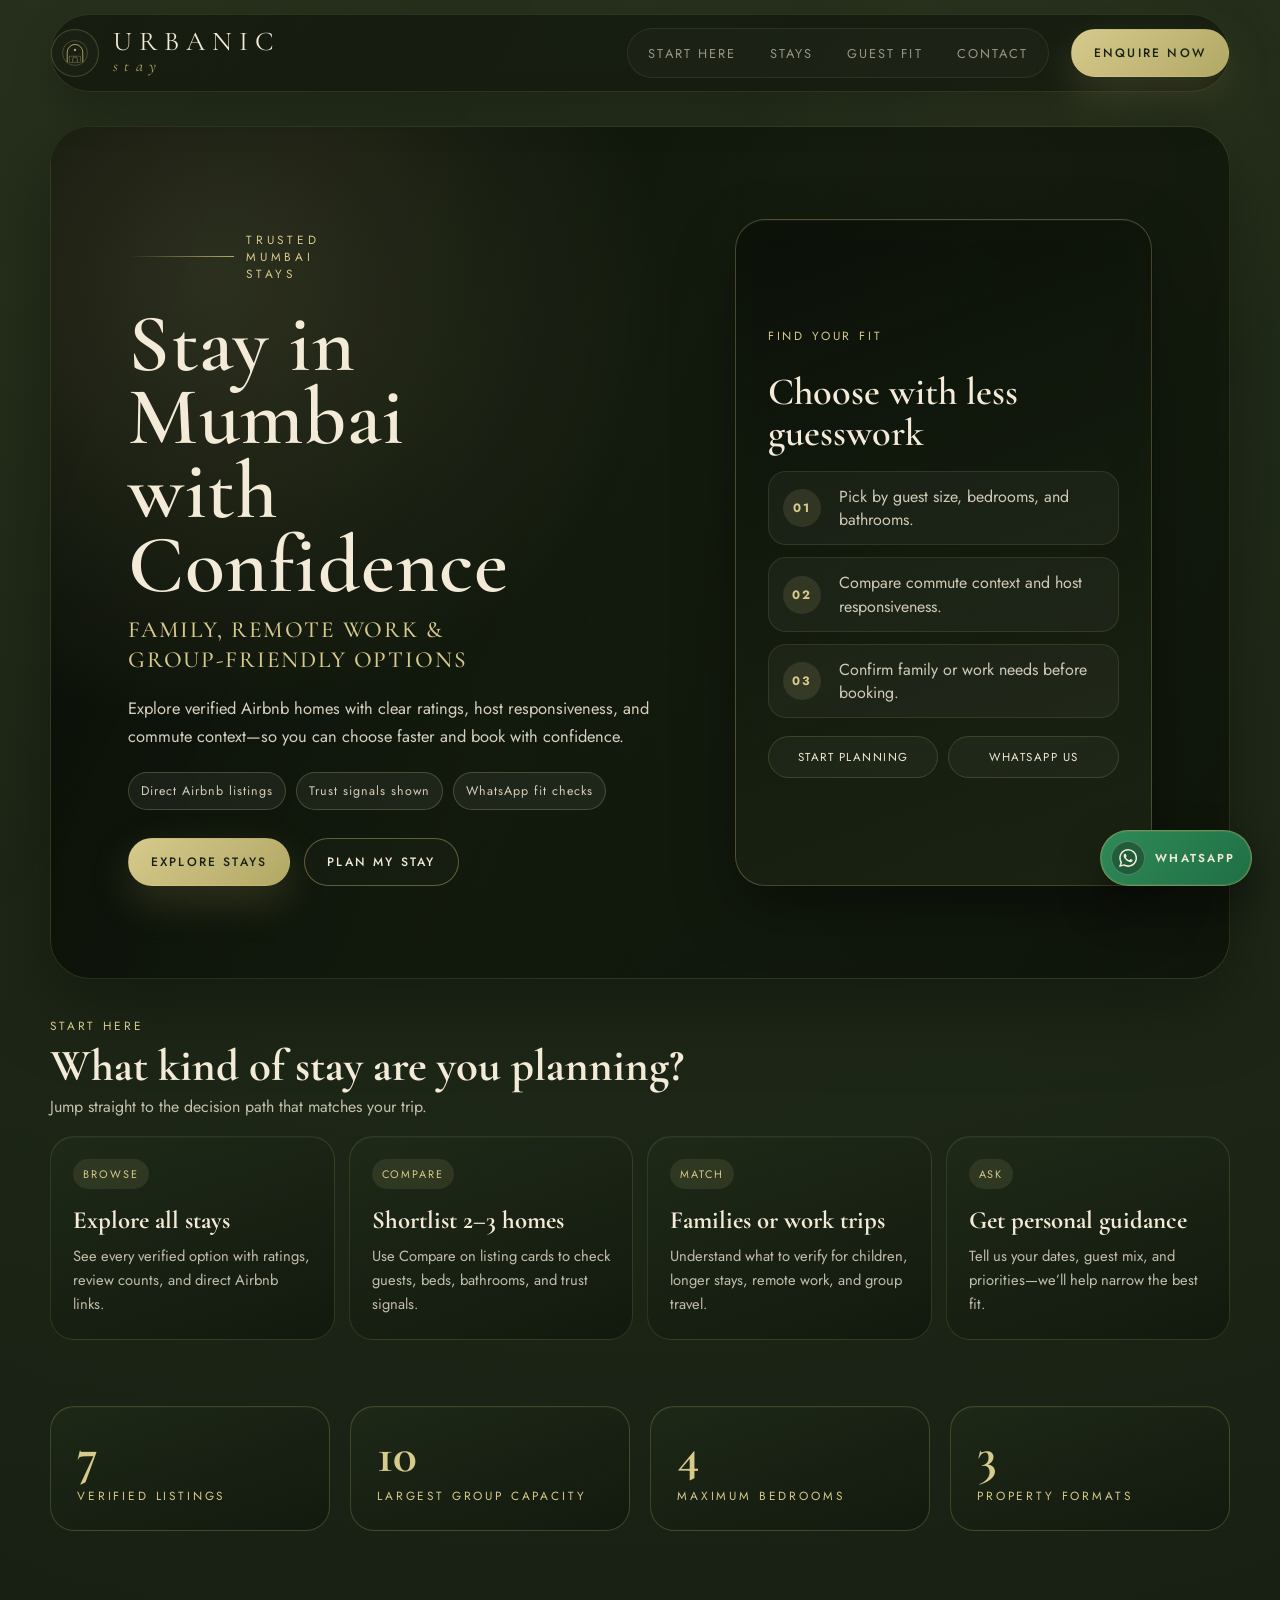
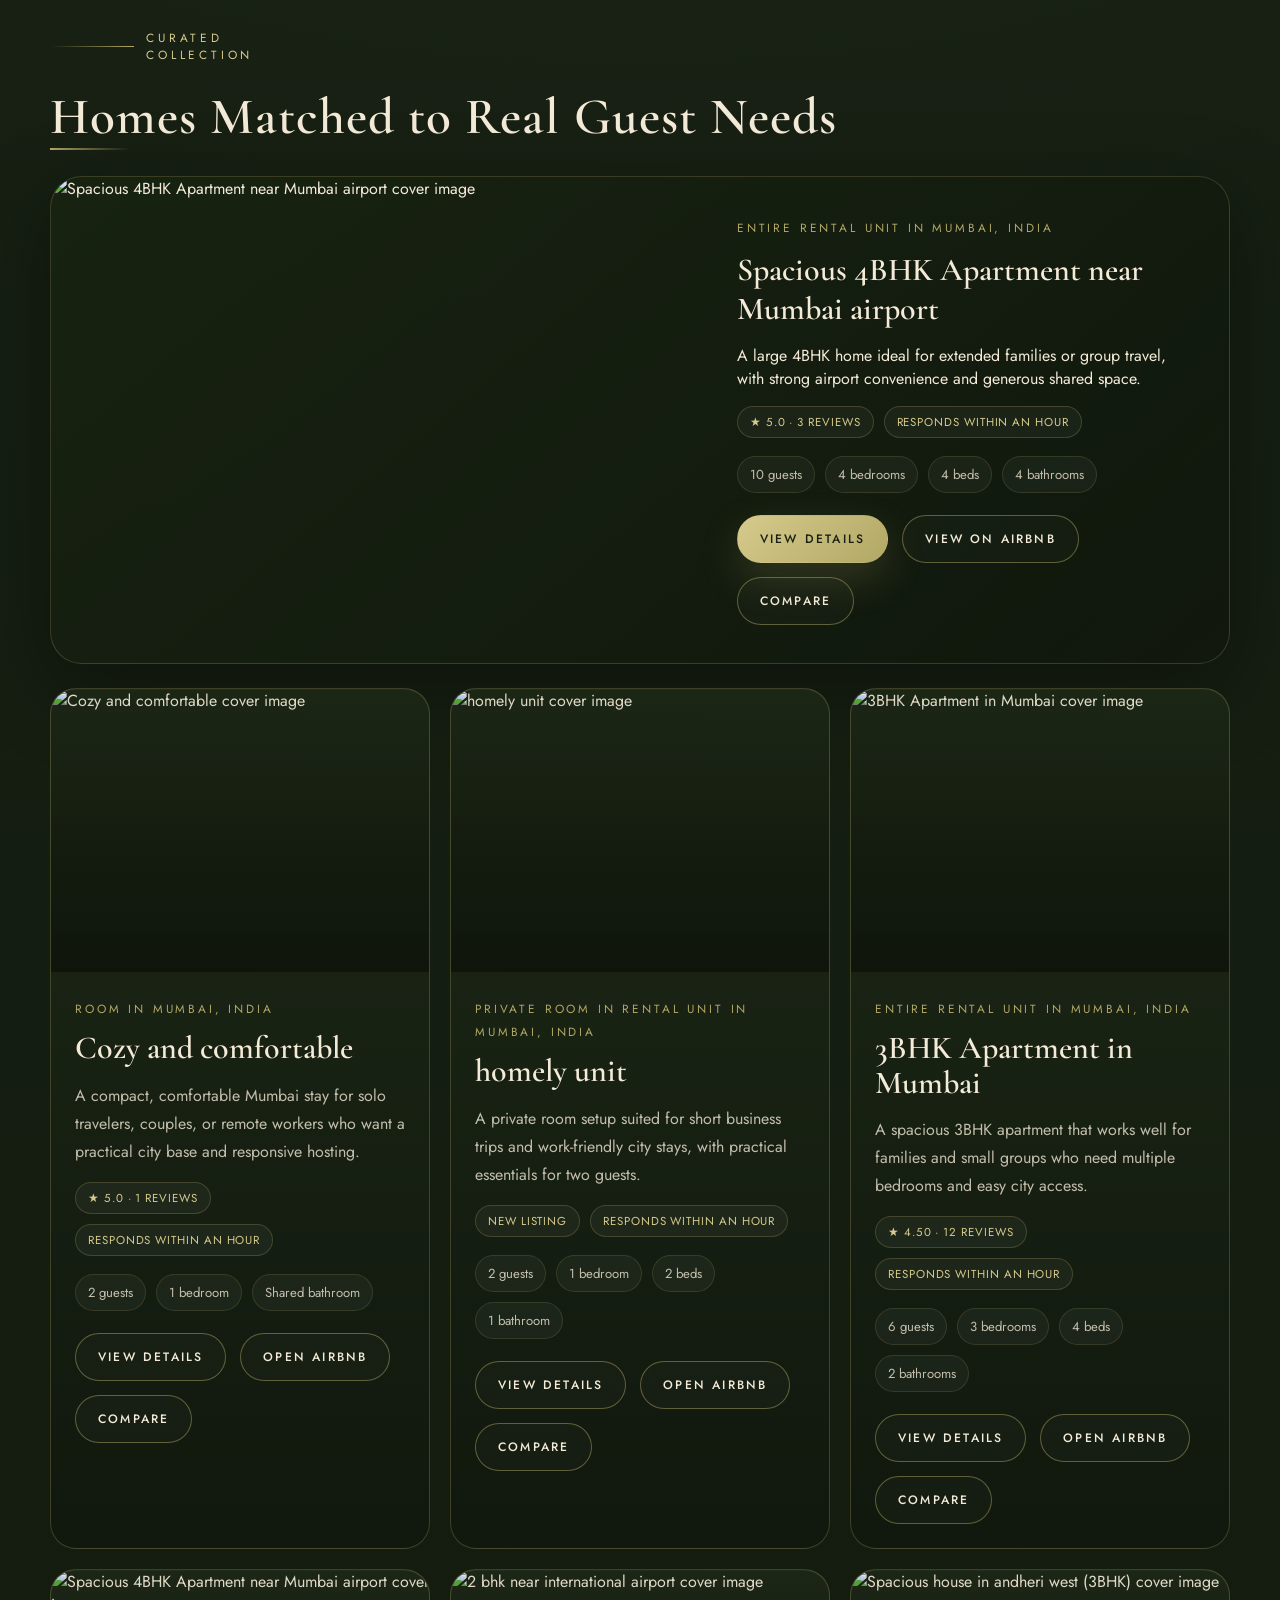
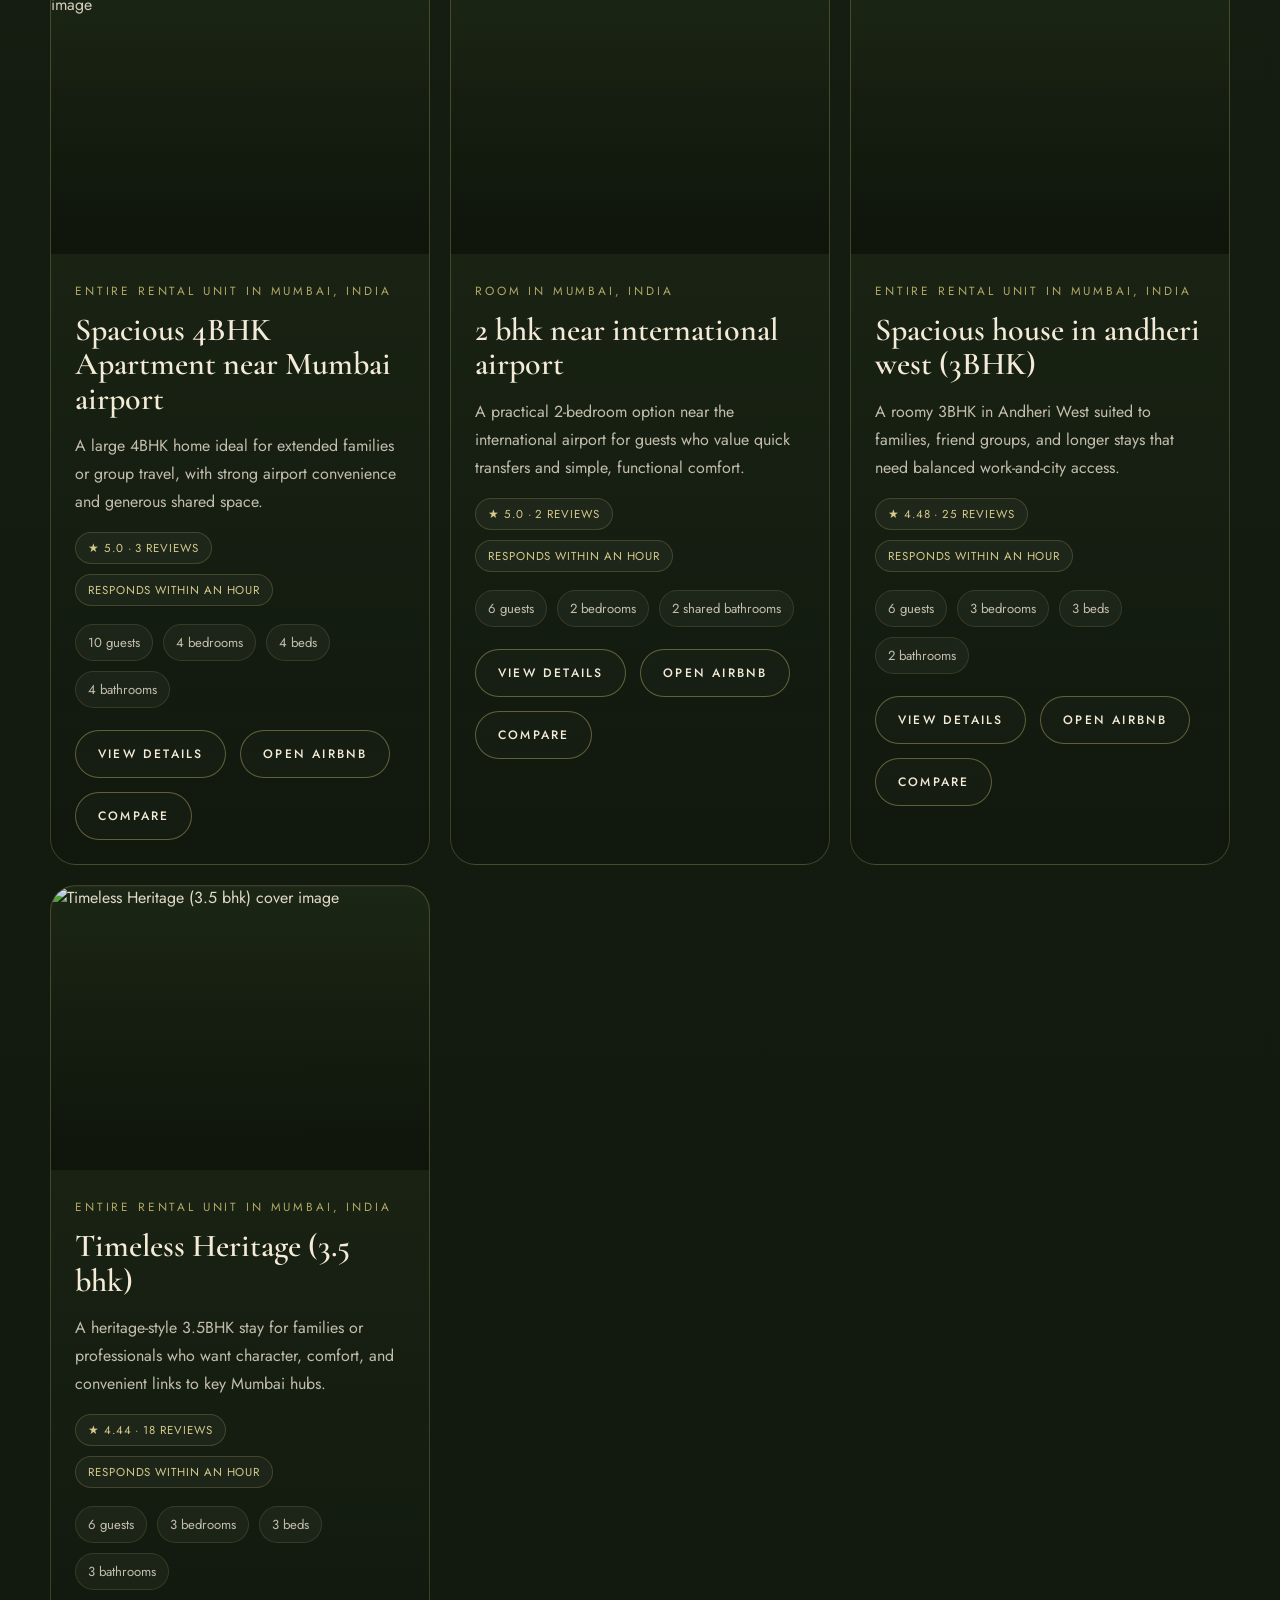
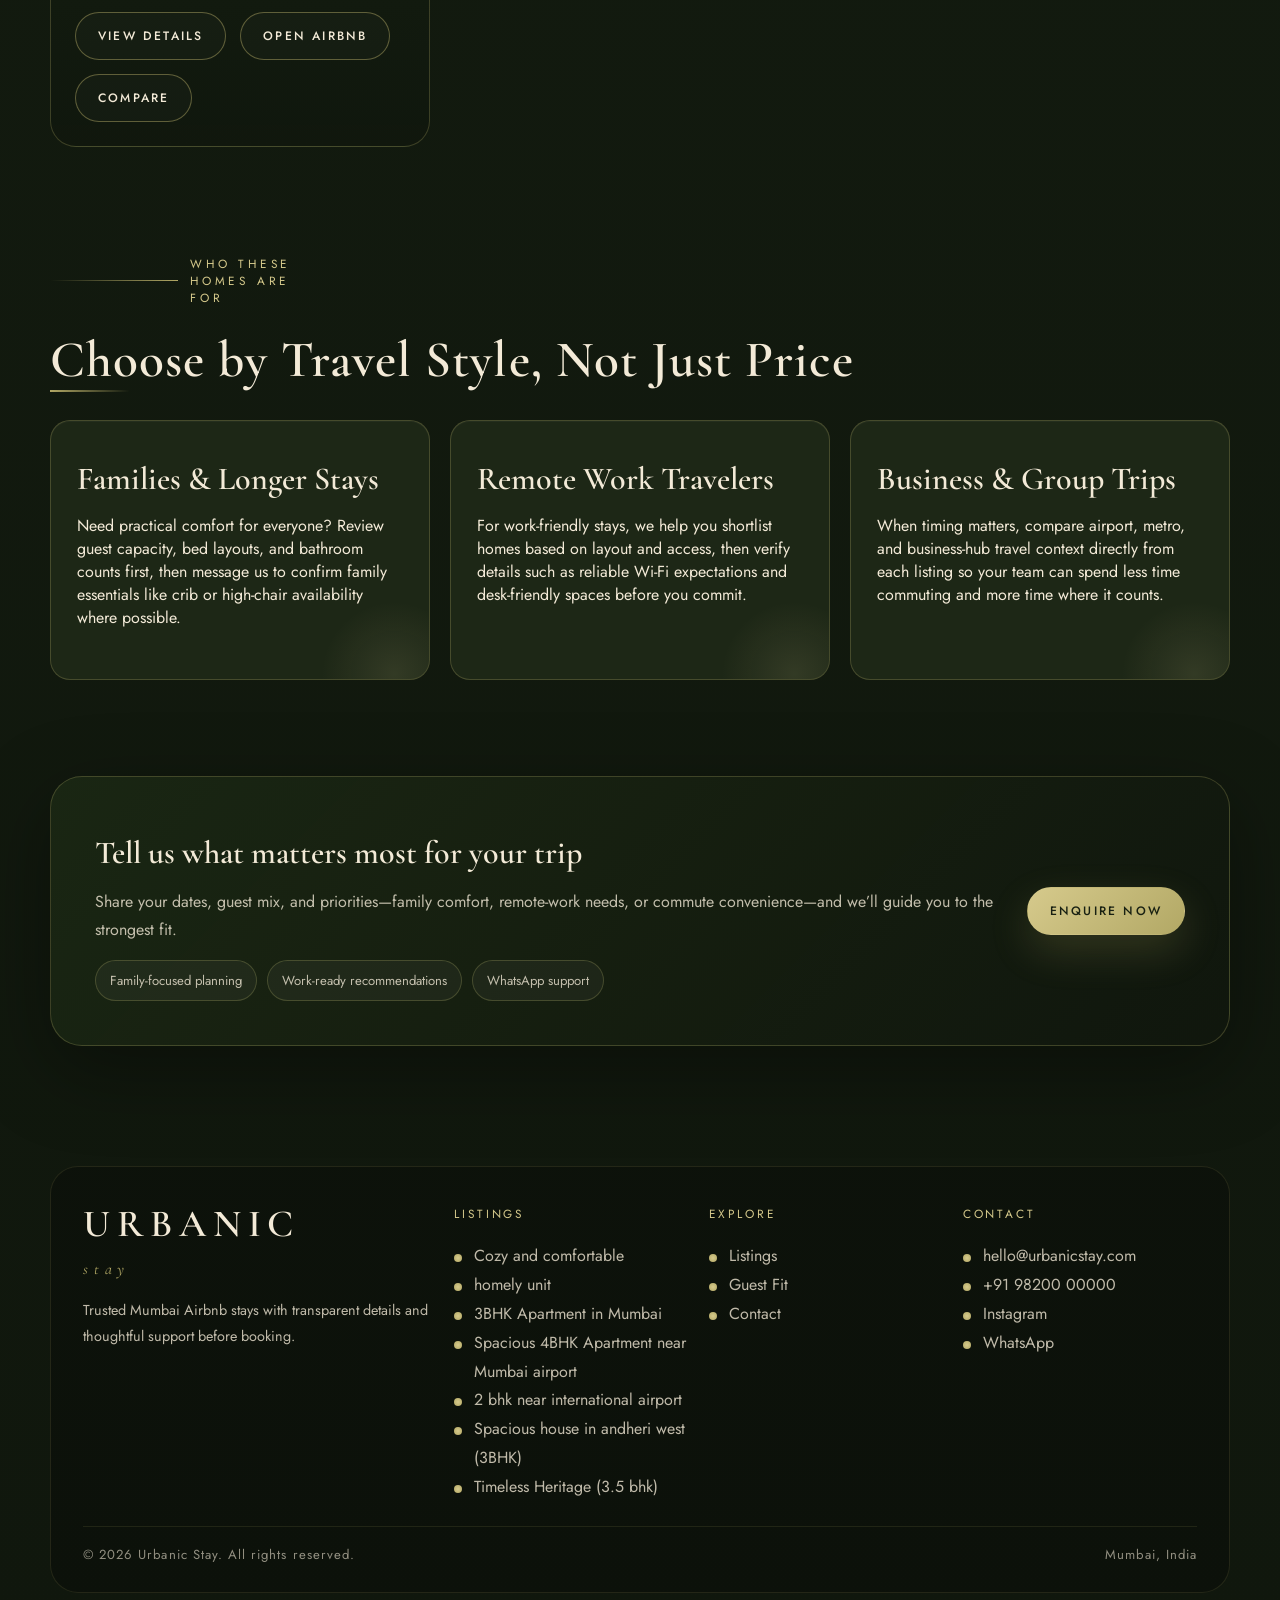
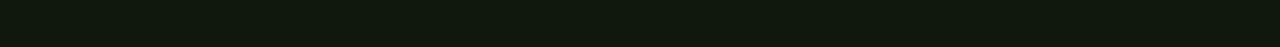
==== commit 3537fc38: "Redesign Urbanic Stay website Co-Authored-By: Oz <oz-agent@warp.dev>" ====
--- a/public/index.html
+++ b/public/index.html
@@ -3,27 +3,21 @@
 <head>
   <meta charset="UTF-8">
   <meta name="viewport" content="width=device-width, initial-scale=1.0">
-  <title>Urbanic Stay — Premium Stays in Mumbai</title>
-  <meta name="description" content="Curated luxury short-term rentals across Mumbai's most prestigious neighbourhoods — Bandra, Andheri & Malabar Hills.">
+  <title>Urbanic Stay — Real Airbnb Listings in Mumbai</title>
+  <meta name="description" content="Discover trusted Mumbai Airbnb stays with transparent listing details, family and remote-work guidance, and direct booking links.">
   <link rel="stylesheet" href="urbanic.css">
 </head>
-<body>
-
-<!-- Preloader -->
+<body data-page="home">
 <div class="preloader" id="preloader">
   <div class="preloader-content">
     <div class="preloader-logo">
       <svg viewBox="0 0 100 100" fill="none">
-        <!-- Outer ring -->
         <circle class="logo-ring" cx="50" cy="50" r="45" stroke="#b2a865" stroke-width="1" fill="none"/>
-        <!-- Arch -->
         <path class="logo-arch" d="M25 85V47a25 25 0 0 1 50 0v38" stroke="#b2a865" stroke-width="2" fill="none"/>
-        <!-- Door frame -->
         <g class="logo-door">
           <rect x="32" y="60" width="36" height="25" stroke="#b2a865" stroke-width="1" fill="none" opacity="0.6"/>
           <path d="M42 85v-12a8 8 0 0 1 16 0v12" stroke="#b2a865" stroke-width="1" fill="none"/>
         </g>
-        <!-- Center dot -->
         <circle class="logo-dot" cx="50" cy="38" r="4" fill="#b2a865"/>
       </svg>
     </div>
@@ -39,10 +33,8 @@
     </div>
   </div>
 </div>
-
 <div class="page-shell">
 
-  <!-- Header -->
   <header class="site-header">
     <div class="site-header-inner">
       <a href="index.html" class="brand">
@@ -62,9 +54,9 @@
       </a>
       <nav class="site-nav">
         <div class="site-nav-links">
-          <a href="#listings">Properties</a>
-          <a href="#neighbourhoods">Neighbourhoods</a>
-          <a href="#about">About</a>
+          <a href="#planner">Start Here</a>
+          <a href="#listings">Stays</a>
+          <a href="#guest-fit">Guest Fit</a>
           <a href="#contact">Contact</a>
         </div>
         <button class="button button-solid" data-enquire="">Enquire Now</button>
@@ -73,344 +65,155 @@
     </div>
   </header>
 
-  <!-- Hero -->
   <section class="hero">
-    <div class="hero-panel" style="background-image: linear-gradient(125deg, rgba(18,26,13,0.92), rgba(18,26,13,0.6)), url('https://images.unsplash.com/photo-1570168007204-dfb528c6958f?auto=format&fit=crop&w=1600&q=80');">
+    <div class="hero-panel">
       <div class="hero-grid">
         <div class="hero-copy">
-          <p class="eyebrow">Luxury Stays in Mumbai</p>
-          <h1 class="hero-title">Live Like<br><span>a Local</span></h1>
-          <p>Discover handpicked apartments across Mumbai's finest neighbourhoods — Bandra, Andheri, and Malabar Hills. Every property curated for design, comfort, and unforgettable experiences.</p>
-          <div class="hero-actions" style="margin-top:32px;">
-            <a href="#listings" class="button button-solid">Browse Properties</a>
-            <button class="button button-ghost" data-enquire="">Get in Touch</button>
+          <p class="eyebrow">Trusted Mumbai Stays</p>
+          <h1 class="hero-title">Stay in Mumbai with Confidence<span>Family, Remote Work & Group-Friendly Options</span></h1>
+          <p class="hero-intro">Explore verified Airbnb homes with clear ratings, host responsiveness, and commute context—so you can choose faster and book with confidence.</p>
+          <div class="hero-proof-row">
+            <span>Direct Airbnb listings</span>
+            <span>Trust signals shown</span>
+            <span>WhatsApp fit checks</span>
+          </div>
+          <div class="hero-actions">
+            <a href="#listings" class="button button-solid">Explore Stays</a>
+            <button class="button button-ghost" data-enquire="">Plan My Stay</button>
           </div>
         </div>
         <div class="hero-card">
-          <span class="hero-card-label">Why Urbanic Stay?</span>
-          <h2>Mumbai, Elevated</h2>
-          <ul class="hero-card-list">
-            <li>9 designer-curated homes</li>
-            <li>Prime locations in 3 neighbourhoods</li>
-            <li>Personal concierge &amp; 24/7 support</li>
-            <li>Seamless check-in &amp; hotel-grade cleaning</li>
-          </ul>
-        </div>
-      </div>
-    </div>
-  </section>
-
-  <!-- Stats -->
+          <span class="hero-card-label">Find Your Fit</span>
+          <h2>Choose with less guesswork</h2>
+          <div class="hero-step-list">
+            <div class="hero-step">
+              <strong>01</strong>
+              <span>Pick by guest size, bedrooms, and bathrooms.</span>
+            </div>
+            <div class="hero-step">
+              <strong>02</strong>
+              <span>Compare commute context and host responsiveness.</span>
+            </div>
+            <div class="hero-step">
+              <strong>03</strong>
+              <span>Confirm family or work needs before booking.</span>
+            </div>
+          </div>
+          <div class="hero-card-actions">
+            <a href="#planner">Start planning</a>
+            <a href="https://wa.me/919148975521?text=Hi%20Urbanic%20Stay%2C%20I%20want%20help%20choosing%20a%20stay." target="_blank" rel="noopener noreferrer">WhatsApp us</a>
+          </div>
+        </div>
+      </div>
+    </div>
+  </section>
+
+  <section class="planner-strip" id="planner">
+    <div class="container">
+      <div class="planner-header fade-up">
+        <span class="mini-label">Start Here</span>
+        <h2>What kind of stay are you planning?</h2>
+        <p>Jump straight to the decision path that matches your trip.</p>
+      </div>
+      <div class="planner-grid fade-up">
+        <a class="planner-card" href="#listings">
+          <span>Browse</span>
+          <strong>Explore all stays</strong>
+          <p>See every verified option with ratings, review counts, and direct Airbnb links.</p>
+        </a>
+        <a class="planner-card" href="#listings">
+          <span>Compare</span>
+          <strong>Shortlist 2–3 homes</strong>
+          <p>Use Compare on listing cards to check guests, beds, bathrooms, and trust signals.</p>
+        </a>
+        <a class="planner-card" href="#guest-fit">
+          <span>Match</span>
+          <strong>Families or work trips</strong>
+          <p>Understand what to verify for children, longer stays, remote work, and group travel.</p>
+        </a>
+        <a class="planner-card" href="#contact">
+          <span>Ask</span>
+          <strong>Get personal guidance</strong>
+          <p>Tell us your dates, guest mix, and priorities—we’ll help narrow the best fit.</p>
+        </a>
+      </div>
+    </div>
+  </section>
   <section class="section" id="stats">
     <div class="container">
       <div class="stats-grid fade-up">
         <div class="stat-card">
-          <strong>9</strong>
-          <span class="stat-label">Curated Properties</span>
+          <strong data-listing-count>7</strong>
+          <span class="stat-label">Verified Listings</span>
+        </div>
+        <div class="stat-card">
+          <strong>10</strong>
+          <span class="stat-label">Largest Group Capacity</span>
+        </div>
+        <div class="stat-card">
+          <strong>4</strong>
+          <span class="stat-label">Maximum Bedrooms</span>
         </div>
         <div class="stat-card">
           <strong>3</strong>
-          <span class="stat-label">Neighbourhoods</span>
-        </div>
-        <div class="stat-card">
-          <strong>4.9</strong>
-          <span class="stat-label">Avg. Guest Rating</span>
-        </div>
-        <div class="stat-card">
-          <strong>500+</strong>
-          <span class="stat-label">Happy Guests</span>
-        </div>
-      </div>
-    </div>
-  </section>
-
-  <!-- Neighbourhoods -->
-  <section class="section" id="neighbourhoods">
-    <div class="container">
-      <p class="eyebrow fade-up">Where We Operate</p>
-      <h2 class="section-title fade-up">Three Iconic Neighbourhoods</h2>
-      <div class="neighbourhood-grid fade-up" style="margin-top:38px;">
-        <article class="neighbourhood-card">
-          <div class="neighbourhood-media">
-            <img src="https://images.unsplash.com/photo-1567157577867-05ccb1388e66?auto=format&fit=crop&w=800&q=80" alt="Bandra, Mumbai">
-          </div>
-          <div class="neighbourhood-copy">
-            <h3>Bandra</h3>
-            <p>Mumbai's creative heart — boutiques, cafés, and sea-facing promenades. 4 properties.</p>
-          </div>
-        </article>
-        <article class="neighbourhood-card">
-          <div class="neighbourhood-media">
-            <img src="https://images.unsplash.com/photo-1582510003544-4d00b7f74220?auto=format&fit=crop&w=800&q=80" alt="Andheri, Mumbai">
-          </div>
-          <div class="neighbourhood-copy">
-            <h3>Andheri</h3>
-            <p>Entertainment &amp; business hub with vibrant nightlife. 3 properties.</p>
-          </div>
-        </article>
-        <article class="neighbourhood-card">
-          <div class="neighbourhood-media">
-            <img src="https://images.unsplash.com/photo-1595658658481-d53d3f999875?auto=format&fit=crop&w=800&q=80" alt="Malabar Hills, Mumbai">
-          </div>
-          <div class="neighbourhood-copy">
-            <h3>Malabar Hills</h3>
-            <p>South Mumbai's green oasis with panoramic sea views. 2 properties.</p>
-          </div>
-        </article>
-      </div>
-    </div>
-  </section>
-
-  <!-- Featured Listing -->
+          <span class="stat-label">Property Formats</span>
+        </div>
+      </div>
+    </div>
+  </section>
+
   <section class="section" id="listings">
     <div class="container">
-      <p class="eyebrow fade-up">Our Collection</p>
-      <h2 class="section-title fade-up">9 Handpicked Stays</h2>
-
-      <div class="listing-featured fade-up" style="margin-top:42px;">
-        <div class="listing-featured-media">
-          <img src="https://images.unsplash.com/photo-1600596542815-ffad4c1539a9?auto=format&fit=crop&w=900&q=80" alt="The Bandstand Residence">
-        </div>
-        <div class="listing-featured-copy">
-          <span class="listing-area">Bandra West</span>
-          <h2>The Bandstand Residence</h2>
-          <p>A stunning sea-facing apartment steps from Bandstand Promenade. Floor-to-ceiling windows, curated art, and a private terrace with sunset views.</p>
-          <div class="listing-meta">
-            <span>3 Beds</span>
-            <span>2 Baths</span>
-            <span>6 Guests</span>
-          </div>
-          <div class="listing-actions">
-            <a href="listing-bandstand-residence.html" class="button button-solid">View Details</a>
-            <button class="button button-ghost" data-enquire="The Bandstand Residence">Enquire Now</button>
-          </div>
-        </div>
-      </div>
-
-      <!-- Listing Grid -->
-      <div class="listing-grid">
-        <!-- Bandra -->
-        <article class="listing-card fade-up">
-          <div class="listing-media">
-            <img src="https://images.unsplash.com/photo-1560448204-e02f11c3d0e2?auto=format&fit=crop&w=800&q=80" alt="Pali Hill Loft">
-          </div>
-          <div class="listing-copy">
-            <span class="listing-area">Bandra West</span>
-            <h3>Pali Hill Loft</h3>
-            <p>Industrial-chic duplex in the heart of Pali Village with private rooftop.</p>
-            <div class="listing-meta">
-              <span>2 Beds</span>
-              <span>2 Baths</span>
-              <span>4 Guests</span>
-            </div>
-            <div class="listing-actions">
-              <a href="listing-pali-hill-loft.html" class="button button-ghost">View Details</a>
-              <button class="button button-ghost" data-enquire="Pali Hill Loft">Enquire</button>
-            </div>
-          </div>
-        </article>
-
-        <article class="listing-card fade-up">
-          <div class="listing-media">
-            <img src="https://images.unsplash.com/photo-1613977257592-4871e5fcd7c4?auto=format&fit=crop&w=800&q=80" alt="Carter Road Skyline">
-          </div>
-          <div class="listing-copy">
-            <span class="listing-area">Bandra West</span>
-            <h3>Carter Road Skyline</h3>
-            <p>High-rise luxury overlooking the Arabian Sea with panoramic city views.</p>
-            <div class="listing-meta">
-              <span>2 Beds</span>
-              <span>2 Baths</span>
-              <span>4 Guests</span>
-            </div>
-            <div class="listing-actions">
-              <a href="listing-carter-road-skyline.html" class="button button-ghost">View Details</a>
-              <button class="button button-ghost" data-enquire="Carter Road Skyline">Enquire</button>
-            </div>
-          </div>
-        </article>
-
-        <article class="listing-card fade-up">
-          <div class="listing-media">
-            <img src="https://images.unsplash.com/photo-1502672260266-1c1ef2d93688?auto=format&fit=crop&w=800&q=80" alt="Linking Road Retreat">
-          </div>
-          <div class="listing-copy">
-            <span class="listing-area">Bandra West</span>
-            <h3>Linking Road Retreat</h3>
-            <p>Cozy studio steps from Linking Road's shopping and café scene.</p>
-            <div class="listing-meta">
-              <span>1 Bed</span>
-              <span>1 Bath</span>
-              <span>2 Guests</span>
-            </div>
-            <div class="listing-actions">
-              <a href="listing-linking-road-retreat.html" class="button button-ghost">View Details</a>
-              <button class="button button-ghost" data-enquire="Linking Road Retreat">Enquire</button>
-            </div>
-          </div>
-        </article>
-
-        <!-- Andheri -->
-        <article class="listing-card fade-up">
-          <div class="listing-media">
-            <img src="https://images.unsplash.com/photo-1631049307264-da0ec9d70304?auto=format&fit=crop&w=800&q=80" alt="Versova Beach House">
-          </div>
-          <div class="listing-copy">
-            <span class="listing-area">Andheri West</span>
-            <h3>Versova Beach House</h3>
-            <p>Bohemian charm near Versova beach with garden patio and open kitchen.</p>
-            <div class="listing-meta">
-              <span>2 Beds</span>
-              <span>2 Baths</span>
-              <span>4 Guests</span>
-            </div>
-            <div class="listing-actions">
-              <a href="listing-versova-beach-house.html" class="button button-ghost">View Details</a>
-              <button class="button button-ghost" data-enquire="Versova Beach House">Enquire</button>
-            </div>
-          </div>
-        </article>
-
-        <article class="listing-card fade-up">
-          <div class="listing-media">
-            <img src="https://images.unsplash.com/photo-1600585154340-be6161a56a0c?auto=format&fit=crop&w=800&q=80" alt="Lokhandwala Luxe">
-          </div>
-          <div class="listing-copy">
-            <span class="listing-area">Andheri West</span>
-            <h3>Lokhandwala Luxe</h3>
-            <p>Spacious family-friendly apartment with pool access and gym.</p>
-            <div class="listing-meta">
-              <span>3 Beds</span>
-              <span>2 Baths</span>
-              <span>6 Guests</span>
-            </div>
-            <div class="listing-actions">
-              <a href="listing-lokhandwala-luxe.html" class="button button-ghost">View Details</a>
-              <button class="button button-ghost" data-enquire="Lokhandwala Luxe">Enquire</button>
-            </div>
-          </div>
-        </article>
-
-        <article class="listing-card fade-up">
-          <div class="listing-media">
-            <img src="https://images.unsplash.com/photo-1560185127-6ed189bf02f4?auto=format&fit=crop&w=800&q=80" alt="DN Nagar Studio">
-          </div>
-          <div class="listing-copy">
-            <span class="listing-area">Andheri West</span>
-            <h3>DN Nagar Studio</h3>
-            <p>Modern studio near metro — perfect for business travellers.</p>
-            <div class="listing-meta">
-              <span>1 Bed</span>
-              <span>1 Bath</span>
-              <span>2 Guests</span>
-            </div>
-            <div class="listing-actions">
-              <a href="listing-dn-nagar-studio.html" class="button button-ghost">View Details</a>
-              <button class="button button-ghost" data-enquire="DN Nagar Studio">Enquire</button>
-            </div>
-          </div>
-        </article>
-
-        <!-- Malabar Hills -->
-        <article class="listing-card fade-up">
-          <div class="listing-media">
-            <img src="https://images.unsplash.com/photo-1600607687939-ce8a6c25118c?auto=format&fit=crop&w=800&q=80" alt="Walkeshwar Heritage">
-          </div>
-          <div class="listing-copy">
-            <span class="listing-area">Malabar Hills</span>
-            <h3>Walkeshwar Heritage</h3>
-            <p>Colonial-era charm with modern comforts and garden views.</p>
-            <div class="listing-meta">
-              <span>3 Beds</span>
-              <span>3 Baths</span>
-              <span>6 Guests</span>
-            </div>
-            <div class="listing-actions">
-              <a href="listing-walkeshwar-heritage.html" class="button button-ghost">View Details</a>
-              <button class="button button-ghost" data-enquire="Walkeshwar Heritage">Enquire</button>
-            </div>
-          </div>
-        </article>
-
-        <article class="listing-card fade-up">
-          <div class="listing-media">
-            <img src="https://images.unsplash.com/photo-1512917774080-9991f1c4c750?auto=format&fit=crop&w=800&q=80" alt="Hanging Gardens View">
-          </div>
-          <div class="listing-copy">
-            <span class="listing-area">Malabar Hills</span>
-            <h3>Hanging Gardens View</h3>
-            <p>Penthouse with wraparound balcony overlooking the famous gardens.</p>
-            <div class="listing-meta">
-              <span>4 Beds</span>
-              <span>3 Baths</span>
-              <span>8 Guests</span>
-            </div>
-            <div class="listing-actions">
-              <a href="listing-hanging-gardens-view.html" class="button button-ghost">View Details</a>
-              <button class="button button-ghost" data-enquire="Hanging Gardens View">Enquire</button>
-            </div>
-          </div>
-        </article>
-      </div>
-    </div>
-  </section>
-
-  <!-- About / Experience -->
-  <section class="section" id="about">
-    <div class="container">
-      <p class="eyebrow fade-up">The Urbanic Experience</p>
-      <h2 class="section-title fade-up">More Than a Stay</h2>
-      <p class="section-copy fade-up" style="max-width:680px;margin-top:14px;">Every Urbanic property is hand-selected, styled by interior designers, and maintained to hotel standards. We believe short-term stays should feel like coming home to a city you love.</p>
-      <div class="experience-grid fade-up" style="margin-top:42px;">
+      <p class="eyebrow fade-up">Curated Collection</p>
+      <h2 class="section-title fade-up">Homes Matched to Real Guest Needs</h2>
+
+      <div class="listing-featured fade-up" id="featuredListing"></div>
+      <div class="listing-grid fade-up" id="listingGrid"></div>
+      <div class="compare-panel fade-up" id="comparePanel" hidden>
+        <div class="compare-panel-header">
+          <div>
+            <span class="mini-label">Compare Listings</span>
+            <h3>Shortlist 2–3 stays</h3>
+          </div>
+          <button class="button button-ghost compare-clear" id="compareClearButton" type="button">Clear</button>
+        </div>
+        <p class="compare-helper" id="compareHelperText">Compare up to 3 listings to evaluate space, comfort, and commute convenience.</p>
+        <div class="compare-grid" id="compareGrid"></div>
+      </div>
+    </div>
+  </section>
+
+  <section class="section" id="guest-fit">
+    <div class="container">
+      <p class="eyebrow fade-up">Who These Homes Are For</p>
+      <h2 class="section-title fade-up">Choose by Travel Style, Not Just Price</h2>
+      <div class="experience-grid fade-up" style="margin-top:36px;">
         <article class="experience-card">
-          <h3>Curated Design</h3>
-          <p>Interiors styled with local art, premium linens, and thoughtful touches that make every stay memorable.</p>
+          <h3>Families & Longer Stays</h3>
+          <p>Need practical comfort for everyone? Review guest capacity, bed layouts, and bathroom counts first, then message us to confirm family essentials like crib or high-chair availability where possible.</p>
         </article>
         <article class="experience-card">
-          <h3>Personal Concierge</h3>
-          <p>Restaurant reservations, airport transfers, local experiences — we handle the details so you don't have to.</p>
+          <h3>Remote Work Travelers</h3>
+          <p>For work-friendly stays, we help you shortlist homes based on layout and access, then verify details such as reliable Wi-Fi expectations and desk-friendly spaces before you commit.</p>
         </article>
         <article class="experience-card">
-          <h3>Hotel-Grade Service</h3>
-          <p>Professional cleaning, premium toiletries, high-speed WiFi, and 24/7 support as standard.</p>
+          <h3>Business & Group Trips</h3>
+          <p>When timing matters, compare airport, metro, and business-hub travel context directly from each listing so your team can spend less time commuting and more time where it counts.</p>
         </article>
       </div>
     </div>
   </section>
 
-  <!-- Testimonials -->
-  <section class="section" id="testimonials">
-    <div class="container">
-      <p class="eyebrow fade-up">Guest Stories</p>
-      <h2 class="section-title fade-up">What They Say</h2>
-      <div class="testimonial-grid fade-up" style="margin-top:38px;">
-        <article class="testimonial-card">
-          <p class="testimonial-quote">"The Bandstand Residence exceeded every expectation. Waking up to sea views with my morning chai was pure magic."</p>
-          <span class="testimonial-name">Priya S.</span>
-        </article>
-        <article class="testimonial-card">
-          <p class="testimonial-quote">"I've stayed at five-star hotels all over Mumbai but Urbanic's Pali Hill Loft felt more like home. Will definitely return."</p>
-          <span class="testimonial-name">Vikram M.</span>
-        </article>
-        <article class="testimonial-card">
-          <p class="testimonial-quote">"Impeccable service, beautiful space, perfect location. The team helped arrange a private chef for my anniversary — unforgettable."</p>
-          <span class="testimonial-name">Anika &amp; Rohan K.</span>
-        </article>
-      </div>
-    </div>
-  </section>
-
-  <!-- Contact Banner -->
   <section class="section" id="contact">
     <div class="container">
       <div class="contact-banner fade-up">
         <div>
-          <h2>Ready to Book Your Mumbai Stay?</h2>
-          <p>Get in touch and we'll help you find the perfect property for your trip.</p>
+          <h2>Tell us what matters most for your trip</h2>
+          <p>Share your dates, guest mix, and priorities—family comfort, remote-work needs, or commute convenience—and we’ll guide you to the strongest fit.</p>
           <div class="contact-chips">
-            <span>hello@urbanicstay.com</span>
-            <span>+91 98200 00000</span>
-            <span>WhatsApp available</span>
+            <span>Family-focused planning</span>
+            <span>Work-ready recommendations</span>
+            <span>WhatsApp support</span>
           </div>
         </div>
         <button class="button button-solid" data-enquire="">Enquire Now</button>
@@ -418,30 +221,24 @@
     </div>
   </section>
 
-  <!-- Footer -->
   <footer class="footer">
     <div class="footer-inner">
       <div class="footer-grid">
         <div>
           <h2 class="footer-brand">URBANIC</h2>
           <span class="footer-subtitle">stay</span>
-          <p class="footer-note">Premium short-term rentals in Mumbai's finest neighbourhoods — Bandra, Andheri &amp; Malabar Hills.</p>
-        </div>
-        <div>
-          <span class="footer-heading">Properties</span>
+          <p class="footer-note">Trusted Mumbai Airbnb stays with transparent details and thoughtful support before booking.</p>
+        </div>
+        <div>
+          <span class="footer-heading">Listings</span>
+          <ul class="footer-list" id="footerListingLinks"></ul>
+        </div>
+        <div>
+          <span class="footer-heading">Explore</span>
           <ul class="footer-list">
-            <li><a href="listing-bandstand-residence.html">Bandstand Residence</a></li>
-            <li><a href="listing-pali-hill-loft.html">Pali Hill Loft</a></li>
-            <li><a href="listing-carter-road-skyline.html">Carter Road Skyline</a></li>
-            <li><a href="listing-versova-beach-house.html">Versova Beach House</a></li>
-          </ul>
-        </div>
-        <div>
-          <span class="footer-heading">More Properties</span>
-          <ul class="footer-list">
-            <li><a href="listing-lokhandwala-luxe.html">Lokhandwala Luxe</a></li>
-            <li><a href="listing-walkeshwar-heritage.html">Walkeshwar Heritage</a></li>
-            <li><a href="listing-hanging-gardens-view.html">Hanging Gardens View</a></li>
+            <li><a href="#listings">Listings</a></li>
+            <li><a href="#guest-fit">Guest Fit</a></li>
+            <li><a href="#contact">Contact</a></li>
           </ul>
         </div>
         <div>
@@ -455,15 +252,22 @@
         </div>
       </div>
       <div class="footer-bottom">
-        <span>© 2024 Urbanic Stay. All rights reserved.</span>
+        <span>© 2026 Urbanic Stay. All rights reserved.</span>
         <span>Mumbai, India</span>
       </div>
     </div>
   </footer>
+  <a class="whatsapp-fab" href="https://wa.me/919148975521?text=Hi%20Urbanic%20Stay%2C%20I%20want%20to%20check%20availability." target="_blank" rel="noopener noreferrer" aria-label="Chat on WhatsApp">
+    <span class="whatsapp-fab-icon" aria-hidden="true">
+      <svg viewBox="0 0 16 16" fill="none">
+        <path fill="currentColor" d="M13.601 2.326A7.85 7.85 0 0 0 8.132 0C3.753 0 .19 3.56.19 7.933c0 1.4.366 2.763 1.06 3.965L0 16l4.196-1.102a7.9 7.9 0 0 0 3.933 1.01h.003c4.377 0 7.94-3.558 7.94-7.93A7.9 7.9 0 0 0 13.6 2.326zM8.132 14.542h-.003a6.54 6.54 0 0 1-3.329-.91l-.239-.141-2.49.654.665-2.43-.155-.25a6.54 6.54 0 0 1-1.003-3.489c.002-3.62 2.95-6.565 6.57-6.565a6.52 6.52 0 0 1 4.65 1.928 6.53 6.53 0 0 1 1.92 4.647c-.003 3.62-2.95 6.556-6.57 6.556zm3.593-4.954c-.197-.099-1.17-.578-1.352-.643-.182-.066-.314-.099-.446.099-.132.197-.512.643-.628.775-.116.132-.231.149-.428.05-.197-.1-.832-.306-1.585-.977-.586-.522-.982-1.168-1.097-1.366-.116-.197-.012-.304.087-.402.09-.09.197-.231.296-.347.099-.116.132-.198.198-.33.066-.132.033-.248-.017-.347-.05-.099-.446-1.073-.61-1.47-.16-.386-.323-.334-.446-.34-.116-.006-.248-.007-.38-.007a.73.73 0 0 0-.528.248c-.182.198-.694.677-.694 1.651 0 .975.71 1.916.809 2.048.099.132 1.393 2.128 3.376 2.985.472.204.84.326 1.127.418.473.151.904.13 1.245.079.38-.057 1.17-.479 1.336-.941.165-.462.165-.858.116-.94-.05-.083-.182-.132-.38-.231z"/>
+      </svg>
+    </span>
+    <span class="whatsapp-fab-text">WhatsApp</span>
+  </a>
 
 </div>
 
-<!-- Enquiry Modal -->
 <div class="enquiry-modal" id="enquiryModal" hidden>
   <div class="modal-backdrop"></div>
   <div class="modal-panel">
@@ -474,7 +278,7 @@
       </div>
       <button class="modal-close" id="modalClose" aria-label="Close">&times;</button>
     </div>
-    <p class="modal-copy">Fill in your details and we'll get back to you within a few hours.</p>
+    <p class="modal-copy">Share your trip details and priorities, and we’ll guide you to the most suitable options.</p>
     <form class="enquiry-form" id="enquiryForm">
       <div class="form-grid">
         <div class="field">
@@ -500,18 +304,9 @@
           </select>
         </div>
         <div class="field field-full">
-          <label for="propertyField">Property Interested In</label>
+          <label for="propertyField">Preferred Listing (optional)</label>
           <select id="propertyField" name="property">
             <option value="">Not sure yet — show me all</option>
-            <option>The Bandstand Residence</option>
-            <option>Pali Hill Loft</option>
-            <option>Carter Road Skyline</option>
-            <option>Linking Road Retreat</option>
-            <option>Versova Beach House</option>
-            <option>Lokhandwala Luxe</option>
-            <option>DN Nagar Studio</option>
-            <option>Walkeshwar Heritage</option>
-            <option>Hanging Gardens View</option>
           </select>
         </div>
         <div class="field field-full">
@@ -520,18 +315,18 @@
         </div>
         <div class="field field-full">
           <label for="fmsg">Message</label>
-          <textarea id="fmsg" name="message" placeholder="Tell us about your ideal stay..."></textarea>
+          <textarea id="fmsg" name="message" placeholder="Tell us about your family, work, or travel priorities..."></textarea>
         </div>
       </div>
       <button type="submit" class="button button-solid" style="width:100%;margin-top:8px;">Send Enquiry</button>
-      <p class="form-note" style="margin-top:12px;">We typically respond within 2-4 hours during business hours.</p>
       <div class="form-success" id="formSuccess" hidden>
-        ✓ Thank you! We'll be in touch shortly.
+        ✓ Thank you! We’ll be in touch shortly.
       </div>
     </form>
   </div>
 </div>
 
+<script src="listings-data.js"></script>
 <script src="urbanic.js"></script>
 </body>
 </html>
--- a/public/urbanic.css
+++ b/public/urbanic.css
@@ -4,6 +4,35 @@
 @keyframes fadeIn {
   from { opacity: 0; }
   to { opacity: 1; }
+}
+
+.hero-proof-row {
+  display: flex;
+  flex-wrap: wrap;
+  gap: 10px;
+  margin-top: 22px;
+}
+
+.hero-proof-row span {
+  padding: 9px 12px;
+  border: 1px solid rgba(214, 202, 140, 0.24);
+  border-radius: 999px;
+  background: rgba(255, 255, 255, 0.055);
+  color: rgba(243, 234, 215, 0.86);
+  font-size: 0.78rem;
+  letter-spacing: 0.08em;
+}
+
+.hero-actions {
+  margin-top: 28px;
+}
+
+@keyframes preloaderAutoHide {
+  to {
+    opacity: 0;
+    visibility: hidden;
+    pointer-events: none;
+  }
 }
 
 @keyframes fadeInUp {
@@ -72,12 +101,14 @@
   justify-content: center;
   flex-direction: column;
   transition: opacity 0.8s cubic-bezier(0.4, 0, 0.2, 1), visibility 0.8s;
+  animation: preloaderAutoHide 0.8s ease 6s forwards;
 }
 
 .preloader.is-hidden {
   opacity: 0;
   visibility: hidden;
   pointer-events: none;
+  animation: none;
 }
 
 .preloader-content {
@@ -199,7 +230,7 @@
 
 /* Page reveal after preloader */
 .page-shell {
-  opacity: 0;
+  opacity: 1;
 }
 
 .page-shell.is-revealed {
@@ -334,7 +365,6 @@
 }
 
 .section-copy,
-.hero-copy p,
 .listing-copy p,
 .testimonial-quote,
 .contact-banner p,
@@ -379,7 +409,6 @@
 .button:hover {
   transform: translateY(-2px);
 }
-
 .button-solid {
   background: linear-gradient(135deg, var(--accent-bright), var(--accent));
   color: #182012;
@@ -421,19 +450,24 @@
   top: 0;
   z-index: 20;
   backdrop-filter: blur(14px);
+  padding: 14px 0 0;
 }
 
 .site-header.is-scrolled {
-  background: rgba(16, 23, 13, 0.82);
-  border-bottom: 1px solid rgba(176, 168, 101, 0.12);
+  background: linear-gradient(180deg, rgba(16, 23, 13, 0.9), rgba(16, 23, 13, 0));
 }
 
 .site-header-inner {
   display: flex;
   align-items: center;
   justify-content: space-between;
-  min-height: 88px;
+  min-height: 78px;
   gap: 20px;
+  padding: 10px 14px;
+  border: 1px solid rgba(176, 168, 101, 0.16);
+  border-radius: 999px;
+  background: rgba(13, 19, 10, 0.62);
+  box-shadow: 0 18px 42px rgba(0, 0, 0, 0.22);
 }
 
 .brand {
@@ -483,17 +517,27 @@
 .site-nav-links {
   display: flex;
   align-items: center;
-  gap: 24px;
+  gap: 6px;
+  padding: 6px;
+  border: 1px solid rgba(176, 168, 101, 0.12);
+  border-radius: 999px;
+  background: rgba(255, 255, 255, 0.025);
 }
 
 .site-nav-links a {
+  display: inline-flex;
+  align-items: center;
+  min-height: 36px;
+  padding: 0 14px;
+  border-radius: 999px;
   font-size: 0.8rem;
   text-transform: uppercase;
-  letter-spacing: 0.2em;
+  letter-spacing: 0.16em;
   color: var(--text-muted);
 }
 
 .site-nav-links a:hover {
+  background: rgba(178, 168, 101, 0.1);
   color: var(--accent-bright);
 }
 
@@ -538,7 +582,7 @@
 }
 
 .hero {
-  padding: 54px 0 84px;
+  padding: 34px 0 56px;
 }
 
 .hero-panel,
@@ -553,39 +597,235 @@
   overflow: hidden;
   box-shadow: var(--shadow);
 }
+.hero-panel {
+  position: relative;
+  isolation: isolate;
+  min-height: min(720px, calc(100vh - 132px));
+  display: grid;
+  align-items: stretch;
+  background:
+    linear-gradient(110deg, rgba(10, 15, 8, 0.92) 0%, rgba(18, 26, 13, 0.78) 43%, rgba(18, 26, 13, 0.46) 100%),
+    url('https://a0.muscache.com/im/pictures/hosting/Hosting-1136361221910488091/original/3ba3e94b-0107-43e2-b338-2d3cd217515f.jpeg') center/cover;
+}
+
+.hero-panel::after {
+  content: '';
+  position: absolute;
+  inset: 0;
+  pointer-events: none;
+  background:
+    radial-gradient(circle at 14% 18%, rgba(214, 202, 140, 0.16), transparent 36%),
+    linear-gradient(118deg, rgba(11, 16, 8, 0.72), rgba(11, 16, 8, 0.26) 46%, rgba(11, 16, 8, 0.68));
+  z-index: 0;
+}
 
 .hero-grid {
-  display: grid;
-  grid-template-columns: minmax(0, 1.2fr) minmax(320px, 0.8fr);
-  gap: 30px;
-  padding: 88px 70px;
-}
-
-.hero-copy p {
+  position: relative;
+  z-index: 1;
+  display: grid;
+  grid-template-columns: minmax(0, 1.15fr) minmax(320px, 0.85fr);
+  align-items: center;
+  gap: 42px;
+  padding: clamp(54px, 7.4vw, 92px) clamp(24px, 6vw, 78px);
+}
+
+.hero-copy {
+  max-width: 700px;
+}
+
+.hero-copy > p:not(.eyebrow) {
   max-width: 620px;
-  font-size: 1.02rem;
+  margin: 0;
+  font-size: 1.03rem;
+  line-height: 1.72;
+  color: rgba(243, 234, 215, 0.88);
 }
 
 .hero-title {
-  font-size: clamp(3.8rem, 9vw, 7rem);
-  line-height: 0.88;
-  margin: 18px 0 18px;
+  max-width: 10.4ch;
+  font-size: clamp(3rem, 6.4vw, 6rem);
+  line-height: 0.9;
+  margin: 14px 0 18px;
+  letter-spacing: 0.01em;
+  text-wrap: balance;
 }
 
 .hero-title span {
   display: block;
+  margin-top: 12px;
   color: var(--accent-bright);
-  font-style: italic;
+  font-style: normal;
   font-weight: 500;
+  font-size: clamp(1.06rem, 2vw, 1.45rem);
+  line-height: 1.32;
+  letter-spacing: 0.08em;
+  text-transform: uppercase;
 }
 
 .hero-card {
-  align-self: end;
-  background: rgba(16, 23, 13, 0.72);
-  border: 1px solid var(--line);
+  align-self: stretch;
+  display: grid;
+  align-content: center;
+  gap: 18px;
+  max-width: 440px;
+  width: 100%;
+  margin-left: auto;
+  background: linear-gradient(160deg, rgba(10, 15, 8, 0.66), rgba(29, 39, 21, 0.88));
+  border: 1px solid rgba(214, 202, 140, 0.28);
   border-radius: var(--radius-lg);
-  padding: 28px;
-  backdrop-filter: blur(12px);
+  padding: 32px;
+  backdrop-filter: blur(16px);
+  box-shadow: 0 24px 60px rgba(0, 0, 0, 0.34), inset 0 1px 0 rgba(255,255,255,0.04);
+}
+
+.hero-card h2 {
+  font-size: clamp(1.9rem, 3vw, 2.4rem);
+  line-height: 1.05;
+  margin: 10px 0 0;
+  font-family: 'Cormorant Garamond', serif;
+  font-weight: 600;
+}
+
+.hero-card-list {
+  margin-top: 12px;
+}
+
+.hero-card-list li {
+  line-height: 1.68;
+}
+
+.hero-step-list {
+  display: grid;
+  gap: 12px;
+}
+
+.hero-step {
+  display: grid;
+  grid-template-columns: 44px 1fr;
+  gap: 12px;
+  align-items: center;
+  padding: 13px 14px;
+  border-radius: 18px;
+  border: 1px solid rgba(176, 168, 101, 0.16);
+  background: rgba(255, 255, 255, 0.04);
+}
+
+.hero-step strong {
+  width: 38px;
+  height: 38px;
+  border-radius: 50%;
+  display: grid;
+  place-items: center;
+  background: rgba(214, 202, 140, 0.12);
+  color: var(--accent-bright);
+  font-size: 0.76rem;
+  letter-spacing: 0.12em;
+}
+
+.hero-step span {
+  color: rgba(243, 234, 215, 0.84);
+  line-height: 1.45;
+}
+
+.hero-card-actions {
+  display: grid;
+  grid-template-columns: 1fr 1fr;
+  gap: 10px;
+}
+
+.hero-card-actions a {
+  min-height: 42px;
+  display: inline-flex;
+  align-items: center;
+  justify-content: center;
+  border-radius: 999px;
+  border: 1px solid rgba(176, 168, 101, 0.22);
+  background: rgba(255, 255, 255, 0.035);
+  color: var(--text);
+  font-size: 0.72rem;
+  letter-spacing: 0.13em;
+  text-transform: uppercase;
+  transition: border-color 0.3s ease, background 0.3s ease, color 0.3s ease;
+}
+
+.hero-card-actions a:hover {
+  border-color: var(--accent);
+  background: rgba(214, 202, 140, 0.1);
+  color: var(--accent-bright);
+}
+
+.planner-strip {
+  position: relative;
+  z-index: 2;
+  padding: 0 0 54px;
+  margin-top: -22px;
+}
+
+.planner-header {
+  max-width: 760px;
+  margin-bottom: 18px;
+}
+
+.planner-header h2 {
+  margin: 8px 0 6px;
+  font-family: 'Cormorant Garamond', serif;
+  font-size: clamp(2rem, 3.5vw, 3.3rem);
+  line-height: 1;
+}
+
+.planner-header p {
+  margin: 0;
+  color: var(--text-soft);
+}
+
+.planner-grid {
+  display: grid;
+  grid-template-columns: repeat(4, minmax(0, 1fr));
+  gap: 14px;
+}
+
+.planner-card {
+  min-height: 190px;
+  padding: 22px;
+  border-radius: 24px;
+  border: 1px solid rgba(176, 168, 101, 0.18);
+  background: linear-gradient(160deg, rgba(31, 42, 24, 0.9), rgba(16, 23, 13, 0.78));
+  box-shadow: inset 0 1px 0 rgba(255,255,255,0.04);
+  display: grid;
+  align-content: space-between;
+  transition: transform 0.35s ease, border-color 0.35s ease, box-shadow 0.35s ease;
+}
+
+.planner-card:hover {
+  transform: translateY(-6px);
+  border-color: rgba(214, 202, 140, 0.46);
+  box-shadow: 0 20px 54px rgba(0, 0, 0, 0.28), 0 0 26px rgba(178, 168, 101, 0.08);
+}
+
+.planner-card span {
+  width: fit-content;
+  padding: 7px 10px;
+  border-radius: 999px;
+  background: rgba(214, 202, 140, 0.1);
+  color: var(--accent-bright);
+  font-size: 0.68rem;
+  letter-spacing: 0.18em;
+  text-transform: uppercase;
+}
+
+.planner-card strong {
+  display: block;
+  margin-top: 18px;
+  font-family: 'Cormorant Garamond', serif;
+  font-size: 1.55rem;
+  line-height: 1.05;
+}
+
+.planner-card p {
+  margin: 12px 0 0;
+  color: var(--text-soft);
+  line-height: 1.62;
+  font-size: 0.92rem;
 }
 
 .hero-card-label,
@@ -600,7 +840,6 @@
   color: var(--accent-bright);
 }
 
-.hero-card h2,
 .listing-card h3,
 .listing-featured-copy h2,
 .listing-detail-card h3,
@@ -664,6 +903,19 @@
 
 .stats-grid {
   grid-template-columns: repeat(4, minmax(0, 1fr));
+}
+
+#stats {
+  padding: 12px 0 86px;
+}
+
+#listings {
+  padding-top: 0;
+}
+
+#listings .section-title,
+#guest-fit .section-title {
+  max-width: 820px;
 }
 
 .stat-card,
@@ -684,6 +936,11 @@
               box-shadow 0.5s ease;
 }
 
+.stat-card {
+  border-radius: 24px;
+  background: linear-gradient(160deg, rgba(31, 42, 24, 0.78), rgba(16, 23, 13, 0.72));
+}
+
 .stat-card:hover,
 .neighbourhood-card:hover,
 .listing-card:hover,
@@ -754,14 +1011,23 @@
   padding: 24px;
 }
 
+.listing-copy h3 {
+  line-height: 1.08;
+}
+
+.listing-copy p {
+  min-height: 84px;
+}
+
 .listing-featured {
   display: grid;
   grid-template-columns: minmax(0, 1.1fr) minmax(320px, 0.9fr);
   gap: 0;
+  margin-top: 34px;
   overflow: hidden;
   background: linear-gradient(140deg, rgba(24, 35, 17, 0.96), rgba(16, 23, 13, 0.9));
-  border: 1px solid var(--line);
-  border-radius: 28px;
+  border: 1px solid rgba(176, 168, 101, 0.24);
+  border-radius: 32px;
   box-shadow: var(--shadow);
 }
 
@@ -787,6 +1053,8 @@
 .listing-card {
   padding: 0;
   overflow: hidden;
+  border-radius: 26px;
+  background: linear-gradient(180deg, rgba(31, 42, 24, 0.86), rgba(16, 23, 13, 0.78));
 }
 
 .listing-media {
@@ -820,9 +1088,138 @@
   font-size: 0.82rem;
 }
 
+.listing-trust,
+.listing-trust-inline,
+.compare-trust {
+  display: flex;
+  flex-wrap: wrap;
+  gap: 10px;
+  margin: 14px 0 0;
+}
+
+.listing-trust-inline {
+  margin-top: 16px;
+}
+
+.trust-pill {
+  padding: 7px 12px;
+  border-radius: 999px;
+  border: 1px solid rgba(176, 168, 101, 0.26);
+  background: rgba(255, 255, 255, 0.04);
+  color: var(--accent-bright);
+  font-size: 0.72rem;
+  letter-spacing: 0.08em;
+  text-transform: uppercase;
+}
+
+.compare-toggle.is-active {
+  border-color: var(--accent);
+  color: #182012;
+  background: linear-gradient(135deg, rgba(214, 202, 140, 0.95), rgba(178, 168, 101, 0.95));
+}
+
+.compare-panel {
+  margin-top: 24px;
+  padding: 24px;
+  border-radius: 24px;
+  border: 1px solid rgba(176, 168, 101, 0.24);
+  background: linear-gradient(145deg, rgba(29, 39, 21, 0.9), rgba(16, 23, 13, 0.9));
+}
+
+.compare-panel-header {
+  display: flex;
+  align-items: flex-start;
+  justify-content: space-between;
+  gap: 16px;
+}
+
+.compare-panel-header h3 {
+  margin: 8px 0 0;
+  font-family: 'Cormorant Garamond', serif;
+  font-size: 2rem;
+  font-weight: 600;
+}
+
+.compare-helper {
+  margin: 14px 0 0;
+  color: var(--text-soft);
+}
+
+.compare-grid {
+  margin-top: 16px;
+  display: grid;
+  gap: 16px;
+  grid-template-columns: repeat(auto-fit, minmax(220px, 1fr));
+}
+
+.compare-card {
+  border-radius: 18px;
+  border: 1px solid rgba(176, 168, 101, 0.2);
+  background: rgba(255, 255, 255, 0.03);
+  padding: 16px;
+}
+
+.compare-card h4 {
+  margin: 0;
+  font-family: 'Cormorant Garamond', serif;
+  font-size: 1.45rem;
+}
+
+.compare-metrics {
+  list-style: none;
+  margin: 14px 0 18px;
+  padding: 0;
+  display: grid;
+  gap: 10px;
+}
+
+.compare-metrics li {
+  display: flex;
+  align-items: center;
+  justify-content: space-between;
+  gap: 10px;
+  padding: 10px 12px;
+  border-radius: 12px;
+  border: 1px solid rgba(176, 168, 101, 0.14);
+  background: rgba(255, 255, 255, 0.03);
+}
+
+.compare-metrics li::before {
+  display: none;
+}
+
+.compare-metrics li span {
+  color: var(--text-soft);
+  font-size: 0.82rem;
+  letter-spacing: 0.04em;
+  text-transform: uppercase;
+}
+
+.compare-metrics li strong {
+  font-size: 0.95rem;
+  color: var(--text);
+}
+
 .experience-grid,
 .testimonial-grid {
   grid-template-columns: repeat(3, minmax(0, 1fr));
+}
+
+.experience-card {
+  position: relative;
+  overflow: hidden;
+  min-height: 260px;
+}
+
+.experience-card::after {
+  content: '';
+  position: absolute;
+  inset: auto -40px -70px auto;
+  width: 150px;
+  height: 150px;
+  border-radius: 50%;
+  background: radial-gradient(circle, rgba(214, 202, 140, 0.12), transparent 68%);
+  pointer-events: none;
 }
 
 .testimonial-quote {
@@ -936,6 +1333,7 @@
 .fade-up.is-visible .listing-card,
 .fade-up.is-visible .experience-card,
 .fade-up.is-visible .testimonial-card,
+.fade-up.is-visible .planner-card,
 .fade-up.is-visible .gallery-card {
   animation: fadeInUp 0.7s cubic-bezier(0.23, 1, 0.32, 1) both;
 }
@@ -961,7 +1359,7 @@
   animation: fadeInUp 1s cubic-bezier(0.23, 1, 0.32, 1) 0.5s forwards;
 }
 
-.hero-copy > p {
+.hero-copy > p:not(.eyebrow) {
   opacity: 0;
   animation: fadeInUp 0.8s cubic-bezier(0.23, 1, 0.32, 1) 0.7s forwards;
 }
@@ -1149,6 +1547,12 @@
   gap: 20px;
 }
 
+.listing-sidebar {
+  position: sticky;
+  top: 106px;
+  align-self: start;
+}
+
 .listing-detail-grid {
   display: grid;
   gap: 20px;
@@ -1190,6 +1594,10 @@
   margin-top: 8px;
   font-size: 1rem;
   color: var(--text);
+}
+
+.location-context-grid .mini-card strong {
+  line-height: 1.45;
 }
 
 .gallery-grid {
@@ -1211,6 +1619,83 @@
   font-size: 0.78rem;
   letter-spacing: 0.16em;
   text-transform: uppercase;
+}
+
+.availability-mini-form {
+  display: grid;
+  gap: 14px;
+}
+
+.availability-mini-grid {
+  display: grid;
+  grid-template-columns: repeat(2, minmax(0, 1fr));
+  gap: 12px;
+}
+
+.availability-mini-grid .field {
+  gap: 6px;
+}
+
+.availability-mini-grid .field.field-full {
+  grid-column: 1 / -1;
+}
+
+.availability-mini-grid .field label {
+  letter-spacing: 0.16em;
+}
+
+.availability-mini-grid .field input,
+.availability-mini-grid .field select {
+  border-radius: 12px;
+  padding: 10px 12px;
+}
+
+.faq-accordion {
+  margin-top: 24px;
+  display: grid;
+  gap: 10px;
+}
+
+.faq-item {
+  border: 1px solid rgba(176, 168, 101, 0.22);
+  border-radius: 16px;
+  background: rgba(255, 255, 255, 0.03);
+  overflow: hidden;
+}
+
+.faq-item summary {
+  list-style: none;
+  cursor: pointer;
+  padding: 16px 18px;
+  font-size: 0.94rem;
+  letter-spacing: 0.03em;
+  color: var(--text);
+  display: flex;
+  align-items: center;
+  justify-content: space-between;
+  gap: 14px;
+}
+
+.faq-item summary::-webkit-details-marker {
+  display: none;
+}
+
+.faq-item summary::after {
+  content: '+';
+  font-size: 1rem;
+  line-height: 1;
+  color: var(--accent-bright);
+}
+
+.faq-item[open] summary::after {
+  content: '−';
+}
+
+.faq-item p {
+  margin: 0;
+  padding: 0 18px 16px;
+  color: var(--text-soft);
+  line-height: 1.7;
 }
 
 .enquiry-modal {
@@ -1366,12 +1851,44 @@
   .listing-grid,
   .experience-grid,
   .testimonial-grid,
+  .planner-grid,
   .gallery-grid {
     grid-template-columns: repeat(2, minmax(0, 1fr));
   }
+
+  .listing-visual-stack {
+    grid-template-columns: 1fr;
+  }
+
+  .listing-visual-column {
+    display: grid;
+    grid-template-columns: repeat(2, 1fr);
+  }
+
+  .hero-grid {
+    gap: 24px;
+  }
+
+  .hero-title {
+    max-width: none;
+  }
+
+  .hero-card {
+    max-width: none;
+    margin-left: 0;
+  }
+
+  .listing-sidebar {
+    position: static;
+    top: auto;
+  }
 }
 
 @media (max-width: 820px) {
+  :root {
+    --container: min(1180px, calc(100vw - 32px));
+  }
+
   .site-header-inner {
     min-height: 76px;
   }
@@ -1383,9 +1900,9 @@
 
   .site-nav-links {
     position: fixed;
-    top: 76px;
-    left: 20px;
-    right: 20px;
+    top: 94px;
+    left: 16px;
+    right: 16px;
     display: none;
     flex-direction: column;
     align-items: stretch;
@@ -1395,23 +1912,51 @@
     border: 1px solid var(--line);
     border-radius: 24px;
     box-shadow: var(--shadow);
+    z-index: 100;
   }
 
   .site-nav-links.is-open {
     display: flex;
   }
 
+  .site-nav-links a {
+    padding: 14px 18px;
+    font-size: 0.9rem;
+    border-radius: 12px;
+    background: rgba(255, 255, 255, 0.02);
+    text-align: center;
+  }
+
+  .site-nav-links a:hover {
+    background: rgba(178, 168, 101, 0.1);
+  }
+
   .site-nav .button {
     display: none;
   }
 
   .hero-grid,
   .listing-hero-layout {
-    padding: 56px 24px;
+    padding: 48px 24px;
+    gap: 28px;
+  }
+
+  .hero-title {
+    font-size: clamp(2.6rem, 7.4vw, 4.4rem);
+    line-height: 0.96;
+  }
+
+  .hero-title span {
+    font-size: clamp(1rem, 2.8vw, 1.3rem);
+    margin-top: 10px;
   }
 
   .section {
-    padding: 76px 0;
+    padding: 64px 0;
+  }
+
+  .section-title {
+    font-size: clamp(2rem, 5vw, 3.5rem);
   }
 
   .listing-featured-copy,
@@ -1419,14 +1964,54 @@
   .footer-inner {
     padding: 24px;
   }
+
+  .listing-featured-media {
+    min-height: 300px;
+  }
+
+  .hero-card {
+    padding: 24px;
+  }
+
+  .contact-banner {
+    border-radius: 24px;
+    padding: 32px 24px;
+    text-align: center;
+  }
+
+  .contact-banner .button-row {
+    justify-content: center;
+  }
+
+  .footer-grid {
+    gap: 32px;
+  }
+
+  .footer-inner {
+    border-radius: 22px;
+  }
+
+  .footer-bottom {
+    flex-direction: column;
+    text-align: center;
+    gap: 12px;
+  }
 }
 
 @media (max-width: 640px) {
+  :root {
+    --container: min(1180px, calc(100vw - 24px));
+    --radius-lg: 22px;
+    --radius-md: 16px;
+    --radius-sm: 10px;
+  }
+
   .stats-grid,
   .neighbourhood-grid,
   .listing-grid,
   .experience-grid,
   .testimonial-grid,
+  .planner-grid,
   .gallery-grid,
   .form-grid,
   .detail-grid-inline {
@@ -1434,12 +2019,36 @@
   }
 
   .hero {
-    padding-top: 28px;
+    padding-top: 20px;
+    padding-bottom: 48px;
   }
 
   .hero-panel,
   .listing-hero-panel {
-    border-radius: 26px;
+    border-radius: 22px;
+  }
+
+  .hero-grid,
+  .listing-hero-layout {
+    padding: 36px 20px;
+    gap: 24px;
+  }
+
+  .hero-title {
+    font-size: clamp(2.2rem, 9.2vw, 3.35rem);
+    line-height: 0.98;
+  }
+
+  .hero-title span {
+    margin-top: 10px;
+    font-size: clamp(0.96rem, 4.4vw, 1.24rem);
+    line-height: 1.35;
+    letter-spacing: 0.03em;
+  }
+
+  .hero-copy > p:not(.eyebrow) {
+    font-size: 0.92rem;
+    line-height: 1.66;
   }
 
   .brand-title {
@@ -1449,10 +2058,605 @@
 
   .brand-subtitle {
     letter-spacing: 0.28em;
+    font-size: 0.88rem;
+  }
+
+  .brand-mark {
+    width: 42px;
+    height: 42px;
+  }
+
+  .section {
+    padding: 48px 0;
+  }
+
+  .section-title {
+    font-size: clamp(1.8rem, 6vw, 2.8rem);
+    margin: 14px 0 12px;
+  }
+
+  .section-copy {
+    font-size: 0.95rem;
+  }
+
+  .eyebrow {
+    font-size: 0.68rem;
+    letter-spacing: 0.26em;
+  }
+
+  .eyebrow::before {
+    width: 28px;
+  }
+
+  .stat-card {
+    padding: 22px;
+  }
+
+  .stat-card strong {
+    font-size: 2.4rem;
+  }
+
+  .stat-label {
+    font-size: 0.7rem;
+  }
+
+  .neighbourhood-card h3,
+  .listing-card h3,
+  .hero-card h2,
+  .listing-featured-copy h2,
+  .contact-banner h2 {
+    font-size: 1.6rem;
+  }
+
+  .neighbourhood-copy,
+  .listing-copy {
+    padding: 20px;
+  }
+
+  .listing-featured {
+    border-radius: 22px;
+  }
+
+  .listing-featured-copy {
+    padding: 24px 20px;
+  }
+
+  .listing-featured-media {
+    min-height: 240px;
+  }
+
+  .listing-meta span {
+    padding: 6px 10px;
+    font-size: 0.78rem;
+  }
+
+  .listing-bullets li {
+    font-size: 0.9rem;
+    line-height: 1.7;
+  }
+
+  .testimonial-card {
+    padding: 22px;
+  }
+
+  .testimonial-quote {
+    font-size: 0.95rem;
+  }
+
+  .experience-card {
+    padding: 22px;
+  }
+
+  .contact-banner {
+    padding: 28px 20px;
+    border-radius: 20px;
+  }
+
+  .contact-banner h2 {
+    font-size: 1.5rem;
+  }
+
+  .hero-card {
+    padding: 20px;
+    gap: 6px;
+  }
+
+  .hero-card-actions {
+    grid-template-columns: 1fr;
+  }
+
+  .hero-step {
+    grid-template-columns: 38px 1fr;
+    padding: 12px;
+  }
+
+  .hero-step strong {
+    width: 34px;
+    height: 34px;
+  }
+
+  .planner-strip {
+    padding-bottom: 42px;
+    margin-top: -12px;
+  }
+
+  .planner-card {
+    min-height: auto;
+  }
+
+  .contact-banner p {
+    font-size: 0.9rem;
+  }
+
+  .contact-chips span {
+    padding: 8px 12px;
+    font-size: 0.78rem;
+  }
+
+  .button {
+    padding: 12px 18px;
+    font-size: 0.72rem;
+    min-height: 44px;
+  }
+
+  .button-row,
+  .hero-actions,
+  .listing-actions {
+    flex-direction: column;
+    width: 100%;
+  }
+
+  .compare-panel {
+    padding: 18px;
+    border-radius: 18px;
+  }
+
+  .compare-panel-header {
+    flex-direction: column;
+    align-items: stretch;
+  }
+
+  .compare-panel-header h3 {
+    font-size: 1.6rem;
+  }
+
+  .button-row .button,
+  .hero-actions .button,
+  .listing-actions .button {
+    width: 100%;
+    justify-content: center;
+  }
+
+  .footer-inner {
+    padding: 28px 20px;
+    border-radius: 18px;
+  }
+
+  .footer-brand {
+    font-size: 1.8rem;
+    letter-spacing: 0.14em;
+  }
+
+  .footer-subtitle {
+    font-size: 0.85rem;
+    letter-spacing: 0.28em;
+  }
+
+  .footer-heading {
+    font-size: 0.7rem;
+    margin-top: 8px;
+  }
+
+  .footer-list li {
+    font-size: 0.9rem;
+  }
+
+  .footer-note {
+    font-size: 0.85rem;
+  }
+
+  .footer-bottom {
+    font-size: 0.75rem;
+  }
+
+  /* Listing page specific mobile styles */
+  .listing-hero {
+    padding: 28px 0 48px;
+  }
+
+  .listing-hero-copy h1 {
+    font-size: clamp(2rem, 7vw, 3.2rem);
+    margin: 14px 0 10px;
+  }
+
+  .listing-hero-copy p {
     font-size: 0.92rem;
   }
 
+  .breadcrumbs {
+    font-size: 0.7rem;
+    letter-spacing: 0.14em;
+  }
+
+  .listing-visual-stack {
+    gap: 10px;
+  }
+
+  .listing-visual-main,
+  .listing-visual-small {
+    border-radius: 16px;
+  }
+
+  .listing-visual-main {
+    min-height: 220px;
+  }
+
+  .listing-visual-column {
+    grid-template-columns: 1fr 1fr;
+    gap: 10px;
+  }
+
+  .listing-visual-small {
+    aspect-ratio: 4/3;
+  }
+
+  .listing-detail-card,
+  .listing-sidebar {
+    padding: 22px;
+    border-radius: 18px;
+  }
+
+  .listing-detail-card h3,
+  .listing-sidebar h3 {
+    font-size: 1.5rem;
+  }
+
+  .detail-list li {
+    font-size: 0.9rem;
+  }
+
+  .detail-grid-inline .mini-card {
+    padding: 16px;
+    border-radius: 14px;
+  }
+
+  .availability-mini-grid {
+    grid-template-columns: 1fr;
+  }
+
+  .mini-label {
+    font-size: 0.68rem;
+  }
+
+  .mini-card strong {
+    font-size: 0.92rem;
+  }
+
+  .gallery-card {
+    border-radius: 14px;
+  }
+
+  /* Modal mobile styles */
+  .enquiry-modal {
+    padding: 16px;
+    align-items: flex-end;
+  }
+
   .modal-panel {
-    padding: 22px 18px;
-  }
-}
+    padding: 24px 18px;
+    border-radius: 24px 24px 8px 8px;
+    max-height: 90vh;
+    overflow-y: auto;
+    -webkit-overflow-scrolling: touch;
+  }
+
+  .modal-title {
+    font-size: 1.6rem;
+  }
+
+  .modal-close {
+    top: 16px;
+    right: 16px;
+    width: 40px;
+    height: 40px;
+  }
+
+  .field input,
+  .field textarea,
+  .field select,
+  .field-full input,
+  .field-full textarea,
+  .field-full select {
+    padding: 14px;
+    font-size: 16px; /* Prevents iOS zoom on focus */
+    border-radius: 14px;
+  }
+
+  .field label,
+  .field-full label {
+    font-size: 0.72rem;
+  }
+
+  .form-note {
+    font-size: 0.78rem;
+  }
+
+  /* Preloader mobile styles */
+  .preloader-logo {
+    width: 90px;
+    height: 90px;
+    margin-bottom: 24px;
+  }
+
+  .preloader-title {
+    font-size: 1.8rem;
+    letter-spacing: 0.24em;
+  }
+
+  .preloader-subtitle {
+    font-size: 0.9rem;
+    letter-spacing: 0.4em;
+  }
+
+  .preloader-bar {
+    width: 140px;
+    margin-top: 24px;
+  }
+
+  .preloader-dots {
+    margin-top: 18px;
+  }
+}
+
+/* Extra small devices (320px and below) */
+@media (max-width: 380px) {
+  :root {
+    --container: min(1180px, calc(100vw - 20px));
+  }
+
+  .hero-grid,
+  .listing-hero-layout {
+    padding: 28px 16px;
+  }
+
+  .hero-title {
+    font-size: 1.9rem;
+    line-height: 1;
+  }
+
+  .hero-title span {
+    font-size: 0.92rem;
+    line-height: 1.34;
+    letter-spacing: 0.02em;
+  }
+
+  .brand-title {
+    font-size: 1.2rem;
+    letter-spacing: 0.14em;
+  }
+
+  .brand-subtitle {
+    font-size: 0.78rem;
+    letter-spacing: 0.2em;
+  }
+
+  .brand-mark {
+    width: 38px;
+    height: 38px;
+  }
+
+  .section-title {
+    font-size: 1.6rem;
+  }
+
+  .listing-hero-copy h1 {
+    font-size: 1.8rem;
+  }
+
+  .stat-card strong {
+    font-size: 2rem;
+  }
+
+  .neighbourhood-card h3,
+  .listing-card h3,
+  .hero-card h2,
+  .listing-featured-copy h2,
+  .contact-banner h2 {
+    font-size: 1.4rem;
+  }
+
+  .button {
+    padding: 11px 16px;
+    font-size: 0.68rem;
+  }
+
+  .footer-brand {
+    font-size: 1.5rem;
+  }
+
+  .modal-panel {
+    padding: 20px 14px;
+  }
+
+  .modal-title {
+    font-size: 1.4rem;
+  }
+
+  .preloader-logo {
+    width: 70px;
+    height: 70px;
+  }
+
+  .preloader-title {
+    font-size: 1.5rem;
+    letter-spacing: 0.2em;
+  }
+
+  .preloader-subtitle {
+    font-size: 0.8rem;
+  }
+}
+
+/* Touch-friendly improvements */
+@media (hover: none) and (pointer: coarse) {
+  .stat-card:hover,
+  .neighbourhood-card:hover,
+  .listing-card:hover,
+  .experience-card:hover,
+  .testimonial-card:hover,
+  .listing-featured:hover,
+  .contact-banner:hover {
+    transform: none;
+  }
+
+  .button:hover {
+    transform: none;
+  }
+
+  .brand:hover {
+    transform: none;
+  }
+
+  .neighbourhood-card:hover .neighbourhood-media img,
+  .listing-card:hover .listing-media img,
+  .gallery-card:hover img,
+  .listing-featured:hover .listing-featured-media img {
+    transform: none;
+  }
+
+  /* Active states for touch devices */
+  .button:active {
+    transform: scale(0.98);
+    opacity: 0.9;
+  }
+
+  .stat-card:active,
+  .neighbourhood-card:active,
+  .listing-card:active,
+  .experience-card:active,
+  .testimonial-card:active {
+    transform: scale(0.98);
+  }
+}
+
+/* Landscape mobile */
+@media (max-height: 500px) and (orientation: landscape) {
+  .hero {
+    padding: 24px 0 36px;
+  }
+
+  .hero-grid,
+  .listing-hero-layout {
+    padding: 28px 24px;
+  }
+
+  .preloader-logo {
+    width: 60px;
+    height: 60px;
+    margin-bottom: 16px;
+  }
+
+  .preloader-title {
+    font-size: 1.4rem;
+  }
+
+  .preloader-bar {
+    margin-top: 16px;
+  }
+
+  .modal-panel {
+    max-height: 95vh;
+  }
+}
+
+/* Safe area insets for notched devices */
+@supports (padding: max(0px)) {
+  .site-header-inner {
+    padding-left: max(0px, env(safe-area-inset-left));
+    padding-right: max(0px, env(safe-area-inset-right));
+  }
+
+  .footer-inner {
+    padding-bottom: max(28px, env(safe-area-inset-bottom));
+  }
+
+  .modal-panel {
+    padding-bottom: max(24px, env(safe-area-inset-bottom));
+  }
+}
+
+/* Floating WhatsApp CTA */
+.whatsapp-fab {
+  position: fixed;
+  right: clamp(14px, 2.4vw, 28px);
+  bottom: max(14px, env(safe-area-inset-bottom));
+  z-index: 48;
+  display: inline-flex;
+  align-items: center;
+  gap: 10px;
+  padding: 10px 16px 10px 10px;
+  border-radius: 999px;
+  border: 1px solid rgba(178, 168, 101, 0.5);
+  background: linear-gradient(135deg, #2f8a57, #1f6f45);
+  color: #f3ead7;
+  box-shadow: 0 20px 44px rgba(0, 0, 0, 0.45), 0 0 0 1px rgba(178, 168, 101, 0.16) inset;
+  transition: transform 0.28s ease, box-shadow 0.28s ease, filter 0.28s ease;
+}
+
+.whatsapp-fab:hover {
+  transform: translateY(-2px) scale(1.01);
+  filter: saturate(1.08);
+  box-shadow: 0 24px 50px rgba(0, 0, 0, 0.52), 0 0 26px rgba(178, 168, 101, 0.2);
+}
+
+.whatsapp-fab-icon {
+  width: 34px;
+  height: 34px;
+  border-radius: 50%;
+  display: grid;
+  place-items: center;
+  background: rgba(10, 15, 8, 0.32);
+  border: 1px solid rgba(243, 234, 215, 0.24);
+}
+
+.whatsapp-fab-icon svg {
+  width: 18px;
+  height: 18px;
+  display: block;
+}
+
+.whatsapp-fab-text {
+  font-size: 0.72rem;
+  letter-spacing: 0.18em;
+  text-transform: uppercase;
+  font-weight: 600;
+}
+
+body.modal-open .whatsapp-fab {
+  opacity: 0.2;
+  pointer-events: none;
+}
+
+@media (max-width: 640px) {
+  .whatsapp-fab {
+    width: 56px;
+    height: 56px;
+    border-radius: 50%;
+    justify-content: center;
+    padding: 0;
+    right: 12px;
+    bottom: max(12px, env(safe-area-inset-bottom));
+  }
+
+  .whatsapp-fab-icon {
+    width: 100%;
+    height: 100%;
+    border: none;
+    border-radius: 50%;
+    background: transparent;
+  }
+
+  .whatsapp-fab-text {
+    display: none;
+  }
+}
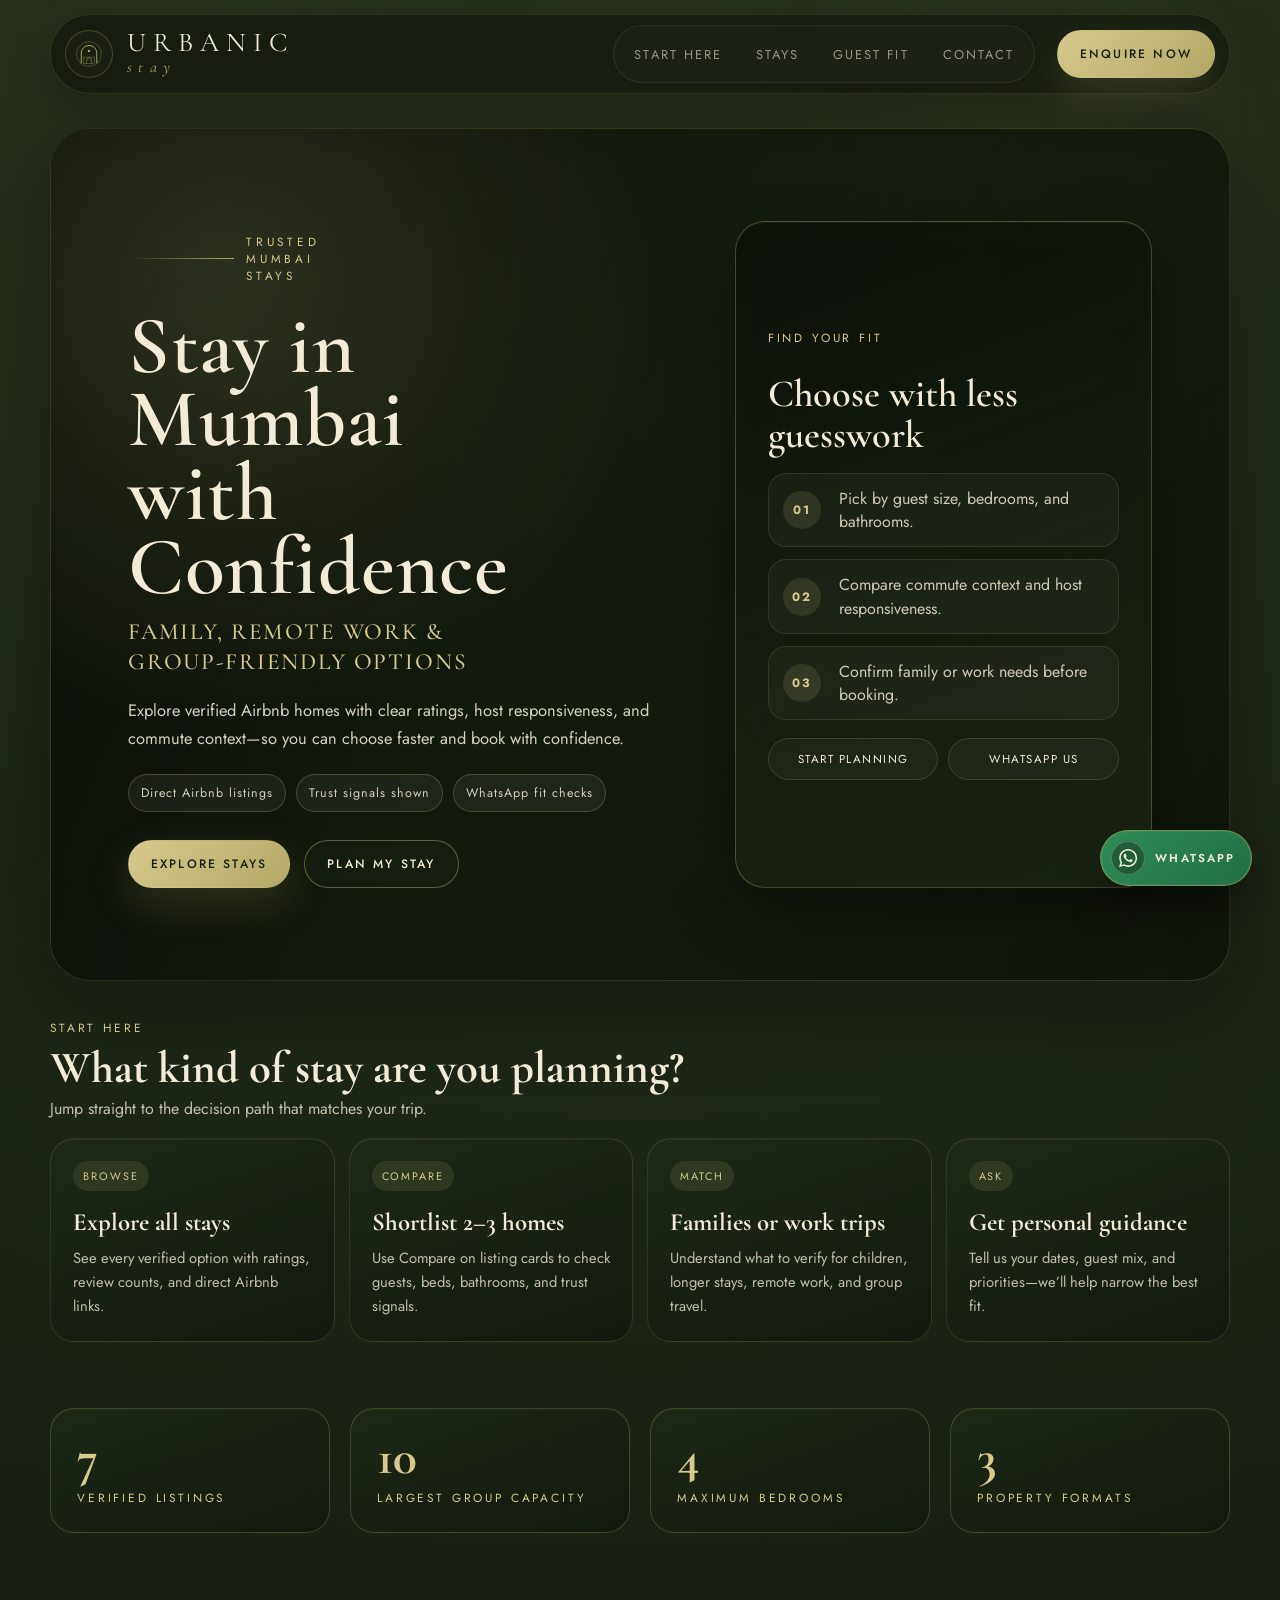
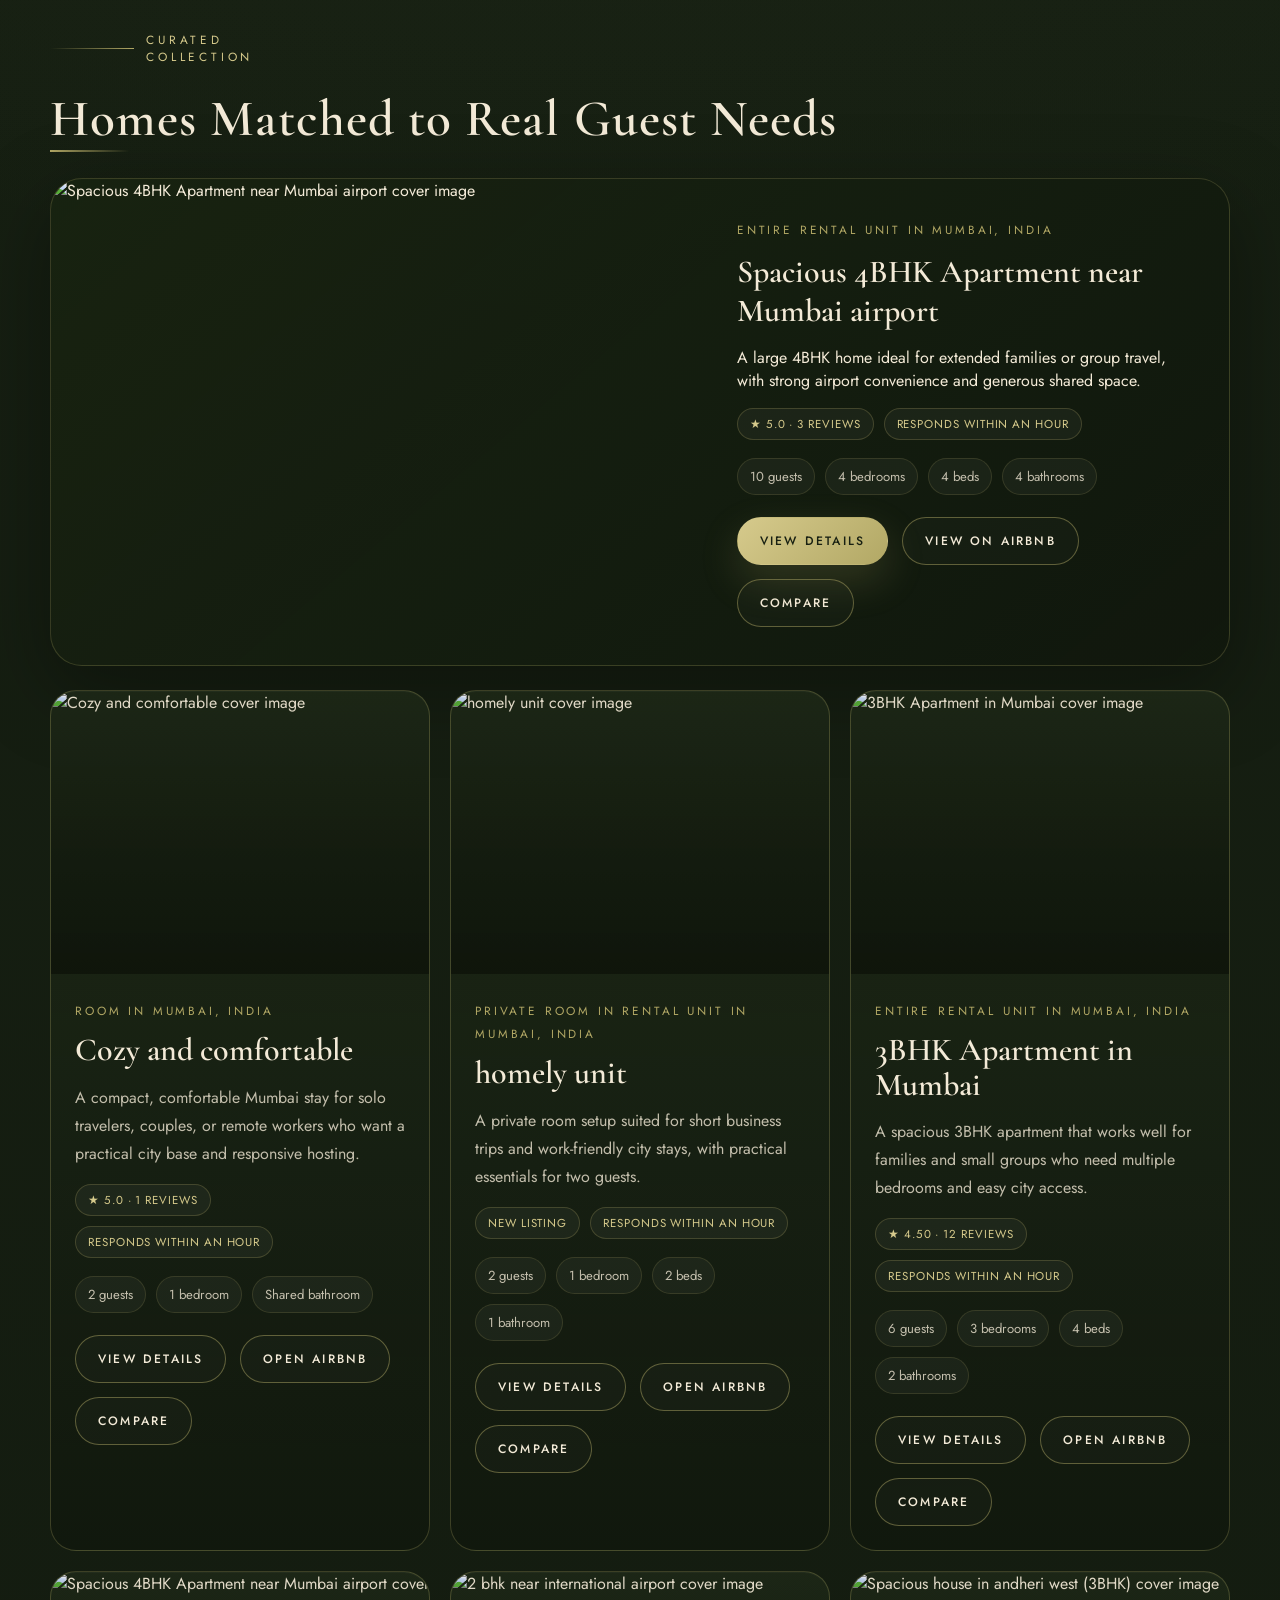
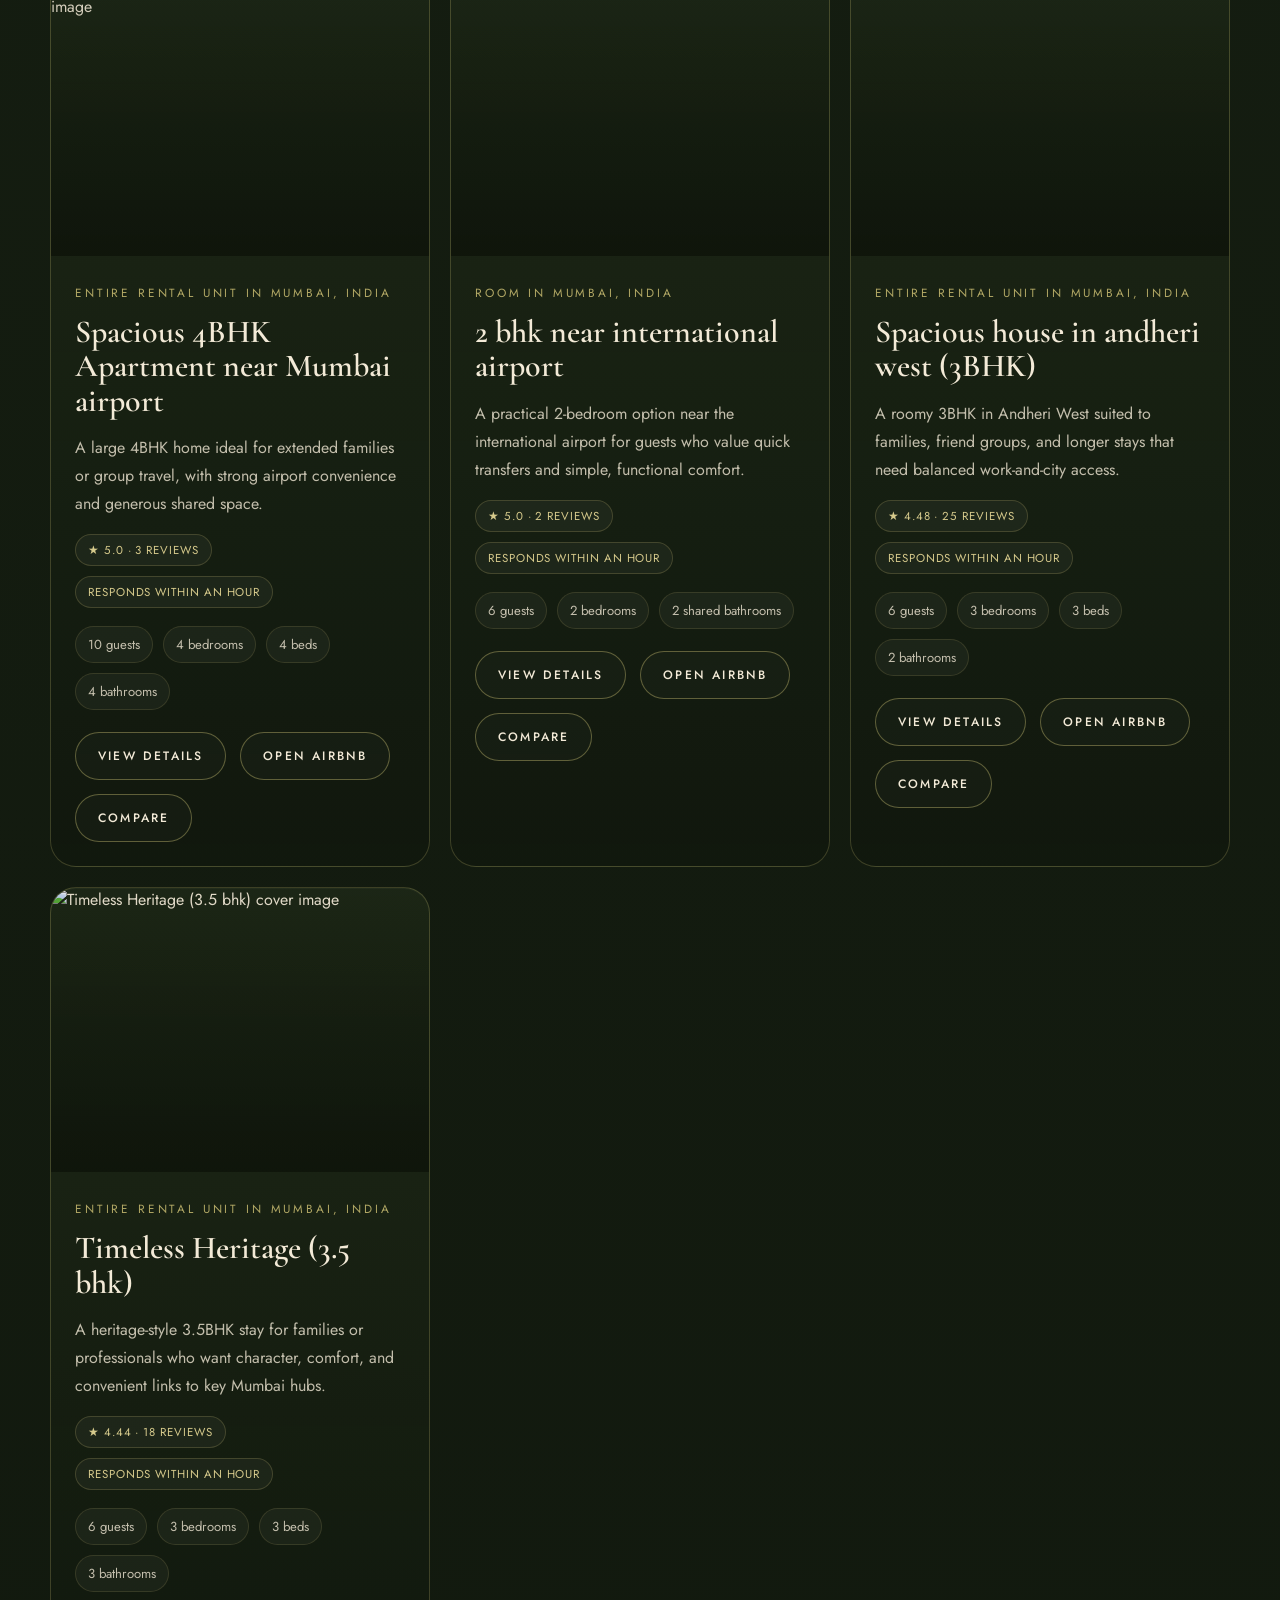
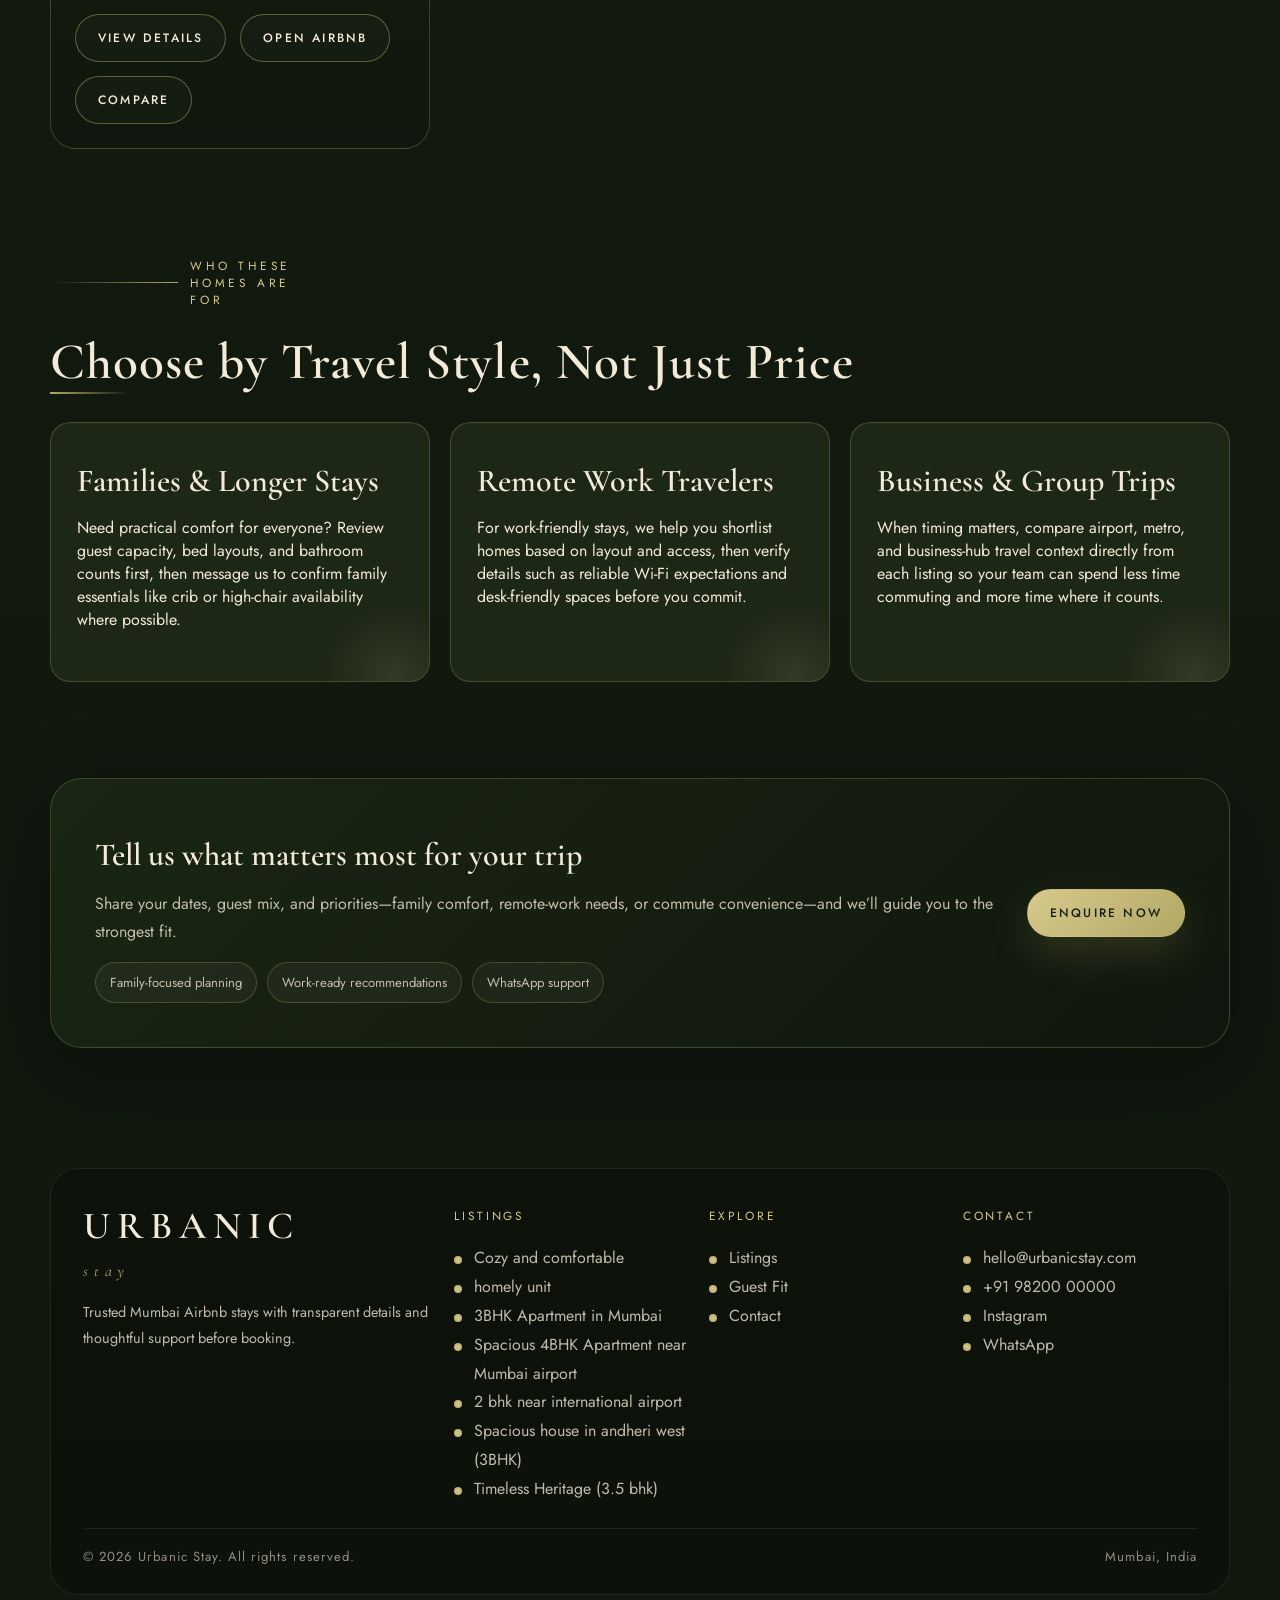
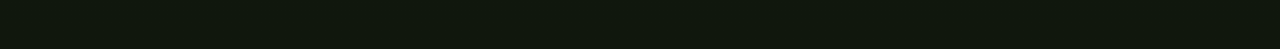
==== commit eb3cf20d: "feat: comprehensive mobile responsiveness and accessibility improvements - Add viewport-fit=cover an" ====
--- a/public/index.html
+++ b/public/index.html
@@ -2,9 +2,10 @@
 <html lang="en">
 <head>
   <meta charset="UTF-8">
-  <meta name="viewport" content="width=device-width, initial-scale=1.0">
+  <meta name="viewport" content="width=device-width, initial-scale=1.0, viewport-fit=cover">
   <title>Urbanic Stay — Real Airbnb Listings in Mumbai</title>
   <meta name="description" content="Discover trusted Mumbai Airbnb stays with transparent listing details, family and remote-work guidance, and direct booking links.">
+  <meta name="theme-color" content="#10170d">
   <link rel="stylesheet" href="urbanic.css">
 </head>
 <body data-page="home">
@@ -53,14 +54,14 @@
         </div>
       </a>
       <nav class="site-nav">
-        <div class="site-nav-links">
+        <div class="site-nav-links" id="primaryNavigation" aria-hidden="true">
           <a href="#planner">Start Here</a>
           <a href="#listings">Stays</a>
           <a href="#guest-fit">Guest Fit</a>
           <a href="#contact">Contact</a>
         </div>
-        <button class="button button-solid" data-enquire="">Enquire Now</button>
-        <button class="nav-toggle" aria-expanded="false" aria-label="Menu"><span></span></button>
+        <button class="button button-solid" type="button" data-enquire="">Enquire Now</button>
+        <button class="nav-toggle" type="button" aria-controls="primaryNavigation" aria-expanded="false" aria-label="Open menu"><span></span></button>
       </nav>
     </div>
   </header>
@@ -79,7 +80,7 @@
           </div>
           <div class="hero-actions">
             <a href="#listings" class="button button-solid">Explore Stays</a>
-            <button class="button button-ghost" data-enquire="">Plan My Stay</button>
+            <button class="button button-ghost" type="button" data-enquire="">Plan My Stay</button>
           </div>
         </div>
         <div class="hero-card">
@@ -216,7 +217,7 @@
             <span>WhatsApp support</span>
           </div>
         </div>
-        <button class="button button-solid" data-enquire="">Enquire Now</button>
+        <button class="button button-solid" type="button" data-enquire="">Enquire Now</button>
       </div>
     </div>
   </section>
@@ -268,30 +269,30 @@
 
 </div>
 
-<div class="enquiry-modal" id="enquiryModal" hidden>
+<div class="enquiry-modal" id="enquiryModal" hidden aria-hidden="true">
   <div class="modal-backdrop"></div>
-  <div class="modal-panel">
+  <div class="modal-panel" role="dialog" aria-modal="true" aria-labelledby="enquiryModalTitle">
     <div class="modal-header">
       <div>
         <span class="eyebrow">Get in Touch</span>
-        <h2 class="modal-title">Enquire Now</h2>
-      </div>
-      <button class="modal-close" id="modalClose" aria-label="Close">&times;</button>
+        <h2 class="modal-title" id="enquiryModalTitle">Enquire Now</h2>
+      </div>
+      <button class="modal-close" id="modalClose" type="button" aria-label="Close enquiry form">&times;</button>
     </div>
     <p class="modal-copy">Share your trip details and priorities, and we’ll guide you to the most suitable options.</p>
     <form class="enquiry-form" id="enquiryForm">
       <div class="form-grid">
         <div class="field">
           <label for="fname">Full Name *</label>
-          <input type="text" id="fname" name="name" required>
+          <input type="text" id="fname" name="name" autocomplete="name" required>
         </div>
         <div class="field">
           <label for="femail">Email *</label>
-          <input type="email" id="femail" name="email" required>
+          <input type="email" id="femail" name="email" autocomplete="email" required>
         </div>
         <div class="field">
           <label for="fphone">Phone</label>
-          <input type="tel" id="fphone" name="phone">
+          <input type="tel" id="fphone" name="phone" inputmode="tel" autocomplete="tel">
         </div>
         <div class="field">
           <label for="fguests">Guests</label>
@@ -311,7 +312,7 @@
         </div>
         <div class="field field-full">
           <label for="fdates">Approximate Dates</label>
-          <input type="text" id="fdates" name="dates" placeholder="e.g. Mid-January, 5 nights">
+          <input type="text" id="fdates" name="dates" autocomplete="off" placeholder="e.g. Mid-January, 5 nights">
         </div>
         <div class="field field-full">
           <label for="fmsg">Message</label>
@@ -319,7 +320,7 @@
         </div>
       </div>
       <button type="submit" class="button button-solid" style="width:100%;margin-top:8px;">Send Enquiry</button>
-      <div class="form-success" id="formSuccess" hidden>
+      <div class="form-success" id="formSuccess" role="status" aria-live="polite" hidden>
         ✓ Thank you! We’ll be in touch shortly.
       </div>
     </form>
--- a/public/urbanic.css
+++ b/public/urbanic.css
@@ -256,6 +256,8 @@
   --radius-md: 20px;
   --radius-sm: 14px;
   --container: min(1180px, calc(100vw - 40px));
+  --header-offset: clamp(88px, 11vw, 122px);
+  --mobile-nav-top: 92px;
 }
 
 *,
@@ -266,6 +268,8 @@
 
 html {
   scroll-behavior: smooth;
+  scroll-padding-top: var(--header-offset);
+  -webkit-text-size-adjust: 100%;
 }
 
 body {
@@ -276,6 +280,8 @@
     linear-gradient(180deg, #1b2515 0%, var(--bg) 24%, var(--bg-deep) 100%);
   color: var(--text);
   min-height: 100vh;
+  overflow-x: hidden;
+  overflow-x: clip;
 }
 
 body::before {
@@ -292,6 +298,8 @@
 body.modal-open,
 body.nav-open {
   overflow: hidden;
+  overscroll-behavior: none;
+  touch-action: none;
 }
 
 a {
@@ -308,6 +316,7 @@
 
 img {
   max-width: 100%;
+  height: auto;
   display: block;
 }
 
@@ -330,6 +339,16 @@
 
 .section + .section {
   padding-top: 0;
+}
+
+#planner,
+#stats,
+#listings,
+#guest-fit,
+#contact,
+#faq,
+#gallery {
+  scroll-margin-top: var(--header-offset);
 }
 
 .eyebrow {
@@ -395,6 +414,7 @@
   align-items: center;
   justify-content: center;
   gap: 10px;
+  min-height: 44px;
   padding: 14px 22px;
   border-radius: 999px;
   border: 1px solid transparent;
@@ -403,7 +423,18 @@
   font-size: 0.76rem;
   font-weight: 500;
   cursor: pointer;
+  touch-action: manipulation;
   transition: transform 0.3s ease, background 0.3s ease, border-color 0.3s ease, color 0.3s ease, box-shadow 0.3s ease;
+}
+
+a:focus-visible,
+button:focus-visible,
+input:focus-visible,
+select:focus-visible,
+textarea:focus-visible,
+summary:focus-visible {
+  outline: 2px solid var(--accent-bright);
+  outline-offset: 2px;
 }
 
 .button:hover {
@@ -450,7 +481,7 @@
   top: 0;
   z-index: 20;
   backdrop-filter: blur(14px);
-  padding: 14px 0 0;
+  padding: calc(14px + env(safe-area-inset-top)) 0 0;
 }
 
 .site-header.is-scrolled {
@@ -527,7 +558,7 @@
 .site-nav-links a {
   display: inline-flex;
   align-items: center;
-  min-height: 36px;
+  min-height: 44px;
   padding: 0 14px;
   border-radius: 999px;
   font-size: 0.8rem;
@@ -601,6 +632,7 @@
   position: relative;
   isolation: isolate;
   min-height: min(720px, calc(100vh - 132px));
+  min-height: min(720px, calc(100dvh - 132px));
   display: grid;
   align-items: stretch;
   background:
@@ -1702,6 +1734,10 @@
   position: fixed;
   inset: 0;
   z-index: 60;
+  display: flex;
+  align-items: flex-start;
+  justify-content: center;
+  padding: 0 12px;
 }
 
 .modal-backdrop {
@@ -1721,7 +1757,10 @@
   padding: 28px;
   box-shadow: var(--shadow);
   max-height: calc(100vh - 96px);
+  max-height: calc(100dvh - 96px);
   overflow-y: auto;
+  overscroll-behavior: contain;
+  -webkit-overflow-scrolling: touch;
 }
 
 .modal-header {
@@ -1869,6 +1908,10 @@
     gap: 24px;
   }
 
+  .hero-panel {
+    min-height: auto;
+  }
+
   .hero-title {
     max-width: none;
   }
@@ -1878,19 +1921,38 @@
     margin-left: 0;
   }
 
+  .listing-actions .button,
+  .button-row .button {
+    flex: 1 1 calc(50% - 10px);
+    justify-content: center;
+  }
+
   .listing-sidebar {
     position: static;
     top: auto;
   }
 }
 
-@media (max-width: 820px) {
-  :root {
-    --container: min(1180px, calc(100vw - 32px));
+@media (max-width: 980px) {
+  .site-header {
+    padding-top: calc(10px + env(safe-area-inset-top));
   }
 
   .site-header-inner {
-    min-height: 76px;
+    min-height: 74px;
+    border-radius: 26px;
+    gap: 12px;
+    padding: 9px 12px;
+  }
+
+  .brand-title {
+    font-size: 1.45rem;
+    letter-spacing: 0.2em;
+  }
+
+  .brand-subtitle {
+    font-size: 0.9rem;
+    letter-spacing: 0.3em;
   }
 
   .nav-toggle {
@@ -1900,19 +1962,23 @@
 
   .site-nav-links {
     position: fixed;
-    top: 94px;
+    top: calc(var(--mobile-nav-top) + env(safe-area-inset-top));
     left: 16px;
     right: 16px;
     display: none;
     flex-direction: column;
     align-items: stretch;
     gap: 14px;
-    padding: 22px;
+    padding: 20px;
+    padding-bottom: max(20px, calc(20px + env(safe-area-inset-bottom)));
     background: rgba(16, 23, 13, 0.98);
     border: 1px solid var(--line);
-    border-radius: 24px;
+    border-radius: 22px;
     box-shadow: var(--shadow);
     z-index: 100;
+    max-height: calc(100dvh - (var(--mobile-nav-top) + env(safe-area-inset-top) + 16px));
+    overflow-y: auto;
+    overscroll-behavior: contain;
   }
 
   .site-nav-links.is-open {
@@ -1934,6 +2000,17 @@
   .site-nav .button {
     display: none;
   }
+}
+
+@media (max-width: 820px) {
+  :root {
+    --container: min(1180px, calc(100vw - 32px));
+    --header-offset: 112px;
+  }
+
+  .site-header-inner {
+    min-height: 72px;
+  }
 
   .hero-grid,
   .listing-hero-layout {
@@ -2004,6 +2081,28 @@
     --radius-lg: 22px;
     --radius-md: 16px;
     --radius-sm: 10px;
+    --header-offset: 102px;
+    --mobile-nav-top: 82px;
+  }
+
+  .site-header {
+    padding-top: calc(8px + env(safe-area-inset-top));
+  }
+
+  .site-header-inner {
+    min-height: 68px;
+    border-radius: 20px;
+    padding: 8px 10px;
+  }
+
+  .site-nav-links {
+    top: calc(var(--mobile-nav-top) + env(safe-area-inset-top));
+    left: 12px;
+    right: 12px;
+    padding: 18px;
+    padding-bottom: max(18px, calc(18px + env(safe-area-inset-bottom)));
+    border-radius: 18px;
+    max-height: calc(100dvh - (var(--mobile-nav-top) + env(safe-area-inset-top) + 12px));
   }
 
   .stats-grid,
@@ -2338,14 +2437,18 @@
 
   /* Modal mobile styles */
   .enquiry-modal {
-    padding: 16px;
+    padding: max(12px, calc(12px + env(safe-area-inset-top))) 12px max(12px, calc(12px + env(safe-area-inset-bottom)));
     align-items: flex-end;
+    justify-content: center;
   }
 
   .modal-panel {
+    width: 100%;
+    margin: 0;
     padding: 24px 18px;
     border-radius: 24px 24px 8px 8px;
-    max-height: 90vh;
+    max-height: calc(100vh - 24px);
+    max-height: calc(100dvh - (24px + env(safe-area-inset-top) + env(safe-area-inset-bottom)));
     overflow-y: auto;
     -webkit-overflow-scrolling: touch;
   }
@@ -2412,6 +2515,14 @@
 @media (max-width: 380px) {
   :root {
     --container: min(1180px, calc(100vw - 20px));
+    --header-offset: 96px;
+    --mobile-nav-top: 76px;
+  }
+
+  .site-nav-links {
+    left: 10px;
+    right: 10px;
+    padding: 16px;
   }
 
   .hero-grid,
@@ -2494,6 +2605,29 @@
 
   .preloader-subtitle {
     font-size: 0.8rem;
+  }
+}
+
+@media (prefers-reduced-motion: reduce) {
+  html {
+    scroll-behavior: auto;
+  }
+
+  *,
+  *::before,
+  *::after {
+    animation-duration: 0.01ms !important;
+    animation-iteration-count: 1 !important;
+    transition-duration: 0.01ms !important;
+  }
+
+  .preloader {
+    display: none;
+  }
+
+  .fade-up {
+    opacity: 1;
+    transform: none;
   }
 }
 
@@ -2513,6 +2647,11 @@
     transform: none;
   }
 
+  .site-nav-links a,
+  .modal-close {
+    min-height: 44px;
+  }
+
   .brand:hover {
     transform: none;
   }
@@ -2566,22 +2705,23 @@
 
   .modal-panel {
     max-height: 95vh;
+    max-height: 95dvh;
   }
 }
 
 /* Safe area insets for notched devices */
 @supports (padding: max(0px)) {
   .site-header-inner {
-    padding-left: max(0px, env(safe-area-inset-left));
-    padding-right: max(0px, env(safe-area-inset-right));
+    padding-left: max(14px, calc(14px + env(safe-area-inset-left)));
+    padding-right: max(14px, calc(14px + env(safe-area-inset-right)));
   }
 
   .footer-inner {
-    padding-bottom: max(28px, env(safe-area-inset-bottom));
+    padding-bottom: max(28px, calc(28px + env(safe-area-inset-bottom)));
   }
 
   .modal-panel {
-    padding-bottom: max(24px, env(safe-area-inset-bottom));
+    padding-bottom: max(24px, calc(24px + env(safe-area-inset-bottom)));
   }
 }
 
@@ -2589,7 +2729,7 @@
 .whatsapp-fab {
   position: fixed;
   right: clamp(14px, 2.4vw, 28px);
-  bottom: max(14px, env(safe-area-inset-bottom));
+  bottom: calc(14px + env(safe-area-inset-bottom));
   z-index: 48;
   display: inline-flex;
   align-items: center;
@@ -2645,7 +2785,7 @@
     justify-content: center;
     padding: 0;
     right: 12px;
-    bottom: max(12px, env(safe-area-inset-bottom));
+    bottom: calc(12px + env(safe-area-inset-bottom));
   }
 
   .whatsapp-fab-icon {
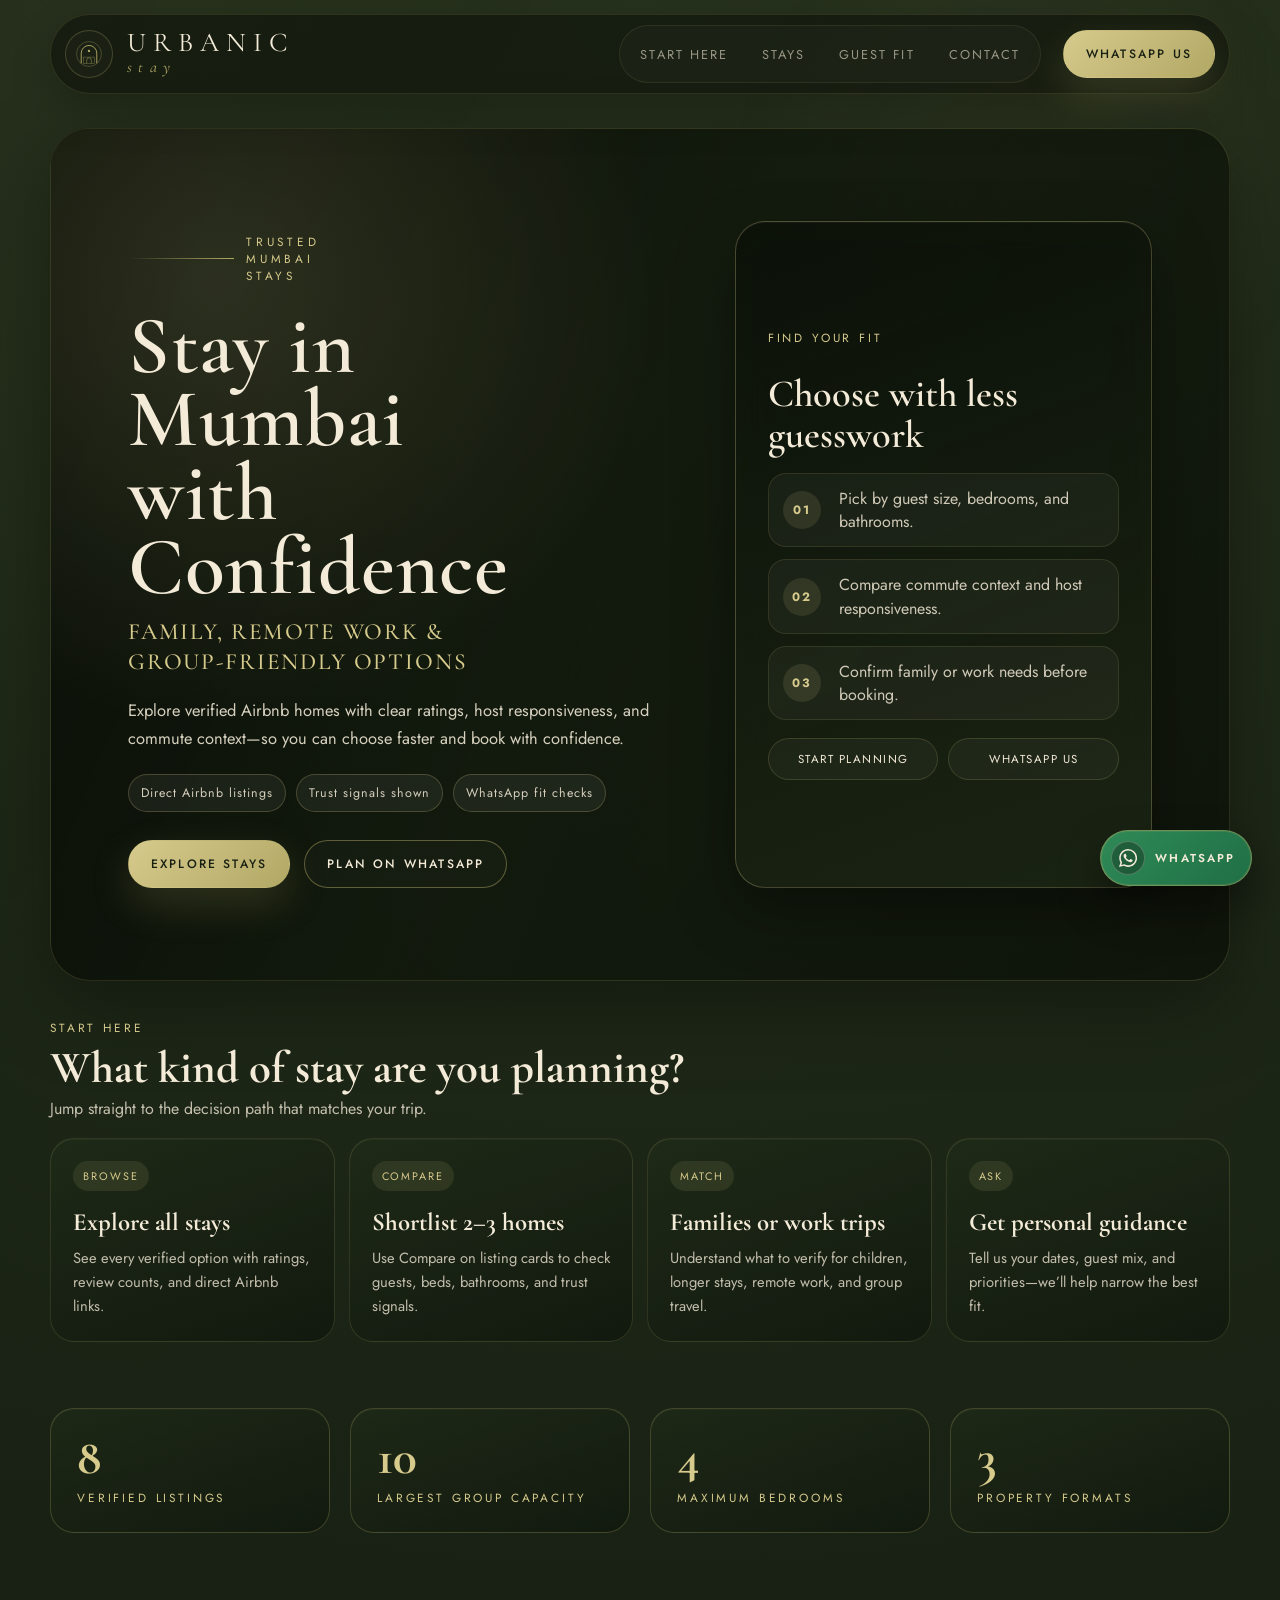
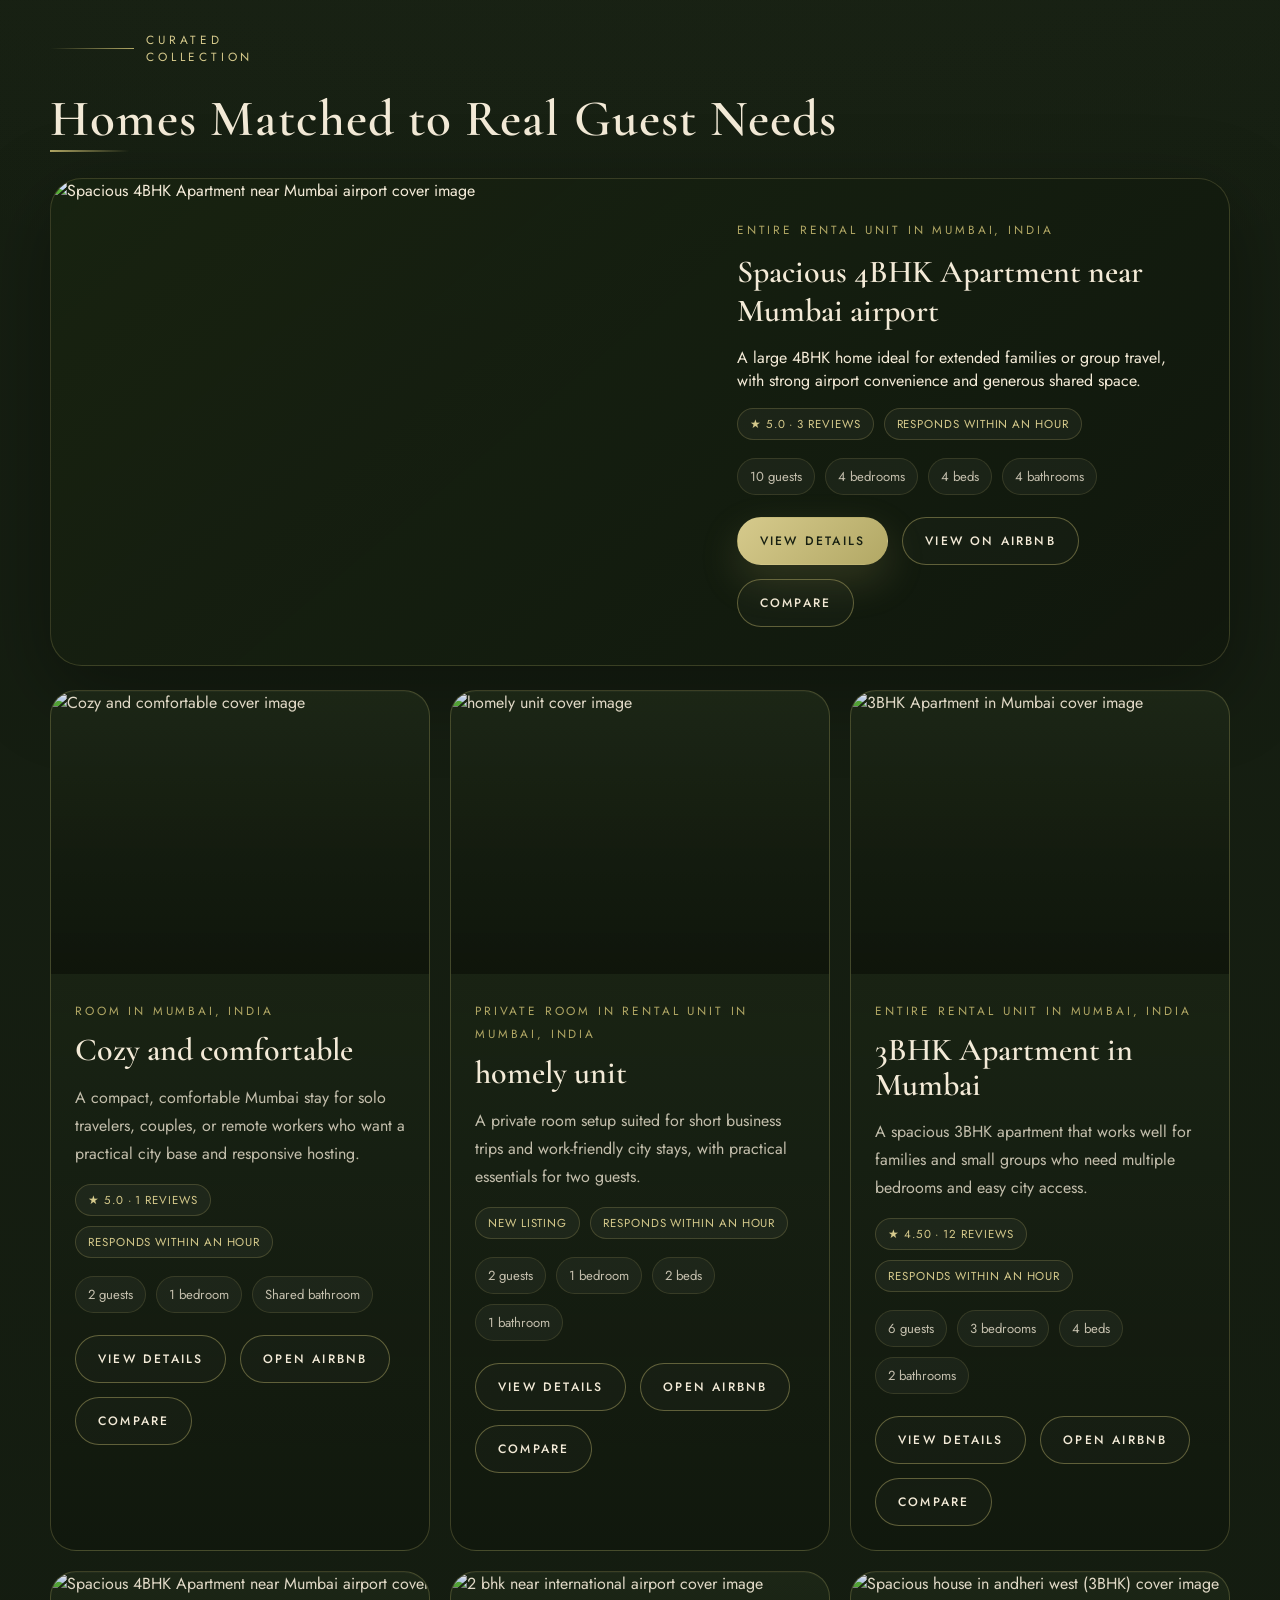
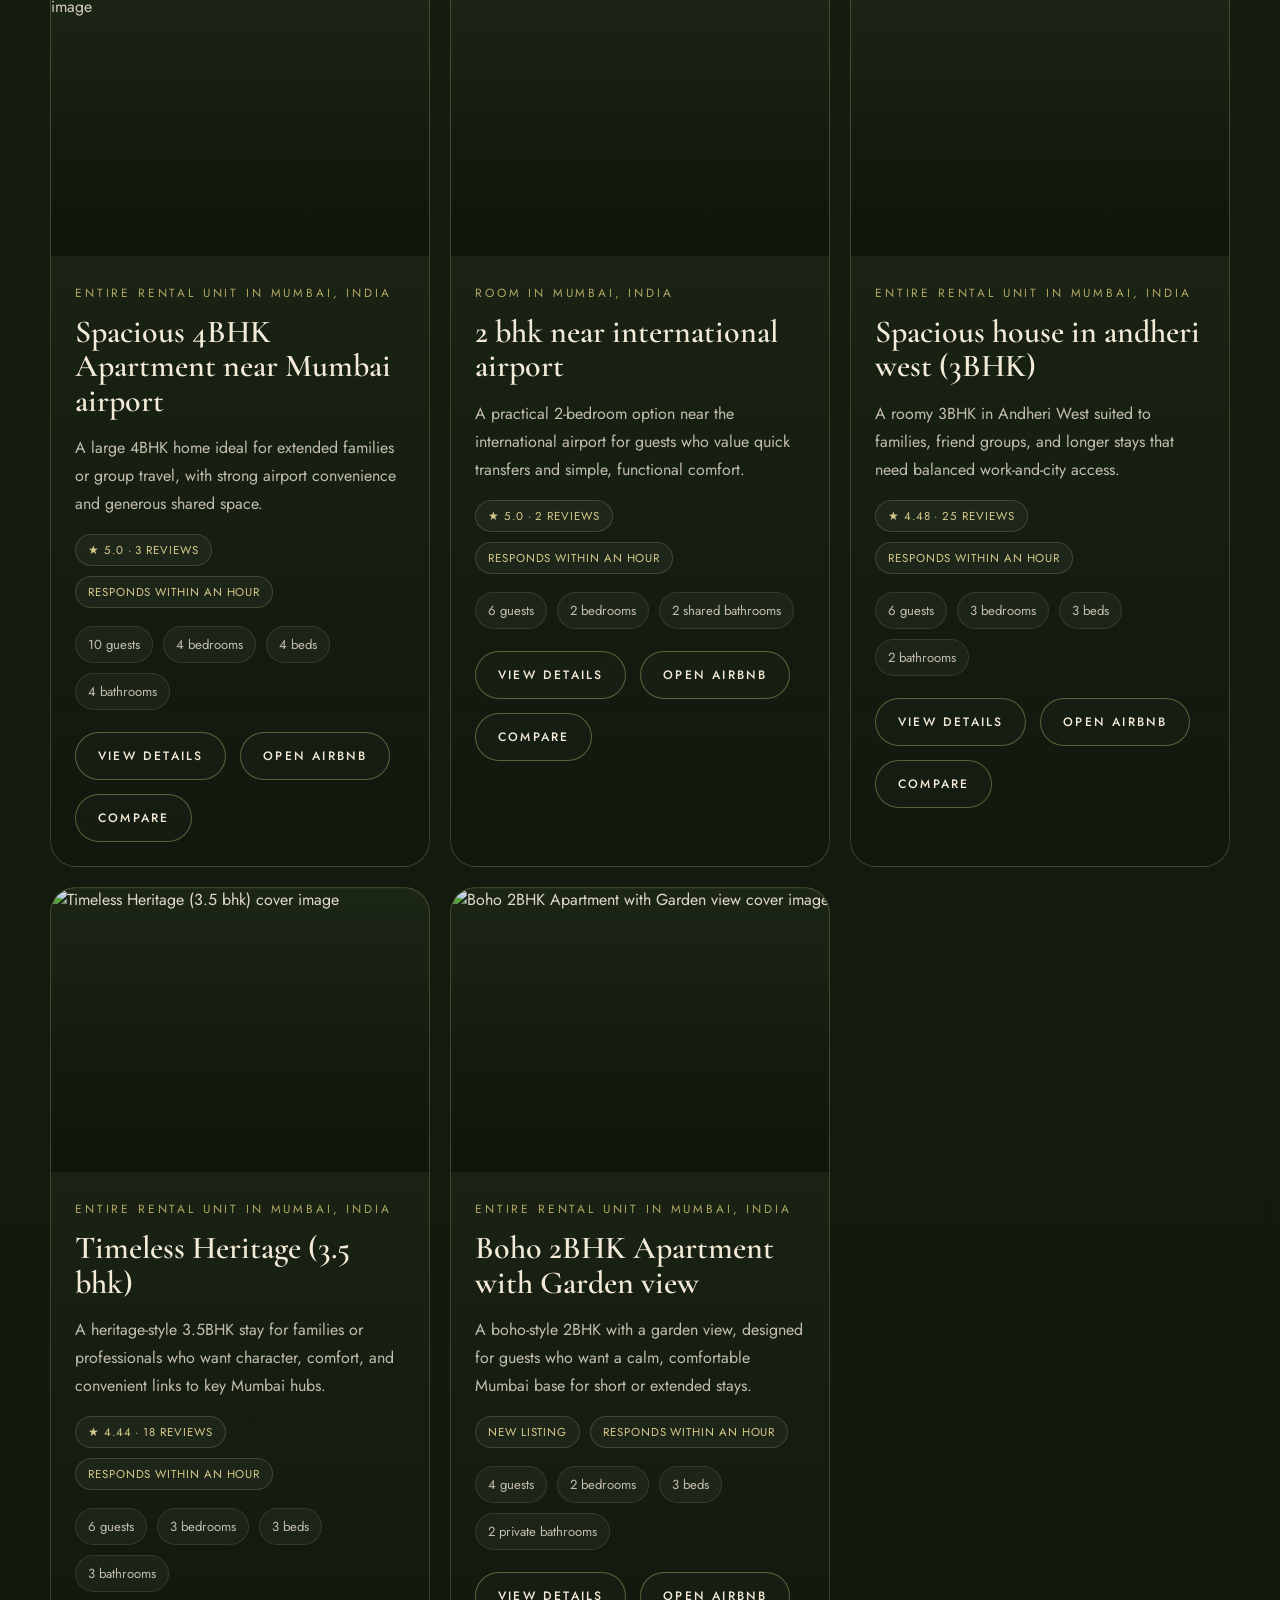
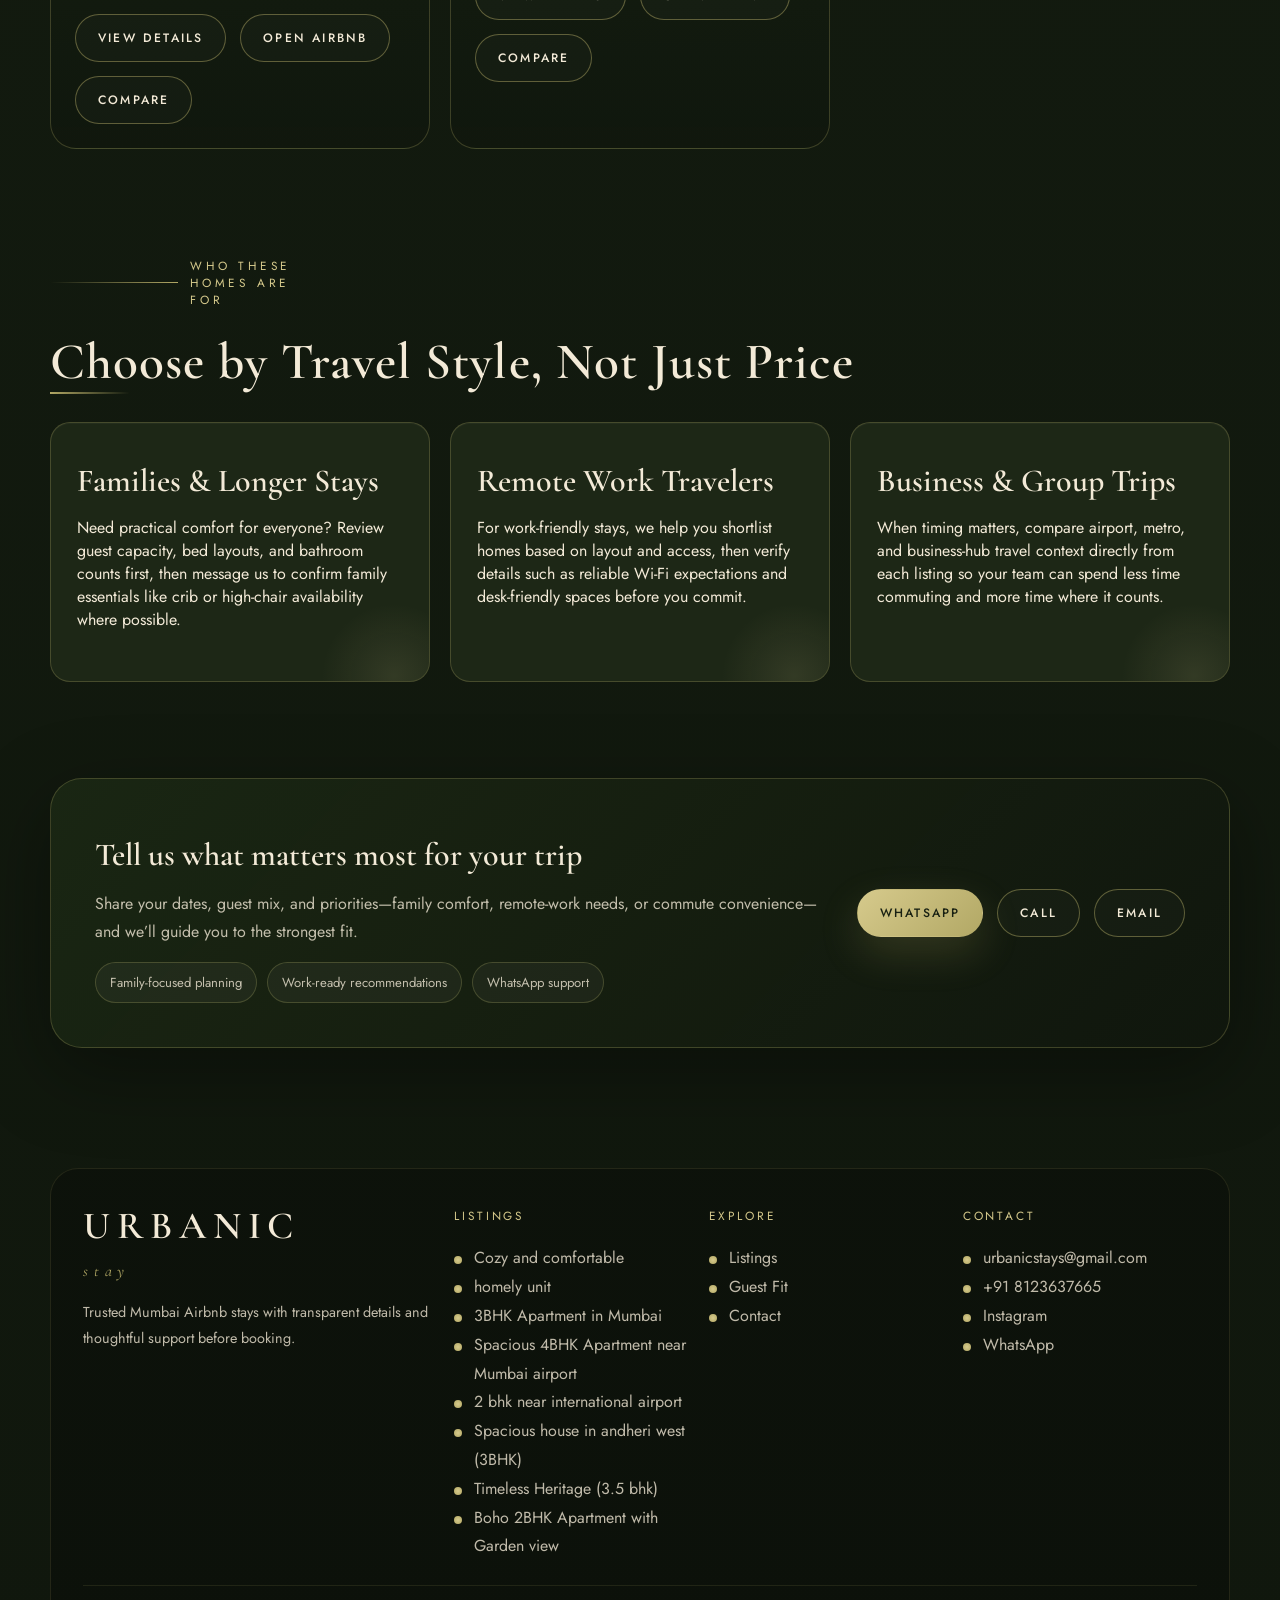
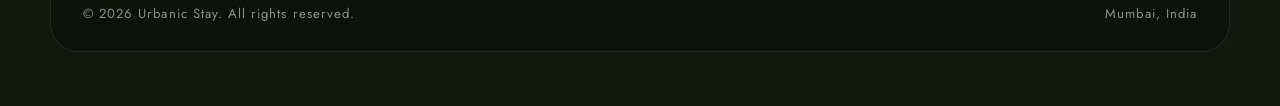
==== commit eb167612: "refactor: switch enquiry flow to direct WhatsApp, call, and email contact Co-Authored-By: Oz <oz-age" ====
--- a/public/index.html
+++ b/public/index.html
@@ -60,7 +60,7 @@
           <a href="#guest-fit">Guest Fit</a>
           <a href="#contact">Contact</a>
         </div>
-        <button class="button button-solid" type="button" data-enquire="">Enquire Now</button>
+        <a class="button button-solid" href="https://wa.me/918123637665?text=Hi%20Urbanic%20Stay%2C%20I%20want%20to%20check%20availability." target="_blank" rel="noopener noreferrer">WhatsApp Us</a>
         <button class="nav-toggle" type="button" aria-controls="primaryNavigation" aria-expanded="false" aria-label="Open menu"><span></span></button>
       </nav>
     </div>
@@ -80,7 +80,7 @@
           </div>
           <div class="hero-actions">
             <a href="#listings" class="button button-solid">Explore Stays</a>
-            <button class="button button-ghost" type="button" data-enquire="">Plan My Stay</button>
+            <a class="button button-ghost" href="https://wa.me/918123637665?text=Hi%20Urbanic%20Stay%2C%20I%20want%20help%20choosing%20a%20stay." target="_blank" rel="noopener noreferrer">Plan on WhatsApp</a>
           </div>
         </div>
         <div class="hero-card">
@@ -102,7 +102,7 @@
           </div>
           <div class="hero-card-actions">
             <a href="#planner">Start planning</a>
-            <a href="https://wa.me/919148975521?text=Hi%20Urbanic%20Stay%2C%20I%20want%20help%20choosing%20a%20stay." target="_blank" rel="noopener noreferrer">WhatsApp us</a>
+            <a href="https://wa.me/918123637665?text=Hi%20Urbanic%20Stay%2C%20I%20want%20help%20choosing%20a%20stay." target="_blank" rel="noopener noreferrer">WhatsApp us</a>
           </div>
         </div>
       </div>
@@ -217,7 +217,11 @@
             <span>WhatsApp support</span>
           </div>
         </div>
-        <button class="button button-solid" type="button" data-enquire="">Enquire Now</button>
+        <div class="button-row">
+          <a class="button button-solid" href="https://wa.me/918123637665?text=Hi%20Urbanic%20Stay%2C%20I%20want%20to%20enquire%20about%20a%20stay." target="_blank" rel="noopener noreferrer">WhatsApp</a>
+          <a class="button button-ghost" href="tel:+918123637665">Call</a>
+          <a class="button button-ghost" href="mailto:urbanicstays@gmail.com">Email</a>
+        </div>
       </div>
     </div>
   </section>
@@ -245,10 +249,10 @@
         <div>
           <span class="footer-heading">Contact</span>
           <ul class="footer-list">
-            <li><a href="mailto:hello@urbanicstay.com">hello@urbanicstay.com</a></li>
-            <li><a href="tel:+919820000000">+91 98200 00000</a></li>
+            <li><a href="mailto:urbanicstays@gmail.com">urbanicstays@gmail.com</a></li>
+            <li><a href="tel:+918123637665">+91 8123637665</a></li>
             <li><a href="#">Instagram</a></li>
-            <li><a href="#">WhatsApp</a></li>
+            <li><a href="https://wa.me/918123637665?text=Hi%20Urbanic%20Stay%2C%20I%20want%20to%20check%20availability." target="_blank" rel="noopener noreferrer">WhatsApp</a></li>
           </ul>
         </div>
       </div>
@@ -258,7 +262,7 @@
       </div>
     </div>
   </footer>
-  <a class="whatsapp-fab" href="https://wa.me/919148975521?text=Hi%20Urbanic%20Stay%2C%20I%20want%20to%20check%20availability." target="_blank" rel="noopener noreferrer" aria-label="Chat on WhatsApp">
+  <a class="whatsapp-fab" href="https://wa.me/918123637665?text=Hi%20Urbanic%20Stay%2C%20I%20want%20to%20check%20availability." target="_blank" rel="noopener noreferrer" aria-label="Chat on WhatsApp">
     <span class="whatsapp-fab-icon" aria-hidden="true">
       <svg viewBox="0 0 16 16" fill="none">
         <path fill="currentColor" d="M13.601 2.326A7.85 7.85 0 0 0 8.132 0C3.753 0 .19 3.56.19 7.933c0 1.4.366 2.763 1.06 3.965L0 16l4.196-1.102a7.9 7.9 0 0 0 3.933 1.01h.003c4.377 0 7.94-3.558 7.94-7.93A7.9 7.9 0 0 0 13.6 2.326zM8.132 14.542h-.003a6.54 6.54 0 0 1-3.329-.91l-.239-.141-2.49.654.665-2.43-.155-.25a6.54 6.54 0 0 1-1.003-3.489c.002-3.62 2.95-6.565 6.57-6.565a6.52 6.52 0 0 1 4.65 1.928 6.53 6.53 0 0 1 1.92 4.647c-.003 3.62-2.95 6.556-6.57 6.556zm3.593-4.954c-.197-.099-1.17-.578-1.352-.643-.182-.066-.314-.099-.446.099-.132.197-.512.643-.628.775-.116.132-.231.149-.428.05-.197-.1-.832-.306-1.585-.977-.586-.522-.982-1.168-1.097-1.366-.116-.197-.012-.304.087-.402.09-.09.197-.231.296-.347.099-.116.132-.198.198-.33.066-.132.033-.248-.017-.347-.05-.099-.446-1.073-.61-1.47-.16-.386-.323-.334-.446-.34-.116-.006-.248-.007-.38-.007a.73.73 0 0 0-.528.248c-.182.198-.694.677-.694 1.651 0 .975.71 1.916.809 2.048.099.132 1.393 2.128 3.376 2.985.472.204.84.326 1.127.418.473.151.904.13 1.245.079.38-.057 1.17-.479 1.336-.941.165-.462.165-.858.116-.94-.05-.083-.182-.132-.38-.231z"/>
@@ -269,64 +273,6 @@
 
 </div>
 
-<div class="enquiry-modal" id="enquiryModal" hidden aria-hidden="true">
-  <div class="modal-backdrop"></div>
-  <div class="modal-panel" role="dialog" aria-modal="true" aria-labelledby="enquiryModalTitle">
-    <div class="modal-header">
-      <div>
-        <span class="eyebrow">Get in Touch</span>
-        <h2 class="modal-title" id="enquiryModalTitle">Enquire Now</h2>
-      </div>
-      <button class="modal-close" id="modalClose" type="button" aria-label="Close enquiry form">&times;</button>
-    </div>
-    <p class="modal-copy">Share your trip details and priorities, and we’ll guide you to the most suitable options.</p>
-    <form class="enquiry-form" id="enquiryForm">
-      <div class="form-grid">
-        <div class="field">
-          <label for="fname">Full Name *</label>
-          <input type="text" id="fname" name="name" autocomplete="name" required>
-        </div>
-        <div class="field">
-          <label for="femail">Email *</label>
-          <input type="email" id="femail" name="email" autocomplete="email" required>
-        </div>
-        <div class="field">
-          <label for="fphone">Phone</label>
-          <input type="tel" id="fphone" name="phone" inputmode="tel" autocomplete="tel">
-        </div>
-        <div class="field">
-          <label for="fguests">Guests</label>
-          <select id="fguests" name="guests">
-            <option value="">Select</option>
-            <option>1-2</option>
-            <option>3-4</option>
-            <option>5-6</option>
-            <option>7+</option>
-          </select>
-        </div>
-        <div class="field field-full">
-          <label for="propertyField">Preferred Listing (optional)</label>
-          <select id="propertyField" name="property">
-            <option value="">Not sure yet — show me all</option>
-          </select>
-        </div>
-        <div class="field field-full">
-          <label for="fdates">Approximate Dates</label>
-          <input type="text" id="fdates" name="dates" autocomplete="off" placeholder="e.g. Mid-January, 5 nights">
-        </div>
-        <div class="field field-full">
-          <label for="fmsg">Message</label>
-          <textarea id="fmsg" name="message" placeholder="Tell us about your family, work, or travel priorities..."></textarea>
-        </div>
-      </div>
-      <button type="submit" class="button button-solid" style="width:100%;margin-top:8px;">Send Enquiry</button>
-      <div class="form-success" id="formSuccess" role="status" aria-live="polite" hidden>
-        ✓ Thank you! We’ll be in touch shortly.
-      </div>
-    </form>
-  </div>
-</div>
-
 <script src="listings-data.js"></script>
 <script src="urbanic.js"></script>
 </body>
--- a/public/urbanic.css
+++ b/public/urbanic.css
@@ -1354,9 +1354,20 @@
               transform 0.8s cubic-bezier(0.23, 1, 0.32, 1);
 }
 
-.fade-up.is-visible {
+.fade-up.is-visible,
+.fade-up.is-visible .listing-card,
+.fade-up.is-visible .listing-featured {
   opacity: 1;
   transform: translateY(0);
+}
+
+/* Ensure dynamically injected listing cards are visible */
+.listing-card,
+.listing-featured,
+#featuredListing,
+#listingGrid {
+  opacity: 1 !important;
+  visibility: visible !important;
 }
 
 /* Staggered animations for grid children */
@@ -1866,6 +1877,12 @@
   border: 1px solid rgba(176, 168, 101, 0.28);
   background: rgba(176, 168, 101, 0.09);
   color: var(--accent-bright);
+}
+
+.form-success.is-error {
+  border-color: rgba(238, 116, 116, 0.5);
+  background: rgba(238, 116, 116, 0.12);
+  color: #ffd7d7;
 }
 
 [hidden] {
@@ -2625,9 +2642,36 @@
     display: none;
   }
 
-  .fade-up {
+  .fade-up,
+  .fade-up .listing-card,
+  .fade-up .listing-featured {
     opacity: 1;
     transform: none;
+  }
+}
+
+/* Mobile visibility fallback - ensure content shows on devices that may have JS timing issues */
+@media (max-width: 980px) {
+  .listing-grid,
+  .listing-featured,
+  #listingGrid,
+  #featuredListing,
+  .listing-card {
+    opacity: 1 !important;
+    visibility: visible !important;
+    transform: none !important;
+  }
+  
+  /* Ensure fade-up elements on mobile are visible after a brief delay */
+  .fade-up {
+    animation: mobileReveal 0.5s ease 0.3s forwards;
+  }
+  
+  @keyframes mobileReveal {
+    to {
+      opacity: 1;
+      transform: translateY(0);
+    }
   }
 }
 
